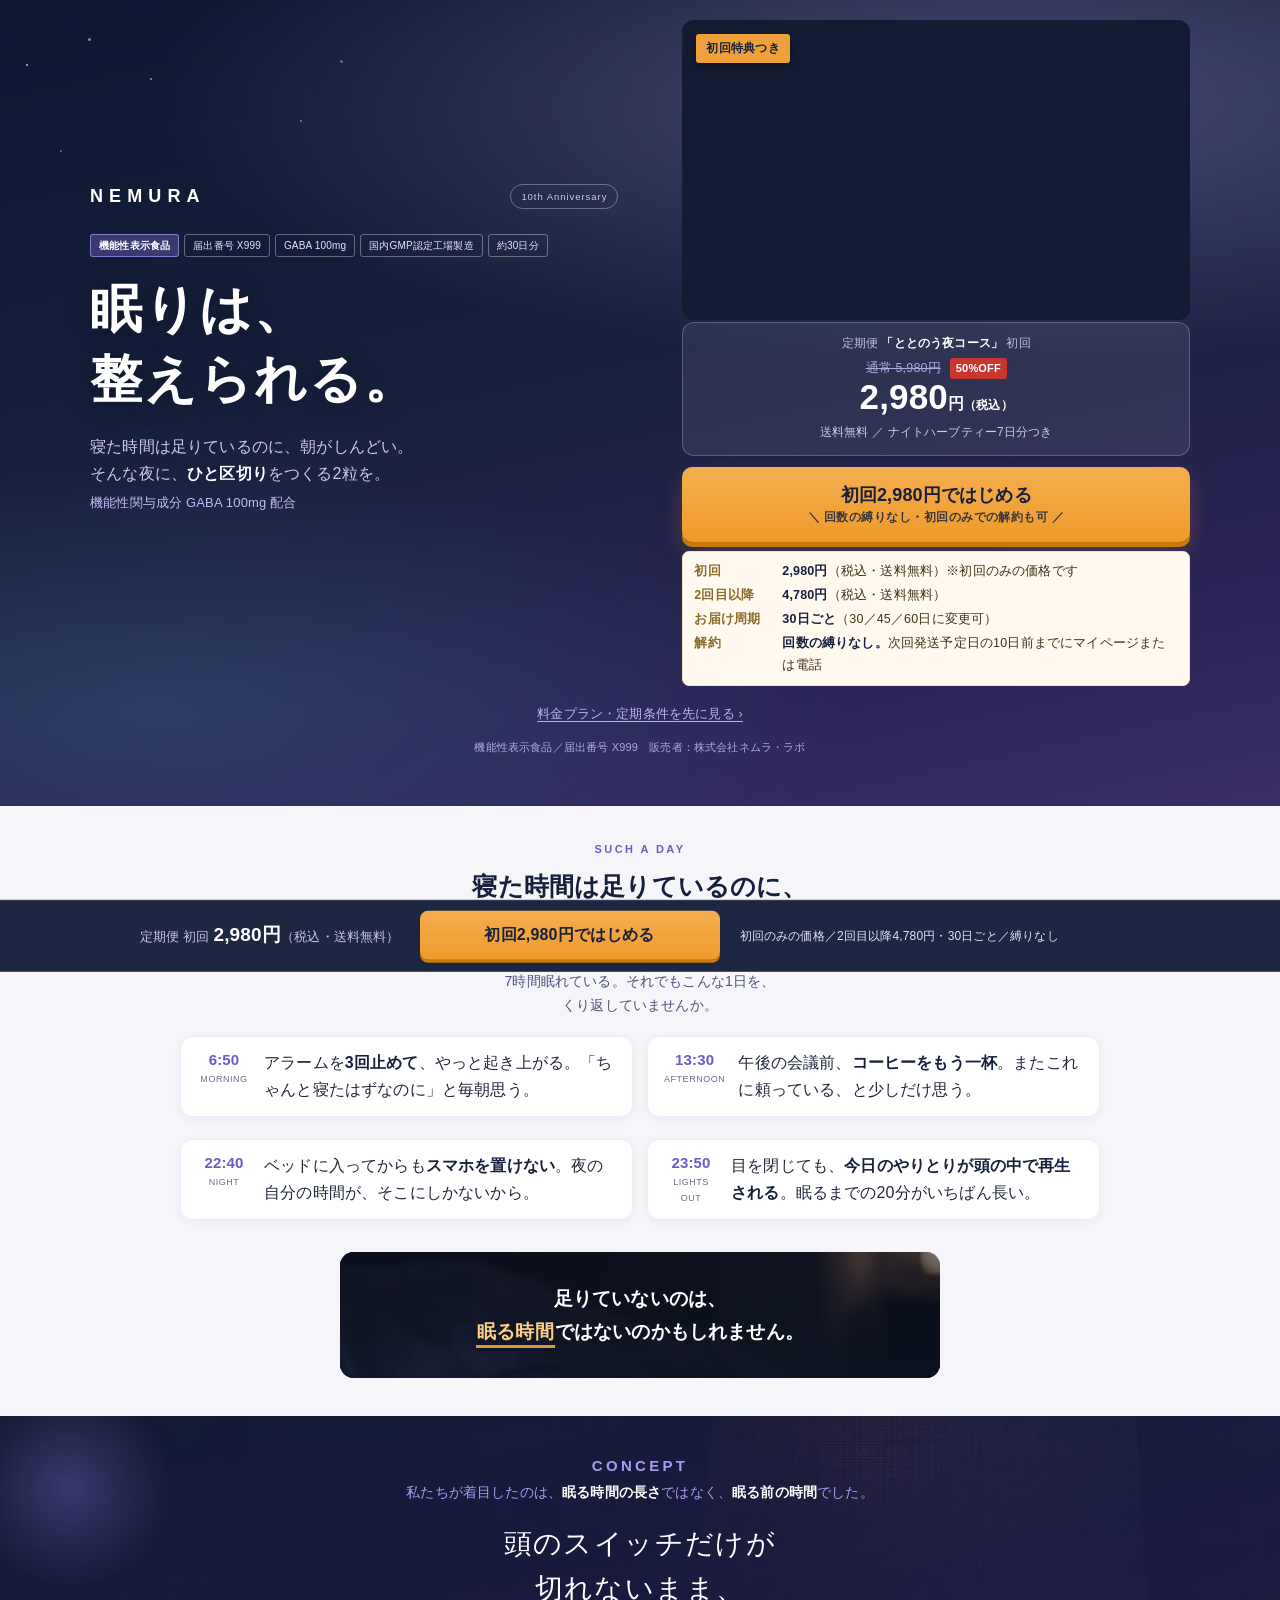
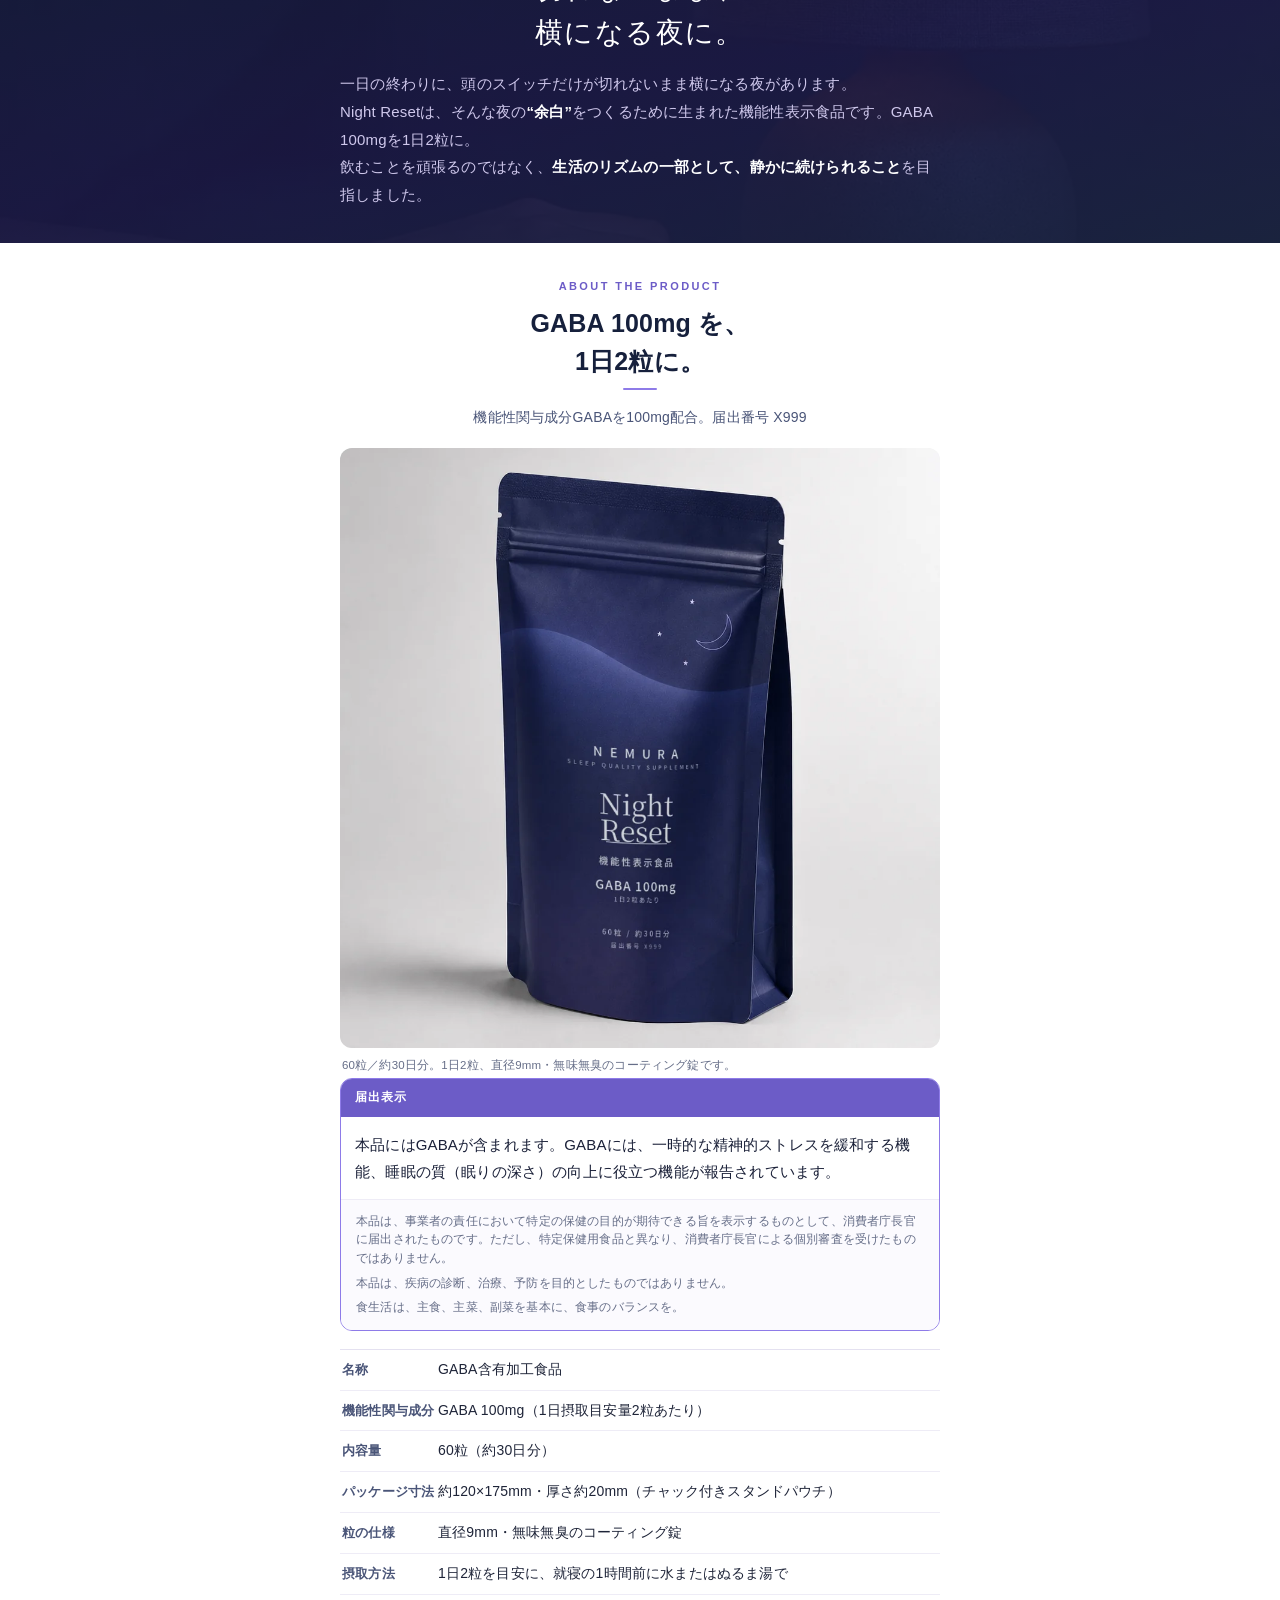
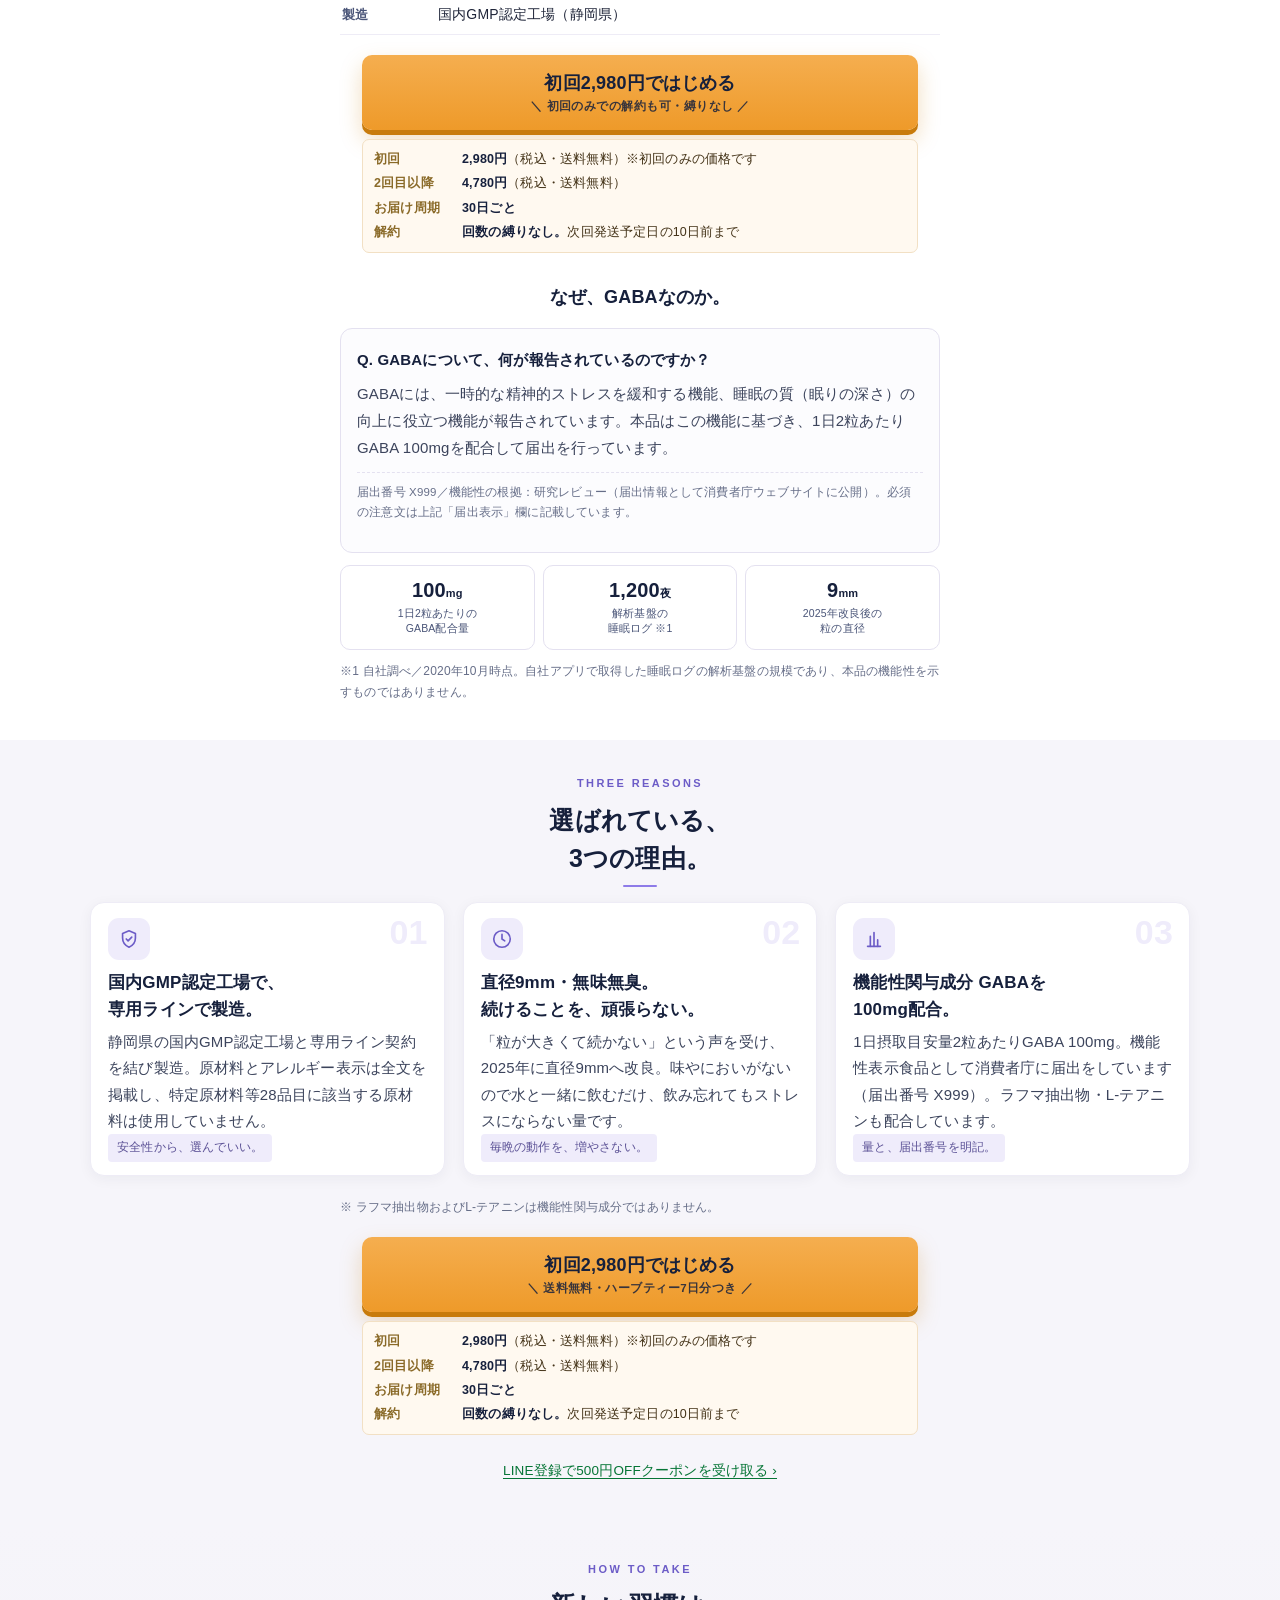
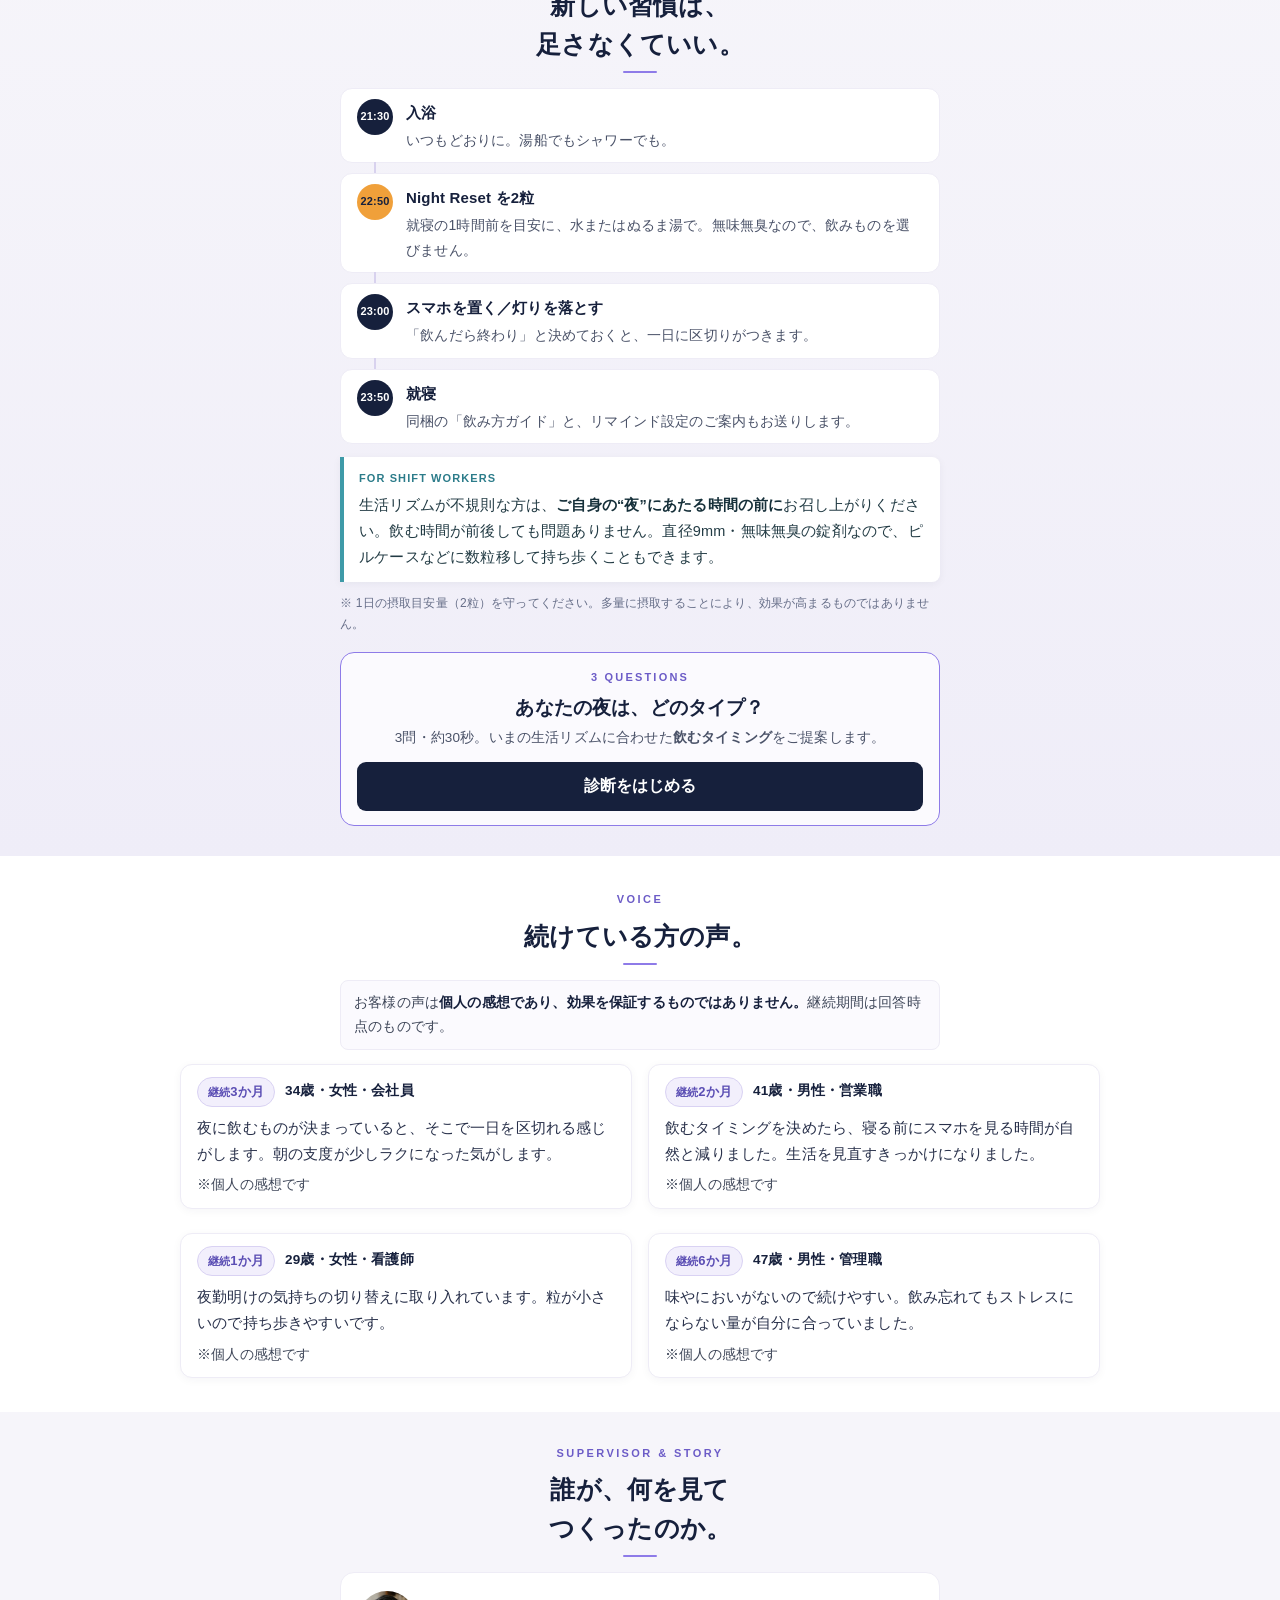
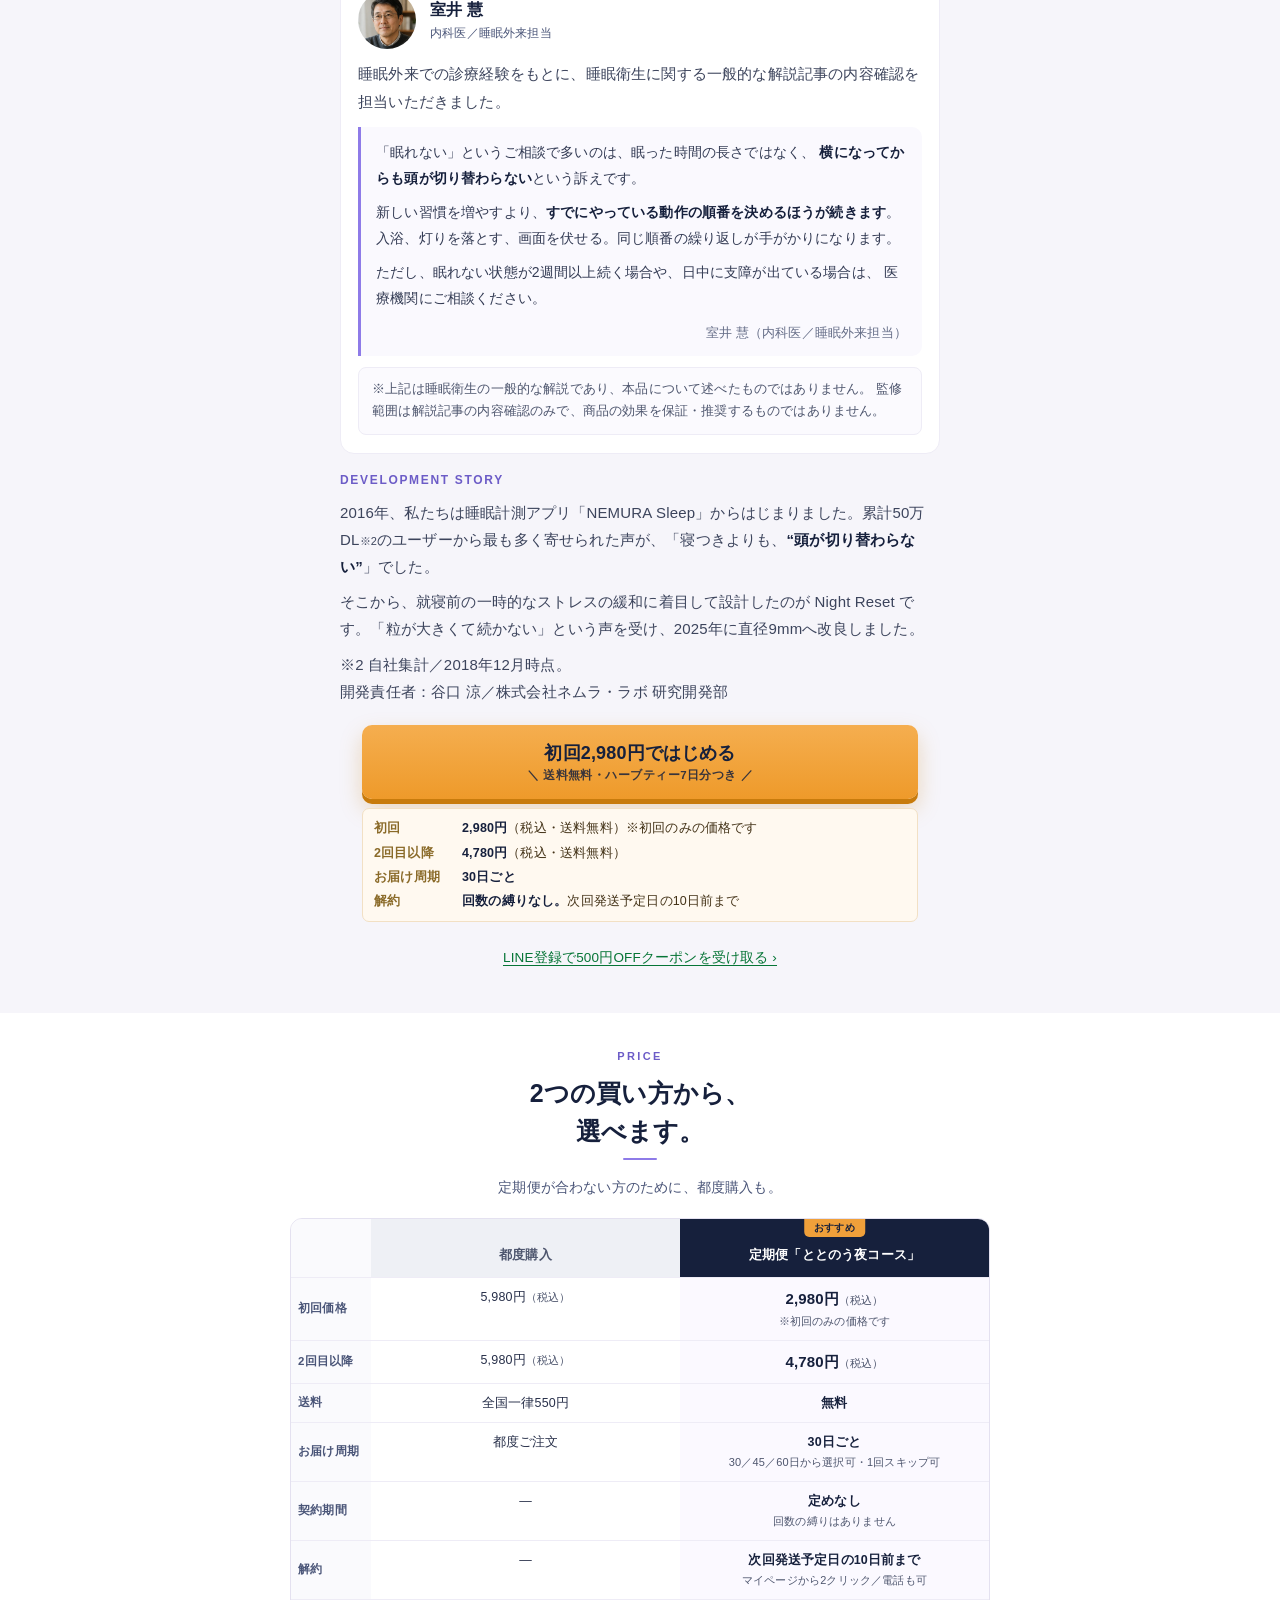
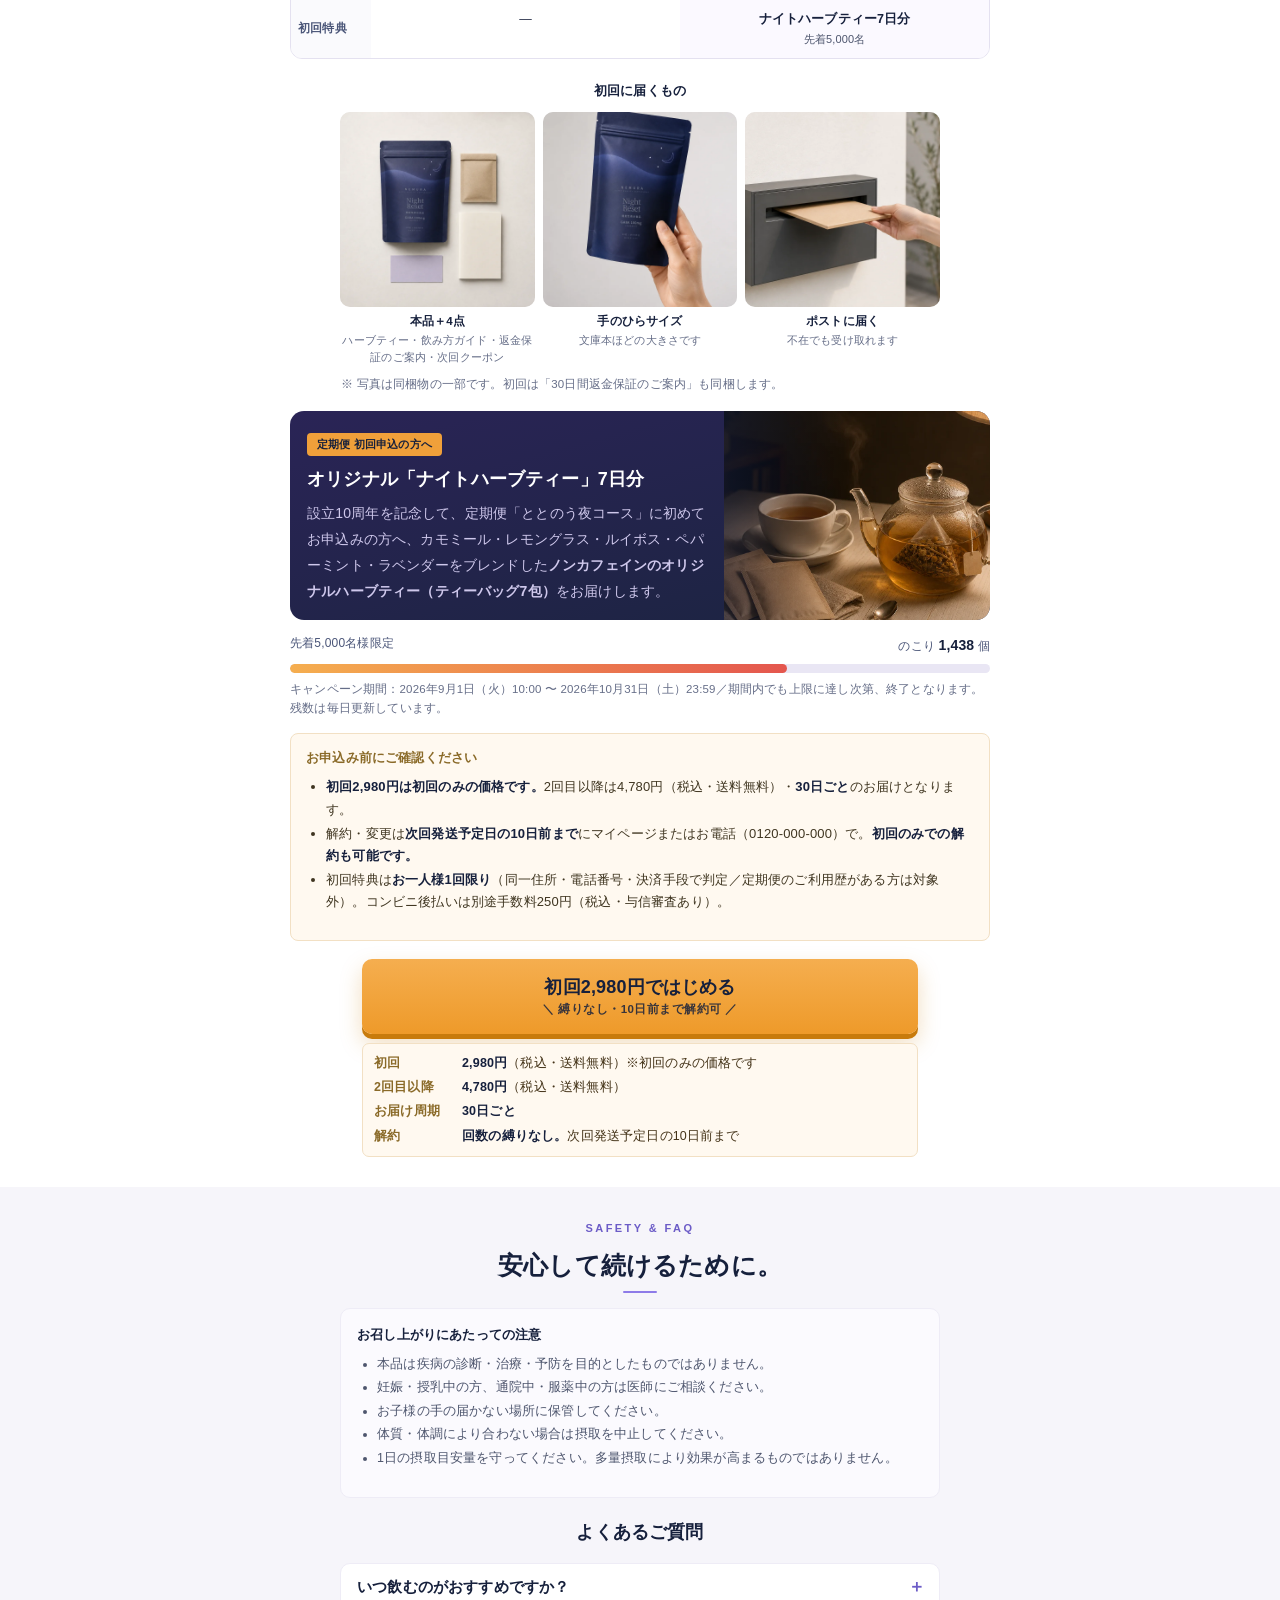
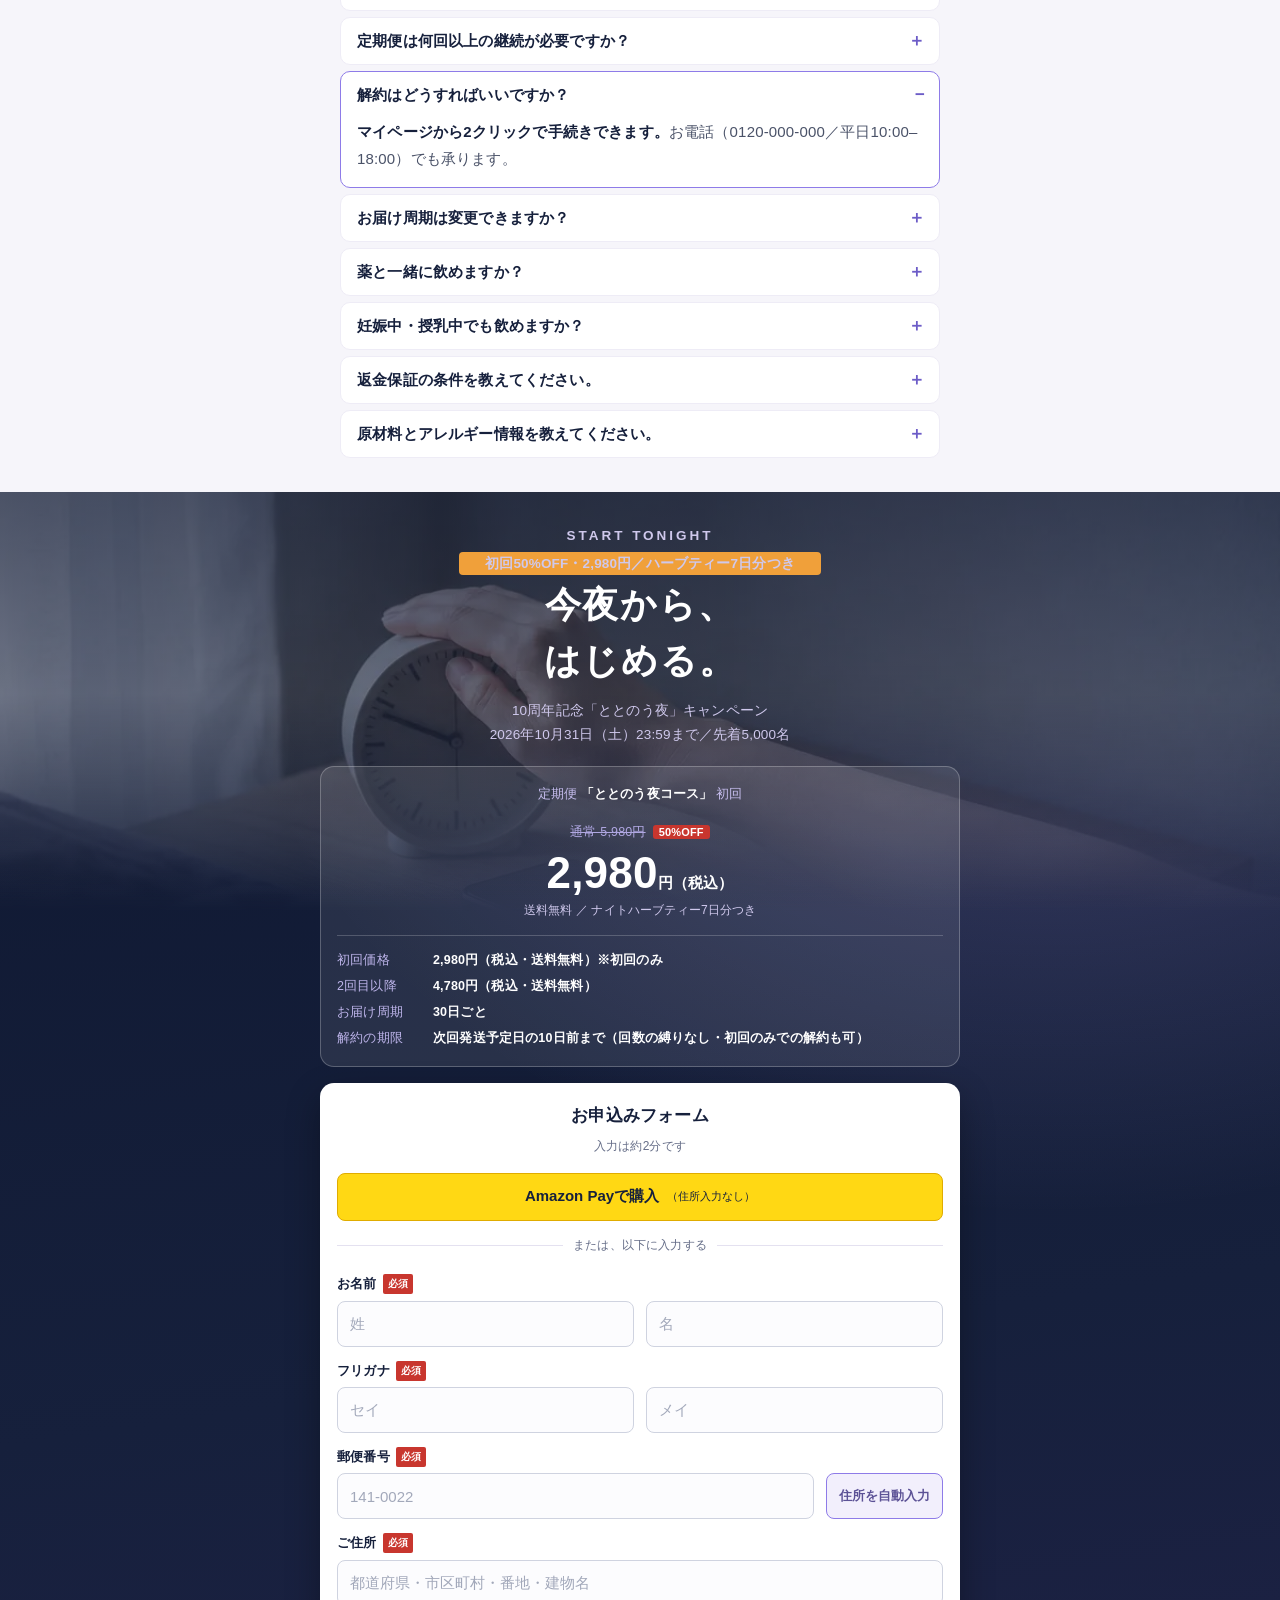
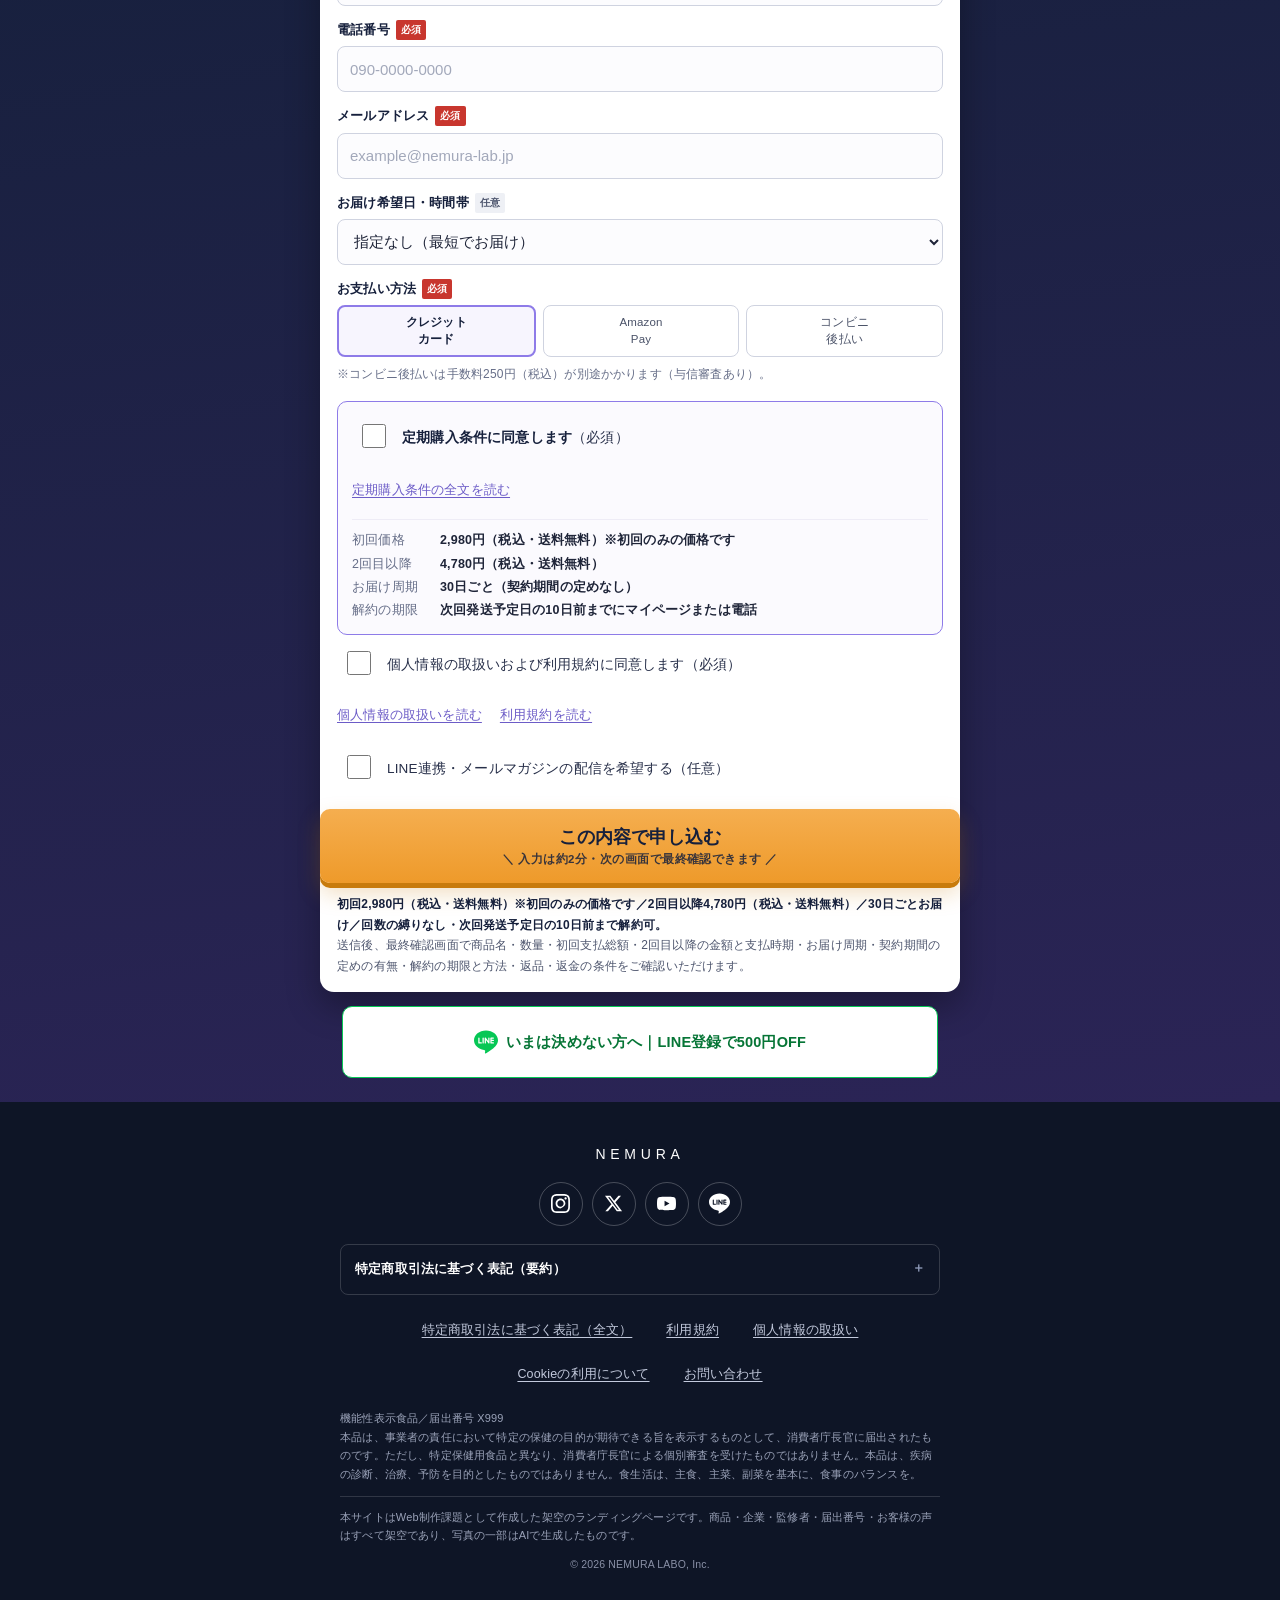
==== NEMURA_LP_site/index.html @ 5faace65 "初回コミット" ====
<!DOCTYPE html>
<html lang="ja" class="p-index">
<head>
<meta charset="utf-8">
<meta name="viewport" content="width=device-width, initial-scale=1, viewport-fit=cover">
<title>Night Reset｜機能性表示食品 GABA100mg 定期便 初回2,980円｜NEMURA</title>
<meta name="description" content="機能性表示食品「Night Reset」。GABA 100mgを1日2粒に。定期便「ととのう夜コース」初回2,980円（税込・送料無料）／2回目以降4,780円／30日ごと／回数の縛りなし。届出番号 X999。">
<meta name="theme-color" content="#16203C">
<!-- 公開URLが決まったら、canonical と og:url をここに書き足します。
     例：<link rel="canonical" href="https://ユーザー名.github.io/リポジトリ名/">
     いまは実在しないドメインを指すと検索エンジンに誤った正規URLを教えてしまうため、あえて置いていません。 -->
<meta property="og:type" content="website">
<meta property="og:title" content="眠りは、整えられる。｜Night Reset（機能性表示食品）">
<meta property="og:description" content="寝た時間は足りているのに、朝がしんどい。そんな夜に、ひと区切りをつくる2粒を。定期便 初回2,980円（税込・送料無料）・回数の縛りなし。">
<meta property="og:image" content="images/ogp.jpg">
<meta property="og:image:width" content="1200">
<meta property="og:image:height" content="630">
<meta name="twitter:card" content="summary_large_image">
<!-- FVビジュアルは LCP 要素。preload 必須・loading="lazy" 禁止 -->
<link rel="preload" as="image" href="images/fv-sp.webp"
      imagesrcset="images/fv-sp@1x.webp 750w, images/fv-sp.webp 1500w" imagesizes="100vw">

<link rel="stylesheet" href="style.css">
</head>
<body>
<a class="skip" href="#form">申込フォームへスキップ</a>

<!-- ================= ① FV ================= -->
<section class="fv" data-section="01_fv" id="fv">
  <div class="stars">
    <i style="left:26px;top:64px;width:2px;height:2px;opacity:.75"></i>
    <i style="left:88px;top:38px;width:3px;height:3px;opacity:.5"></i>
    <i style="left:150px;top:78px;width:2px;height:2px;opacity:.6"></i>
    <i style="left:300px;top:120px;width:2px;height:2px;opacity:.45"></i>
    <i style="left:340px;top:60px;width:3px;height:3px;opacity:.35"></i>
    <i style="left:60px;top:150px;width:2px;height:2px;opacity:.4"></i>
  </div>

  <div class="fv-inner">
  <div class="fv-col-a">
  <div class="topbar">
    <div class="logo">NEMURA</div>
    <div class="anniv">10th Anniversary</div>
  </div>

  <div class="badges">
    <span class="key">機能性表示食品</span>
    <span>届出番号 X999</span>
    <span>GABA 100mg</span>
    <span>国内GMP認定工場製造</span>
    <span>約30日分</span>
  </div>

  <h1 class="mincho">眠りは、<br>整えられる。</h1>
  <p class="lead">寝た時間は足りているのに、朝がしんどい。<br>そんな夜に、<b>ひと区切り</b>をつくる2粒を。<br>
    <span class="fact">機能性関与成分 GABA 100mg 配合</span></p>
  </div><!-- /fv-col-a -->
  <div class="fv-col-b">

  <picture class="hero-vis">
    <source type="image/webp" media="(min-width:1024px)" srcset="images/fv-pc.webp">
    <source type="image/jpeg" media="(min-width:1024px)" srcset="images/fv-pc.jpg">
    <source type="image/webp" srcset="images/fv-sp@1x.webp 750w, images/fv-sp.webp 1500w" sizes="100vw">
    <img src="images/fv-sp.jpg" srcset="images/fv-sp@1x.jpg 750w, images/fv-sp.jpg 1500w" sizes="100vw"
         width="1500" height="568"
         alt="ナイトテーブルに置かれた Night Reset のパウチ（機能性表示食品・GABA 100mg）"
         fetchpriority="high" decoding="async">
    <span class="flag">初回特典つき</span>
  </picture>

  <div class="price">
    <div class="cap">定期便 <b>「ととのう夜コース」</b> 初回</div>
    <div class="row"><span class="was">通常 5,980円</span><span class="off">50%OFF</span></div>
    <div class="now"><span class="n">2,980</span>円<span style="font-size:12px">（税込）</span></div>
    <div class="ship">送料無料 ／ ナイトハーブティー7日分つき</div>
  </div>

  <div class="cta-wrap">
    <a class="btn" data-cta="fv" href="#form">初回2,980円ではじめる<span class="small">＼ 回数の縛りなし・初回のみでの解約も可 ／</span></a>
    <div class="terms">
      <div class="r"><span class="k">初回</span><span><b>2,980円</b>（税込・送料無料）※初回のみの価格です</span></div>
      <div class="r"><span class="k">2回目以降</span><span><b>4,780円</b>（税込・送料無料）</span></div>
      <div class="r"><span class="k">お届け周期</span><span><b>30日ごと</b>（30／45／60日に変更可）</span></div>
      <div class="r"><span class="k">解約</span><span><b>回数の縛りなし。</b>次回発送予定日の10日前までにマイページまたは電話</span></div>
    </div>
  </div>

  </div><!-- /fv-col-b -->
  </div><!-- /fv-inner -->
  <p class="jump"><a href="#plan" data-cta="jump-plan">料金プラン・定期条件を先に見る ›</a></p>
  <p class="filing">機能性表示食品／届出番号 X999　販売者：株式会社ネムラ・ラボ</p>
</section>

<!-- ================= ② 悩み共感 ================= -->
<section class="worry" data-section="02_worry">
  <p class="eyebrow">SUCH A DAY</p>
  <h2 class="sec-h">寝た時間は足りているのに、<br>朝がしんどい。</h2>
  <div class="rule"></div>
  <p class="sec-sub">7時間眠れている。それでもこんな1日を、<br>くり返していませんか。</p>

  <div class="wgrid">
  <div class="wcard" data-anim><div class="tm"><div class="hh">6:50</div><div class="dd">MORNING</div></div>
    <div class="tx">アラームを<b>3回止めて</b>、やっと起き上がる。「ちゃんと寝たはずなのに」と毎朝思う。</div></div>
  <div class="wcard d1" data-anim><div class="tm"><div class="hh">13:30</div><div class="dd">AFTERNOON</div></div>
    <div class="tx">午後の会議前、<b>コーヒーをもう一杯</b>。またこれに頼っている、と少しだけ思う。</div></div>
  <div class="wcard d2" data-anim><div class="tm"><div class="hh">22:40</div><div class="dd">NIGHT</div></div>
    <div class="tx">ベッドに入ってからも<b>スマホを置けない</b>。夜の自分の時間が、そこにしかないから。</div></div>
  <div class="wcard d3" data-anim><div class="tm"><div class="hh">23:50</div><div class="dd">LIGHTS OUT</div></div>
    <div class="tx">目を閉じても、<b>今日のやりとりが頭の中で再生される</b>。眠るまでの20分がいちばん長い。</div></div>
  </div><!-- /wgrid -->

  <p class="turn">足りていないのは、<br><em>眠る時間</em>ではないのかもしれません。</p>
</section>

<!-- ================= ③ コンセプト ================= -->
<section class="concept" data-section="03_concept">
  <div class="halo"></div>
  <p class="eyebrow dk">CONCEPT</p>
  <p class="bridge">私たちが着目したのは、<b>眠る時間の長さ</b>ではなく、<b>眠る前の時間</b>でした。</p>
  <h2 class="mincho">頭のスイッチだけが<br>切れないまま、<br>横になる夜に。</h2>
  <p>一日の終わりに、頭のスイッチだけが切れないまま横になる夜があります。<br>
    Night Resetは、そんな夜の<b>“余白”</b>をつくるために生まれた機能性表示食品です。GABA 100mgを1日2粒に。<br>
    飲むことを頑張るのではなく、<b>生活のリズムの一部として、静かに続けられること</b>を目指しました。</p>
</section>

<!-- ================= ④ 商品紹介＋届出表示＋エビデンス ================= -->
<section class="prod" data-section="04_product">
  <div class="pad">
    <p class="eyebrow">ABOUT THE PRODUCT</p>
    <h2 class="sec-h">GABA 100mg を、<br>1日2粒に。</h2>
    <div class="rule"></div>
    <p class="sec-sub">機能性関与成分GABAを100mg配合。届出番号 X999</p>
  </div>

  <div class="pfig" data-anim>
    <figure>
      <!-- ▼素材：img/product.jpg・img/product.webp を差し替えるだけ（4:3・被写体は中央） -->
      <picture>
        <source type="image/webp" srcset="images/product.webp">
        <img src="images/product.jpg" width="1200" height="900" loading="lazy" decoding="async"
             alt="Night Reset のパウチと、1日分の2粒">
      </picture>
      <p class="cap">60粒／約30日分。1日2粒、直径9mm・無味無臭のコーティング錠です。</p>
    </figure>
  </div>

  <div class="filing-box">
    <div class="fh">届出表示</div>
    <div class="fb">本品にはGABAが含まれます。GABAには、一時的な精神的ストレスを緩和する機能、睡眠の質（眠りの深さ）の向上に役立つ機能が報告されています。</div>
    <div class="fn">
      <p>本品は、事業者の責任において特定の保健の目的が期待できる旨を表示するものとして、消費者庁長官に届出されたものです。ただし、特定保健用食品と異なり、消費者庁長官による個別審査を受けたものではありません。</p>
      <p>本品は、疾病の診断、治療、予防を目的としたものではありません。</p>
      <p>食生活は、主食、主菜、副菜を基本に、食事のバランスを。</p>
    </div>
  </div>

  <div class="spec">
    <div class="r"><span class="k">名称</span><span class="v">GABA含有加工食品</span></div>
    <div class="r"><span class="k">機能性関与成分</span><span class="v">GABA 100mg（1日摂取目安量2粒あたり）</span></div>
    <div class="r"><span class="k">内容量</span><span class="v">60粒（約30日分）</span></div>
    <div class="r"><span class="k">パッケージ寸法</span><span class="v">約120×175mm・厚さ約20mm（チャック付きスタンドパウチ）</span></div>
    <div class="r"><span class="k">粒の仕様</span><span class="v">直径9mm・無味無臭のコーティング錠</span></div>
    <div class="r"><span class="k">摂取方法</span><span class="v">1日2粒を目安に、就寝の1時間前に水またはぬるま湯で</span></div>
    <div class="r"><span class="k">製造</span><span class="v">国内GMP認定工場（静岡県）</span></div>
  </div>

  <div class="cta-wrap" style="margin-top:20px">
    <a class="btn" data-cta="product" href="#form">初回2,980円ではじめる<span class="small">＼ 初回のみでの解約も可・縛りなし ／</span></a>
    <div class="terms">
      <div class="r"><span class="k">初回</span><span><b>2,980円</b>（税込・送料無料）※初回のみの価格です</span></div>
      <div class="r"><span class="k">2回目以降</span><span><b>4,780円</b>（税込・送料無料）</span></div>
      <div class="r"><span class="k">お届け周期</span><span><b>30日ごと</b></span></div>
      <div class="r"><span class="k">解約</span><span><b>回数の縛りなし。</b>次回発送予定日の10日前まで</span></div>
    </div>
  </div>

  <h3 class="evid-h">なぜ、GABAなのか。</h3>
  <div class="ecard" data-anim>
    <p class="q">Q. GABAについて、何が報告されているのですか？</p>
    <p class="a">GABAには、一時的な精神的ストレスを緩和する機能、睡眠の質（眠りの深さ）の向上に役立つ機能が報告されています。本品はこの機能に基づき、1日2粒あたりGABA 100mgを配合して届出を行っています。</p>
    <p class="src">届出番号 X999／機能性の根拠：研究レビュー（届出情報として消費者庁ウェブサイトに公開）。必須の注意文は上記「届出表示」欄に記載しています。</p>
  </div>
  <div class="pillrow" data-anim>
    <div class="pill"><div class="n">100<small>mg</small></div><div class="l">1日2粒あたりの<br>GABA配合量</div></div>
    <div class="pill"><div class="n">1,200<small>夜</small></div><div class="l">解析基盤の<br>睡眠ログ ※1</div></div>
    <div class="pill"><div class="n">9<small>mm</small></div><div class="l">2025年改良後の<br>粒の直径</div></div>
  </div>
  <p class="note pad" style="margin-top:11px">※1 自社調べ／2020年10月時点。自社アプリで取得した睡眠ログの解析基盤の規模であり、本品の機能性を示すものではありません。</p>
</section>

<!-- ================= ⑤ 3つの理由 ================= -->
<section class="reasons" data-section="05_reasons">
  <div class="pad">
    <p class="eyebrow">THREE REASONS</p>
    <h2 class="sec-h">選ばれている、<br>3つの理由。</h2>
    <div class="rule"></div>
  </div>

  <div class="rgrid">
  <div class="rcard" data-anim><div class="no">01</div>
    <div class="ic"><svg viewBox="0 0 24 24" fill="none" stroke="#6C5CC7" stroke-width="1.8" stroke-linecap="round" stroke-linejoin="round"><path d="M12 3l7 3v5c0 4.5-3 8.2-7 10-4-1.8-7-5.5-7-10V6l7-3z"/><path d="M9 12l2 2 4-4"/></svg></div>
    <h3>国内GMP認定工場で、<br>専用ラインで製造。</h3>
    <p>静岡県の国内GMP認定工場と専用ライン契約を結び製造。原材料とアレルギー表示は全文を掲載し、特定原材料等28品目に該当する原材料は使用していません。</p>
    <span class="tag">安全性から、選んでいい。</span></div>

  <div class="rcard d1" data-anim><div class="no">02</div>
    <div class="ic"><svg viewBox="0 0 24 24" fill="none" stroke="#6C5CC7" stroke-width="1.8" stroke-linecap="round" stroke-linejoin="round"><circle cx="12" cy="12" r="9"/><path d="M12 7v5l3 2"/></svg></div>
    <h3>直径9mm・無味無臭。<br>続けることを、頑張らない。</h3>
    <p>「粒が大きくて続かない」という声を受け、2025年に直径9mmへ改良。味やにおいがないので水と一緒に飲むだけ、飲み忘れてもストレスにならない量です。</p>
    <span class="tag">毎晩の動作を、増やさない。</span></div>

  <div class="rcard d2" data-anim><div class="no">03</div>
    <div class="ic"><svg viewBox="0 0 24 24" fill="none" stroke="#6C5CC7" stroke-width="1.8" stroke-linecap="round" stroke-linejoin="round"><path d="M5 20h14"/><path d="M8 20V9M12 20V5M16 20v-7"/></svg></div>
    <h3>機能性関与成分 GABAを<br>100mg配合。</h3>
    <p>1日摂取目安量2粒あたりGABA 100mg。機能性表示食品として消費者庁に届出をしています（届出番号 X999）。ラフマ抽出物・L-テアニンも配合しています。</p>
    <span class="tag">量と、届出番号を明記。</span></div>
  </div><!-- /rgrid -->

  <p class="note pad" style="margin-top:12px">※ ラフマ抽出物およびL-テアニンは機能性関与成分ではありません。</p>

  <div class="cta-wrap" style="margin-top:20px">
    <a class="btn" data-cta="reasons" href="#form">初回2,980円ではじめる<span class="small">＼ 送料無料・ハーブティー7日分つき ／</span></a>
    <div class="terms">
      <div class="r"><span class="k">初回</span><span><b>2,980円</b>（税込・送料無料）※初回のみの価格です</span></div>
      <div class="r"><span class="k">2回目以降</span><span><b>4,780円</b>（税込・送料無料）</span></div>
      <div class="r"><span class="k">お届け周期</span><span><b>30日ごと</b></span></div>
      <div class="r"><span class="k">解約</span><span><b>回数の縛りなし。</b>次回発送予定日の10日前まで</span></div>
    </div>
    <p class="line-txt"><a href="#line" data-cta="line-text">LINE登録で500円OFFクーポンを受け取る ›</a></p>
  </div>
</section>

<!-- ================= ⑥ 飲み方 ================= -->
<section class="howto" data-section="06_howto">
  <div class="pad">
    <p class="eyebrow">HOW TO TAKE</p>
    <h2 class="sec-h">新しい習慣は、<br>足さなくていい。</h2>
    <div class="rule"></div>

  </div>

  <!-- ▼ スクロール量圧縮のため非表示（2026-08-30）。戻す場合はこのコメントを解除する。
       素材は img/howto.jpg / img/howto.webp に残してあります。CSS（.howto-vis）も残置。
  <figure class="howto-vis">
    <picture>
      <source type="image/webp" srcset="images/howto.webp">
      <img src="images/howto.jpg" width="1200" height="540" loading="lazy" decoding="async"
           alt="就寝前、手のひらにのせた2粒とコップの水">
    </picture>
    <figcaption>就寝の1時間前に、水またはぬるま湯で2粒。</figcaption>
  </figure>
  -->

  <div class="stepgrid">
  <div class="step"><div class="dot">21:30</div><div><h4>入浴</h4><p>いつもどおりに。湯船でもシャワーでも。</p></div></div>
  <div class="step key"><div class="dot">22:50</div><div><h4>Night Reset を2粒</h4><p>就寝の1時間前を目安に、水またはぬるま湯で。無味無臭なので、飲みものを選びません。</p></div></div>
  <div class="step"><div class="dot">23:00</div><div><h4>スマホを置く／灯りを落とす</h4><p>「飲んだら終わり」と決めておくと、一日に区切りがつきます。</p></div></div>
  <div class="step"><div class="dot">23:50</div><div><h4>就寝</h4><p>同梱の「飲み方ガイド」と、リマインド設定のご案内もお送りします。</p></div></div>
  </div><!-- /stepgrid -->

  <div class="flex-note">
    <span class="h">FOR SHIFT WORKERS</span>
    生活リズムが不規則な方は、<b>ご自身の“夜”にあたる時間の前に</b>お召し上がりください。飲む時間が前後しても問題ありません。直径9mm・無味無臭の錠剤なので、ピルケースなどに数粒移して持ち歩くこともできます。
  </div>
  <p class="note pad" style="margin-top:11px">※ 1日の摂取目安量（2粒）を守ってください。多量に摂取することにより、効果が高まるものではありません。</p>

  <!-- ⑥b 睡眠タイプ診断（§18）：飲み方セクション内に統合 -->
  <div data-section="06b_diagnosis" style="margin-top:18px">
  <div class="dx-card">

    <!-- 初期状態 -->
    <div id="dxIntro">
      <p class="dx-eyebrow">3 QUESTIONS</p>
      <h2 class="dx-h">あなたの夜は、どのタイプ？</h2>
      <p class="dx-sub">3問・約30秒。いまの生活リズムに合わせた<b>飲むタイミング</b>をご提案します。</p>
      <button type="button" class="dx-start" id="dxStart">診断をはじめる</button>
    </div>

    <!-- 設問 -->
    <div class="dx-panel" id="dxPanel" role="group" aria-labelledby="dxLegend">
      <div class="dx-prog" aria-hidden="true"><i class="on"></i><i></i><i></i></div>
      <fieldset class="dx-q" style="border:0;padding:0;margin:0">
        <legend id="dxLegend"><span class="qn" id="dxQn">QUESTION 1 / 3</span><span id="dxQt"></span></legend>
        <div id="dxOpts"></div>
      </fieldset>
      <button type="button" class="dx-back" id="dxBack">← ひとつ前にもどる</button>
    </div>

    <!-- 結果 -->
    <div class="dx-res" id="dxRes" role="region" aria-live="polite" aria-labelledby="dxTypeName">
      <div class="dx-type">
        <span class="lb">診断結果</span>
        <p class="nm" id="dxTypeName"></p>
        <p class="ds" id="dxTypeDesc"></p>
      </div>
      <div class="dx-plan">
        <div class="h">YOUR TIMING</div>
        <ul id="dxPlan"></ul>
      </div>
      <p class="dx-note">本診断は、ご回答いただいた生活習慣の傾向をもとに<b>お召し上がりのタイミングをご提案するもの</b>です。疾病の有無や健康状態を判定・示唆するものではありません。気になる症状がある場合は医師にご相談ください。</p>
      <div class="cta-wrap" style="padding:0">
        <a class="btn" data-cta="diagnosis" href="#form">初回2,980円ではじめる<span class="small">＼ 回数の縛りなし・初回のみでの解約も可 ／</span></a>
        <div class="terms">
          <div class="r"><span class="k">初回</span><span><b>2,980円</b>（税込・送料無料）※初回のみの価格です</span></div>
          <div class="r"><span class="k">2回目以降</span><span><b>4,780円</b>（税込・送料無料）</span></div>
          <div class="r"><span class="k">お届け周期</span><span><b>30日ごと</b></span></div>
          <div class="r"><span class="k">解約</span><span><b>回数の縛りなし。</b>次回発送予定日の10日前まで</span></div>
        </div>
      </div>
      <button type="button" class="dx-again" id="dxAgain">もう一度診断する</button>
    </div>

  </div>
  </div>
</section>

<!-- ================= ⑦ お客様の声 ================= -->
<section class="voice" data-section="07_voice">
  <div class="pad">
    <p class="eyebrow">VOICE</p>
    <h2 class="sec-h">続けている方の声。</h2>
    <div class="rule"></div>
    <p class="vnote">お客様の声は<b>個人の感想であり、効果を保証するものではありません。</b>継続期間は回答時点のものです。</p>
  </div>

  <div class="vgrid">
  <div class="vcard" data-anim><div class="hd"><span class="ten">継続<b>3か月</b></span><div class="n">34歳・女性・会社員</div></div>
    <p class="tx">夜に飲むものが決まっていると、そこで一日を区切れる感じがします。朝の支度が少しラクになった気がします。</p>
    <p class="cav">※個人の感想です</p></div>
  <div class="vcard d1" data-anim><div class="hd"><span class="ten">継続<b>2か月</b></span><div class="n">41歳・男性・営業職</div></div>
    <p class="tx">飲むタイミングを決めたら、寝る前にスマホを見る時間が自然と減りました。生活を見直すきっかけになりました。</p>
    <p class="cav">※個人の感想です</p></div>
  <div class="vcard d2" data-anim><div class="hd"><span class="ten">継続<b>1か月</b></span><div class="n">29歳・女性・看護師</div></div>
    <p class="tx">夜勤明けの気持ちの切り替えに取り入れています。粒が小さいので持ち歩きやすいです。</p>
    <p class="cav">※個人の感想です</p></div>
  <div class="vcard d3" data-anim><div class="hd"><span class="ten">継続<b>6か月</b></span><div class="n">47歳・男性・管理職</div></div>
    <p class="tx">味やにおいがないので続けやすい。飲み忘れてもストレスにならない量が自分に合っていました。</p>
    <p class="cav">※個人の感想です</p></div>
  </div><!-- /vgrid -->
</section>

<!-- ================= ⑧ 監修・開発 ================= -->
<section class="sup" data-section="08_supervisor">
  <div class="pad">
    <p class="eyebrow">SUPERVISOR &amp; STORY</p>
    <h2 class="sec-h">誰が、何を見て<br>つくったのか。</h2>
    <div class="rule"></div>
  </div>

  <div class="supcard" data-anim>
    <!-- 監修者ポートレート。白衣・聴診器・診察室は不可（推奨表示と受け取られるため） -->
    <div class="top">
      <picture>
        <source type="image/webp" srcset="images/supervisor.webp">
        <img class="ph" src="images/supervisor.jpg" width="400" height="400"
             alt="監修者 室井慧" loading="lazy" decoding="async">
      </picture>
      <div class="nm">室井 慧<small>内科医／睡眠外来担当</small></div>
    </div>
    <p>睡眠外来での診療経験をもとに、睡眠衛生に関する一般的な解説記事の内容確認を担当いただきました。</p>

    <blockquote class="supq">
      <p>「眠れない」というご相談で多いのは、眠った時間の長さではなく、
        <b>横になってからも頭が切り替わらない</b>という訴えです。</p>
      <p>新しい習慣を増やすより、<b>すでにやっている動作の順番を決めるほうが続きます</b>。
        入浴、灯りを落とす、画面を伏せる。同じ順番の繰り返しが手がかりになります。</p>
      <p>ただし、眠れない状態が2週間以上続く場合や、日中に支障が出ている場合は、
        医療機関にご相談ください。</p>
      <cite>室井 慧（内科医／睡眠外来担当）</cite>
    </blockquote>

    <p class="scope">※上記は睡眠衛生の一般的な解説であり、本品について述べたものではありません。
      監修範囲は解説記事の内容確認のみで、商品の効果を保証・推奨するものではありません。</p>
  </div>

  <div class="story">
    <div class="h">DEVELOPMENT STORY</div>
    <p>2016年、私たちは睡眠計測アプリ「NEMURA Sleep」からはじまりました。累計50万DL<span style="font-size:11px">※2</span>のユーザーから最も多く寄せられた声が、「寝つきよりも、<b>“頭が切り替わらない”</b>」でした。</p>
    <p>そこから、就寝前の一時的なストレスの緩和に着目して設計したのが Night Reset です。「粒が大きくて続かない」という声を受け、2025年に直径9mmへ改良しました。</p>
    <p class="note" style="margin-top:9px">※2 自社集計／2018年12月時点。<br>開発責任者：谷口 涼／株式会社ネムラ・ラボ 研究開発部</p>
  </div>

  <div class="cta-wrap" style="margin-top:20px">
    <a class="btn" data-cta="supervisor" href="#form">初回2,980円ではじめる<span class="small">＼ 送料無料・ハーブティー7日分つき ／</span></a>
    <div class="terms">
      <div class="r"><span class="k">初回</span><span><b>2,980円</b>（税込・送料無料）※初回のみの価格です</span></div>
      <div class="r"><span class="k">2回目以降</span><span><b>4,780円</b>（税込・送料無料）</span></div>
      <div class="r"><span class="k">お届け周期</span><span><b>30日ごと</b></span></div>
      <div class="r"><span class="k">解約</span><span><b>回数の縛りなし。</b>次回発送予定日の10日前まで</span></div>
    </div>
    <p class="line-txt"><a href="#line" data-cta="line-text">LINE登録で500円OFFクーポンを受け取る ›</a></p>
  </div>
</section>

<!-- ================= ⑨ 料金プラン＋特典（統合） ================= -->
<section class="plan" data-section="09_plan" id="plan">
  <div class="pad">
    <p class="eyebrow">PRICE</p>
    <h2 class="sec-h">2つの買い方から、<br>選べます。</h2>
    <div class="rule"></div>
    <p class="sec-sub">定期便が合わない方のために、都度購入も。</p>
  </div>

  <div class="ptable" data-anim>
    <div class="hd"><div class="sp"></div><div class="a">都度購入</div><div class="b"><span class="rec">おすすめ</span>定期便「ととのう夜コース」</div></div>
    <div class="rw"><div class="lb">初回価格</div><div class="c">5,980円<span class="u">（税込）</span></div>
      <div class="c hl"><b>2,980円</b><span class="u">（税込）<br>※初回のみの価格です</span></div></div>
    <div class="rw"><div class="lb">2回目以降</div><div class="c">5,980円<span class="u">（税込）</span></div>
      <div class="c hl"><b>4,780円</b><span class="u">（税込）</span></div></div>
    <div class="rw"><div class="lb">送料</div><div class="c">全国一律550円</div><div class="c hl">無料</div></div>
    <div class="rw"><div class="lb">お届け周期</div><div class="c">都度ご注文</div>
      <div class="c hl">30日ごと<span class="u"><br>30／45／60日から選択可・1回スキップ可</span></div></div>
    <div class="rw"><div class="lb">契約期間</div><div class="c">—</div>
      <div class="c hl">定めなし<span class="u"><br>回数の縛りはありません</span></div></div>
    <div class="rw"><div class="lb">解約</div><div class="c">—</div>
      <div class="c hl">次回発送予定日の10日前まで<span class="u"><br>マイページから2クリック／電話も可</span></div></div>
    <div class="rw"><div class="lb">初回特典</div><div class="c">—</div>
      <div class="c hl">ナイトハーブティー7日分<span class="u"><br>先着5,000名</span></div></div>
  </div>

  <!-- ▼素材：img/set.jpg・img/scale.jpg・img/post.jpg（すべて 1:1・被写体は中央） -->
  <div class="dlv" data-anim>
    <p class="h">初回に届くもの</p>
    <div class="g">
      <figure>
        <picture><source type="image/webp" srcset="images/set.webp">
          <img src="images/set.jpg" width="900" height="900" loading="lazy" decoding="async"
               alt="初回に届く一式。本品・ナイトハーブティー・飲み方ガイド・次回クーポン（返金保証のご案内も同梱）"></picture>
        <p class="cap"><b>本品＋4点</b>ハーブティー・飲み方ガイド・返金保証のご案内・次回クーポン</p>
      </figure>
      <figure>
        <picture><source type="image/webp" srcset="images/scale.webp">
          <img src="images/scale.jpg" width="900" height="900" loading="lazy" decoding="async"
               alt="手のひらにおさまるサイズのパウチ"></picture>
        <p class="cap"><b>手のひらサイズ</b>文庫本ほどの大きさです</p>
      </figure>
      <figure>
        <picture><source type="image/webp" srcset="images/post.webp">
          <img src="images/post.jpg" width="900" height="900" loading="lazy" decoding="async"
               alt="郵便受けに投函される薄型のメール便"></picture>
        <p class="cap"><b>ポストに届く</b>不在でも受け取れます</p>
      </figure>
    </div>
    <p class="dlv-note">※ 写真は同梱物の一部です。初回は「30日間返金保証のご案内」も同梱します。</p>
  </div>

  <div class="gcard" data-anim>
    <div class="gtxt">
      <span class="lb">定期便 初回申込の方へ</span>
      <h3>オリジナル「ナイトハーブティー」7日分</h3>
      <p>設立10周年を記念して、定期便「ととのう夜コース」に初めてお申込みの方へ、カモミール・レモングラス・ルイボス・ペパーミント・ラベンダーをブレンドした<b>ノンカフェインのオリジナルハーブティー（ティーバッグ7包）</b>をお届けします。</p>
    </div>
    <!-- ▼素材差し替え：特典ハーブティー（img/gift.jpg・img/gift.webp を差し替えるだけ）
         横1000×縦620（16:10）／被写体は中央〜やや右／上40%は暗めに（見出しが重なるSP時の保険） -->
    <figure class="gvis" data-anim>
      <picture>
        <source type="image/webp" srcset="images/gift.webp">
        <img src="images/gift.jpg" width="1000" height="620" loading="lazy" decoding="async"
             alt="初回特典のナイトハーブティー。ガラスのポットでティーバッグを淹れているところと、未開封のティーバッグ">
      </picture>
    </figure>
  </div>

  <div class="meter">
    <div class="top"><span>先着5,000名様限定</span><span>のこり <b data-remaining>1,438</b> 個</span></div>
    <div class="track"><div class="fill"></div></div>
    <p class="cap">キャンペーン期間：2026年9月1日（火）10:00 〜 2026年10月31日（土）23:59／期間内でも上限に達し次第、終了となります。残数は毎日更新しています。</p>
  </div>

  <div class="must">
    <div class="h">お申込み前にご確認ください</div>
    <ul>
      <li><b>初回2,980円は初回のみの価格です。</b>2回目以降は4,780円（税込・送料無料）・<b>30日ごと</b>のお届けとなります。</li>
      <li>解約・変更は<b>次回発送予定日の10日前まで</b>にマイページまたはお電話（0120-000-000）で。<b>初回のみでの解約も可能です。</b></li>
      <li>初回特典は<b>お一人様1回限り</b>（同一住所・電話番号・決済手段で判定／定期便のご利用歴がある方は対象外）。コンビニ後払いは別途手数料250円（税込・与信審査あり）。</li>
    </ul>
  </div>

  <div class="cta-wrap" style="margin-top:18px">
    <a class="btn" data-cta="plan" href="#form">初回2,980円ではじめる<span class="small">＼ 縛りなし・10日前まで解約可 ／</span></a>
    <div class="terms">
      <div class="r"><span class="k">初回</span><span><b>2,980円</b>（税込・送料無料）※初回のみの価格です</span></div>
      <div class="r"><span class="k">2回目以降</span><span><b>4,780円</b>（税込・送料無料）</span></div>
      <div class="r"><span class="k">お届け周期</span><span><b>30日ごと</b></span></div>
      <div class="r"><span class="k">解約</span><span><b>回数の縛りなし。</b>次回発送予定日の10日前まで</span></div>
    </div>
  </div>
</section>

<!-- ================= ⑩ 安全性＋⑪FAQ（統合） ================= -->
<section class="faq" data-section="10_faq">
  <div class="pad">
    <p class="eyebrow">SAFETY &amp; FAQ</p>
    <h2 class="sec-h">安心して続けるために。</h2>
    <div class="rule"></div>
  </div>
  <div class="caution">
    <div class="h">お召し上がりにあたっての注意</div>
    <ul>
      <li>本品は疾病の診断・治療・予防を目的としたものではありません。</li>
      <li>妊娠・授乳中の方、通院中・服薬中の方は医師にご相談ください。</li>
      <li>お子様の手の届かない場所に保管してください。</li>
      <li>体質・体調により合わない場合は摂取を中止してください。</li>
      <li>1日の摂取目安量を守ってください。多量摂取により効果が高まるものではありません。</li>
    </ul>
  </div>
  <h3 class="faq-h">よくあるご質問</h3>

  <details><summary>いつ飲むのがおすすめですか？</summary>
    <div class="fa">1日2粒を目安に、就寝の1時間前を目安にお召し上がりください。飲む時間が前後しても問題ありません。</div></details>
  <details><summary>定期便は何回以上の継続が必要ですか？</summary>
    <div class="fa">回数の縛りはありません。<b>初回のみでの解約も可能です。</b>次回発送予定日の10日前までにお手続きください。</div></details>
  <details open><summary>解約はどうすればいいですか？</summary>
    <div class="fa"><b>マイページから2クリックで手続きできます。</b>お電話（0120-000-000／平日10:00–18:00）でも承ります。</div></details>
  <details><summary>お届け周期は変更できますか？</summary>
    <div class="fa">30日／45日／60日から選べます。1回スキップも可能です。</div></details>
  <details><summary>薬と一緒に飲めますか？</summary>
    <div class="fa">本品は食品ですが、通院中・服薬中の方は念のため医師にご相談ください。</div></details>
  <details><summary>妊娠中・授乳中でも飲めますか？</summary>
    <div class="fa">食品ではありますが、体調の変化が大きい時期のため、医師にご相談のうえご判断ください。</div></details>
  <details><summary>返金保証の条件を教えてください。</summary>
    <div class="fa">初回購入者に限り、到着後30日以内の申請で商品代金を返金します。商品パッケージと明細書のご返送が必要で、返送料はお客様負担、1世帯1回限りです。</div></details>
  <details><summary>原材料とアレルギー情報を教えてください。</summary>
    <div class="fa">原材料名：還元麦芽糖水飴、酵母エキス、ラフマ抽出物／GABA、結晶セルロース、ヒドロキシプロピルメチルセルロース、ステアリン酸カルシウム、L-テアニン／アレルギー：特定原材料等28品目に該当なし（同一製造ラインで乳成分・大豆を含む製品を製造）</div></details>
</section>

<!-- ================= ⑫ 最終ゴール ================= -->
<section class="goal" data-section="11_goal" id="form">
  <div class="gh">
    <p class="eyebrow dk">START TONIGHT</p>
    <p class="offer-badge">初回50%OFF・2,980円／ハーブティー7日分つき</p>
    <h2 class="mincho">今夜から、<br>はじめる。</h2>
    <p>10周年記念「ととのう夜」キャンペーン<br>2026年10月31日（土）23:59まで／先着5,000名</p>
  </div>

  <div class="sumcard">
    <div class="ttl">定期便 <b>「ととのう夜コース」</b> 初回</div>
    <div class="big"><span class="was">通常 5,980円</span><span class="off">50%OFF</span>
      <span class="now"><span class="n">2,980</span>円（税込）
        <span class="ship">送料無料 ／ ナイトハーブティー7日分つき</span></span></div>
    <div class="four">
      <div class="r"><span class="k">初回価格</span><span class="v">2,980円（税込・送料無料）※初回のみ</span></div>
      <div class="r"><span class="k">2回目以降</span><span class="v">4,780円（税込・送料無料）</span></div>
      <div class="r"><span class="k">お届け周期</span><span class="v">30日ごと</span></div>
      <div class="r"><span class="k">解約の期限</span><span class="v">次回発送予定日の10日前まで（回数の縛りなし・初回のみでの解約も可）</span></div>
    </div>
  </div>

  <form class="formcard" id="orderForm" novalidate>
    <p class="fh">お申込みフォーム</p>
    <p class="fs">入力は約2分です</p>

    <button type="button" class="apay" data-cta="amazon-pay">Amazon Payで購入<small>（住所入力なし）</small></button>
    <div class="or">または、以下に入力する</div>

    <div class="fld"><label for="sei">お名前<span class="req">必須</span></label>
      <div class="two"><input id="sei" type="text" placeholder="姓" required><input id="mei" type="text" placeholder="名" required></div></div>
    <div class="fld"><label for="kanaSei">フリガナ<span class="req">必須</span></label>
      <div class="two"><input id="kanaSei" type="text" placeholder="セイ" required><input id="kanaMei" type="text" placeholder="メイ" required></div></div>
    <div class="fld"><label for="zip">郵便番号<span class="req">必須</span></label>
      <div class="zip"><input id="zip" type="text" inputmode="numeric" placeholder="141-0022" required><button type="button" id="zipBtn">住所を自動入力</button></div></div>
    <div class="fld"><label for="addr1">ご住所<span class="req">必須</span></label>
      <input id="addr1" type="text" placeholder="都道府県・市区町村・番地・建物名" required></div>
    <div class="fld"><label for="tel">電話番号<span class="req">必須</span></label>
      <input id="tel" type="tel" inputmode="tel" placeholder="090-0000-0000" required></div>
    <div class="fld"><label for="mail">メールアドレス<span class="req">必須</span></label>
      <input id="mail" type="email" inputmode="email" placeholder="example@nemura-lab.jp" required></div>
    <div class="fld"><label for="deliv">お届け希望日・時間帯<span class="opt">任意</span></label>
      <select id="deliv"><option>指定なし（最短でお届け）</option><option>午前中</option><option>14:00–16:00</option><option>16:00–18:00</option><option>18:00–20:00</option><option>19:00–21:00</option></select></div>

    <div class="fld"><label>お支払い方法<span class="req">必須</span></label>
      <div class="pay">
        <input type="radio" name="pay" id="pay1" checked><label for="pay1">クレジット<br>カード</label>
        <input type="radio" name="pay" id="pay2"><label for="pay2">Amazon<br>Pay</label>
        <input type="radio" name="pay" id="pay3"><label for="pay3">コンビニ<br>後払い</label>
      </div>
      <p class="note" style="margin:7px 0 0">※コンビニ後払いは手数料250円（税込）が別途かかります（与信審査あり）。</p></div>

    <div class="agree">
      <div class="chk">
        <input type="checkbox" id="agreeSub" required>
        <label for="agreeSub"><b>定期購入条件に同意します</b>（必須）</label>
      </div>
      <p class="agree-links" style="margin:6px 0 0"><a href="terms.html#subscription" target="_blank" rel="noopener">定期購入条件の全文を読む</a></p>
      <div style="display:none">
      </div>
      <div class="cond">
        <div class="r"><span class="k">初回価格</span><span class="v">2,980円（税込・送料無料）※初回のみの価格です</span></div>
        <div class="r"><span class="k">2回目以降</span><span class="v">4,780円（税込・送料無料）</span></div>
        <div class="r"><span class="k">お届け周期</span><span class="v">30日ごと（契約期間の定めなし）</span></div>
        <div class="r"><span class="k">解約の期限</span><span class="v">次回発送予定日の10日前までにマイページまたは電話</span></div>
      </div>
      <p class="err" id="errSub" role="alert" aria-live="polite" hidden>▲ 定期購入条件への同意にチェックを入れてください。</p>
    </div>

    <div class="chk">
      <input type="checkbox" id="agreePp" required>
      <label for="agreePp">個人情報の取扱いおよび利用規約に同意します（必須）</label>
    </div>
    <p class="agree-links">
      <a href="privacy.html" target="_blank" rel="noopener">個人情報の取扱いを読む</a>
      <a href="terms.html" target="_blank" rel="noopener">利用規約を読む</a>
    </p>
    <p class="err" id="errPp" role="alert" aria-live="polite" hidden>▲ 個人情報の取扱い・利用規約への同意にチェックを入れてください。</p>
    <!-- ハニーポット：人には見えない。埋まっていたら機械とみなして弾く -->
    <div aria-hidden="true" style="position:absolute;left:-9999px;width:1px;height:1px;overflow:hidden">
      <label for="company">会社名（入力しないでください）</label>
      <input type="text" name="company" id="company" tabindex="-1" autocomplete="off">
    </div>

    <div class="chk">
      <input type="checkbox" id="agreeLine">
      <label for="agreeLine">LINE連携・メールマガジンの配信を希望する（任意）</label>
    </div>

    <button type="submit" class="btn cta5" data-cta="form-submit">この内容で申し込む<span class="small">＼ 入力は約2分・次の画面で最終確認できます ／</span></button>
    <p class="after"><b>初回2,980円（税込・送料無料）※初回のみの価格です／2回目以降4,780円（税込・送料無料）／30日ごとお届け／回数の縛りなし・次回発送予定日の10日前まで解約可。</b><br>送信後、最終確認画面で商品名・数量・初回支払総額・2回目以降の金額と支払時期・お届け周期・契約期間の定めの有無・解約の期限と方法・返品・返金の条件をご確認いただけます。</p>
  </form>

  <div class="lineb" id="line">
    <a class="btn-line" data-cta="line-final" href="#line"><svg class="lg" viewBox="0 0 24 24" aria-hidden="true" focusable="false"><path d="M19.365 9.863c.349 0 .63.285.63.631 0 .345-.281.63-.63.63H17.61v1.125h1.755c.349 0 .63.283.63.63 0 .344-.281.629-.63.629h-2.386c-.345 0-.627-.285-.627-.629V8.108c0-.345.282-.63.63-.63h2.386c.346 0 .627.285.627.63 0 .349-.281.63-.63.63H17.61v1.125h1.755zm-3.855 3.016c0 .27-.174.51-.432.596-.06.021-.135.031-.199.031-.211 0-.391-.09-.51-.25l-2.443-3.317v2.94c0 .344-.279.629-.631.629-.346 0-.626-.285-.626-.629V8.108c0-.27.173-.51.43-.595.06-.023.136-.033.194-.033.195 0 .375.104.495.254l2.462 3.33V8.108c0-.345.282-.63.63-.63.345 0 .63.285.63.63v4.771zm-5.741 0c0 .344-.282.629-.631.629-.345 0-.627-.285-.627-.629V8.108c0-.345.282-.63.63-.63.346 0 .628.285.628.63v4.771zm-2.466.629H4.917c-.345 0-.63-.285-.63-.629V8.108c0-.345.285-.63.63-.63.348 0 .63.285.63.63v4.141h1.756c.348 0 .629.283.629.63 0 .344-.282.629-.629.629M24 10.314C24 4.943 18.615.572 12 .572S0 4.943 0 10.314c0 4.811 4.27 8.842 10.035 9.608.391.082.923.258 1.058.59.12.301.079.766.038 1.08l-.164 1.02c-.045.301-.24 1.186 1.049.645 1.291-.539 6.916-4.078 9.436-6.975C23.176 14.393 24 12.458 24 10.314"/></svg>いまは決めない方へ｜LINE登録で500円OFF</a>
  </div>

</section>

<!-- ================= ⑬ フッター ================= -->
<footer class="foot">
  <div class="flogo">NEMURA</div>
  <div class="sns">
    <a aria-label="Instagram（公式アカウント）" role="img"><svg class="ic" viewBox="0 0 24 24" aria-hidden="true" focusable="false"><path d="M12 0C8.74 0 8.333.015 7.053.072 5.775.132 4.905.333 4.14.63c-.789.306-1.459.717-2.126 1.384S.935 3.35.63 4.14C.333 4.905.131 5.775.072 7.053.012 8.333 0 8.74 0 12s.015 3.667.072 4.947c.06 1.277.261 2.148.558 2.913.306.788.717 1.459 1.384 2.126.667.666 1.336 1.079 2.126 1.384.766.296 1.636.499 2.913.558C8.333 23.988 8.74 24 12 24s3.667-.015 4.947-.072c1.277-.06 2.148-.262 2.913-.558.788-.306 1.459-.718 2.126-1.384.666-.667 1.079-1.335 1.384-2.126.296-.765.499-1.636.558-2.913.06-1.28.072-1.687.072-4.947s-.015-3.667-.072-4.947c-.06-1.277-.262-2.149-.558-2.913-.306-.789-.718-1.459-1.384-2.126C21.319 1.347 20.651.935 19.86.63c-.765-.297-1.636-.499-2.913-.558C15.667.012 15.26 0 12 0zm0 2.16c3.203 0 3.585.016 4.85.0711.17.055 1.805.249 2.227.415.562.217.96.477 1.382.896.419.42.679.819.896 1.381.164.422.36 1.057.413 2.227.057 1.266.07 1.646.07 4.85s-.015 3.585-.074 4.85c-.061 1.17-.256 1.805-.421 2.227-.224.562-.479.96-.899 1.382-.419.419-.824.679-1.38.896-.42.164-1.065.36-2.235.413-1.274.057-1.649.07-4.859.07-3.211 0-3.586-.015-4.859-.074-1.171-.061-1.816-.256-2.236-.421-.569-.224-.96-.479-1.379-.899-.421-.419-.69-.824-.9-1.38-.165-.42-.359-1.065-.42-2.235-.045-1.26-.061-1.649-.061-4.844 0-3.196.016-3.586.061-4.861.061-1.17.255-1.814.42-2.234.21-.57.479-.96.9-1.381.419-.419.81-.689 1.379-.898.42-.166 1.051-.361 2.221-.4211.275-.045 1.65-.06 4.859-.06l.045.03zm0 3.678c-3.405 0-6.162 2.76-6.162 6.162 0 3.405 2.76 6.162 6.162 6.1623.405 0 6.162-2.76 6.162-6.162 0-3.405-2.76-6.162-6.162-6.162zM12 16c-2.21 0-4-1.79-4-4s1.79-4 4-4 4 1.79 4 4-1.79 4-4 4zm7.846-10.405c0 .795-.646 1.44-1.44 1.44-.795 0-1.44-.646-1.44-1.44 0-.794.646-1.439 1.44-1.439.793-.001 1.44.645 1.44 1.439z"/></svg></a>
    <a aria-label="X（旧Twitter・公式アカウント）" role="img"><svg class="ic" viewBox="0 0 24 24" aria-hidden="true" focusable="false"><path d="M18.244 2.25h3.308l-7.227 8.26 8.502 11.24H16.17l-5.214-6.817L4.99 21.75H1.68l7.73-8.835L1.254 2.25H8.08l4.713 6.231zm-1.161 17.52h1.833L7.084 4.126H5.117z"/></svg></a>
    <a aria-label="YouTube（公式チャンネル）" role="img"><svg class="ic" viewBox="0 0 24 24" aria-hidden="true" focusable="false"><path d="M23.498 6.186a3.016 3.016 0 0 0-2.122-2.136C19.505 3.545 12 3.545 12 3.545s-7.505 0-9.377.505A3.017 3.017 0 0 0 .502 6.186C0 8.07 0 12 0 12s0 3.93.502 5.814a3.016 3.016 0 0 0 2.122 2.136c1.871.505 9.376.505 9.376.505s7.505 0 9.377-.505a3.015 3.015 0 0 0 2.122-2.136C24 15.93 24 12 24 12s0-3.93-.502-5.814zM9.545 15.568V8.432L15.818 12l-6.273 3.568z"/></svg></a>
    <a aria-label="LINE（公式アカウント）" role="img"><svg class="ic ic-line" viewBox="0 0 24 24" aria-hidden="true" focusable="false"><path d="M19.365 9.863c.349 0 .63.285.63.631 0 .345-.281.63-.63.63H17.61v1.125h1.755c.349 0 .63.283.63.63 0 .344-.281.629-.63.629h-2.386c-.345 0-.627-.285-.627-.629V8.108c0-.345.282-.63.63-.63h2.386c.346 0 .627.285.627.63 0 .349-.281.63-.63.63H17.61v1.125h1.755zm-3.855 3.016c0 .27-.174.51-.432.596-.06.021-.135.031-.199.031-.211 0-.391-.09-.51-.25l-2.443-3.317v2.94c0 .344-.279.629-.631.629-.346 0-.626-.285-.626-.629V8.108c0-.27.173-.51.43-.595.06-.023.136-.033.194-.033.195 0 .375.104.495.254l2.462 3.33V8.108c0-.345.282-.63.63-.63.345 0 .63.285.63.63v4.771zm-5.741 0c0 .344-.282.629-.631.629-.345 0-.627-.285-.627-.629V8.108c0-.345.282-.63.63-.63.346 0 .628.285.628.63v4.771zm-2.466.629H4.917c-.345 0-.63-.285-.63-.629V8.108c0-.345.285-.63.63-.63.348 0 .63.285.63.63v4.141h1.756c.348 0 .629.283.629.63 0 .344-.282.629-.629.629M24 10.314C24 4.943 18.615.572 12 .572S0 4.943 0 10.314c0 4.811 4.27 8.842 10.035 9.608.391.082.923.258 1.058.59.12.301.079.766.038 1.08l-.164 1.02c-.045.301-.24 1.186 1.049.645 1.291-.539 6.916-4.078 9.436-6.975C23.176 14.393 24 12.458 24 10.314"/></svg></a>
  </div>

  <details>
    <summary>特定商取引法に基づく表記（要約）</summary>
    <div class="tb">
      <div class="r"><span class="k">販売業者</span><span class="v">株式会社ネムラ・ラボ</span></div>
      <div class="r"><span class="k">運営責任者</span><span class="v">谷口 涼</span></div>
      <div class="r"><span class="k">所在地</span><span class="v">〒141-0022 東京都品川区東五反田2-1-5 NEMURA BLDG 6F</span></div>
      <div class="r"><span class="k">連絡先</span><span class="v">0120-000-000（平日10:00–18:00、土日祝を除く）／support@nemura-lab.jp</span></div>
      <div class="r"><span class="k">販売価格</span><span class="v">定期便 初回2,980円（税込）、2回目以降4,780円（税込）／都度購入5,980円（税込）</span></div>
      <div class="r"><span class="k">送料</span><span class="v">定期便は無料。都度購入は全国一律550円（税込）</span></div>
      <div class="r"><span class="k">その他費用</span><span class="v">コンビニ後払い手数料 250円（税込）</span></div>
      <div class="r"><span class="k">支払時期</span><span class="v">クレジット＝注文時決済／後払い＝商品到着後14日以内</span></div>
      <div class="r"><span class="k">引渡時期</span><span class="v">ご注文から3〜5営業日以内に発送。2回目以降は30日ごと</span></div>
      <div class="r"><span class="k">配送方法</span><span class="v">ポスト投函（メール便・追跡あり）。ポストに入らない場合は対面でのお届けまたは不在票を投函します</span></div>
      <div class="r"><span class="k">契約期間</span><span class="v">定めなし（回数の縛りなし）</span></div>
      <div class="r"><span class="k">解約・変更</span><span class="v">次回発送予定日の10日前までにマイページまたは電話。周期変更・スキップも同様</span></div>
      <div class="r"><span class="k">返品</span><span class="v">未開封に限り商品到着後8日以内（お客様都合の場合、返送料はお客様負担）。不良品は当社負担で交換</span></div>
      <div class="r"><span class="k">返金保証</span><span class="v">初回購入者に限り、商品到着後30日以内に申請。商品パッケージ・明細書の返送が必要。1世帯1回限り。商品代金のみ返金</span></div>
      <div class="r"><span class="k">準拠法</span><span class="v">日本法／東京地方裁判所</span></div>
    </div>
  </details>

  <div class="links">
    <a href="tokushoho.html">特定商取引法に基づく表記（全文）</a><a href="terms.html">利用規約</a><a href="privacy.html">個人情報の取扱い</a>
    <a href="privacy.html#cookie">Cookieの利用について</a><a href="contact.html">お問い合わせ</a>
  </div>

  <p class="legal">機能性表示食品／届出番号 X999<br>
    本品は、事業者の責任において特定の保健の目的が期待できる旨を表示するものとして、消費者庁長官に届出されたものです。ただし、特定保健用食品と異なり、消費者庁長官による個別審査を受けたものではありません。本品は、疾病の診断、治療、予防を目的としたものではありません。食生活は、主食、主菜、副菜を基本に、食事のバランスを。</p>

  <p class="legal disclaimer">本サイトはWeb制作課題として作成した架空のランディングページです。商品・企業・監修者・届出番号・お客様の声はすべて架空であり、写真の一部はAIで生成したものです。</p>
  <div class="cp">© 2026 NEMURA LABO, Inc.</div>
</footer>

<!-- 離脱防止モーダル（ダークパターンにしない：閉じるボタンを明示・自動再表示しない） -->
<div class="exit" id="exitModal" role="dialog" aria-modal="true" aria-labelledby="exitTitle" aria-describedby="exitDesc">
  <div class="exit-card">
    <button type="button" class="exit-close" id="exitClose" aria-label="閉じる">閉じる</button>
    <h3 id="exitTitle">今日は決めなくて大丈夫です。</h3>
    <p id="exitDesc">LINEのお友だち登録で、<b>500円OFFクーポン</b>をお送りします。定期便「ととのう夜コース」は<b>回数の縛りなし・初回のみでの解約も可能</b>です。</p>
    <a class="btn-line" data-cta="line-exit" href="#line"><svg class="lg" viewBox="0 0 24 24" aria-hidden="true" focusable="false"><path d="M19.365 9.863c.349 0 .63.285.63.631 0 .345-.281.63-.63.63H17.61v1.125h1.755c.349 0 .63.283.63.63 0 .344-.281.629-.63.629h-2.386c-.345 0-.627-.285-.627-.629V8.108c0-.345.282-.63.63-.63h2.386c.346 0 .627.285.627.63 0 .349-.281.63-.63.63H17.61v1.125h1.755zm-3.855 3.016c0 .27-.174.51-.432.596-.06.021-.135.031-.199.031-.211 0-.391-.09-.51-.25l-2.443-3.317v2.94c0 .344-.279.629-.631.629-.346 0-.626-.285-.626-.629V8.108c0-.27.173-.51.43-.595.06-.023.136-.033.194-.033.195 0 .375.104.495.254l2.462 3.33V8.108c0-.345.282-.63.63-.63.345 0 .63.285.63.63v4.771zm-5.741 0c0 .344-.282.629-.631.629-.345 0-.627-.285-.627-.629V8.108c0-.345.282-.63.63-.63.346 0 .628.285.628.63v4.771zm-2.466.629H4.917c-.345 0-.63-.285-.63-.629V8.108c0-.345.285-.63.63-.63.348 0 .63.285.63.63v4.141h1.756c.348 0 .629.283.629.63 0 .344-.282.629-.629.629M24 10.314C24 4.943 18.615.572 12 .572S0 4.943 0 10.314c0 4.811 4.27 8.842 10.035 9.608.391.082.923.258 1.058.59.12.301.079.766.038 1.08l-.164 1.02c-.045.301-.24 1.186 1.049.645 1.291-.539 6.916-4.078 9.436-6.975C23.176 14.393 24 12.458 24 10.314"/></svg>LINE登録で500円OFFを受け取る</a>
    <button type="button" class="exit-again" id="exitDismiss">このまま読み続ける</button>
  </div>
</div>

<!-- 追従CTAバー -->
<div class="sticky" id="stickyBar" role="region" aria-label="お申込みバー">
  <div class="sticky-in">
    <div class="l1">定期便 初回 <b>2,980円</b>（税込・送料無料）</div>
    <a class="bar" data-cta="sticky" href="#form">初回2,980円ではじめる</a>
    <p class="fine">初回のみの価格／2回目以降4,780円・30日ごと／縛りなし</p>
  </div>
</div>

<script src="script.js" defer></script>
</body>
</html>
---- NEMURA_LP_site/style.css ----
@charset "utf-8";
/* NEMURA「Night Reset」LP ─ 全ページ共通スタイルシート
   ページごとに <html class="p-xxx"> で名前空間を切っています。
   新しいルールを足すときは、対象ページのブロック内に、同じ接頭辞をつけて記述してください。 */

/* ==================================================
   ① LP本体　index.html（クラス p-index）
   ================================================== */
:root.p-index{
  --navy:#16203C; --navy2:#20294A; --lav:#8E7BE8; --lav-l:#EFECFB;
  --slate:#4A5578; --mist:#F6F5FA; --ink:#12141C; --amber:#F0A03A;
  --lav-t:#6C5CC7;   /* テキスト用ラベンダー（AA 4.5:1以上） */
  --aqua:#3E9AA8; --line:#E4E1F0; --line2:#EEECF6; --err:#D0342C;
  --note:#666E88; --line-g:#06C755; --line-d:#067536;
}
.p-index,.p-index *{box-sizing:border-box;-webkit-font-smoothing:antialiased;}
html.p-index{scroll-behavior:smooth;}
@media (prefers-reduced-motion:reduce){
html.p-index{scroll-behavior:auto;}
}
.p-index .skip{position:absolute;left:-9999px;top:0;z-index:200;background:var(--navy);color:#fff;
  padding:12px 18px;border-radius:0 0 8px 0;font-size:14px;font-weight:700;text-decoration:none;}
.p-index .skip:focus{left:0;}
.p-index :focus-visible{outline:3px solid var(--amber);outline-offset:2px;border-radius:4px;}
.p-index .sr{position:absolute;width:1px;height:1px;padding:0;margin:-1px;overflow:hidden;clip:rect(0 0 0 0);white-space:nowrap;border:0;}
.p-index body{margin:0;width:100%;background:#fff;color:var(--ink);
  font-family:"Noto Sans JP","Hiragino Sans","Yu Gothic",sans-serif;
  font-size:16px;line-height:1.8;letter-spacing:.01em;}
.p-index .mincho{font-family:"Noto Serif JP","Hiragino Mincho ProN",serif;}
.p-index p{margin:0 0 1em;}
.p-index ul{margin:0 0 14px;padding-left:20px;}
.p-index section{position:relative;}
/* ---------- 共通 ---------- */
.p-index .pad{padding:0 22px;}
.p-index .eyebrow{font-size:11px;letter-spacing:.22em;color:var(--lav-t);font-weight:700;text-align:center;margin:0 0 7px;}
.p-index .eyebrow.dk{color:#A99BEE;}
.p-index .sec-h{font-size:23px;line-height:1.55;font-weight:700;color:var(--navy);text-align:center;margin:0 0 7px;}
.p-index .sec-sub{font-size:14px;color:var(--slate);text-align:center;line-height:1.75;margin:0 0 18px;}
.p-index .rule{width:34px;height:2px;background:var(--lav);margin:0 auto 15px;border-radius:2px;}
.p-index .note{font-size:12px;line-height:1.7;color:var(--note);}
.p-index .dis{font-size:13px;line-height:1.7;color:#4E566E;}
/* ---------- CTA ---------- */
.p-index .cta-wrap{padding:0 22px;}
.p-index .btn{display:block;width:100%;border:0;cursor:pointer;
  background:linear-gradient(180deg,#F5AE4F,#EE9A2A);color:#16203C;
  text-decoration:none;text-align:center;font-size:18px;font-weight:700;line-height:1.35;
  padding:16px 12px;border-radius:10px;font-family:inherit;
  box-shadow:0 5px 0 #C87B0C,0 10px 22px rgba(200,123,12,.26);}
.p-index .btn .small{display:block;font-size:11.5px;font-weight:700;opacity:.84;margin-top:3px;letter-spacing:.04em;}
.p-index .btn:active{transform:translateY(3px);box-shadow:0 2px 0 #C87B0C;}
.p-index .terms{margin-top:9px;background:#FFF9F0;border:1px solid #F2E0C4;border-radius:7px;
  padding:9px 11px;font-size:12.5px;line-height:1.7;color:#443318;}
.p-index .terms .r{display:flex;gap:8px;}
.p-index .terms .r+.r{margin-top:3px;}
.p-index .terms .r .k{flex:0 0 80px;color:#8A6A28;font-weight:700;}
.p-index .terms b{color:var(--navy);}
.p-index .line-txt{text-align:center;margin:12px 0 0;}
.p-index .line-txt a{font-size:13.5px;color:var(--line-d);text-decoration:underline;text-underline-offset:3px;
  display:inline-block;padding:12px 8px;}
.p-index .btn-line{display:block;background:#fff;border:1.5px solid var(--line-g);color:var(--line-d);
  text-decoration:none;text-align:center;font-size:14.5px;font-weight:700;
  height:72px;line-height:1.4;border-radius:10px;display:flex;align-items:center;justify-content:center;gap:8px;}
.p-index .btn-line .lg{width:24px;height:24px;flex:0 0 24px;fill:var(--line-g);display:block;}
/* ---------- 追従バー ---------- */
.p-index .sticky{position:fixed;left:0;bottom:0;width:100%;z-index:99;
  background:rgba(22,32,60,.97);border-top:1px solid rgba(255,255,255,.14);
  padding:7px 14px 8px;transform:translateY(100%);transition:transform .25s ease;}
.p-index .sticky.is-visible{transform:translateY(0);}
.p-index .sticky .l1{text-align:center;font-size:11px;color:#C9C0EE;margin-bottom:4px;line-height:1.4;}
.p-index .sticky .l1 b{font-size:15px;color:#fff;font-variant-numeric:tabular-nums;}
.p-index .sticky .bar{display:block;background:linear-gradient(180deg,#F5AE4F,#EE9A2A);color:#16203C;
  text-align:center;font-size:16px;font-weight:700;padding:10px;border-radius:8px;
  text-decoration:none;box-shadow:0 3px 0 #C87B0C;}
.p-index .sticky .bar:active{transform:translateY(2px);box-shadow:0 1px 0 #C87B0C;}
.p-index .sticky .fine{font-size:11px;color:#E6E2F5;text-align:center;margin:4px 0 0;line-height:1.35;}
@media (prefers-reduced-motion:reduce){
.p-index .sticky{transition:none;}
}
/* ================= ① FV ================= */
.p-index .fv{background:
    radial-gradient(120% 60% at 78% 12%,rgba(190,175,255,.30) 0%,rgba(190,175,255,0) 55%),
    radial-gradient(90% 50% at 12% 88%,rgba(62,154,168,.22) 0%,rgba(62,154,168,0) 60%),
    linear-gradient(168deg,#0E1730 0%,#16203C 42%,#2B2456 78%,#3A2E63 100%);
  color:#fff;padding:12px 0 40px;overflow:hidden;}
.p-index .fv .topbar{display:flex;align-items:center;justify-content:space-between;padding:0 18px 10px;}
.p-index .fv .logo{font-size:15px;letter-spacing:.34em;font-weight:700;}
.p-index .fv .anniv{font-size:9.5px;letter-spacing:.1em;color:#CFC6F5;border:1px solid rgba(255,255,255,.32);
  border-radius:20px;padding:3px 10px;}
.p-index .stars i{position:absolute;background:#fff;border-radius:50%;}
.p-index .badges{display:flex;flex-wrap:wrap;gap:5px;justify-content:center;padding:0 16px;margin-bottom:11px;}
.p-index .badges span{font-size:10px;color:#E8E3FB;border:1px solid rgba(255,255,255,.34);
  border-radius:3px;padding:3px 8px;line-height:1.5;}
.p-index .badges span.key{background:rgba(142,123,232,.32);border-color:rgba(178,163,255,.62);color:#fff;font-weight:700;}
.p-index .fv h1{margin:0 0 10px;text-align:center;font-size:33px;line-height:1.4;font-weight:600;
  letter-spacing:.04em;text-shadow:0 2px 24px rgba(0,0,0,.35);}
.p-index .fv .lead{text-align:center;font-size:14px;line-height:1.74;color:#CFC8EC;margin:0 0 10px;padding:0 22px;}
.p-index .fv .lead b{color:#fff;font-weight:700;}
.p-index .fv .lead .fact{display:inline-block;margin-top:4px;font-size:12px;color:#C4BAF5;}
.p-index .hero-vis{display:block;position:relative;height:142px;margin:0 0 2px;border-radius:12px;overflow:hidden;
  background:#141C33;}
.p-index .hero-vis img{display:block;width:100%;height:100%;object-fit:cover;object-position:50% 52%;}
/* 上下だけわずかに締めて、周囲のFV背景となじませる（中央の商品には掛けない） */
.p-index .hero-vis::after{content:"";position:absolute;inset:0;pointer-events:none;
  background:linear-gradient(180deg,rgba(20,28,51,.42) 0%,rgba(20,28,51,0) 26%,
             rgba(20,28,51,0) 74%,rgba(20,28,51,.42) 100%);}
.p-index .hero-vis .flag{position:absolute;left:12px;top:11px;z-index:2;background:var(--amber);color:#16203C;
  font-size:10px;font-weight:700;padding:3px 8px;border-radius:3px;letter-spacing:.02em;
  box-shadow:0 4px 10px rgba(0,0,0,.34);}
.p-index .price{margin:0 20px 11px;background:rgba(255,255,255,.08);border:1px solid rgba(255,255,255,.22);
  border-radius:12px;padding:10px 14px 11px;text-align:center;}
.p-index .price .cap{font-size:11.5px;color:#C6BDEE;margin-bottom:3px;}
.p-index .price .cap b{color:#fff;}
.p-index .price .row{display:flex;align-items:baseline;justify-content:center;gap:9px;}
.p-index .price .was{font-size:12.5px;color:#B0A7E2;text-decoration:line-through;}
.p-index .price .off{font-size:11px;font-weight:700;background:#C8362E;color:#fff;border-radius:3px;padding:1px 6px;}
.p-index .price .now{font-size:16px;color:#fff;font-weight:700;}
.p-index .price .now .n{font-size:35px;line-height:1;font-variant-numeric:tabular-nums;}
.p-index .price .ship{font-size:12px;color:#CFC8EC;margin-top:3px;}
.p-index .fv .jump{text-align:center;margin:6px 0 0;}
.p-index .fv .jump a{font-size:12.5px;color:#BDB4EA;text-decoration:underline;text-underline-offset:3px;
  display:inline-block;padding:11px 10px;}
.p-index .fv .filing{text-align:center;font-size:11px;color:#B0A7E2;margin:2px 20px 0;}
/* ================= ② 悩み共感 ================= */
.p-index .worry{background:var(--mist);padding:34px 0 38px;}
.p-index .wcard{background:#fff;border-radius:12px;padding:12px 16px;margin:0 22px 8px;
  border:1px solid var(--line2);box-shadow:0 2px 10px rgba(22,32,60,.045);display:flex;gap:13px;}
.p-index .wcard .tm{flex:0 0 54px;text-align:center;padding-top:2px;}
.p-index .wcard .tm .hh{font-size:15px;font-weight:700;color:var(--lav-t);font-variant-numeric:tabular-nums;line-height:1.2;}
.p-index .wcard .tm .dd{font-size:9px;color:#666E88;letter-spacing:.06em;margin-top:2px;}
.p-index .wcard .tx{flex:1;font-size:16px;line-height:1.72;color:#22283C;}
.p-index .wcard .tx b{color:var(--navy);}
.p-index .worry .turn{text-align:center;font-size:19px;line-height:1.75;color:var(--navy);font-weight:600;margin:24px 26px 0;}
.p-index .worry .turn em{font-style:normal;background:linear-gradient(transparent 62%,#E5DEFA 62%);padding:0 2px;}
/* ================= ③ コンセプト ================= */
.p-index .concept{background:linear-gradient(170deg,#1B2440,#2C2656);color:#fff;padding:36px 0 34px;overflow:hidden;}
.p-index .concept .halo{position:absolute;left:-40px;top:-40px;width:220px;height:220px;border-radius:50%;
  background:radial-gradient(circle,rgba(142,123,232,.30),rgba(142,123,232,0) 65%);}
.p-index .concept .bridge{position:relative;text-align:center;font-size:14px;color:#A99BEE;margin:0 22px 16px;line-height:1.85;}
.p-index .concept .bridge b{color:#fff;}
.p-index .concept h2{position:relative;text-align:center;font-size:24px;line-height:1.6;font-weight:500;
  letter-spacing:.05em;margin:0 0 14px;}
.p-index .concept p{position:relative;font-size:15px;line-height:1.85;color:#CFC8EC;margin:0 24px 0;}
.p-index .concept p b{color:#fff;}
/* ================= ④ 商品紹介 ================= */
.p-index .prod{padding:34px 0 26px;}
.p-index .filing-box{margin:0 22px;border:1.5px solid var(--lav);border-radius:12px;overflow:hidden;background:#fff;}
.p-index .filing-box .fh{background:var(--lav-t);color:#fff;font-size:12px;font-weight:700;letter-spacing:.08em;padding:8px 14px;}
.p-index .filing-box .fb{padding:14px;font-size:15px;line-height:1.8;color:#1A2038;}
.p-index .filing-box .fn{border-top:1px solid var(--line2);padding:12px 15px 13px;background:#FBFAFE;}
.p-index .filing-box .fn p{margin:0 0 6px;font-size:11.5px;line-height:1.62;color:var(--note);}
.p-index .filing-box .fn p:last-child{margin:0;}
.p-index .spec{margin:18px 22px 0;border-top:1px solid var(--line);}
.p-index .spec .r{display:flex;border-bottom:1px solid var(--line2);padding:8px 2px;font-size:14px;}
.p-index .spec .r .k{flex:0 0 96px;color:var(--slate);font-weight:700;font-size:13px;}
.p-index .spec .r .v{flex:1;color:#1E2438;line-height:1.7;}
.p-index .evid-h{font-size:18px;color:var(--navy);text-align:center;margin:28px 0 14px;font-weight:700;}
.p-index .ecard{margin:0 22px;border:1px solid var(--line);border-radius:12px;padding:18px 16px;background:#FCFCFE;}
.p-index .ecard .q{font-size:15px;font-weight:700;color:var(--navy);line-height:1.7;margin:0 0 8px;}
.p-index .ecard .a{font-size:15px;line-height:1.8;color:#3C445C;margin:0;}
.p-index .ecard .src{margin-top:11px;padding-top:10px;border-top:1px dashed var(--line);font-size:11.5px;
  color:var(--note);line-height:1.7;}
.p-index .pillrow{display:flex;gap:8px;margin:12px 22px 0;}
.p-index .pill{flex:1;text-align:center;border:1px solid var(--line);border-radius:10px;padding:12px 4px;background:#fff;}
.p-index .pill .n{font-size:20px;font-weight:700;color:var(--navy);line-height:1.2;font-variant-numeric:tabular-nums;}
.p-index .pill .n small{font-size:11px;}
.p-index .pill .l{font-size:10.5px;color:var(--slate);margin-top:4px;line-height:1.5;}
/* ================= ⑤ 3つの理由 ================= */
.p-index .reasons{background:var(--mist);padding:34px 0 30px;}
.p-index .rcard{background:#fff;border-radius:14px;margin:0 22px 9px;padding:15px 17px 13px;
  border:1px solid var(--line2);box-shadow:0 3px 14px rgba(22,32,60,.05);position:relative;}
.p-index .rcard .no{position:absolute;right:16px;top:12px;font-size:34px;font-weight:700;color:#EFECFB;line-height:1;}
.p-index .rcard .ic{width:42px;height:42px;border-radius:11px;background:var(--lav-l);
  display:flex;align-items:center;justify-content:center;margin-bottom:10px;}
.p-index .rcard .ic svg{width:22px;height:22px;}
.p-index .rcard h3{font-size:17px;font-weight:700;color:var(--navy);margin:0 0 6px;line-height:1.55;}
.p-index .rcard p{font-size:15px;line-height:1.76;color:#3C445C;margin:0;}
.p-index .rcard .tag{display:inline-block;margin-top:9px;font-size:12px;color:#5C5296;background:var(--lav-l);
  border-radius:4px;padding:3px 9px;}
/* ================= ⑥ 飲み方 ================= */
.p-index .howto{background:linear-gradient(180deg,#F6F5FA,#EFEDF8);padding:34px 0 30px;}
.p-index .step{position:relative;display:flex;gap:13px;background:#fff;border-radius:12px;padding:10px 16px;
  margin:0 22px 10px;border:1px solid var(--line2);}
/* カードとカードの間を縦線でつなぎ、ひと続きの時間であることを示す */
.p-index .step:not(:last-child)::after{content:"";position:absolute;left:33px;bottom:-11px;
  width:2px;height:11px;background:#D8D2EE;}
.p-index .step .dot{flex:0 0 36px;height:36px;border-radius:50%;background:var(--navy);color:#fff;
  display:flex;align-items:center;justify-content:center;font-size:11px;font-weight:700;}
.p-index .step.key .dot{background:var(--amber);color:#16203C;}
.p-index .step h4{margin:0 0 2px;font-size:15px;color:var(--navy);font-weight:700;}
.p-index .step p{margin:0;font-size:14px;line-height:1.75;color:#4A5268;}
.p-index .flex-note{margin:13px 22px 0;background:#fff;border-left:4px solid var(--aqua);border-radius:0 8px 8px 0;
  padding:12px 15px;font-size:14.5px;line-height:1.78;color:#223B44;box-shadow:0 2px 8px rgba(22,32,60,.05);}
.p-index .flex-note b{color:#16303A;}
.p-index .flex-note .h{display:block;font-size:11px;letter-spacing:.1em;color:#2C7C8A;font-weight:700;margin-bottom:4px;}
/* ================= ⑦ 声 ================= */
.p-index .voice{padding:34px 0 26px;}
.p-index .vcard{margin:0 22px 8px;border:1px solid var(--line2);border-radius:12px;padding:12px 16px 11px;
  background:#fff;box-shadow:0 2px 10px rgba(22,32,60,.045);}
.p-index .vcard .hd{display:flex;align-items:center;gap:10px;margin-bottom:8px;}
/* 顔写真を置かない代わりに、定期便でいちばん効く「どれだけ続いているか」を出す */
.p-index .vcard .ten{flex:0 0 auto;background:#F2EFFC;border:1px solid #D9D2F3;color:#5B4EB4;
  font-size:11px;font-weight:700;line-height:1.4;padding:5px 10px;border-radius:999px;white-space:nowrap;}
.p-index .vcard .ten b{font-size:13px;}
.p-index .vcard .n{font-size:13.5px;font-weight:700;color:var(--navy);line-height:1.4;}
.p-index .vcard .tx{font-size:15px;line-height:1.76;color:#28304A;margin:0;}
.p-index .vcard .cav{font-size:13px;line-height:1.65;color:#4E566E;margin:8px 0 0;padding-top:8px;border-top:1px solid var(--line2);}
/* ================= ⑧ 監修 ================= */
.p-index .sup{background:var(--mist);padding:32px 0 30px;}
.p-index .supcard{margin:0 22px;background:#fff;border-radius:14px;padding:18px 17px;border:1px solid var(--line2);}
.p-index .supcard .top{display:flex;gap:14px;align-items:center;margin-bottom:11px;}
.p-index .supcard .ph{width:58px;height:58px;border-radius:50%;flex:0 0 58px;object-fit:cover;
  display:block;background:#EDEBF5;}
.p-index .supcard .nm{font-size:16px;font-weight:700;color:var(--navy);line-height:1.5;}
.p-index .supcard .nm small{display:block;font-size:12px;color:var(--slate);font-weight:400;margin-top:2px;}
.p-index .supcard p{font-size:15px;line-height:1.85;color:#3C445C;margin:0 0 10px;}
/* 監修者コメント。商品には触れず、睡眠衛生の一般論にとどめる（推奨表示にしないため） */
.p-index .supq{margin:12px 0 11px;padding:13px 15px 12px;background:#FAF9FE;
  border-left:3px solid var(--lav);border-radius:0 10px 10px 0;}
.p-index .supq p{font-size:14px;line-height:1.85;color:#333B54;margin:0 0 8px;}
.p-index .supq p:last-of-type{margin-bottom:10px;}
.p-index .supq b{color:var(--navy);font-weight:700;}
.p-index .supq cite{display:block;font-style:normal;font-size:12.5px;color:var(--note);text-align:right;}
.p-index .supcard .scope{background:#FBFAFE;border:1px solid var(--line2);border-radius:8px;padding:11px 13px;
  font-size:12.5px;line-height:1.75;color:#4E566E;margin:0;}
.p-index .story{margin:16px 22px 0;}
.p-index .story .h{font-size:12px;letter-spacing:.14em;color:var(--lav-t);font-weight:700;margin-bottom:7px;}
.p-index .story p{font-size:15px;line-height:1.8;color:#3C445C;margin:0 0 8px;}
.p-index .story p b{color:var(--navy);}
/* ================= ⑨ 料金＋特典 ================= */
.p-index .plan{padding:34px 0 30px;}
.p-index .ptable{--ptl:80px;margin:0 22px;border:1px solid var(--line);border-radius:12px;overflow:hidden;}
.p-index .ptable .hd{display:flex;}
/* .b の上に「おすすめ」バッジが乗るので、両列とも上に余白を取って文字位置を揃える */
.p-index .ptable .hd div{flex:1;text-align:center;padding:25px 4px 11px;font-size:12.5px;font-weight:700;}
/* 見出し行にも行ラベル分の幅を確保し、下の行と列の境目を揃える */
.p-index .ptable .hd .sp{flex:0 0 var(--ptl);background:#FAFAFD;padding:0;}
.p-index .ptable .hd .a{background:#EEF0F5;color:#4E566E;}
.p-index .ptable .hd .b{background:var(--navy);color:#fff;position:relative;}
.p-index .ptable .hd .b .rec{position:absolute;top:0;left:50%;transform:translateX(-50%);
  background:var(--amber);color:#16203C;font-size:9.5px;font-weight:700;padding:2px 10px;
  border-radius:0 0 5px 5px;letter-spacing:.04em;line-height:1.5;}
.p-index .ptable .rw{display:flex;border-top:1px solid var(--line2);}
.p-index .ptable .rw .lb{flex:0 0 var(--ptl);background:#FAFAFD;color:var(--slate);font-size:11.5px;font-weight:700;
  padding:9px 7px;line-height:1.5;display:flex;align-items:center;}
.p-index .ptable .rw .c{flex:1;padding:9px 6px;text-align:center;font-size:12.5px;line-height:1.6;color:#28304A;}
.p-index .ptable .rw .c.hl{background:#FBF9FF;color:var(--navy);font-weight:700;}
.p-index .ptable .rw .c b{font-size:15px;}
.p-index .ptable .rw .c .u{font-size:11px;font-weight:400;color:#4E566E;}
.p-index .gcard{margin:16px 22px 0;background:linear-gradient(165deg,#2A2456,#1B2440);color:#fff;
  border-radius:14px;padding:0;overflow:hidden;position:relative;}
.p-index .gcard .halo{position:absolute;right:-50px;bottom:-50px;width:200px;height:200px;border-radius:50%;
  background:radial-gradient(circle,rgba(240,160,58,.24),rgba(240,160,58,0) 66%);}
.p-index .gcard .lb{position:relative;display:inline-block;background:var(--amber);color:#16203C;font-size:11px;
  font-weight:700;padding:2px 10px;border-radius:4px;margin-bottom:9px;}
.p-index .gcard h3{position:relative;font-size:18px;margin:0 0 7px;line-height:1.6;font-weight:700;}
.p-index .gcard p{position:relative;font-size:14px;line-height:1.85;color:#CFC8EC;margin:0;}
.p-index .meter{margin:13px 22px 0;}
.p-index .meter .top{display:flex;justify-content:space-between;font-size:12px;color:var(--slate);margin-bottom:6px;}
.p-index .meter .top b{color:var(--navy);font-size:14px;}
.p-index .meter .track{height:9px;border-radius:5px;background:#E9E6F4;overflow:hidden;}
.p-index .meter .fill{height:100%;width:71%;border-radius:5px;background:linear-gradient(90deg,#F5AE4F,#E4564E);}
.p-index .meter .cap{font-size:11.5px;color:var(--note);margin-top:7px;line-height:1.7;}
.p-index .must{margin:14px 22px 0;background:#FFF9F0;border:1px solid #F2E0C4;border-radius:8px;padding:13px 15px;}
.p-index .must .h{font-size:12.5px;font-weight:700;color:#8A6A28;margin-bottom:7px;}
.p-index .must li{font-size:13px;line-height:1.7;color:#3F3520;margin-bottom:2px;}
.p-index .must li b{color:var(--navy);}
/* ================= ⑩ 安全性 ================= */
.p-index .safety{padding:42px 0 36px;}
.p-index .sgrid{display:flex;gap:9px;margin:0 22px 15px;}
.p-index .sgrid .s{flex:1;border:1px solid var(--line);border-radius:10px;padding:13px 6px;text-align:center;background:#fff;}
.p-index .sgrid .s svg{width:26px;height:26px;margin-bottom:6px;}
.p-index .sgrid .s .t{font-size:11.5px;font-weight:700;color:var(--navy);line-height:1.5;}
.p-index .caution{margin:0 22px;background:#FBFAFE;border:1px solid var(--line2);border-radius:10px;padding:14px 16px;}
.p-index .caution .h{font-size:13px;font-weight:700;color:var(--navy);margin-bottom:7px;}
.p-index .caution li{font-size:12.5px;line-height:1.72;color:#4E566E;margin-bottom:2px;}
/* ================= ⑪ FAQ ================= */
.p-index .faq{background:var(--mist);padding:32px 0 28px;}
.p-index .faq details{background:#fff;border:1px solid var(--line2);border-radius:10px;margin:0 22px 6px;}
.p-index .faq details[open]{border-color:var(--lav);}
.p-index .faq summary{list-style:none;cursor:pointer;position:relative;
  padding:11px 46px 11px 16px;min-height:44px;display:flex;align-items:center;
  font-size:15px;font-weight:700;color:var(--navy);line-height:1.6;}
.p-index .faq summary::-webkit-details-marker{display:none;}
.p-index .faq summary::after{content:"＋";position:absolute;right:14px;top:50%;transform:translateY(-50%);
  color:var(--lav-t);font-size:17px;font-weight:700;}
.p-index .faq details[open] summary::after{content:"−";}
.p-index .faq .fa{padding:0 16px 14px;font-size:15px;line-height:1.85;color:#4A5268;}
.p-index .faq .fa b{color:var(--navy);}
/* ================= ⑫ 最終ゴール ================= */
.p-index .goal{background:
    radial-gradient(110% 46% at 82% 6%,rgba(190,175,255,.26) 0%,rgba(190,175,255,0) 58%),
    linear-gradient(172deg,#0E1730 0%,#16203C 40%,#2B2456 100%);
  color:#fff;padding:32px 0 24px;overflow:hidden;}
.p-index .goal .gh{text-align:center;margin-bottom:20px;}
.p-index .offer-badge{display:inline-block;background:var(--amber);color:#16203C;font-size:13px;font-weight:700;
  padding:5px 14px;border-radius:4px;margin:0 0 12px;}
.p-index .goal .gh h2{font-size:31px;line-height:1.55;font-weight:600;letter-spacing:.05em;margin:0 0 9px;}
.p-index .goal .gh p{font-size:13.5px;color:#CFC8EC;margin:0;padding:0 26px;line-height:1.75;}
.p-index .sumcard{margin:0 22px 16px;background:rgba(255,255,255,.09);border:1px solid rgba(255,255,255,.24);
  border-radius:14px;padding:16px 16px 15px;}
.p-index .sumcard .ttl{font-size:12.5px;color:#C6BDEE;text-align:center;margin-bottom:10px;}
.p-index .sumcard .ttl b{color:#fff;}
.p-index .sumcard .big{text-align:center;margin-bottom:13px;}
.p-index .sumcard .big .was{font-size:12.5px;color:#B0A7E2;text-decoration:line-through;margin-right:7px;}
.p-index .sumcard .big .off{font-size:11px;font-weight:700;background:#C8362E;color:#fff;border-radius:3px;padding:1px 6px;}
.p-index .sumcard .big .now{font-size:15px;font-weight:700;color:#fff;display:block;margin-top:5px;}
.p-index .sumcard .big .now .n{font-size:44px;line-height:1;font-variant-numeric:tabular-nums;}
.p-index .sumcard .big .ship{display:block;font-size:12px;color:#CFC8EC;font-weight:400;margin-top:4px;}
.p-index .sumcard .four{border-top:1px solid rgba(255,255,255,.2);padding-top:12px;}
.p-index .sumcard .four .r{display:flex;font-size:12.5px;line-height:1.75;padding:2px 0;}
.p-index .sumcard .four .r .k{flex:0 0 96px;color:#BDB4EA;}
.p-index .sumcard .four .r .v{flex:1;color:#fff;font-weight:700;}
.p-index .formcard{margin:0 22px;background:#fff;border-radius:14px;padding:18px 17px 16px;color:var(--ink);
  box-shadow:0 14px 34px rgba(0,0,0,.32);}
.p-index .formcard .fh{font-size:17px;font-weight:700;color:var(--navy);text-align:center;margin:0 0 4px;}
.p-index .formcard .fs{font-size:12px;color:var(--note);text-align:center;margin:0 0 15px;}
.p-index .apay{display:flex;align-items:center;justify-content:center;gap:8px;width:100%;height:48px;
  background:#FFD814;border:1px solid #E0AC00;border-radius:8px;font-size:15px;font-weight:700;
  color:#16203C;cursor:pointer;font-family:inherit;}
.p-index .apay small{font-size:11px;font-weight:400;}
.p-index .or{display:flex;align-items:center;gap:10px;margin:14px 0 16px;color:var(--note);font-size:12px;}
.p-index .or::before,.p-index .or::after{content:"";flex:1;height:1px;background:var(--line);}
.p-index .fld{margin-bottom:12px;}
.p-index .fld label{display:block;font-size:13px;font-weight:700;color:var(--navy);margin-bottom:5px;}
.p-index .req{display:inline-block;background:#C8362E;color:#fff;font-size:10px;border-radius:2px;
  padding:1px 5px;margin-left:6px;vertical-align:1px;}
.p-index .opt{display:inline-block;background:#EEF0F5;color:#4E566E;font-size:10px;border-radius:2px;
  padding:1px 5px;margin-left:6px;vertical-align:1px;}
.p-index .fld input,.p-index .fld select{width:100%;height:46px;border:1px solid #CFD3E0;border-radius:8px;
  background:#FCFCFE;padding:0 12px;font-size:15px;color:#1E2438;font-family:inherit;}
.p-index .fld input::placeholder{color:#A2A8BA;}
.p-index .two{display:flex;gap:8px;}
.p-index .zip{display:flex;gap:8px;align-items:center;}
.p-index .zip button{flex:0 0 auto;height:46px;padding:0 12px;background:#F2EFFC;border:1px solid var(--lav);
  border-radius:8px;color:#5C5296;font-size:12.5px;font-weight:700;font-family:inherit;cursor:pointer;}
.p-index .pay{display:flex;gap:7px;}
.p-index .pay label{flex:1;display:flex;align-items:center;justify-content:center;text-align:center;
  min-height:52px;border:1px solid #CFD3E0;border-radius:8px;font-size:11.5px;line-height:1.5;
  color:#4A5268;background:#fff;margin:0;font-weight:400;cursor:pointer;padding:6px 3px;}
.p-index .pay input{position:absolute;opacity:0;width:0;height:0;}
.p-index .pay input:checked+label{border:2px solid var(--lav);background:#F7F5FE;color:var(--navy);font-weight:700;}
.p-index .pay input:focus-visible+label{outline:3px solid var(--amber);outline-offset:2px;}
/* 同意対象の規約は、チェックボックスの操作を邪魔しないよう
   ラベルの外に別リンクとして置き、別タブで開く（入力内容を失わせない） */
.p-index .agree-links{margin:4px 0 8px;display:flex;flex-wrap:wrap;gap:4px 18px;}
.p-index .agree-links a{font-size:13px;color:var(--lav-t);text-decoration:underline;
  text-underline-offset:3px;min-height:44px;display:inline-flex;align-items:center;}
.p-index .agree{border:1.5px solid var(--lav);border-radius:10px;padding:12px 14px;background:#FBFAFE;margin:16px 0 6px;}
.p-index .chk{display:flex;gap:6px;align-items:flex-start;}
.p-index .chk input[type=checkbox]{width:24px;height:24px;margin:10px;flex:0 0 24px;accent-color:var(--lav);}
.p-index .chk label{flex:1;font-size:13.5px;line-height:1.75;color:#28304A;font-weight:400;
  padding:12px 0;margin:0;display:block;min-height:44px;}
.p-index .chk label b{color:var(--navy);}
.p-index .chk label u{color:#2C7C8A;}
.p-index .agree .cond{margin-top:8px;padding-top:9px;border-top:1px solid var(--line2);}
.p-index .agree .cond .r{display:flex;font-size:12.5px;line-height:1.7;padding:1px 0;}
.p-index .agree .cond .r .k{flex:0 0 88px;color:var(--note);}
.p-index .agree .cond .r .v{flex:1;color:#1E2438;font-weight:700;}
.p-index .err{font-size:12.5px;color:var(--err);margin:7px 0 0;line-height:1.65;font-weight:700;}
.p-index .cta5{margin:16px -17px 0;width:calc(100% + 34px);}
.p-index .formcard .after{font-size:12px;color:#4E566E;line-height:1.7;margin:11px 0 0;text-align:left;}
.p-index .formcard .after b{color:var(--navy);}
.p-index .goal .lineb{padding:0 22px;margin-top:14px;}
.p-index .nextinfo{margin:14px 20px 0;background:rgba(255,255,255,.08);border:1px solid rgba(255,255,255,.2);
  border-radius:10px;padding:12px 14px;}
.p-index .nextinfo .h{font-size:11px;letter-spacing:.1em;color:#A99BEE;font-weight:700;margin-bottom:6px;}
.p-index .nextinfo p{font-size:12.5px;line-height:1.8;color:#CFC8EC;margin:0;}
.p-index .nextinfo b{color:#fff;}
/* ================= ⑬ footer ================= */
.p-index .foot{background:#0E1526;color:#AEB5CB;padding:26px 0 118px;font-size:12px;line-height:1.85;}
.p-index .foot .flogo{text-align:center;font-size:14px;letter-spacing:.34em;color:#fff;margin-bottom:14px;}
.p-index .foot .sns{display:flex;justify-content:center;gap:9px;margin-bottom:18px;}
/* 架空ブランドのため遷移先がない。href を持たせず、押しても何も起きない状態にしている */
.p-index .foot .sns a{width:44px;height:44px;border-radius:50%;border:1px solid rgba(255,255,255,.24);
  display:flex;align-items:center;justify-content:center;text-decoration:none;
  transition:border-color .15s,background-color .15s;}
/* 各社とも白のモノクロ版が公式に許諾されている形。色は変えない */
.p-index .foot .sns a .ic{width:19px;height:19px;fill:#fff;display:block;}
.p-index .foot .sns a .ic-line{width:21px;height:21px;}
.p-index .foot .sns a:hover,.p-index .foot .sns a:focus-visible{border-color:rgba(255,255,255,.55);
  background:rgba(255,255,255,.09);}
.p-index .foot details{margin:0 22px 14px;border:1px solid rgba(255,255,255,.16);border-radius:8px;}
.p-index .foot summary{list-style:none;cursor:pointer;position:relative;padding:13px 40px 13px 14px;min-height:44px;
  display:flex;align-items:center;font-size:12.5px;font-weight:700;color:#fff;}
.p-index .foot summary::-webkit-details-marker{display:none;}
.p-index .foot summary::after{content:"＋";position:absolute;right:14px;top:50%;transform:translateY(-50%);color:#8E9AB8;}
.p-index .foot details[open] summary::after{content:"−";}
.p-index .foot .tb{padding:0 14px 12px;}
.p-index .foot .tb .r{display:flex;padding:2px 0;}
.p-index .foot .tb .r .k{flex:0 0 84px;color:#8E9AB8;}
.p-index .foot .tb .r .v{flex:1;}
/* リンクの数が変わっても崩れないよう、等幅グリッドではなく中央寄せの折り返しにする */
.p-index .foot .links{margin:0 22px 12px;display:flex;flex-wrap:wrap;justify-content:center;
  gap:0 26px;text-align:center;}
.p-index .foot .links a{color:#C3CADD;font-size:12.5px;text-decoration:underline;text-underline-offset:3px;
  min-height:44px;display:inline-flex;align-items:center;}
.p-index .foot .links a:hover{color:#fff;}
.p-index .foot .legal{margin:0 22px 10px;font-size:11px;line-height:1.7;color:#9AA2B8;}
/* 課題である旨の注記。実案件では下の1行と該当の <p> を削除する */
.p-index .foot .disclaimer{margin-top:12px;padding-top:11px;border-top:1px solid rgba(255,255,255,.14);}
.p-index .foot .cp{text-align:center;font-size:10.5px;color:#8990A6;margin-top:8px;}
.p-index .faq .caution{margin:0 22px 18px;}
.p-index .faq-h{font-size:18px;color:var(--navy);text-align:center;font-weight:700;margin:0 0 14px;}
.p-index .vnote{font-size:14px;line-height:1.7;color:#3F4759;background:#FBFAFE;border:1px solid var(--line2);
  border-radius:8px;padding:10px 13px;margin:0 0 14px;text-align:left;}
.p-index .vnote b{color:var(--navy);}
.p-index .vcard .cav{font-size:14px;color:#3F4759;margin:6px 0 0;padding-top:0;border-top:0;}
/* ===================================================================
   RESPONSIVE ─ SPファースト。600px以上でカラム幅を固定し、
   1024px以上でマルチカラムへ。SPのレイアウトは一切変更しない。
   =================================================================== */
:root.p-index{ --col:520px; }
/* ---------- 小型端末（〜359px：iPhone SE 第1世代など） ---------- */
@media (max-width:359px){
.p-index .fv h1{font-size:29px;}
.p-index .fv .lead{font-size:13px;}
.p-index .hero-vis{height:124px;}
.p-index .hero-vis .flag{font-size:9px;padding:2px 7px;}
.p-index .price .now .n{font-size:31px;}
.p-index .badges span{font-size:9.5px;padding:2px 6px;}
.p-index .btn{font-size:16.5px;padding:15px 10px;}
.p-index .sticky .fine{font-size:10.5px;}
.p-index .sticky .bar{font-size:15px;}
.p-index .sec-h{font-size:21px;}
.p-index .goal .gh h2{font-size:27px;}
.p-index .sumcard .big .now .n{font-size:38px;}
.p-index .wcard .tm{flex:0 0 46px;}
.p-index .ptable{--ptl:68px;}
.p-index .ptable .rw .lb{font-size:11px;}
}
/* ---------- タブレット（600px〜） ---------- */
@media (min-width:600px){
.p-index body{font-size:17px;}
.p-index .pad{max-width:calc(var(--col) + 44px);margin-left:auto;margin-right:auto;}
.p-index .wcard,.p-index .rcard,.p-index .vcard,.p-index .step,.p-index .filing-box,.p-index .spec,.p-index .ecard,.p-index .pillrow,.p-index .ptable,.p-index .gcard,.p-index .meter,.p-index .must,.p-index .caution,.p-index .faq details,.p-index .supcard,.p-index .story,.p-index .flex-note,.p-index .cta-wrap,.p-index .sumcard,.p-index .formcard,.p-index .goal .lineb,.p-index .foot details,.p-index .foot .links,.p-index .foot .legal{
    max-width:var(--col);margin-left:auto;margin-right:auto;}
.p-index .price{max-width:calc(var(--col) - 24px);margin-left:auto;margin-right:auto;}
.p-index .faq .caution{margin-left:auto;margin-right:auto;}
.p-index .stepgrid{max-width:calc(var(--col) + 44px);margin-left:auto;margin-right:auto;}
.p-index .worry .turn,.p-index .concept p,.p-index .concept .bridge,.p-index .faq-h,.p-index .foot .cp{
    max-width:var(--col);margin-left:auto;margin-right:auto;}
.p-index .fv h1{font-size:40px;}
.p-index .concept h2{font-size:28px;}
.p-index .goal .gh h2{font-size:36px;}
.p-index .sec-h{font-size:25px;}
.p-index .hero-vis{height:186px;}
.p-index .sticky > *{max-width:var(--col);margin-left:auto;margin-right:auto;}
}
/* ---------- PC（1024px〜） ---------- */
@media (min-width:1024px){
:root.p-index{ --col:600px; }
.p-index body{font-size:17px;}
/* FV：左にコピー、右にビジュアル＋価格＋CTA */
.p-index .fv{padding:20px 0 48px;}
.p-index .fv-inner{display:grid;grid-template-columns:1.02fr .98fr;align-items:center;
    gap:48px;max-width:1080px;margin:0 auto;padding:0 40px;}
.p-index .fv-col-a,.p-index .fv-col-b{min-width:0;}
.p-index .fv .topbar{padding:0 0 22px;}
.p-index .fv .logo{font-size:18px;}
.p-index .fv .badges{justify-content:flex-start;padding:0;margin-bottom:18px;}
.p-index .fv h1{font-size:52px;text-align:left;line-height:1.34;margin-bottom:18px;}
.p-index .fv .lead{text-align:left;padding:0;font-size:16px;}
.p-index .fv .lead .fact{font-size:13px;}
.p-index .hero-vis{height:300px;}
.p-index .moon{right:6px !important;top:10px !important;width:56px !important;height:56px !important;}
.p-index .hero-vis .flag{left:14px;top:14px;font-size:11.5px;padding:4px 10px;}
.p-index .fv .price,.p-index .fv .cta-wrap{max-width:none;margin-left:0;margin-right:0;}
.p-index .fv .cta-wrap{padding:0;}
.p-index .fv .jump,.p-index .fv .filing{max-width:1080px;margin-left:auto;margin-right:auto;}
/* カード群をマルチカラムに */
.p-index .wgrid{display:grid;grid-template-columns:repeat(2,1fr);gap:14px;max-width:1000px;
    margin:0 auto;padding:0 40px;}
.p-index .rgrid{display:grid;grid-template-columns:repeat(3,1fr);gap:18px;max-width:1080px;
    margin:0 auto;padding:0 40px;align-items:stretch;}
.p-index .vgrid{display:grid;grid-template-columns:repeat(2,1fr);gap:16px;max-width:1000px;
    margin:0 auto;padding:0 40px;}
/* ⑥は時系列。2カラムにすると 21:30→22:50→23:00→23:50 の視線がZ字に折れ、
     ひと続きの夜が上下2段に割れてしまうため、PCでも1列のまま縦に積む */
.p-index .stepgrid{max-width:var(--col);margin:0 auto;padding:0;}
.p-index .wgrid > *,.p-index .rgrid > *,.p-index .vgrid > *{margin-left:0;margin-right:0;max-width:none;}
.p-index .stepgrid > .step{margin-left:0;margin-right:0;max-width:none;}
.p-index .rgrid .rcard{display:flex;flex-direction:column;}
.p-index .rgrid .rcard .tag{margin-top:auto;align-self:flex-start;}
/* 料金表・フォームは読みやすい幅で中央に */
.p-index :is(.ptable,.p-index .must,.p-index .gcard,.p-index .meter){max-width:700px;}
.p-index .formcard,.p-index .sumcard,.p-index .goal .lineb{max-width:640px;}
.p-index .fld .two,.p-index .zip{gap:12px;}
/* 追従バー：PCでは中央のCTAカードに */
.p-index .sticky{padding:10px 20px 12px;}
.p-index .sticky-in{display:flex;align-items:center;gap:20px;max-width:1000px;margin:0 auto;}
.p-index .sticky .l1{margin:0;text-align:left;white-space:nowrap;font-size:13px;}
.p-index .sticky .l1 b{font-size:19px;}
.p-index .sticky .bar{flex:0 0 300px;}
.p-index .sticky .fine{margin:0;text-align:left;flex:1;font-size:12px;}
/* フッター */
.p-index .foot .links{gap:0 34px;}
.p-index .foot{padding:40px 0 130px;}
}
/* ---------- 大画面（1280px〜）---------- */
@media (min-width:1280px){
.p-index .fv-inner{max-width:1180px;gap:64px;}
.p-index .rgrid{max-width:1180px;}
}
/* ---------- 離脱防止モーダル ---------- */
.p-index .exit{position:fixed;inset:0;z-index:200;display:none;align-items:center;justify-content:center;
  background:rgba(14,21,38,.72);padding:20px;}
.p-index .exit.is-open{display:flex;}
.p-index .exit-card{background:#fff;border-radius:16px;max-width:340px;width:100%;padding:22px 20px 18px;
  position:relative;box-shadow:0 24px 60px rgba(0,0,0,.4);}
.p-index .exit-card h3{margin:0 0 8px;font-size:19px;color:var(--navy);line-height:1.6;font-weight:700;}
.p-index .exit-card p{margin:0 0 14px;font-size:14px;line-height:1.8;color:#3C445C;}
.p-index .exit-close{position:absolute;right:6px;top:6px;width:44px;height:44px;border:0;background:transparent;
  color:#4E566E;font-size:13px;font-weight:700;cursor:pointer;font-family:inherit;border-radius:8px;}
.p-index .exit-close:hover{background:#F3F3F8;}
.p-index .exit-again{display:block;width:100%;margin-top:10px;background:transparent;border:0;
  color:#4E566E;font-size:13.5px;text-decoration:underline;padding:12px;cursor:pointer;font-family:inherit;}
@media (prefers-reduced-motion:reduce){
.p-index .exit{transition:none;}
}
/* ---------- フォームのフィールド単位エラー ---------- */
.p-index .ferr{font-size:12.5px;color:var(--err);margin:5px 0 0;line-height:1.6;font-weight:700;}
.p-index .fld input[aria-invalid="true"],.p-index .fld select[aria-invalid="true"]{border:2px solid var(--err);background:#FFF7F6;}
/* ===================================================================
   睡眠タイプ診断（§18）
   ※ 疾病の判定・示唆は一切しない。結果は「飲むタイミングの提案」に限定する。
   =================================================================== */
.p-index .dx-card{margin:0 22px;border:1.5px solid var(--lav);border-radius:14px;background:#FBFAFE;
  padding:15px 16px 14px;position:relative;}
.p-index .dx-eyebrow{font-size:11px;letter-spacing:.2em;color:var(--lav-t);font-weight:700;text-align:center;margin:0 0 6px;}
.p-index .dx-h{font-size:19px;line-height:1.5;font-weight:700;color:var(--navy);text-align:center;margin:0 0 5px;}
.p-index .dx-sub{font-size:13.5px;line-height:1.7;color:#4A5268;text-align:center;margin:0 0 12px;}
.p-index .dx-start{display:block;width:100%;border:0;cursor:pointer;font-family:inherit;
  background:var(--navy);color:#fff;font-size:16px;font-weight:700;padding:14px;border-radius:9px;
  min-height:48px;}
.p-index .dx-start:active{transform:translateY(2px);}
.p-index .dx-panel{display:none;}
.p-index .dx-panel.is-on{display:block;}
.p-index .dx-prog{display:flex;gap:6px;justify-content:center;margin:0 0 14px;}
.p-index .dx-prog i{width:26px;height:4px;border-radius:2px;background:#DDD8F2;display:block;}
.p-index .dx-prog i.on{background:var(--lav-t);}
.p-index .dx-q{margin:0 0 12px;}
.p-index .dx-q legend{font-size:16px;font-weight:700;color:var(--navy);line-height:1.65;padding:0;margin:0 0 10px;}
.p-index .dx-q .qn{font-size:11.5px;color:var(--lav-t);font-weight:700;letter-spacing:.08em;display:block;margin-bottom:3px;}
.p-index .dx-opt{display:block;position:relative;}
.p-index .dx-opt input{position:absolute;opacity:0;width:0;height:0;}
.p-index .dx-opt span{display:flex;align-items:center;min-height:52px;background:#fff;border:1.5px solid #CFD3E0;
  border-radius:9px;padding:10px 14px;font-size:14.5px;line-height:1.7;color:#28304A;cursor:pointer;
  margin-bottom:8px;}
.p-index .dx-opt input:checked + span{border:2px solid var(--lav-t);background:#F3F0FD;font-weight:700;color:var(--navy);}
.p-index .dx-opt input:focus-visible + span{outline:3px solid var(--amber);outline-offset:2px;}
.p-index .dx-back{display:block;width:100%;background:transparent;border:0;color:#4E566E;font-size:13.5px;
  text-decoration:underline;padding:12px;cursor:pointer;font-family:inherit;min-height:44px;}
/* 結果 */
.p-index .dx-res{display:none;}
.p-index .dx-res.is-on{display:block;}
.p-index .dx-type{text-align:center;margin-bottom:14px;}
.p-index .dx-type .lb{display:inline-block;background:var(--lav-t);color:#fff;font-size:11.5px;font-weight:700;
  padding:3px 12px;border-radius:4px;margin-bottom:8px;}
.p-index .dx-type .nm{font-size:22px;font-weight:700;color:var(--navy);line-height:1.5;margin:0;}
.p-index .dx-type .ds{font-size:14px;line-height:1.8;color:#3C445C;margin:8px 0 0;text-align:left;}
.p-index .dx-plan{background:#fff;border:1px solid var(--line);border-radius:10px;padding:14px 15px;margin-bottom:12px;}
.p-index .dx-plan .h{font-size:12px;letter-spacing:.1em;color:var(--lav-t);font-weight:700;margin-bottom:8px;}
.p-index .dx-plan ul{margin:0;padding-left:18px;}
.p-index .dx-plan li{font-size:14px;line-height:1.8;color:#28304A;margin-bottom:5px;}
.p-index .dx-plan li b{color:var(--navy);}
.p-index .dx-note{font-size:12.5px;line-height:1.75;color:#4E566E;background:#F4F3F9;border-radius:8px;
  padding:11px 13px;margin:0 0 14px;}
.p-index .dx-again{display:block;width:100%;background:transparent;border:0;color:#4E566E;font-size:13.5px;
  text-decoration:underline;padding:12px;cursor:pointer;font-family:inherit;min-height:44px;}
@media (min-width:600px){
.p-index .dx-card{max-width:520px;margin-left:auto;margin-right:auto;}
}
@media (min-width:1024px){
.p-index .dx-card{max-width:600px;}
}
/* ============ 写真素材（img/ 配下） ============ */
/* ② 悩み共感：締めの一文を写真の上に置く（セクション高さは増やさない） */
.p-index .worry .turn{position:relative;overflow:hidden;border-radius:14px;margin-left:22px;margin-right:22px;
  padding:30px 20px;color:#fff;background:#151D34;isolation:isolate;}
.p-index .worry .turn::before{content:"";position:absolute;inset:0;z-index:-2;
  background:url("images/worry.jpg") center 42%/cover no-repeat;
  /* WebPを読める端末には軽いほうを配る。読めない端末は上の行のJPEGのまま */
  background-image:image-set(url("images/worry.webp") type("image/webp"),
                             url("images/worry.jpg")  type("image/jpeg"));}
.p-index .worry .turn::after{content:"";position:absolute;inset:0;z-index:-1;
  background:linear-gradient(180deg,rgba(13,19,36,.58),rgba(13,19,36,.80));}
/* 写真の上では淡いラベンダーの下線が同系色に沈むため、暖色の文字＋下線に置き換える */
.p-index .worry .turn em{color:#FFCE86;font-weight:700;background:none;padding:0 1px 3px;
  border-bottom:3px solid rgba(240,160,58,.92);}
/* ③ コンセプト：背景写真＋濃いオーバーレイ */
.p-index .concept{position:relative;isolation:isolate;}
.p-index .concept::before{content:"";position:absolute;inset:0;z-index:-2;
  background:url("images/concept.jpg") center 46%/cover no-repeat;opacity:.80;
  background-image:image-set(url("images/concept.webp") type("image/webp"),
                             url("images/concept.jpg")  type("image/jpeg"));}
.p-index .concept::after{content:"";position:absolute;inset:0;z-index:-1;
  background:linear-gradient(168deg,rgba(23,31,58,.74) 0%,rgba(30,26,72,.80) 58%,rgba(27,36,64,.88) 100%);}
/* ④ 商品：パウチ＋粒 */
.p-index .pfig{margin:14px 22px 4px;}
.p-index .pfig figure{margin:0;}
.p-index .pfig img{display:block;width:100%;height:auto;border-radius:12px;background:#F1F0F6;
  box-shadow:inset 0 0 0 1px rgba(20,24,44,.07);}
.p-index .pfig .cap{margin:8px 2px 0;font-size:11.5px;line-height:1.6;color:var(--note);}
/* ⑨ 初回に届くもの：3点を同じ比率で並べる */
.p-index .dlv{margin:20px 22px 0;}
.p-index .dlv .h{font-size:13px;font-weight:700;color:var(--navy);text-align:center;margin:0 0 10px;}
.p-index .dlv .g{display:grid;grid-template-columns:repeat(3,1fr);gap:8px;}
.p-index .dlv figure{margin:0;}
.p-index .dlv img{display:block;width:100%;height:auto;aspect-ratio:1/1;object-fit:cover;border-radius:10px;
  background:#F1F0F6;box-shadow:inset 0 0 0 1px rgba(20,24,44,.07);}
.p-index .dlv .cap{margin:6px 1px 0;font-size:11px;line-height:1.55;color:var(--note);text-align:center;}
.p-index .dlv .cap b{display:block;color:var(--navy);font-size:11.5px;margin-bottom:1px;}
.p-index .dlv-note{margin:9px 1px 0;font-size:11.5px;line-height:1.7;color:var(--note);}
/* ⑥ 飲み方：帯写真 */
.p-index .howto-vis{margin:0 22px 16px;border-radius:14px;overflow:hidden;position:relative;background:#1A2036;}
.p-index .howto-vis img{display:block;width:100%;height:auto;}
.p-index .howto-vis figcaption{position:absolute;left:0;right:0;bottom:0;padding:22px 14px 10px;
  font-size:11.5px;line-height:1.6;color:#EDEAF7;
  background:linear-gradient(180deg,rgba(16,22,40,0),rgba(16,22,40,.82));}
/* ⑨ 特典カード：テキスト＋ハーブティー写真 */
.p-index .gtxt{padding:17px 17px 15px;}
.p-index .gvis{margin:0;position:relative;}
.p-index .gvis img{display:block;width:100%;height:150px;object-fit:cover;object-position:52% 54%;}
.p-index .gvis::after{content:"";position:absolute;inset:0;pointer-events:none;
  background:linear-gradient(180deg,rgba(27,36,64,.55),rgba(27,36,64,0) 42%);}
/* ⑪ 最終ゴール：上部だけ朝の写真を敷く（フォームの可読性は落とさない） */
.p-index .goal{position:relative;isolation:isolate;}
.p-index .goal::before{content:"";position:absolute;left:0;right:0;top:0;height:340px;z-index:-2;
  background:url("images/goal.jpg") center 38%/cover no-repeat;opacity:.62;
  background-image:image-set(url("images/goal.webp") type("image/webp"),
                             url("images/goal.jpg")  type("image/jpeg"));
  -webkit-mask-image:linear-gradient(180deg,#000 0%,#000 48%,transparent 100%);
          mask-image:linear-gradient(180deg,#000 0%,#000 48%,transparent 100%);}
.p-index .goal::after{content:"";position:absolute;left:0;right:0;top:0;height:340px;z-index:-1;
  background:linear-gradient(180deg,rgba(14,23,48,.56),rgba(14,23,48,.26) 60%,rgba(14,23,48,0));}
@media (min-width:600px){
.p-index .pfig,.p-index .dlv{max-width:520px;margin-left:auto;margin-right:auto;}
.p-index .gcard{display:grid;grid-template-columns:1fr 38%;align-items:stretch;}
.p-index .gvis img{height:100%;min-height:168px;}
.p-index .gvis::after{background:linear-gradient(90deg,rgba(27,36,64,.55),rgba(27,36,64,0) 46%);}
.p-index .howto-vis{max-width:520px;margin-left:auto;margin-right:auto;}
.p-index .worry .turn{max-width:520px;margin-left:auto;margin-right:auto;}
}
@media (min-width:1024px){
.p-index .pfig,.p-index .dlv{max-width:600px;}
.p-index .howto-vis{max-width:600px;}
.p-index .worry .turn{max-width:600px;}
.p-index .goal::before,.p-index .goal::after{height:420px;}
}
@media (prefers-reduced-motion:no-preference){
.p-index .pfig img,.p-index .howto-vis img{transition:none;}
}
/* ============ アニメーション ============
   方針：装飾ではなく「何が起きたか」を伝えるためだけに使う。
   すべて prefers-reduced-motion で無効化する。
   ============================================================ */
@media (prefers-reduced-motion:no-preference){
/* ① 睡眠タイプ診断：質問→結果の切り替え。
     display の瞬間切り替えだと画面が別物に入れ替わったように見えるため、
     結果が「出てきた」ことを見せる */
.p-index .dx-panel.is-on,.p-index .dx-res.is-on{animation:dxIn .34s cubic-bezier(.22,.7,.3,1) both;}
/* ② フォームのエラー：20画面スクロールした先で見落とされると離脱に直結する。
     出現を1回だけ揺らして、視線を引き戻す */
.p-index .ferr:not(:empty),.p-index .err:not([hidden]){animation:errIn .30s ease-out both;}
.p-index .fld input[aria-invalid="true"],.p-index .fld select[aria-invalid="true"]{animation:errShake .34s ease-out;}
/* ③ セクションのフェードイン：20画面あるページのリズムづけ。
     ブロック単位・20px・250ms までに抑える */
.p-index [data-anim]{opacity:0;transform:translateY(20px);
    transition:opacity .5s ease-out,transform .5s cubic-bezier(.22,.7,.3,1);}
.p-index [data-anim].is-in{opacity:1;transform:none;}
.p-index [data-anim].d1{transition-delay:.07s;}
.p-index [data-anim].d2{transition-delay:.14s;}
.p-index [data-anim].d3{transition-delay:.21s;}
}
/* ④ FAQ：details は瞬時に開くのでページが飛んだように見える。
   高さを animate して、どこが開いたのか分かるようにする。
   ::details-content が使えないブラウザでは、単に瞬時に開くだけで壊れない */
@supports selector(details::details-content){
@media (prefers-reduced-motion:no-preference){
.p-index .faq details::details-content{
      block-size:0;overflow:hidden;
      transition:block-size .28s ease,content-visibility .28s allow-discrete;}
.p-index .faq details[open]::details-content{block-size:auto;}
.p-index .faq details{interpolate-size:allow-keywords;}
}
}
@keyframes dxIn{from{opacity:0;transform:translateY(10px);}to{opacity:1;transform:none;}}
@keyframes errIn{from{opacity:0;transform:translateY(-4px);}to{opacity:1;transform:none;}}
@keyframes errShake{0%,100%{transform:translateX(0);}
  20%{transform:translateX(-4px);} 45%{transform:translateX(4px);} 70%{transform:translateX(-2px);}}

/* ==================================================
   ② 最終確認画面　confirm.html（クラス p-confirm）
   ================================================== */
:root.p-confirm{
  --navy:#16203C; --lav:#8E7BE8; --lav-t:#6C5CC7; --lav-l:#EFECFB;
  --slate:#4A5578; --mist:#F6F5FA; --ink:#12141C; --amber:#F0A03A;
  --aqua:#3E9AA8; --line:#E4E1F0; --line2:#EEECF6; --err:#C8362E; --note:#666E88;
}
.p-confirm,.p-confirm *{box-sizing:border-box;-webkit-font-smoothing:antialiased;}
html.p-confirm{scroll-behavior:smooth;}
@media (prefers-reduced-motion:reduce){
html.p-confirm{scroll-behavior:auto;}
}
.p-confirm body{margin:0;background:var(--mist);color:var(--ink);
  font-family:"Noto Sans JP","Hiragino Sans","Yu Gothic",sans-serif;
  font-size:16px;line-height:1.8;padding-bottom:150px;}
.p-confirm :focus-visible{outline:3px solid var(--amber);outline-offset:2px;border-radius:4px;}
.p-confirm .skip{position:absolute;left:-9999px;top:0;z-index:200;background:var(--navy);color:#fff;
  padding:12px 18px;border-radius:0 0 8px 0;font-size:14px;font-weight:700;text-decoration:none;}
.p-confirm .skip:focus{left:0;}
.p-confirm .wrap{max-width:600px;margin:0 auto;padding:0 16px;}
/* ---------- ヘッダー / ステップ ---------- */
.p-confirm header{background:var(--navy);color:#fff;padding:14px 0 0;}
.p-confirm header .bar{display:flex;align-items:center;justify-content:space-between;
  max-width:600px;margin:0 auto;padding:0 16px 12px;}
.p-confirm header .logo{font-size:15px;letter-spacing:.34em;font-weight:700;}
.p-confirm header .secure{font-size:11px;color:#BDB4EA;display:flex;align-items:center;gap:6px;}
.p-confirm header .secure svg{width:14px;height:14px;}
.p-confirm .steps{display:flex;max-width:600px;margin:0 auto;padding:0 16px 14px;gap:6px;}
.p-confirm .steps li{flex:1;list-style:none;text-align:center;font-size:11.5px;color:#A79ED8;
  padding-top:8px;border-top:3px solid rgba(255,255,255,.22);line-height:1.5;}
.p-confirm .steps li b{display:block;font-size:10px;letter-spacing:.1em;opacity:.8;}
.p-confirm .steps li.now{color:#fff;border-top-color:var(--amber);font-weight:700;}
.p-confirm .steps li.done{color:#CFC8EC;border-top-color:#8E7BE8;}
/* ---------- 見出し ---------- */
.p-confirm .head{background:#fff;border-bottom:1px solid var(--line);padding:22px 0 20px;}
.p-confirm .head h1{margin:0 0 6px;font-size:22px;line-height:1.55;color:var(--navy);font-weight:700;}
.p-confirm .head .alert{
  display:flex;gap:9px;align-items:flex-start;background:#FFF6E6;border:1.5px solid #F0CE8E;
  border-radius:9px;padding:12px 14px;margin-top:12px;}
.p-confirm .head .alert .ic{flex:0 0 20px;font-weight:700;color:#9A6B12;}
.p-confirm .head .alert p{margin:0;font-size:14px;line-height:1.75;color:#4A3810;}
.p-confirm .head .alert b{color:var(--navy);}
/* ---------- カード ---------- */
.p-confirm .card{background:#fff;border:1px solid var(--line);border-radius:12px;margin:16px 0;overflow:hidden;}
.p-confirm .card > h2{margin:0;font-size:15px;font-weight:700;color:var(--navy);
  padding:13px 16px;background:#F4F3F9;border-bottom:1px solid var(--line);
  display:flex;align-items:center;justify-content:space-between;gap:10px;}
.p-confirm .card > h2 .edit{font-size:12.5px;font-weight:700;color:var(--lav-t);text-decoration:underline;
  text-underline-offset:3px;padding:10px 4px;min-height:44px;display:flex;align-items:center;}
.p-confirm .card .body{padding:14px 16px 16px;}
.p-confirm .card.key{border:2px solid var(--lav);}
.p-confirm .card.key > h2{background:var(--lav-t);color:#fff;}
/* 定義リスト */
.p-confirm dl.dl{margin:0;}
.p-confirm dl.dl > div{display:flex;gap:12px;padding:9px 0;border-bottom:1px solid var(--line2);}
.p-confirm dl.dl > div:last-child{border-bottom:0;padding-bottom:0;}
.p-confirm dl.dl dt{flex:0 0 108px;margin:0;font-size:13px;color:var(--slate);font-weight:700;line-height:1.7;}
.p-confirm dl.dl dd{flex:1;margin:0;font-size:15px;line-height:1.75;color:#1E2438;}
.p-confirm dl.dl dd small{display:block;font-size:12.5px;color:var(--note);line-height:1.7;margin-top:2px;}
.p-confirm dl.dl dd b{color:var(--navy);}
.p-confirm dl.dl dd .hl{color:var(--err);font-weight:700;}
/* 商品行 */
.p-confirm .item{display:flex;gap:13px;align-items:flex-start;}
.p-confirm .item .thumb{flex:0 0 72px;height:92px;border-radius:8px;overflow:hidden;background:#EDECF3;}
.p-confirm .item .thumb img{display:block;width:100%;height:100%;object-fit:cover;object-position:50% 46%;}
.p-confirm .item .info{flex:1;min-width:0;}
.p-confirm .item .nm{font-size:15.5px;font-weight:700;color:var(--navy);line-height:1.55;margin:0 0 3px;}
.p-confirm .item .meta{font-size:12.5px;color:var(--note);line-height:1.7;margin:0;}
.p-confirm .item .qty{font-size:14px;color:#1E2438;margin:6px 0 0;}
/* 金額 */
.p-confirm .sum{margin-top:14px;border-top:1px solid var(--line);padding-top:12px;}
.p-confirm .sum .r{display:flex;justify-content:space-between;font-size:14px;padding:4px 0;color:#28304A;}
.p-confirm .sum .r .v{font-variant-numeric:tabular-nums;}
.p-confirm .sum .r.free .v{color:#1B7A46;font-weight:700;}
.p-confirm .sum .total{display:flex;justify-content:space-between;align-items:baseline;
  margin-top:10px;padding-top:11px;border-top:2px solid var(--navy);}
.p-confirm .sum .total .k{font-size:15px;font-weight:700;color:var(--navy);}
.p-confirm .sum .total .v{font-size:15px;font-weight:700;color:var(--navy);font-variant-numeric:tabular-nums;}
.p-confirm .sum .total .v em{font-style:normal;font-size:30px;line-height:1;}
.p-confirm .sum .note2{font-size:12.5px;color:var(--note);margin:8px 0 0;line-height:1.7;}
/* 特典 */
.p-confirm .gift{display:flex;gap:11px;align-items:center;background:#FFF9F0;border:1px solid #F2E0C4;
  border-radius:9px;padding:11px 13px;margin-top:12px;}
.p-confirm .gift .tag2{flex:0 0 auto;background:var(--amber);color:#16203C;font-size:11px;font-weight:700;
  padding:2px 9px;border-radius:4px;}
.p-confirm .gift p{margin:0;font-size:13.5px;line-height:1.7;color:#443318;}
/* 支払方法 */
.p-confirm .pay{display:flex;gap:8px;}
.p-confirm .pay input{position:absolute;opacity:0;width:0;height:0;}
.p-confirm .pay label{flex:1;display:flex;align-items:center;justify-content:center;text-align:center;
  min-height:56px;border:1px solid #CFD3E0;border-radius:9px;font-size:12px;line-height:1.5;
  color:#4A5268;background:#fff;cursor:pointer;padding:8px 4px;}
.p-confirm .pay input:checked + label{border:2px solid var(--lav);background:#F7F5FE;color:var(--navy);font-weight:700;}
.p-confirm .pay input:focus-visible + label{outline:3px solid var(--amber);outline-offset:2px;}
.p-confirm .payfee{font-size:12.5px;color:var(--note);margin:9px 0 0;line-height:1.7;}
.p-confirm .payfee b{color:var(--err);}
/* 同意状況 */
.p-confirm .agreed{display:flex;gap:9px;align-items:flex-start;font-size:13.5px;line-height:1.75;
  color:#28304A;padding:7px 0;}
.p-confirm .agreed .ck{flex:0 0 20px;height:20px;border-radius:4px;background:#1B7A46;color:#fff;
  display:flex;align-items:center;justify-content:center;font-size:12px;margin-top:2px;}
.p-confirm .agreed u{color:var(--aqua);}
/* 確定ブロック */
.p-confirm .final{background:var(--navy);border-radius:14px;padding:18px 16px 16px;margin:20px 0 14px;color:#fff;}
.p-confirm .final .h3{font-size:14px;font-weight:700;margin:0 0 10px;text-align:center;color:#fff;}
.p-confirm .final .four{background:rgba(255,255,255,.09);border:1px solid rgba(255,255,255,.24);
  border-radius:9px;padding:12px 13px;margin-bottom:14px;}
.p-confirm .final .four .r{display:flex;font-size:12.5px;line-height:1.75;padding:2px 0;}
.p-confirm .final .four .r .k{flex:0 0 92px;color:#BDB4EA;}
.p-confirm .final .four .r .v{flex:1;color:#fff;font-weight:700;}
.p-confirm .btn{display:block;width:100%;border:0;cursor:pointer;font-family:inherit;
  background:linear-gradient(180deg,#F5AE4F,#EE9A2A);color:#16203C;text-align:center;
  font-size:18px;font-weight:700;line-height:1.35;padding:17px 12px;border-radius:10px;
  box-shadow:0 5px 0 #C87B0C,0 10px 22px rgba(200,123,12,.26);}
.p-confirm .btn .s{display:block;font-size:11.5px;font-weight:700;opacity:.84;margin-top:3px;}
.p-confirm .btn:active{transform:translateY(3px);box-shadow:0 2px 0 #C87B0C;}
.p-confirm .back{display:block;text-align:center;font-size:14px;color:var(--lav-t);text-decoration:underline;
  text-underline-offset:3px;padding:15px;min-height:44px;}
.p-confirm .senderr{font-size:13px;line-height:1.7;color:var(--err);font-weight:700;
  background:#FFF5F4;border:1px solid #F3C9C4;border-radius:8px;padding:11px 13px;margin:0 0 10px;}
.p-confirm .btn[disabled]{opacity:.6;pointer-events:none;}
.p-confirm .aftertxt{font-size:12px;color:#CFC8EC;line-height:1.7;margin:12px 0 0;text-align:center;}
/* フッター */
.p-confirm footer{background:#0E1526;color:#AEB5CB;padding:26px 0 30px;font-size:12px;line-height:1.8;margin-top:24px;}
.p-confirm footer .links{display:grid;grid-template-columns:1fr 1fr;gap:0 12px;max-width:600px;margin:0 auto 12px;padding:0 16px;}
.p-confirm footer .links a{color:#C3CADD;font-size:12px;text-decoration:underline;padding:11px 0;display:block;}
.p-confirm footer .legal{max-width:600px;margin:0 auto;padding:0 16px;font-size:11px;line-height:1.7;color:#9AA2B8;}
.p-confirm footer .cp{text-align:center;font-size:10.5px;color:#8990A6;margin-top:12px;}
/* 追従バー */
.p-confirm .sticky{position:fixed;left:0;bottom:0;width:100%;z-index:99;background:rgba(22,32,60,.97);
  border-top:1px solid rgba(255,255,255,.14);padding:9px 0 10px;}
.p-confirm .sticky .in{max-width:600px;margin:0 auto;padding:0 16px;}
.p-confirm .sticky .l1{text-align:center;font-size:11.5px;color:#C9C0EE;margin:0 0 5px;line-height:1.4;}
.p-confirm .sticky .l1 b{font-size:16px;color:#fff;font-variant-numeric:tabular-nums;}
.p-confirm .sticky .fine{font-size:11px;color:#E6E2F5;text-align:center;margin:5px 0 0;line-height:1.4;}
@media (min-width:600px){
.p-confirm body{font-size:17px;}
.p-confirm .head h1{font-size:26px;}
.p-confirm .pay label{font-size:13px;}
}

/* ==================================================
   ③ 申込完了画面　thanks.html（クラス p-thanks）
   ================================================== */
:root.p-thanks{--navy:#16203C;--lav:#8E7BE8;--lav-t:#6C5CC7;--slate:#4A5578;--mist:#F6F5FA;--ink:#12141C;
--amber:#F0A03A;--aqua:#3E9AA8;--line:#E4E1F0;--line2:#EEECF6;--note:#666E88;--line-g:#06C755;--line-d:#067536;}
.p-thanks,.p-thanks *{box-sizing:border-box;-webkit-font-smoothing:antialiased;}
.p-thanks body{margin:0;background:var(--mist);color:var(--ink);font-size:16px;line-height:1.8;
  font-family:"Noto Sans JP","Hiragino Sans","Yu Gothic",sans-serif;padding-bottom:40px;}
.p-thanks :focus-visible{outline:3px solid var(--amber);outline-offset:2px;border-radius:4px;}
.p-thanks .wrap{max-width:600px;margin:0 auto;padding:0 16px;}
.p-thanks header{background:var(--navy);color:#fff;padding:14px 0;}
.p-thanks header .bar{max-width:600px;margin:0 auto;padding:0 16px;display:flex;justify-content:space-between;align-items:center;}
.p-thanks .logo{font-size:15px;letter-spacing:.34em;font-weight:700;}
.p-thanks .steps{display:flex;max-width:600px;margin:12px auto 0;padding:0 16px;gap:6px;}
.p-thanks .steps li{flex:1;list-style:none;text-align:center;font-size:11.5px;color:#A79ED8;padding-top:8px;
  border-top:3px solid rgba(255,255,255,.22);line-height:1.5;}
.p-thanks .steps li b{display:block;font-size:10px;letter-spacing:.1em;opacity:.8;}
.p-thanks .steps li.done{color:#CFC8EC;border-top-color:#8E7BE8;}
.p-thanks .steps li.now{color:#fff;border-top-color:var(--amber);font-weight:700;}
.p-thanks .hero{background:linear-gradient(170deg,#16203C,#2B2456);color:#fff;padding:34px 0 30px;text-align:center;}
.p-thanks .hero .check{width:64px;height:64px;border-radius:50%;background:rgba(255,255,255,.12);
  border:2px solid #7ED9A6;margin:0 auto 14px;display:flex;align-items:center;justify-content:center;}
.p-thanks .hero .check svg{width:32px;height:32px;}
.p-thanks .hero h1{margin:0 0 8px;font-size:24px;line-height:1.55;font-weight:700;}
.p-thanks .hero p{margin:0;font-size:14px;color:#CFC8EC;padding:0 24px;line-height:1.8;}
.p-thanks .card{background:#fff;border:1px solid var(--line);border-radius:12px;margin:16px 0;overflow:hidden;}
.p-thanks .card h2{margin:0;font-size:15px;font-weight:700;color:var(--navy);padding:13px 16px;
  background:#F4F3F9;border-bottom:1px solid var(--line);}
.p-thanks .card .body{padding:14px 16px 16px;}
.p-thanks dl.dl{margin:0;}
.p-thanks dl.dl > div{display:flex;gap:12px;padding:9px 0;border-bottom:1px solid var(--line2);}
.p-thanks dl.dl > div:last-child{border-bottom:0;padding-bottom:0;}
.p-thanks dl.dl dt{flex:0 0 110px;margin:0;font-size:13px;color:var(--slate);font-weight:700;}
.p-thanks dl.dl dd{flex:1;margin:0;font-size:15px;color:#1E2438;line-height:1.75;}
.p-thanks dl.dl dd small{display:block;font-size:12.5px;color:var(--note);margin-top:2px;line-height:1.7;}
.p-thanks dl.dl dd b{color:var(--navy);}
.p-thanks .ordno{background:#F7F5FE;border:1.5px solid var(--lav);border-radius:9px;padding:12px 14px;
  text-align:center;margin-bottom:14px;}
.p-thanks .ordno .k{font-size:12px;color:var(--slate);}
.p-thanks .ordno .v{font-size:22px;font-weight:700;color:var(--navy);letter-spacing:.06em;font-variant-numeric:tabular-nums;}
.p-thanks .tl{list-style:none;margin:0;padding:0;}
.p-thanks .tl li{position:relative;padding:0 0 16px 26px;font-size:14px;line-height:1.75;color:#3C445C;}
.p-thanks .tl li::before{content:"";position:absolute;left:0;top:9px;width:11px;height:11px;border-radius:50%;
  background:#fff;border:3px solid var(--lav);}
.p-thanks .tl li::after{content:"";position:absolute;left:5px;top:20px;bottom:0;width:1px;background:#DAD4F5;}
.p-thanks .tl li:last-child{padding-bottom:0;}
.p-thanks .tl li:last-child::after{display:none;}
.p-thanks .tl b{color:var(--navy);display:block;}
.p-thanks .btn-line{display:flex;align-items:center;justify-content:center;gap:8px;background:#fff;
  border:1.5px solid var(--line-g);color:var(--line-d);text-decoration:none;text-align:center;
  font-size:14.5px;font-weight:700;height:64px;border-radius:10px;}
.p-thanks .btn-line .lg{width:24px;height:24px;flex:0 0 24px;fill:var(--line-g);display:block;}
.p-thanks .btn-o{display:flex;align-items:center;justify-content:center;background:#fff;border:1.5px solid var(--lav);
  color:var(--lav-t);text-decoration:none;font-size:14.5px;font-weight:700;height:56px;border-radius:10px;margin-top:10px;}
.p-thanks .cau{background:#FBFAFE;border:1px solid var(--line2);border-radius:10px;padding:13px 15px;margin-top:14px;}
.p-thanks .cau .h{font-size:13px;font-weight:700;color:var(--navy);margin-bottom:6px;}
.p-thanks .cau li{font-size:12.5px;line-height:1.8;color:#4E566E;margin-bottom:3px;}
.p-thanks footer{background:#0E1526;color:#AEB5CB;padding:24px 0 26px;font-size:12px;line-height:1.8;margin-top:22px;}
.p-thanks footer .links{display:grid;grid-template-columns:1fr 1fr;gap:0 12px;max-width:600px;margin:0 auto 10px;padding:0 16px;}
.p-thanks footer .links a{color:#C3CADD;font-size:12px;text-decoration:underline;padding:11px 0;display:block;}
.p-thanks footer .legal{max-width:600px;margin:0 auto;padding:0 16px;font-size:11px;line-height:1.7;color:#9AA2B8;}
.p-thanks footer .cp{text-align:center;font-size:10.5px;color:#8990A6;margin-top:12px;}
@media (min-width:600px){
.p-thanks body{font-size:17px;}
.p-thanks .hero h1{font-size:28px;}
}

/* ==================================================
   ④ 特定商取引法に基づく表記　tokushoho.html（クラス p-doc）
   ================================================== */
:root.p-doc{--navy:#16203C;--navy2:#20294A;--lav:#8E7BE8;--lav-t:#6C5CC7;--slate:#4A5578;
--mist:#F6F5FA;--ink:#12141C;--amber:#F0A03A;--line:#E4E1F0;--line2:#EEECF6;--note:#666E88;}
.p-doc,.p-doc *{box-sizing:border-box;-webkit-font-smoothing:antialiased;}
html.p-doc{scroll-behavior:smooth;}
@media (prefers-reduced-motion:reduce){
html.p-doc{scroll-behavior:auto;}
}
.p-doc body{margin:0;background:var(--mist);color:var(--ink);font-size:16px;line-height:1.9;
  font-family:"Noto Sans JP","Hiragino Sans","Yu Gothic",sans-serif;}
.p-doc :focus-visible{outline:3px solid var(--amber);outline-offset:2px;border-radius:4px;}
.p-doc .bar{background:var(--navy);color:#fff;}
.p-doc .bar .in{max-width:760px;margin:0 auto;padding:14px 20px;display:flex;
  align-items:center;justify-content:space-between;gap:16px;}
.p-doc .bar a.logo{color:#fff;text-decoration:none;font-size:15px;letter-spacing:.34em;font-weight:700;}
.p-doc .bar a.back{color:#CFC8EC;text-decoration:none;font-size:13px;min-height:44px;
  display:flex;align-items:center;}
.p-doc .bar a.back:hover{color:#fff;text-decoration:underline;}
.p-doc main{max-width:760px;margin:0 auto;padding:0 20px 56px;}
.p-doc h1{font-size:25px;line-height:1.5;font-weight:700;color:var(--navy);margin:30px 0 6px;}
.p-doc .lead{font-size:14px;color:var(--note);margin:0 0 22px;line-height:1.8;}
.p-doc .card{background:#fff;border:1px solid var(--line);border-radius:14px;
  padding:24px 24px 26px;margin-bottom:18px;}
.p-doc h2{font-size:17px;font-weight:700;color:var(--navy);margin:26px 0 9px;
  padding-left:11px;border-left:4px solid var(--lav);line-height:1.6;}
.p-doc h2:first-child{margin-top:0;}
.p-doc h3{font-size:15px;font-weight:700;color:var(--navy);margin:18px 0 6px;}
.p-doc p{margin:0 0 12px;font-size:15px;line-height:1.95;color:#2A3149;}
.p-doc ul,.p-doc ol{margin:0 0 12px;padding-left:1.4em;}
.p-doc li{font-size:15px;line-height:1.95;color:#2A3149;margin-bottom:5px;}
.p-doc b{color:var(--navy);}
.p-doc a{color:var(--lav-t);}
.p-doc table{width:100%;border-collapse:collapse;margin:0 0 12px;}
.p-doc th,.p-doc td{border-bottom:1px solid var(--line2);padding:12px 4px;font-size:14.5px;
  line-height:1.85;text-align:left;vertical-align:top;}
.p-doc th{width:180px;color:var(--slate);font-weight:700;white-space:nowrap;}
.p-doc td{color:#2A3149;}
.p-doc .note{font-size:13px;line-height:1.85;color:var(--note);
  background:#FBFAFE;border:1px solid var(--line2);border-radius:9px;padding:13px 15px;margin:14px 0 0;}
.p-doc .contact-grid{display:grid;gap:12px;margin:0 0 4px;}
.p-doc .cbox{border:1px solid var(--line);border-radius:11px;padding:16px 17px;background:#FBFAFE;}
.p-doc .cbox .k{font-size:12.5px;font-weight:700;color:var(--lav-t);letter-spacing:.06em;margin-bottom:5px;}
.p-doc .cbox .v{font-size:19px;font-weight:700;color:var(--navy);line-height:1.5;}
.p-doc .cbox .v a{color:var(--navy);text-decoration:none;
  /* 指で押す導線なので、高さ24px以上を確保する（WCAG 2.2 目標のサイズ） */
  display:inline-block;min-height:32px;line-height:32px;}
.p-doc .cbox .s{font-size:13px;color:var(--note);margin-top:4px;line-height:1.8;}
.p-doc .btn{display:flex;align-items:center;justify-content:center;text-align:center;
  background:linear-gradient(180deg,#F5AE4F,#EE9A2A);color:#16203C;text-decoration:none;
  font-size:16px;font-weight:700;min-height:56px;border-radius:10px;margin-top:8px;
  box-shadow:0 4px 0 #C87B0C;}
.p-doc .upd{font-size:13px;color:var(--note);text-align:right;margin:14px 0 0;}
.p-doc footer{background:#0E1526;color:#AEB5CB;padding:26px 0 28px;font-size:12px;line-height:1.85;}
.p-doc footer .in{max-width:760px;margin:0 auto;padding:0 20px;}
.p-doc footer .links{display:flex;flex-wrap:wrap;gap:2px 22px;margin-bottom:12px;}
.p-doc footer .links a{color:#C3CADD;font-size:12.5px;text-decoration:underline;
  padding:11px 0;display:inline-flex;align-items:center;min-height:44px;}
.p-doc footer .legal{font-size:11px;line-height:1.8;color:#9AA2B8;}
.p-doc footer .disclaimer{margin-top:12px;padding-top:11px;border-top:1px solid rgba(255,255,255,.14);}
.p-doc footer .cp{text-align:center;font-size:10.5px;color:#8990A6;margin-top:14px;}
@media (min-width:600px){
.p-doc body{font-size:17px;}
.p-doc h1{font-size:29px;}
}
@media (max-width:520px){
.p-doc th,.p-doc td{display:block;width:auto;padding:0;border:0;}
.p-doc th{padding-top:14px;font-size:12.5px;}
.p-doc td{padding:2px 0 12px;border-bottom:1px solid var(--line2);}
}

/* ==================================================
   ⑧ ファーストビュー3案　fv3.html（クラス p-fv3）
   ================================================== */
:root.p-fv3{--navy:#16203C;--lav:#8E7BE8;--lav-t:#6C5CC7;--slate:#4A5578;--mist:#F6F5FA;--ink:#12141C;
--amber:#F0A03A;--aqua:#3E9AA8;--line:#E4E1F0;--note:#666E88;}
.p-fv3,.p-fv3 *{box-sizing:border-box;-webkit-font-smoothing:antialiased;}
.p-fv3 body{margin:0;background:#EEEEF3;color:var(--ink);
  font-family:"Noto Sans JP","Hiragino Sans",sans-serif;font-size:16px;line-height:1.8;}
.p-fv3 .mincho{font-family:"Noto Serif JP","Hiragino Mincho ProN",serif;}
.p-fv3 .page{padding:40px 44px 56px;}
.p-fv3 .page h1{font-size:30px;color:var(--navy);margin:0 0 6px;}
.p-fv3 .page .sub{font-size:14px;color:var(--slate);margin:0 0 6px;}
.p-fv3 .page .rule{height:2px;background:#D3D3DE;margin:20px 0 28px;}
.p-fv3 .row{display:flex;gap:34px;align-items:flex-start;}
.p-fv3 .col{flex:0 0 375px;}
/* 3案を横に並べる比較ボードなので、本来はPCで見るもの。
   スマホでは横スクロールさせず、1案ずつ縦に積んで読めるようにする。 */
@media (max-width:1330px){
.p-fv3 .page{padding:32px 20px 48px;}
.p-fv3 .row{flex-wrap:wrap;justify-content:center;gap:30px;}
.p-fv3 .col{flex:0 1 375px;max-width:100%;}
}
@media (max-width:430px){
.p-fv3 .page{padding:24px 10px 40px;}
.p-fv3 .col{flex:1 1 auto;width:100%;}
/* .frame は375pxのスマホ画面を模した枠。画面がそれより狭いときは枠のほうを縮める。
     .hyp（下の仮説メモ）も同じ幅で固定してあるので一緒に縮める */
.p-fv3 .frame,.p-fv3 .hyp{max-width:100%;}
}
.p-fv3 .tag{display:flex;align-items:baseline;gap:10px;margin-bottom:10px;}
.p-fv3 .tag .id{background:var(--navy);color:#fff;font-size:13px;font-weight:700;padding:3px 11px;border-radius:4px;}
.p-fv3 .tag .nm{font-size:16px;font-weight:700;color:var(--navy);}
.p-fv3 .frame{width:375px;border:1px solid #C9C9D6;border-radius:10px;overflow:hidden;background:#fff;
  box-shadow:0 8px 26px rgba(22,32,60,.14);}
.p-fv3 .fold{border-top:2px dashed #E4564E;position:relative;}
.p-fv3 .fold::after{content:"812px（初期表示の折り返し）";position:absolute;right:6px;top:3px;
  font-size:9.5px;color:#C2413A;background:rgba(255,255,255,.9);padding:1px 5px;border-radius:3px;}
.p-fv3 .hyp{width:375px;margin-top:14px;background:#fff;border:1px solid var(--line);border-radius:10px;padding:15px 16px;}
.p-fv3 .hyp .h{font-size:12px;letter-spacing:.12em;color:var(--lav-t);font-weight:700;margin-bottom:7px;}
.p-fv3 .hyp dl{margin:0;font-size:13px;line-height:1.75;}
.p-fv3 .hyp dt{color:var(--slate);font-weight:700;font-size:11.5px;margin-top:8px;}
.p-fv3 .hyp dt:first-child{margin-top:0;}
.p-fv3 .hyp dd{margin:1px 0 0;color:#28304A;}
.p-fv3 .hyp dd b{color:var(--navy);}
/* ---------- FV 共通 ---------- */
.p-fv3 .fv{color:#fff;padding:12px 0 18px;position:relative;overflow:hidden;}
.p-fv3 .fv.a{background:radial-gradient(120% 60% at 78% 12%,rgba(190,175,255,.30),rgba(190,175,255,0) 55%),
  linear-gradient(168deg,#0E1730,#16203C 42%,#2B2456 78%,#3A2E63);}
.p-fv3 .fv.b{background:radial-gradient(100% 50% at 50% 4%,rgba(240,160,58,.26),rgba(240,160,58,0) 60%),
  linear-gradient(170deg,#101B36,#16203C 46%,#25204A);}
.p-fv3 .fv.c{background:radial-gradient(110% 55% at 22% 10%,rgba(62,154,168,.26),rgba(62,154,168,0) 58%),
  linear-gradient(172deg,#0D1526,#16203C 50%,#1E2C46);}
.p-fv3 .top{display:flex;align-items:center;justify-content:space-between;padding:0 18px 10px;}
.p-fv3 .logo{font-size:15px;letter-spacing:.34em;font-weight:700;}
.p-fv3 .anniv{font-size:9.5px;letter-spacing:.1em;color:#CFC6F5;border:1px solid rgba(255,255,255,.32);
  border-radius:20px;padding:3px 10px;}
.p-fv3 .badges{display:flex;flex-wrap:wrap;gap:5px;justify-content:center;padding:0 16px;margin-bottom:11px;}
.p-fv3 .badges span{font-size:10px;color:#E8E3FB;border:1px solid rgba(255,255,255,.34);border-radius:3px;padding:3px 8px;}
.p-fv3 .badges span.key{background:rgba(142,123,232,.32);border-color:rgba(178,163,255,.62);color:#fff;font-weight:700;}
.p-fv3 .badges.c span.key{background:rgba(62,154,168,.34);border-color:rgba(125,205,216,.7);}
.p-fv3 h2.hd{margin:0 0 10px;text-align:center;line-height:1.4;font-weight:600;letter-spacing:.04em;}
.p-fv3 .lead{text-align:center;font-size:14px;line-height:1.74;color:#CFC8EC;margin:0 0 10px;padding:0 22px;}
.p-fv3 .lead b{color:#fff;}
.p-fv3 .fact{display:inline-block;margin-top:4px;font-size:12px;color:#C4BAF5;}
.p-fv3 .brandline{text-align:center;font-size:13px;color:#BDB4EA;margin:0 0 8px;letter-spacing:.06em;}
.p-fv3 .vis{position:relative;margin:0 0 2px;border-radius:12px;overflow:hidden;background:#141C33;}
.p-fv3 .vis img{display:block;width:100%;height:100%;object-fit:cover;object-position:50% 52%;}
.p-fv3 .vis::after{content:"";position:absolute;inset:0;pointer-events:none;
  background:linear-gradient(180deg,rgba(20,28,51,.42) 0%,rgba(20,28,51,0) 26%,rgba(20,28,51,0) 74%,rgba(20,28,51,.42) 100%);}
.p-fv3 .vis .flag{position:absolute;left:12px;top:11px;bottom:auto;right:auto;z-index:2;height:fit-content;background:var(--amber);color:#16203C;
  font-size:10px;font-weight:700;padding:3px 8px;border-radius:3px;box-shadow:0 4px 10px rgba(0,0,0,.34);}
.p-fv3 .glow{position:absolute;left:50%;top:52%;transform:translate(-50%,-50%);width:210px;height:210px;
  border-radius:50%;background:radial-gradient(circle,rgba(174,158,255,.42),rgba(174,158,255,0) 62%);}
.p-fv3 .bottle{position:absolute;left:50%;top:50%;transform:translate(-50%,-50%);border-radius:14px 14px 10px 10px;
  background:linear-gradient(112deg,#F7F5FF,#E6E1F7 42%,#CFC7EB 62%,#F2EFFC);
  box-shadow:0 22px 40px rgba(0,0,0,.42),inset 0 0 0 1px rgba(255,255,255,.7);}
.p-fv3 .bottle::before{content:"";position:absolute;left:50%;transform:translateX(-50%);
  border-radius:5px 5px 3px 3px;background:linear-gradient(180deg,#2C3560,#1A2242);}
.p-fv3 .bottle .lbl{position:absolute;left:8px;right:8px;top:25px;bottom:14px;border-radius:7px;overflow:hidden;
  background:linear-gradient(170deg,#1A2344,#2A2352);padding:10px 7px 0;text-align:center;}
.p-fv3 .b1{font-size:6.5px;letter-spacing:.16em;color:#A99BEE;line-height:1.2;}
.p-fv3 .b2{font-size:12.5px;font-weight:700;color:#fff;line-height:1.25;margin-top:4px;}
.p-fv3 .b3{font-size:6.5px;color:#BEB4E8;letter-spacing:.08em;margin-top:3px;}
.p-fv3 .b4{display:inline-block;margin-top:5px;font-size:6px;border:.5px solid rgba(255,255,255,.4);
  border-radius:2px;padding:1.5px 5px;color:#DCD5F5;}
.p-fv3 .moon{position:absolute;right:24px;top:2px;width:42px;height:42px;border-radius:50%;
  background:radial-gradient(circle at 34% 32%,#FFF7E4,#E9DFC4);box-shadow:0 0 34px rgba(255,244,214,.5);}
.p-fv3 .tea{position:absolute;left:22px;bottom:2px;width:52px;height:66px;border-radius:5px 5px 8px 8px;
  background:linear-gradient(120deg,#F3EBDD,#DCCFB6);box-shadow:0 12px 22px rgba(0,0,0,.34);}
.p-fv3 .tea span{position:absolute;inset:8px 6px 10px;border-radius:3px;background:rgba(26,35,68,.9);
  color:#EFE7D4;font-size:6.5px;line-height:1.5;text-align:center;padding-top:14px;letter-spacing:.06em;}
.p-fv3 .flag{position:absolute;left:14px;bottom:60px;background:var(--amber);color:#16203C;font-size:9px;
  font-weight:700;padding:2px 7px;border-radius:3px;}
/* 粒マクロ（C案） */
.p-fv3 .tabs{position:relative;height:96px;display:flex;align-items:center;justify-content:center;gap:16px;}
.p-fv3 .tab{width:48px;height:48px;border-radius:50%;background:radial-gradient(circle at 34% 30%,#FFFFFF,#E7E4F2 60%,#CFCADF);
  box-shadow:0 14px 26px rgba(0,0,0,.4);}
.p-fv3 .tabs .cap{position:absolute;bottom:0;left:0;right:0;text-align:center;font-size:11px;color:#BFE3E8;}
.p-fv3 .price{margin:0 20px 11px;background:rgba(255,255,255,.08);border:1px solid rgba(255,255,255,.22);
  border-radius:12px;padding:10px 14px 11px;text-align:center;}
.p-fv3 .price .cap{font-size:11.5px;color:#C6BDEE;margin-bottom:3px;}
.p-fv3 .price .cap b{color:#fff;}
.p-fv3 .price .r{display:flex;align-items:baseline;justify-content:center;gap:9px;}
.p-fv3 .was{font-size:12.5px;color:#B0A7E2;text-decoration:line-through;}
.p-fv3 .off{font-size:11px;font-weight:700;background:#C8362E;color:#fff;border-radius:3px;padding:1px 6px;}
.p-fv3 .now{font-size:16px;color:#fff;font-weight:700;}
.p-fv3 .now .n{font-size:35px;line-height:1;font-variant-numeric:tabular-nums;}
.p-fv3 .ship{font-size:12px;color:#CFC8EC;margin-top:3px;}
/* B案：価格を主役に */
.p-fv3 .bigprice{margin:2px 18px 12px;text-align:center;}
.p-fv3 .bigprice .lbl2{font-size:12.5px;color:#F5D9AE;letter-spacing:.04em;}
.p-fv3 .bigprice .lbl2 b{color:#fff;}
.p-fv3 .bigprice .rowb{display:flex;align-items:baseline;justify-content:center;gap:8px;margin-top:2px;}
.p-fv3 .bigprice .n{font-size:62px;line-height:1;font-weight:700;color:#fff;font-variant-numeric:tabular-nums;
  letter-spacing:-.02em;}
.p-fv3 .bigprice .yen{font-size:19px;font-weight:700;color:#fff;}
.p-fv3 .bigprice .tax{font-size:12px;color:#E6DDF5;}
.p-fv3 .bigprice .sub2{font-size:12.5px;color:#F5D9AE;margin-top:5px;}
/* C案：事実カード */
.p-fv3 .facts{margin:0 20px 11px;display:grid;grid-template-columns:repeat(3,1fr);gap:7px;}
.p-fv3 .facts div{background:rgba(255,255,255,.08);border:1px solid rgba(255,255,255,.22);border-radius:9px;
  padding:7px 4px;text-align:center;}
.p-fv3 .facts .n2{font-size:17px;font-weight:700;color:#fff;line-height:1.2;}
.p-fv3 .facts .n2 small{font-size:10px;}
.p-fv3 .facts .l2{font-size:9.5px;color:#BFE3E8;margin-top:3px;line-height:1.4;}
.p-fv3 .cta{padding:0 22px;}
.p-fv3 .btn{display:block;background:linear-gradient(180deg,#F5AE4F,#EE9A2A);color:#16203C;text-decoration:none;
  text-align:center;font-size:18px;font-weight:700;line-height:1.35;padding:16px 12px;border-radius:10px;
  box-shadow:0 5px 0 #C87B0C,0 10px 22px rgba(200,123,12,.26);}
.p-fv3 .btn .s{display:block;font-size:11.5px;font-weight:700;opacity:.84;margin-top:3px;}
.p-fv3 .terms{margin-top:10px;background:#FFF9F0;border:1px solid #F2E0C4;border-radius:7px;padding:10px 12px;
  font-size:12.5px;line-height:1.7;color:#443318;}
.p-fv3 .terms .r2{display:flex;gap:8px;}
.p-fv3 .terms .r2+.r2{margin-top:3px;}
.p-fv3 .terms .k{flex:0 0 80px;color:#8A6A28;font-weight:700;}
.p-fv3 .terms b{color:var(--navy);}
.p-fv3 .filing{text-align:center;font-size:11px;color:#B0A7E2;margin:10px 20px 0;}
.p-fv3 .foot{margin-top:34px;font-size:12.5px;color:var(--note);line-height:1.8;}

/* ==================================================
   ⑨ ペルソナ定義　persona.html（クラス p-persona）
   ================================================== */
:root.p-persona{
  --navy:#16203C;
  --lav:#8E7BE8;
  --slate:#4A5578;
  --mist:#F6F5FA;
  --ink:#12141C;
  --amber:#F0A03A;
  --aqua:#3E9AA8;
  --line:#E3E1EE;
  --white:#fff;
}
.p-persona,.p-persona *{box-sizing:border-box;}
.p-persona body{
  margin:0;
  font-family:"Hiragino Sans","Noto Sans JP","Yu Gothic",sans-serif;
  background:var(--mist);
  color:var(--ink);
  line-height:1.8;
  font-size:15px;
  -webkit-font-smoothing:antialiased;
}
.p-persona .wrap{max-width:1080px;margin:0 auto;padding:0 20px 80px;}
/* ---------- hero ---------- */
.p-persona .hero{
  background:linear-gradient(135deg,#16203C 0%,#2A2F5E 55%,#4A3F7A 100%);
  color:#fff;padding:56px 0 48px;margin-bottom:40px;
}
.p-persona .hero .inner{max-width:1080px;margin:0 auto;padding:0 20px;}
.p-persona .tag{
  display:inline-block;border:1px solid rgba(255,255,255,.45);
  border-radius:3px;padding:4px 12px;font-size:12px;letter-spacing:.08em;margin-bottom:20px;
}
.p-persona .hero h1{font-size:30px;line-height:1.45;margin:0 0 14px;font-weight:700;}
.p-persona .hero p{margin:0;color:#CFCBE8;font-size:14px;max-width:760px;}
.p-persona .hero .meta{margin-top:24px;padding-top:20px;border-top:1px solid rgba(255,255,255,.18);font-size:12.5px;color:#B6B1D6;}
/* ---------- generic ---------- */
.p-persona h2.sec{
  font-size:20px;color:var(--navy);margin:56px 0 18px;padding-left:14px;
  border-left:5px solid var(--lav);line-height:1.5;
}
.p-persona h3{font-size:16px;color:var(--navy);margin:28px 0 10px;}
.p-persona h3 .num{color:var(--lav);font-weight:700;margin-right:8px;}
.p-persona p{margin:0 0 14px;}
.p-persona .note{font-size:13px;color:var(--slate);}
.p-persona .card{background:#fff;border:1px solid var(--line);border-radius:8px;padding:26px 28px;margin-bottom:20px;}
.p-persona table{width:100%;border-collapse:collapse;font-size:13.5px;margin:8px 0 18px;background:#fff;}
.p-persona th,.p-persona td{border:1px solid var(--line);padding:10px 12px;text-align:left;vertical-align:top;}
.p-persona th{background:#EFEDF8;color:var(--navy);font-weight:700;white-space:nowrap;}
.p-persona td.k{background:#FAFAFD;color:var(--slate);font-weight:700;white-space:nowrap;width:150px;}
.p-persona tr:nth-child(even) td{background:#FCFCFE;}
.p-persona tr:nth-child(even) td.k{background:#F7F7FB;}
.p-persona ul{margin:0 0 16px;padding-left:22px;}
.p-persona li{margin-bottom:7px;}
/* ---------- persona header ---------- */
.p-persona .pers{background:#fff;border:1px solid var(--line);border-radius:10px;overflow:hidden;margin-bottom:36px;}
.p-persona .pers-head{padding:26px 30px;color:#fff;}
.p-persona .pers-head.main{background:linear-gradient(120deg,#16203C,#3B3470);}
.p-persona .pers-head.sub1{background:linear-gradient(120deg,#1E3A46,#2F5F6B);}
.p-persona .pers-head.sub2{background:linear-gradient(120deg,#3A2A52,#6B4A7A);}
.p-persona .pers-head .role{font-size:12px;letter-spacing:.1em;opacity:.8;margin-bottom:6px;}
.p-persona .pers-head .nm{font-size:26px;font-weight:700;margin:0 0 4px;}
.p-persona .pers-head .nm span{font-size:14px;font-weight:400;opacity:.85;margin-left:12px;}
.p-persona .pers-head .lead{margin:12px 0 0;font-size:14.5px;color:#DCD8F0;line-height:1.7;}
.p-persona .pers-body{padding:28px 30px 34px;}
.p-persona .quote{
  border-left:4px solid var(--amber);background:#FFF8EE;
  padding:14px 18px;margin:16px 0 20px;font-size:14.5px;color:#5A4212;border-radius:0 5px 5px 0;
}
.p-persona .quote strong{display:block;font-size:12px;color:#9A7A32;margin-bottom:5px;letter-spacing:.05em;}
.p-persona .callout{
  background:#F1EFFB;border:1px solid #DAD4F5;border-radius:6px;
  padding:16px 20px;margin:18px 0;font-size:13.5px;color:#2E2856;
}
.p-persona .callout b{color:var(--navy);}
.p-persona .warn{
  background:#FFF3F3;border:1px solid #F3D6D6;border-radius:6px;
  padding:16px 20px;margin:18px 0;font-size:13.5px;color:#7A2E2E;
}
/* ---------- timeline ---------- */
.p-persona .tl{border-left:2px solid #DAD4F5;margin:10px 0 20px 8px;padding-left:0;list-style:none;}
.p-persona .tl li{position:relative;padding:0 0 18px 26px;margin:0;list-style:none;}
.p-persona .tl li::before{
  content:"";position:absolute;left:-7px;top:8px;width:12px;height:12px;
  border-radius:50%;background:#fff;border:3px solid var(--lav);
}
.p-persona .tl li.hit::before{background:var(--amber);border-color:var(--amber);}
.p-persona .tl .t{font-weight:700;color:var(--navy);font-size:13px;font-variant-numeric:tabular-nums;margin-right:10px;}
.p-persona .tl .a{font-size:14px;}
.p-persona .tl .m{display:block;font-size:12.5px;color:var(--slate);margin-top:3px;}
.p-persona .tl .hitlab{
  display:inline-block;background:#FEF0DA;color:#8A5A10;font-size:11px;
  border-radius:3px;padding:1px 7px;margin-left:8px;vertical-align:2px;font-weight:700;
}
/* ---------- funnel ---------- */
.p-persona .funnel{list-style:none;padding:0;margin:10px 0 20px;counter-reset:f;}
.p-persona .funnel li{
  position:relative;background:#fff;border:1px solid var(--line);border-radius:6px;
  padding:14px 18px 14px 56px;margin-bottom:10px;font-size:13.5px;
}
.p-persona .funnel li::before{
  counter-increment:f;content:counter(f);
  position:absolute;left:16px;top:14px;width:26px;height:26px;border-radius:50%;
  background:var(--navy);color:#fff;font-size:13px;font-weight:700;
  display:flex;align-items:center;justify-content:center;
}
.p-persona .funnel li b{color:var(--navy);display:block;margin-bottom:3px;font-size:14px;}
.p-persona .funnel li.drop{border-left:4px solid #D4574E;}
.p-persona .funnel li.drop::before{background:#D4574E;}
.p-persona .funnel .risk{color:#A83A32;font-size:12.5px;display:block;margin-top:5px;}
.p-persona .kw{display:flex;flex-wrap:wrap;gap:7px;margin:10px 0 18px;}
.p-persona .kw span{
  background:#fff;border:1px solid var(--line);border-radius:999px;
  padding:4px 13px;font-size:12.5px;color:var(--slate);
}
.p-persona .kw span.hot{border-color:var(--amber);background:#FFF8EE;color:#8A5A10;}
.p-persona .grid2{display:grid;grid-template-columns:1fr 1fr;gap:18px;}
@media(max-width:760px){
.p-persona .grid2{grid-template-columns:1fr;}
.p-persona .hero h1{font-size:23px;}
.p-persona .pers-body,.p-persona .pers-head{padding-left:18px;padding-right:18px;}
/* 列の多い表は画面幅に収まらない。ページごと横に動かすと本文まで読みにくくなるので、
     表のなかだけを横スクロールさせる */
.p-persona table{font-size:12.5px;}
.p-persona th,.p-persona td{padding:8px 9px;}
.p-persona td.k{width:auto;}
}
/* 列の多い表は、タブレット幅でも収まらない。ページごと横に動かすと本文が読みにくくなるので、
   表のなかだけを横スクロールさせる */
@media(max-width:960px){
.p-persona table{display:block;overflow-x:auto;-webkit-overflow-scrolling:touch;}
}
.p-persona .foot{margin-top:60px;padding-top:22px;border-top:1px solid var(--line);font-size:12.5px;color:var(--slate);}
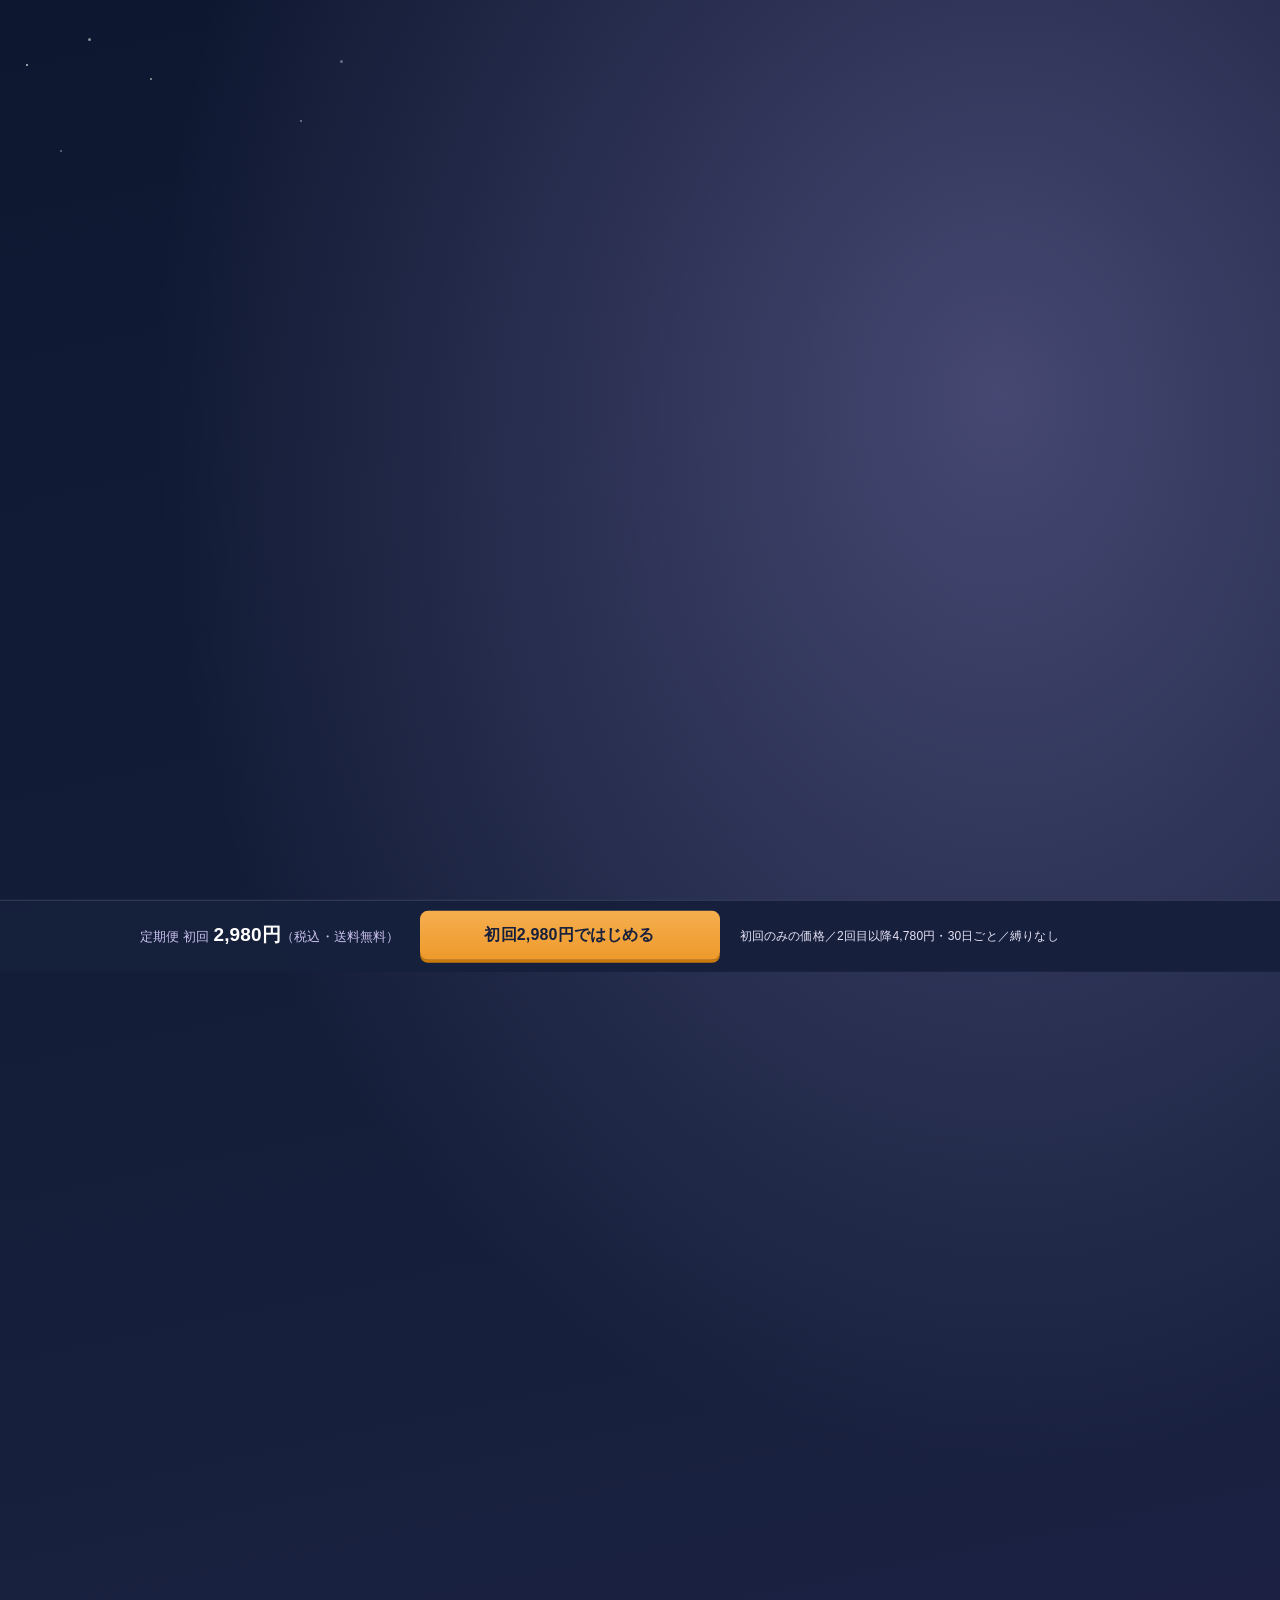
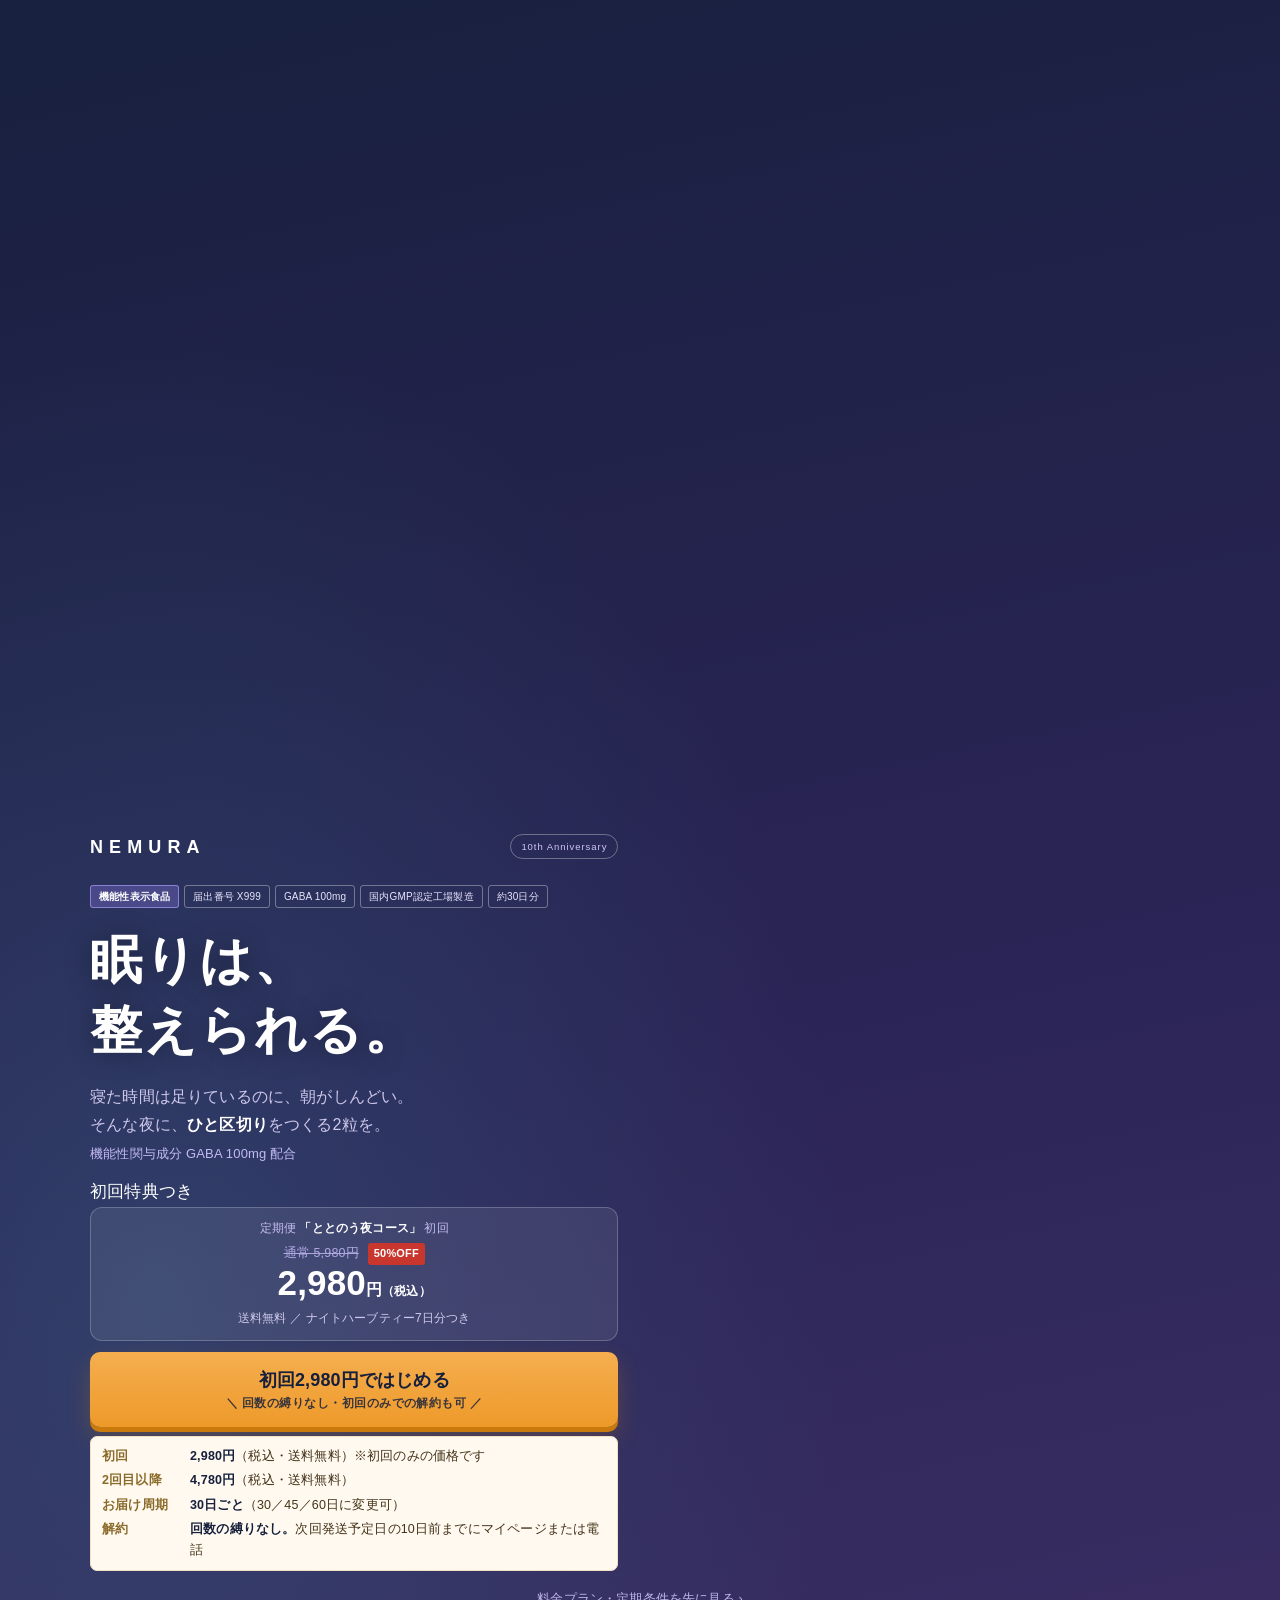
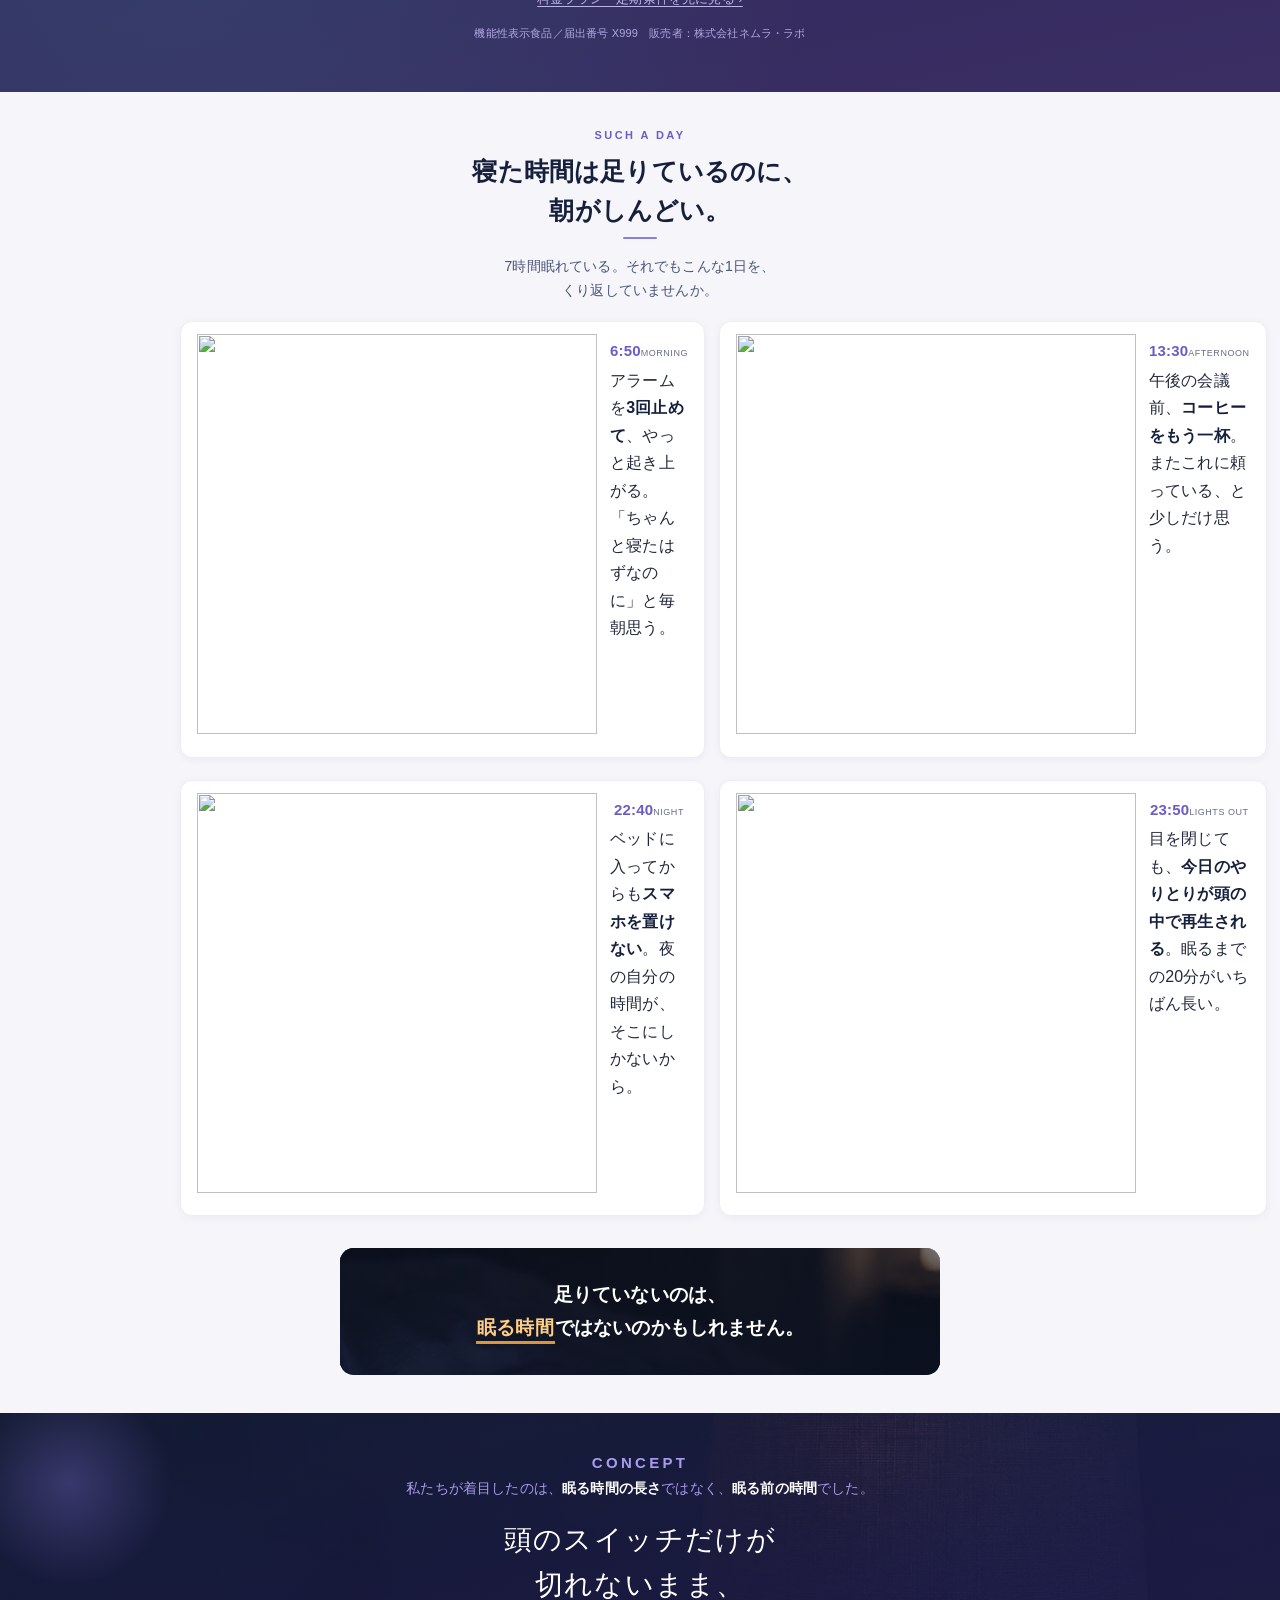
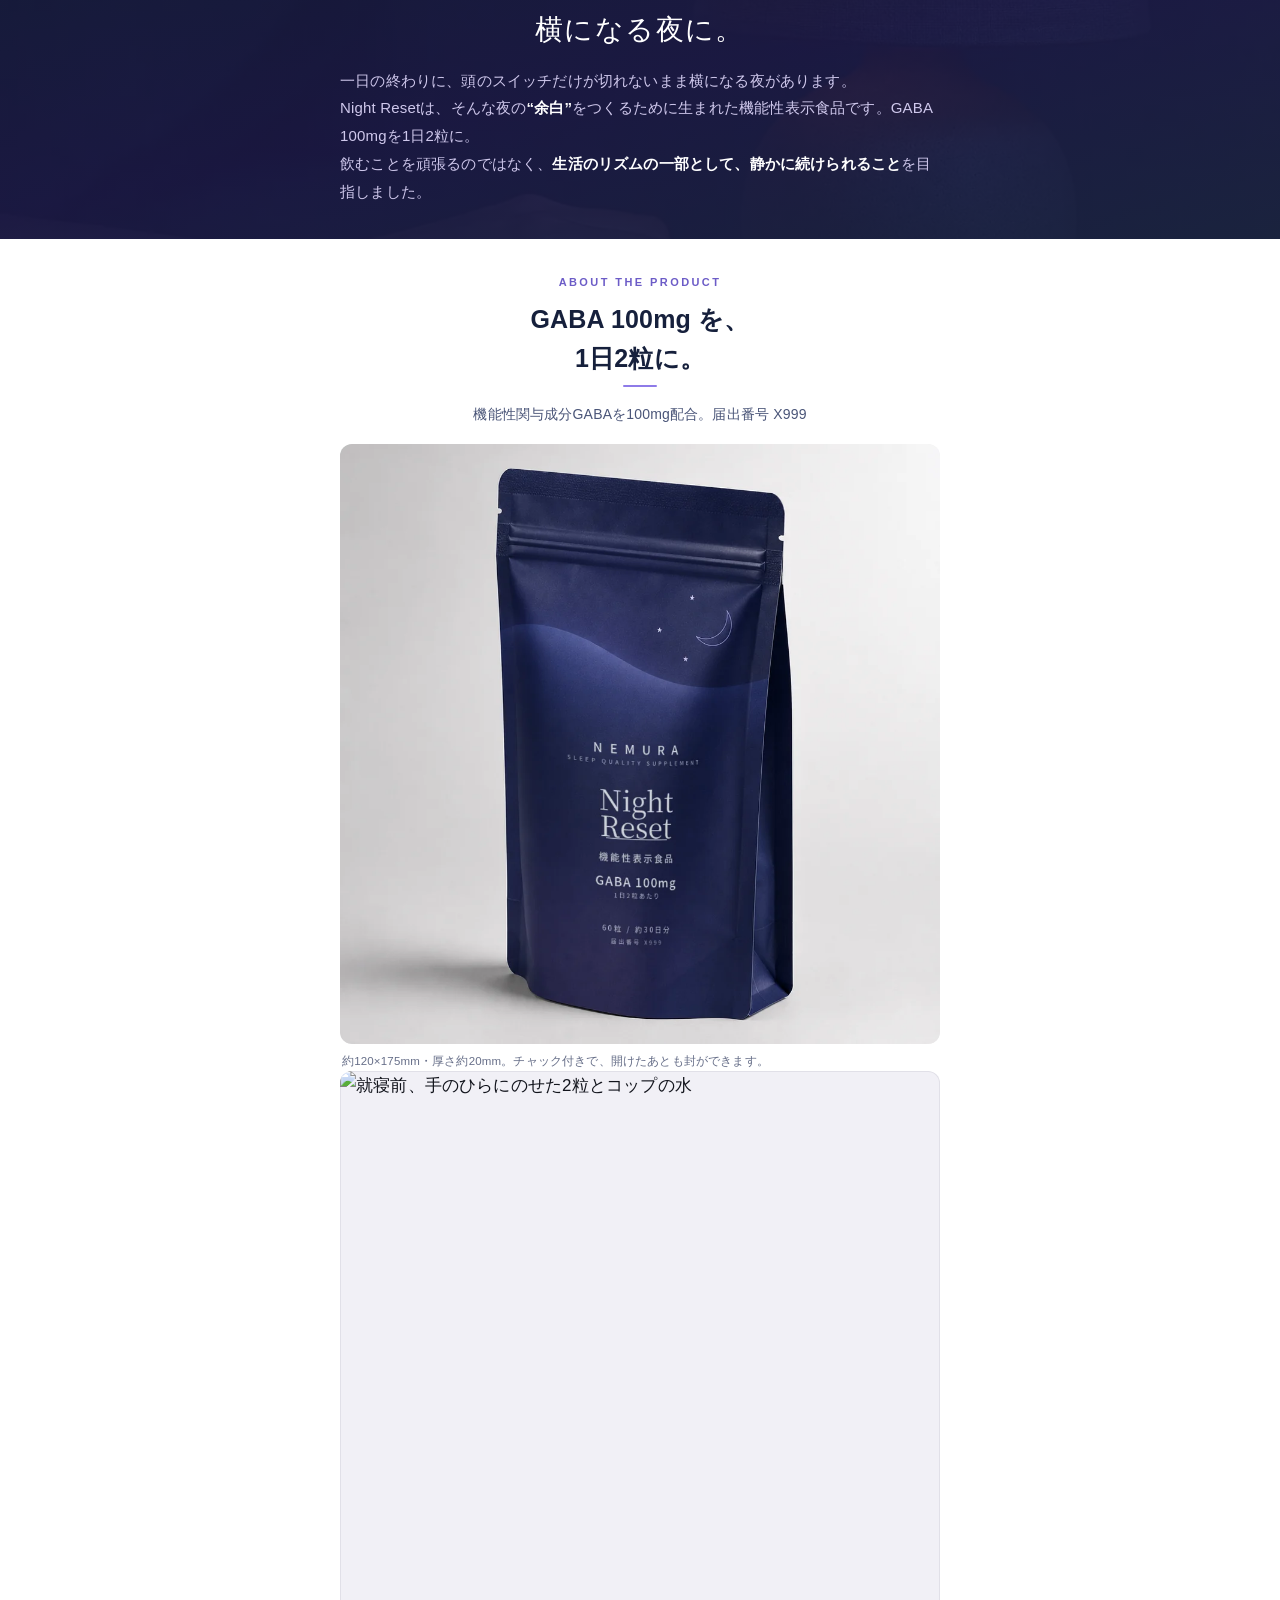
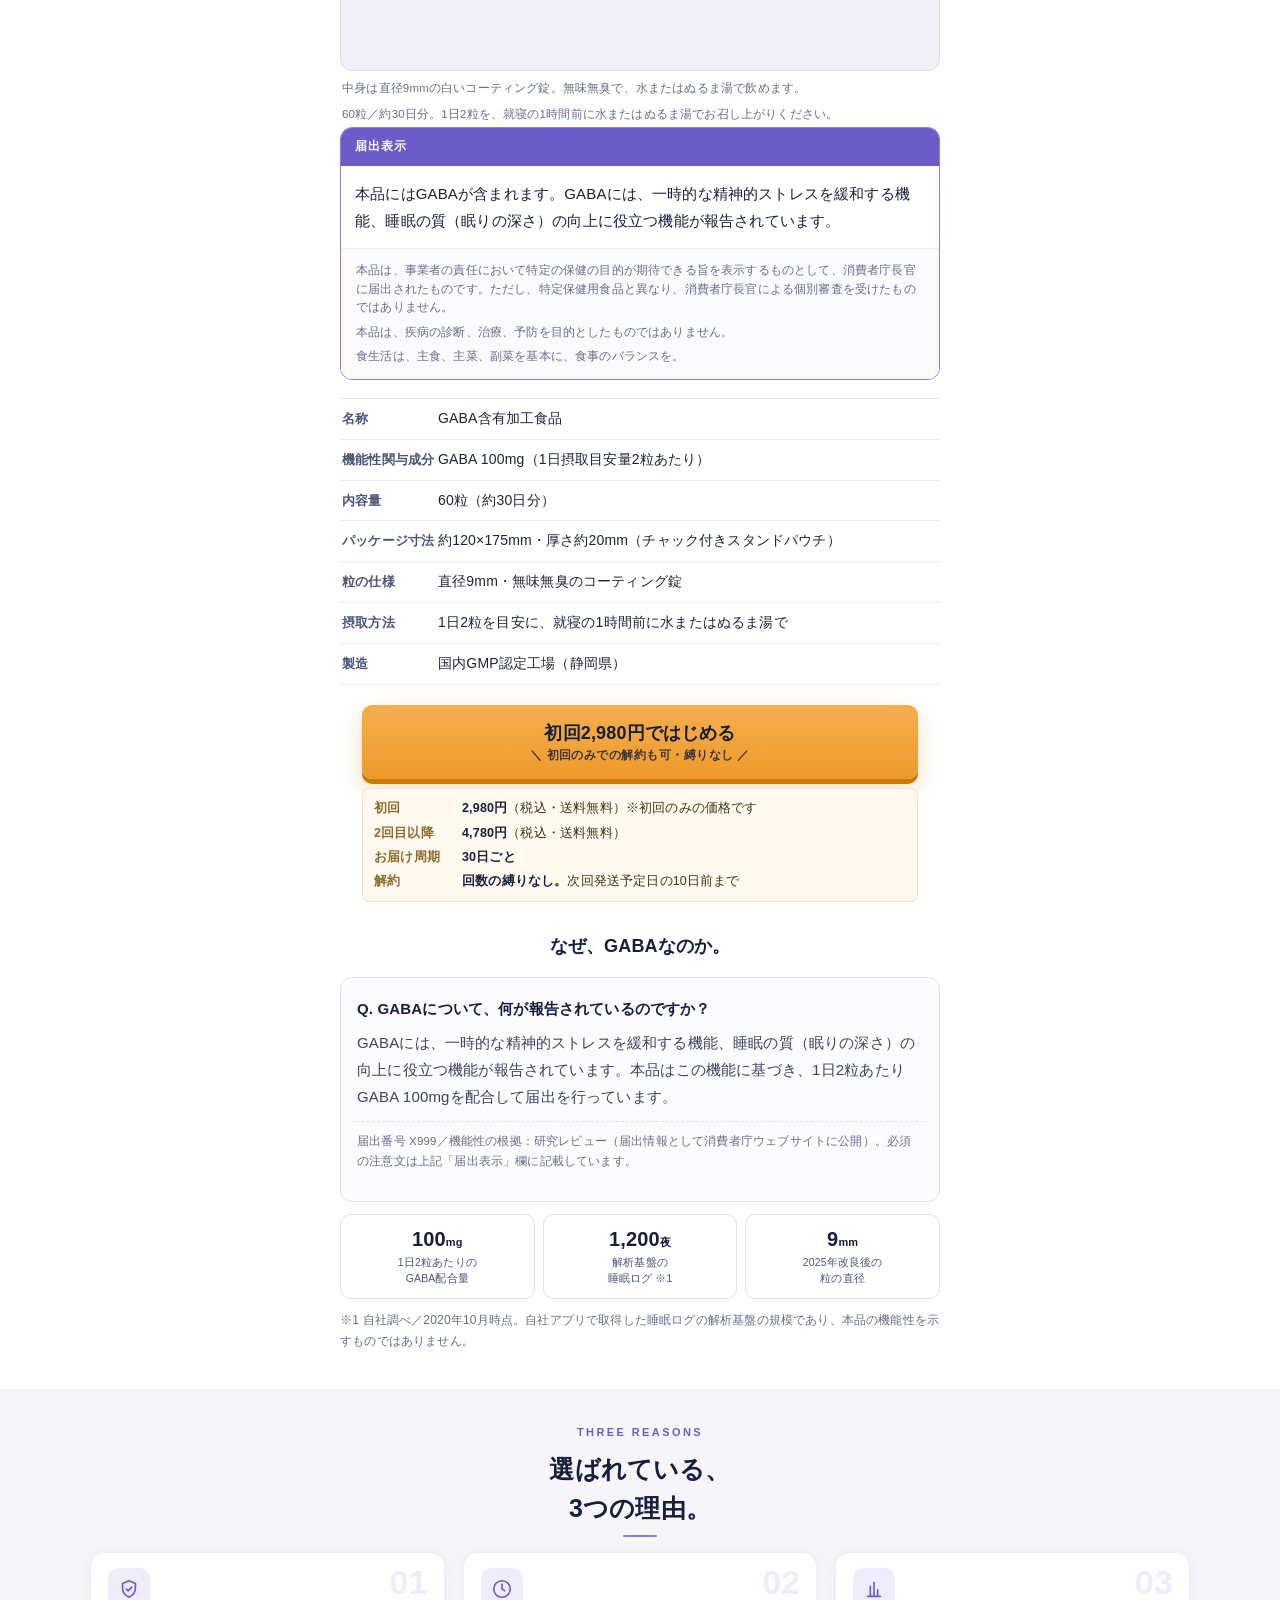
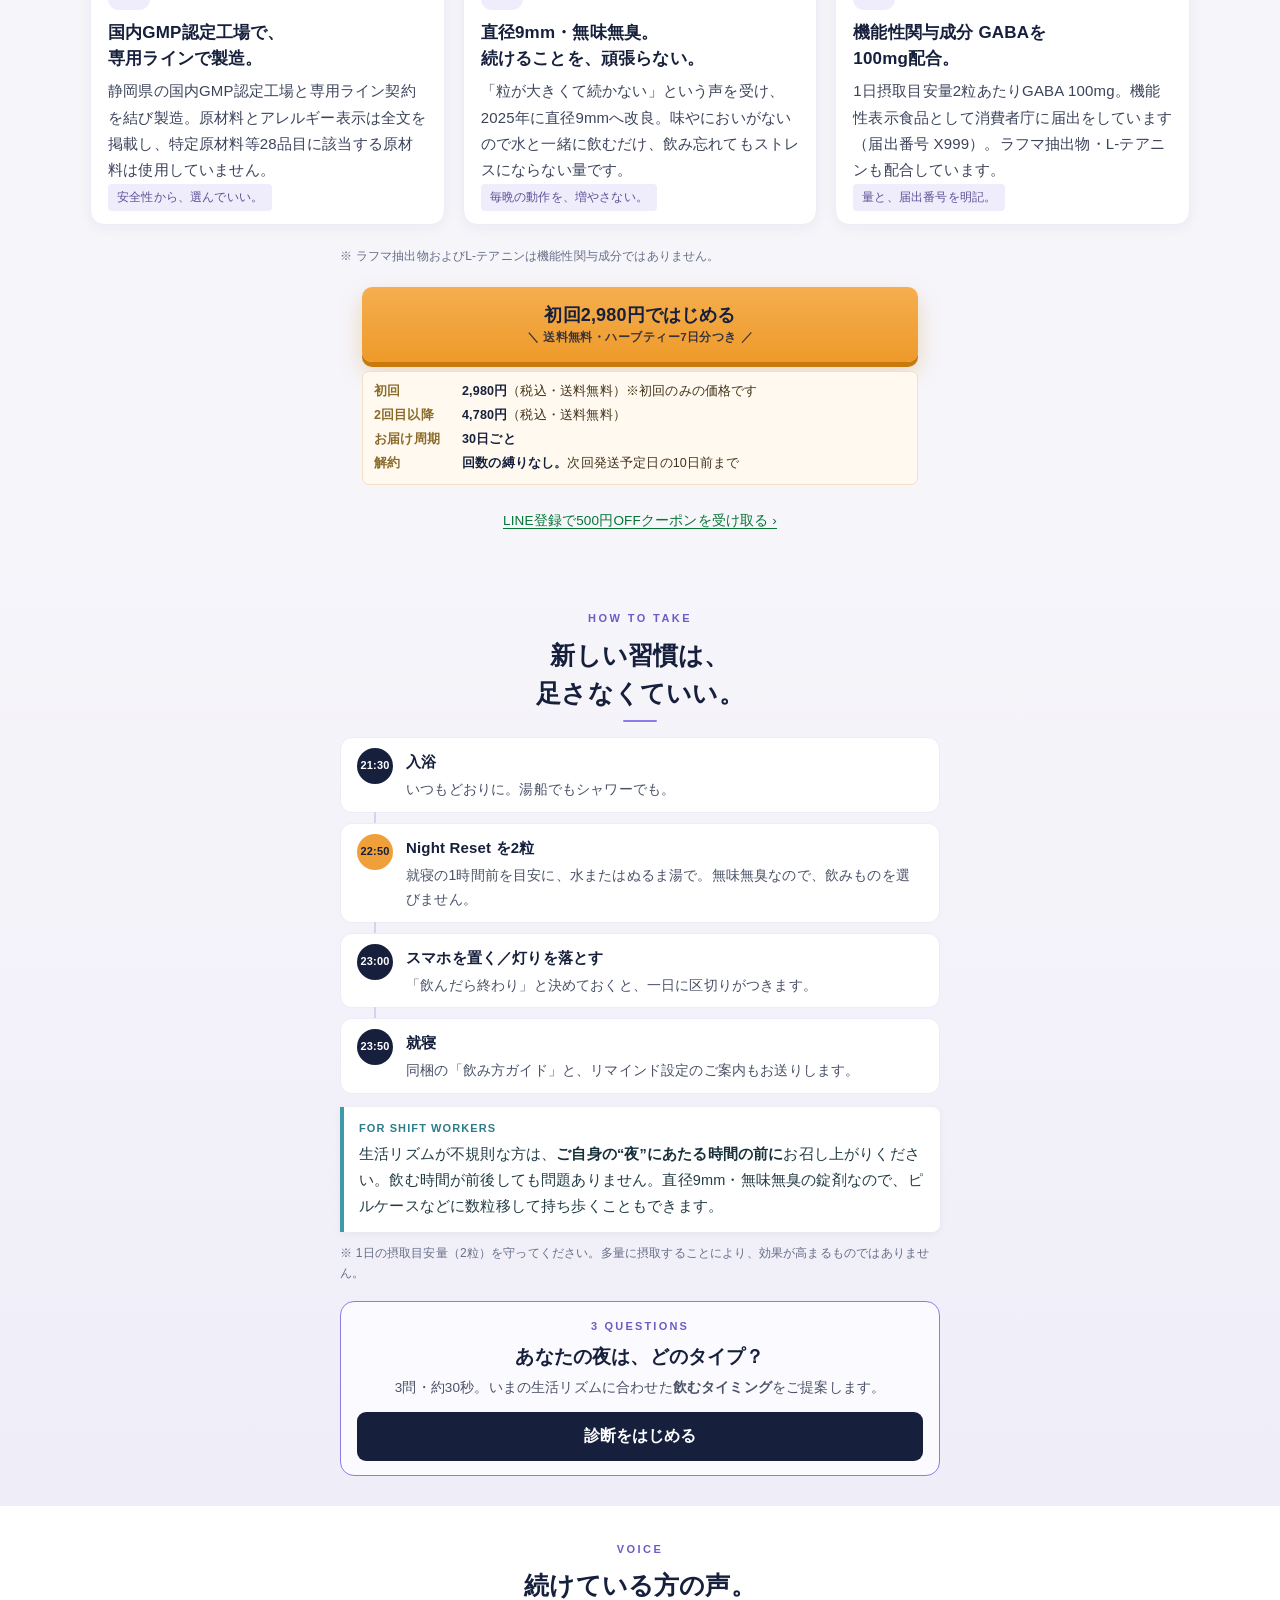
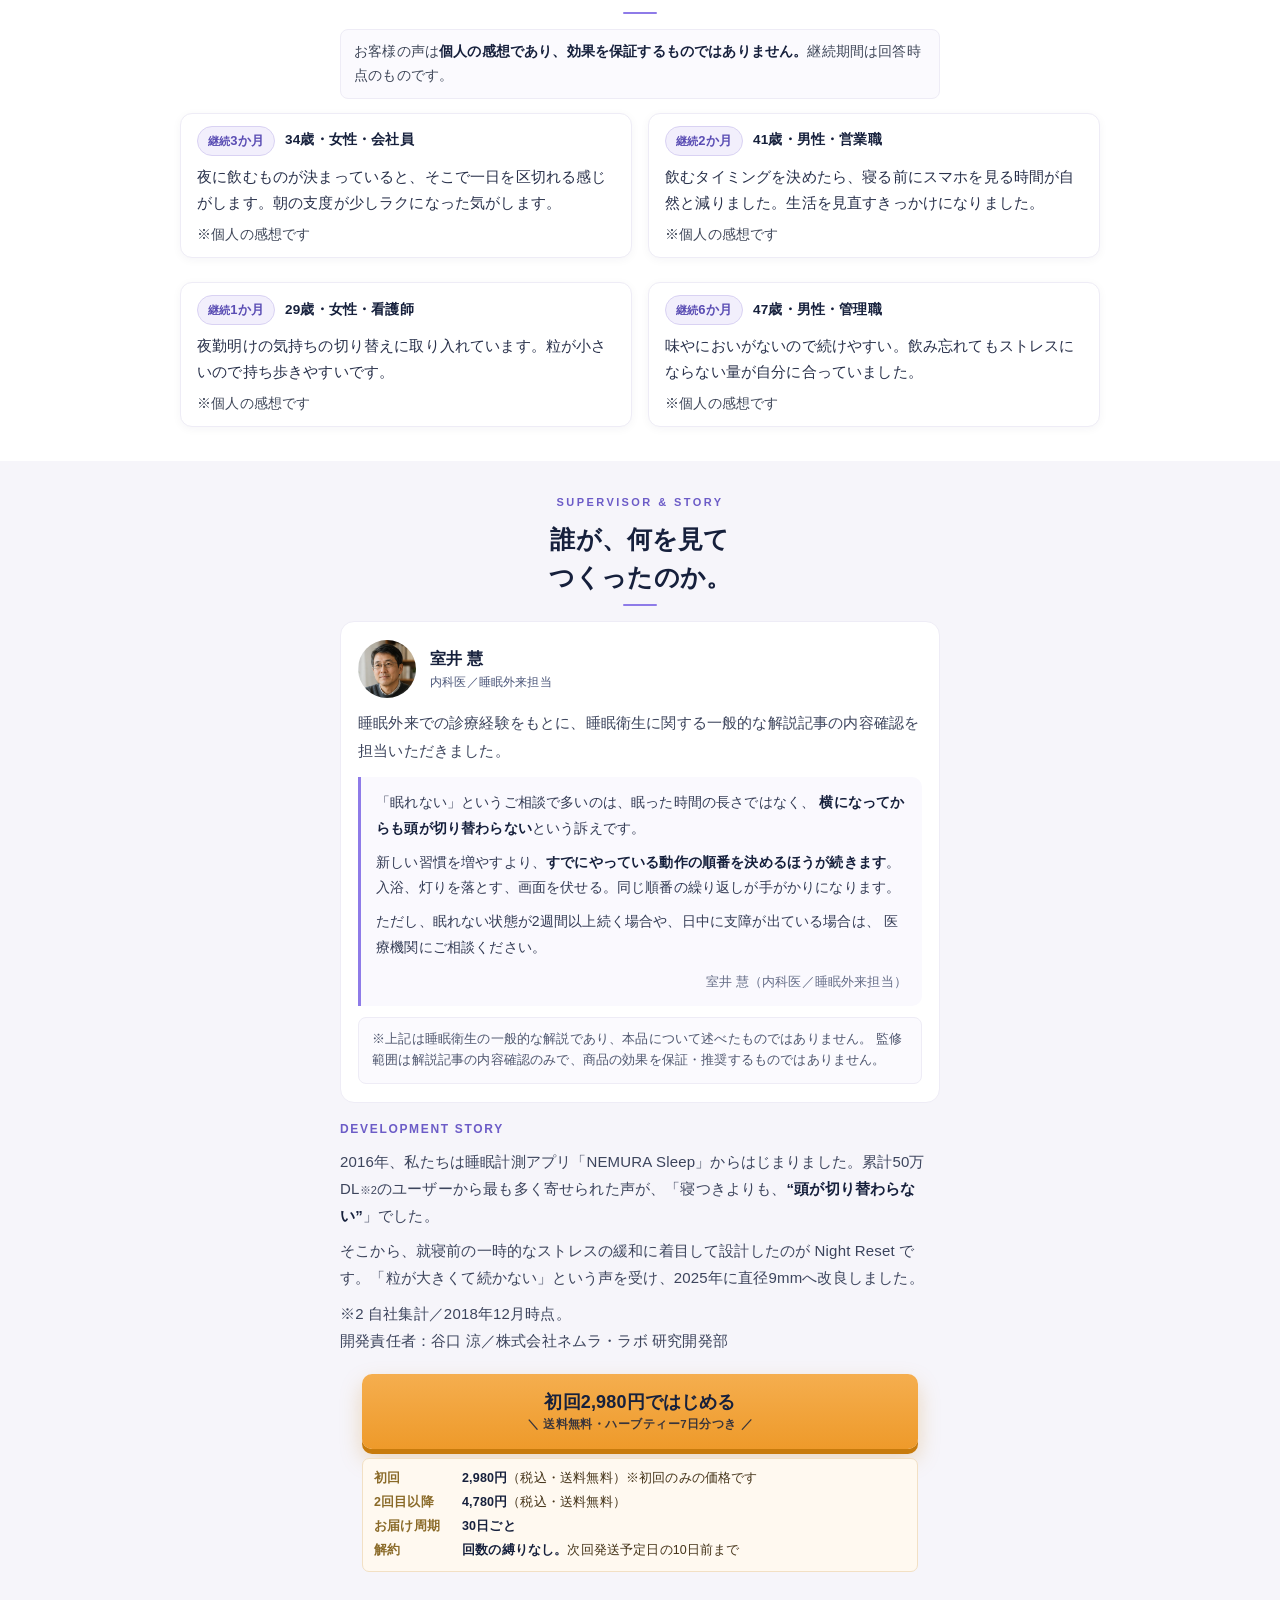
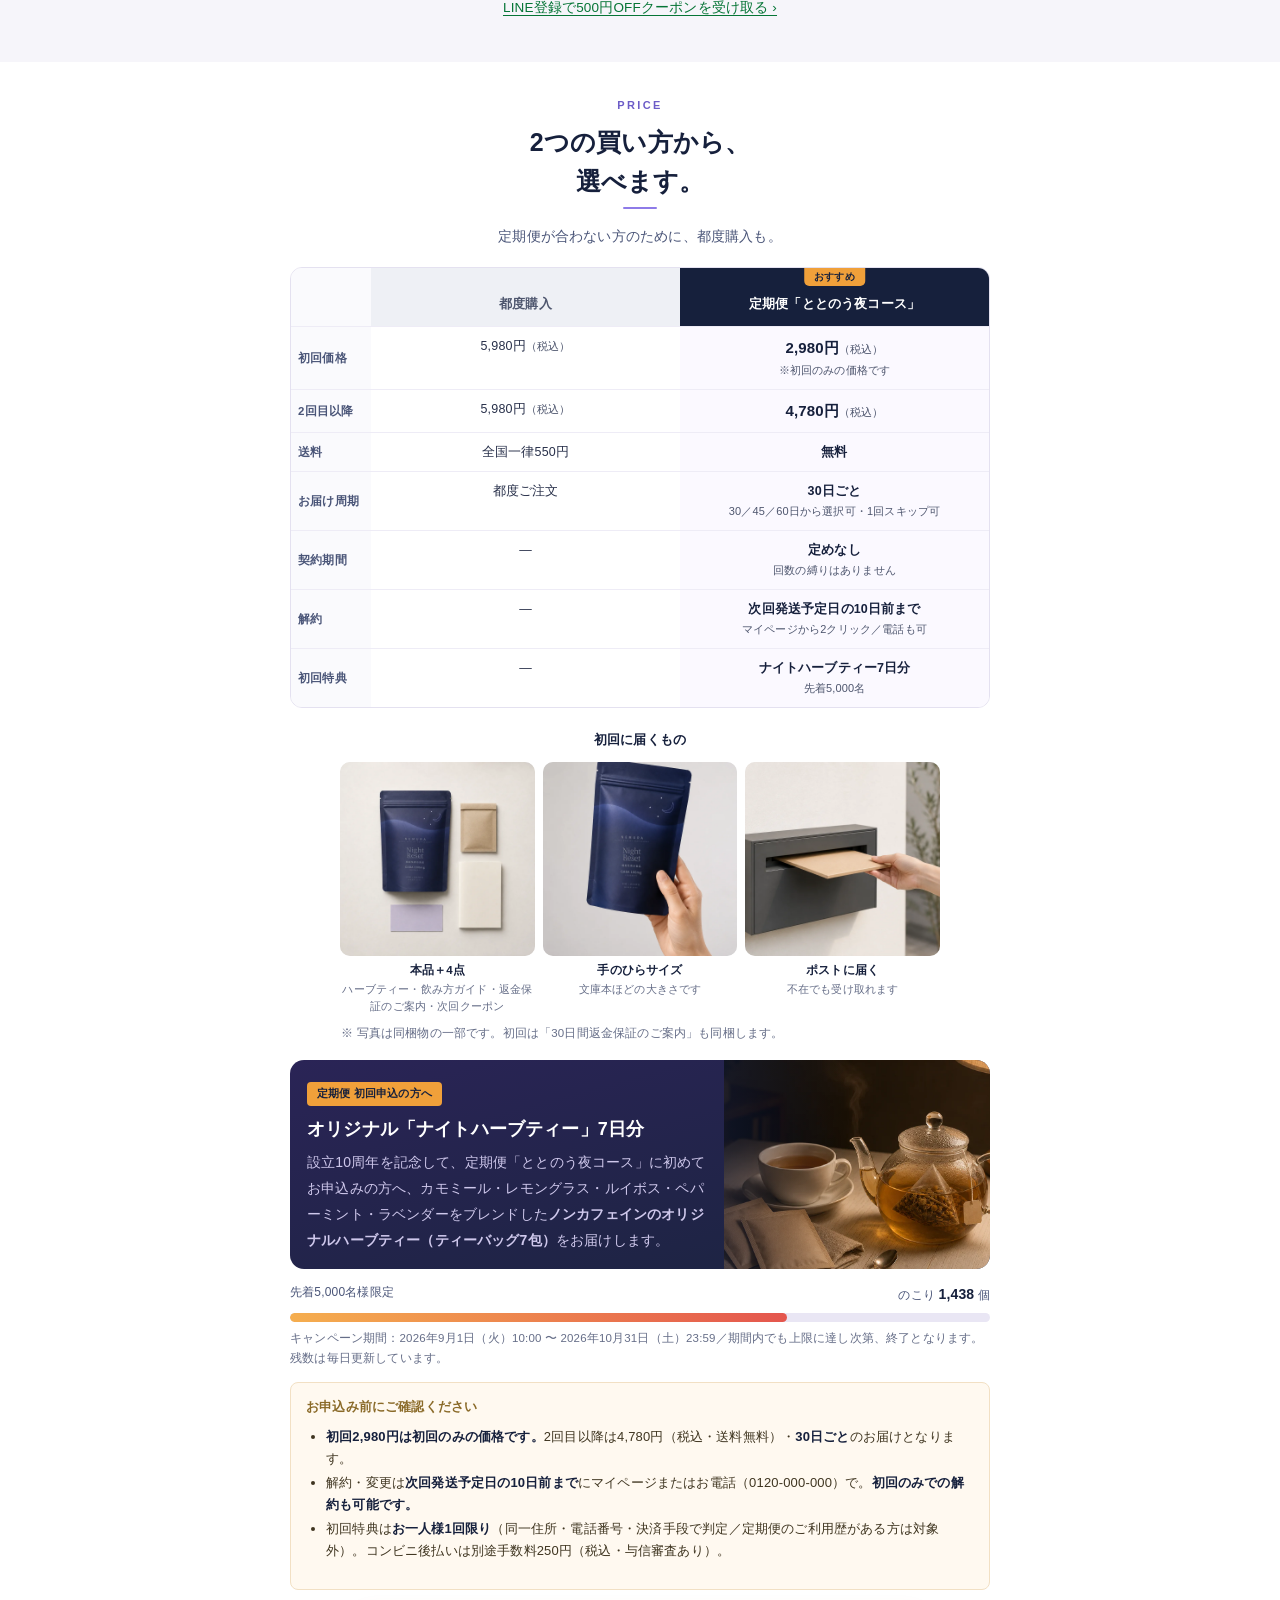
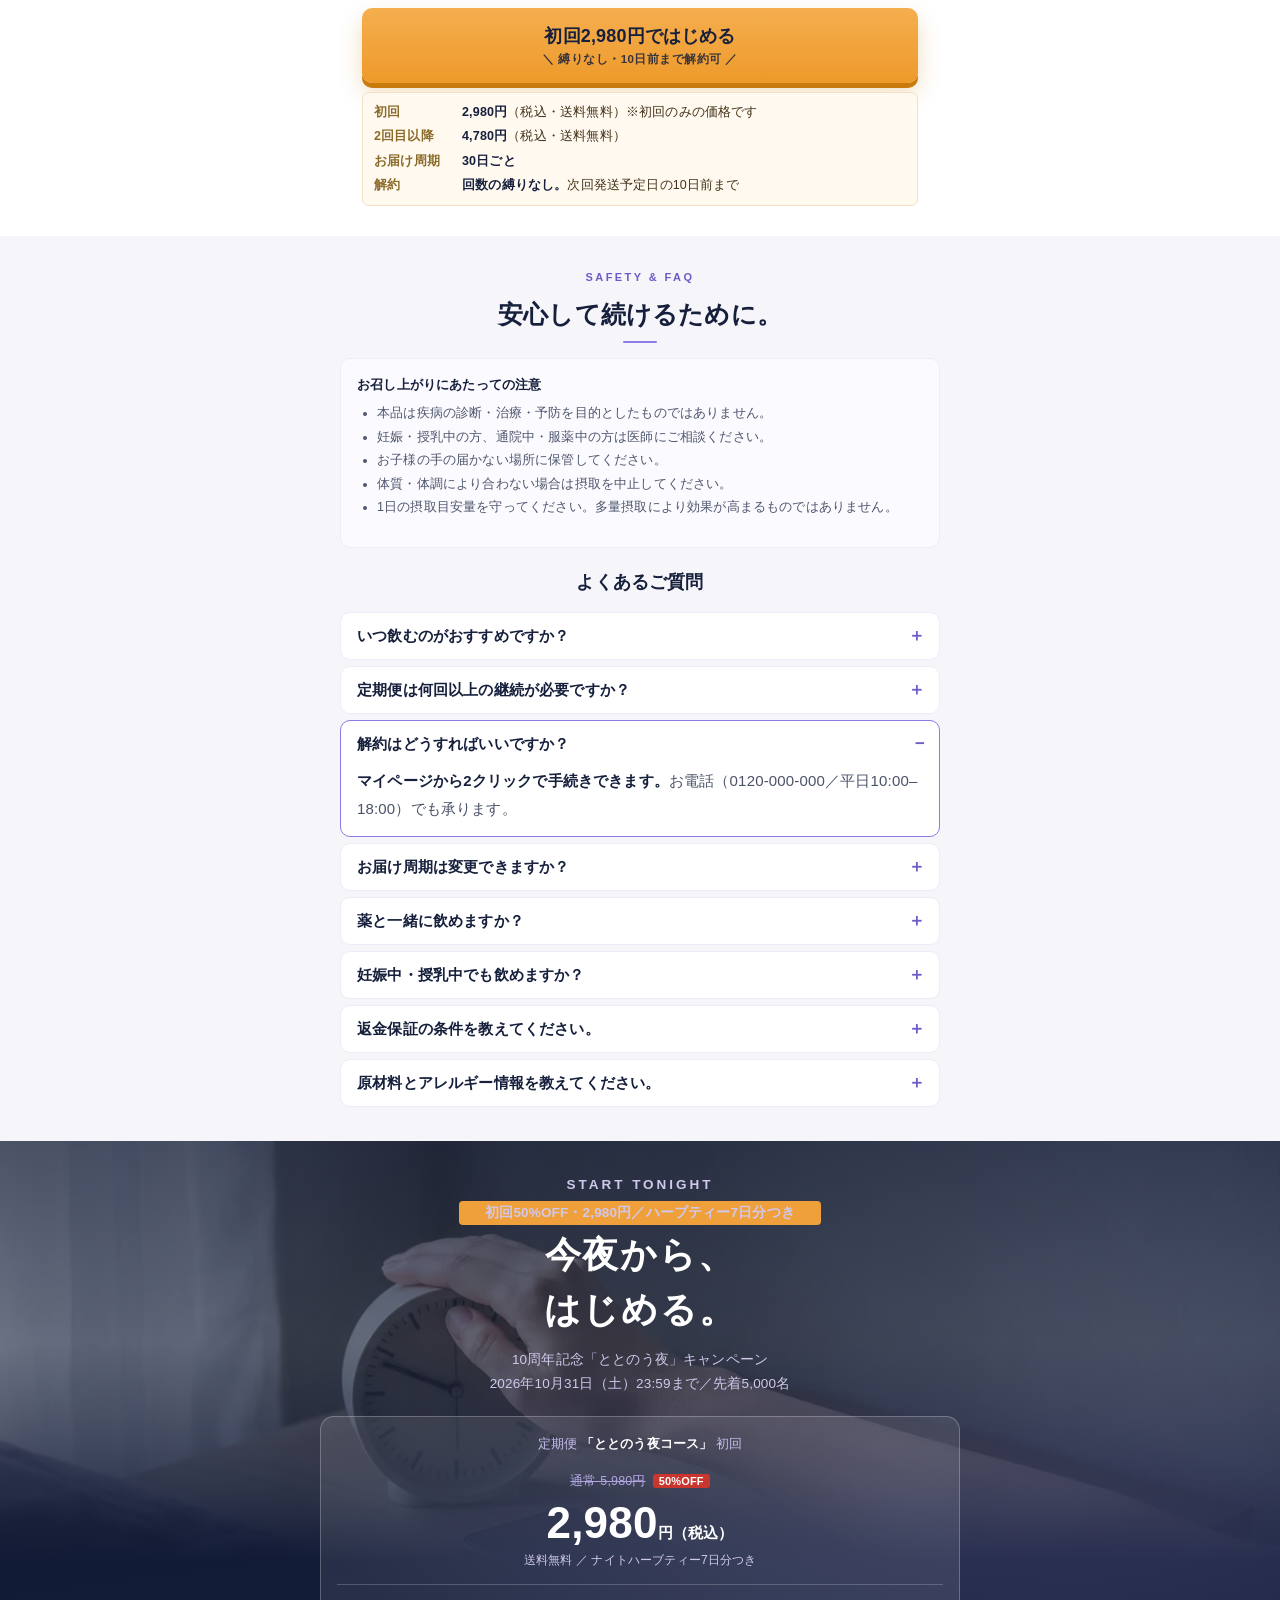
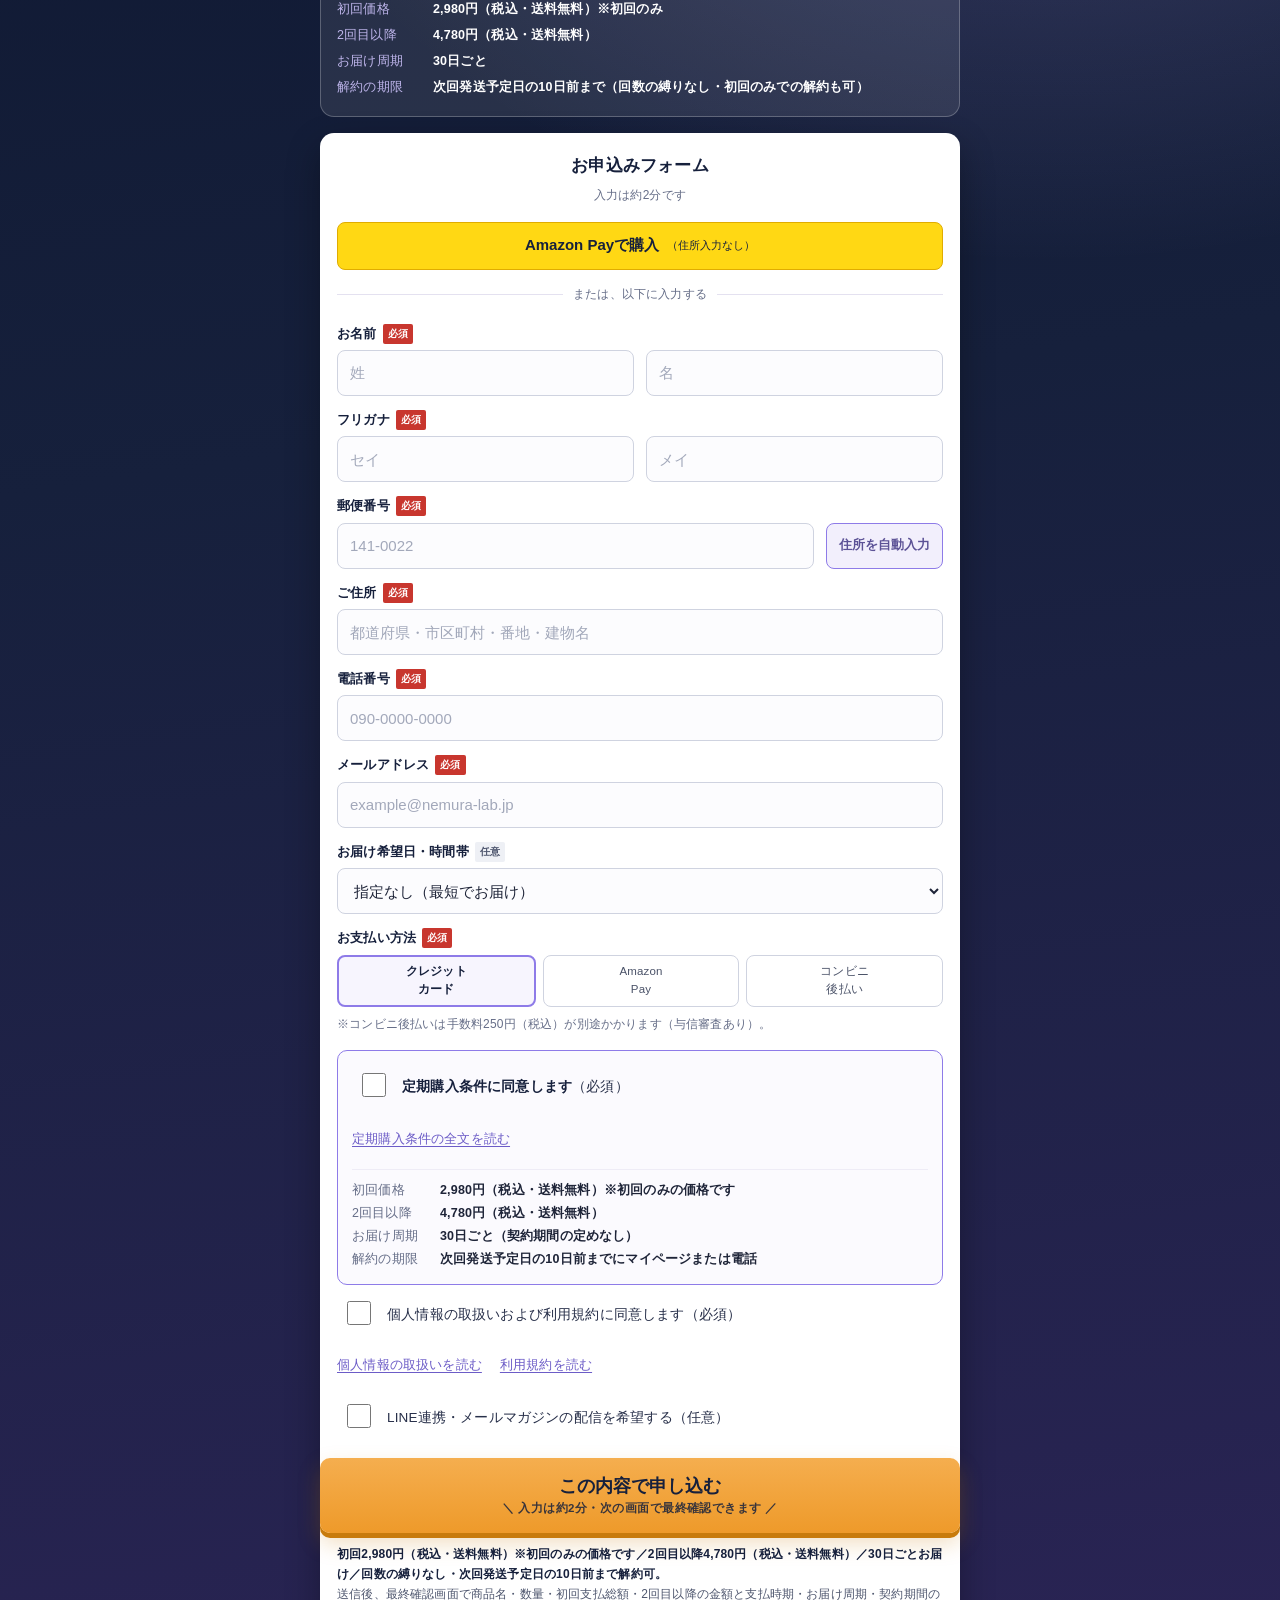
==== commit 0a3ef898: "修正" ====
--- a/NEMURA_LP_site/index.html
+++ b/NEMURA_LP_site/index.html
@@ -18,7 +18,7 @@
 <meta name="twitter:card" content="summary_large_image">
 <!-- FVビジュアルは LCP 要素。preload 必須・loading="lazy" 禁止 -->
 <link rel="preload" as="image" href="images/fv-sp.webp"
-      imagesrcset="images/fv-sp@1x.webp 750w, images/fv-sp.webp 1500w" imagesizes="100vw">
+      imagesrcset="images/fv-sp@1x.webp 600w, images/fv-sp.webp 1200w" imagesizes="100vw">
 
 <link rel="stylesheet" href="style.css">
 </head>
@@ -27,6 +27,18 @@
 
 <!-- ================= ① FV ================= -->
 <section class="fv" data-section="01_fv" id="fv">
+  <!-- 写真は画面いっぱいに敷く。PCは横長（右にパウチ・左は文字の場所）、
+       スマホは縦長（上半分が暗く空いていて、そこにコピーが乗る） -->
+  <picture class="hero-bg">
+    <source type="image/webp" media="(min-width:1024px)" srcset="images/fv-pc.webp">
+    <source type="image/jpeg" media="(min-width:1024px)" srcset="images/fv-pc.jpg">
+    <source type="image/webp" srcset="images/fv-sp@1x.webp 600w, images/fv-sp.webp 1200w" sizes="100vw">
+    <img src="images/fv-sp.jpg" srcset="images/fv-sp@1x.jpg 600w, images/fv-sp.jpg 1200w" sizes="100vw"
+         width="1200" height="2400"
+         alt="ナイトテーブルに置かれた Night Reset のパウチ（機能性表示食品・GABA 100mg）"
+         fetchpriority="high" decoding="async">
+  </picture>
+  <div class="fv-scrim"></div>
   <div class="stars">
     <i style="left:26px;top:64px;width:2px;height:2px;opacity:.75"></i>
     <i style="left:88px;top:38px;width:3px;height:3px;opacity:.5"></i>
@@ -38,6 +50,7 @@
 
   <div class="fv-inner">
   <div class="fv-col-a">
+  <div class="fv-hero">
   <div class="topbar">
     <div class="logo">NEMURA</div>
     <div class="anniv">10th Anniversary</div>
@@ -54,20 +67,11 @@
   <h1 class="mincho">眠りは、<br>整えられる。</h1>
   <p class="lead">寝た時間は足りているのに、朝がしんどい。<br>そんな夜に、<b>ひと区切り</b>をつくる2粒を。<br>
     <span class="fact">機能性関与成分 GABA 100mg 配合</span></p>
-  </div><!-- /fv-col-a -->
-  <div class="fv-col-b">
-
-  <picture class="hero-vis">
-    <source type="image/webp" media="(min-width:1024px)" srcset="images/fv-pc.webp">
-    <source type="image/jpeg" media="(min-width:1024px)" srcset="images/fv-pc.jpg">
-    <source type="image/webp" srcset="images/fv-sp@1x.webp 750w, images/fv-sp.webp 1500w" sizes="100vw">
-    <img src="images/fv-sp.jpg" srcset="images/fv-sp@1x.jpg 750w, images/fv-sp.jpg 1500w" sizes="100vw"
-         width="1500" height="568"
-         alt="ナイトテーブルに置かれた Night Reset のパウチ（機能性表示食品・GABA 100mg）"
-         fetchpriority="high" decoding="async">
-    <span class="flag">初回特典つき</span>
-  </picture>
-
+  <div class="scrollcue" aria-hidden="true"><span></span></div>
+  </div><!-- /fv-hero -->
+
+  <div class="fv-offer">
+  <span class="fv-flag">初回特典つき</span>
   <div class="price">
     <div class="cap">定期便 <b>「ととのう夜コース」</b> 初回</div>
     <div class="row"><span class="was">通常 5,980円</span><span class="off">50%OFF</span></div>
@@ -84,8 +88,10 @@
       <div class="r"><span class="k">解約</span><span><b>回数の縛りなし。</b>次回発送予定日の10日前までにマイページまたは電話</span></div>
     </div>
   </div>
-
-  </div><!-- /fv-col-b -->
+  </div><!-- /fv-offer -->
+
+  </div><!-- /fv-col-a -->
+  <div class="fv-col-b" aria-hidden="true"></div><!-- PCで写真（パウチ）を見せるための空き -->
   </div><!-- /fv-inner -->
   <p class="jump"><a href="#plan" data-cta="jump-plan">料金プラン・定期条件を先に見る ›</a></p>
   <p class="filing">機能性表示食品／届出番号 X999　販売者：株式会社ネムラ・ラボ</p>
@@ -99,14 +105,50 @@
   <p class="sec-sub">7時間眠れている。それでもこんな1日を、<br>くり返していませんか。</p>
 
   <div class="wgrid">
-  <div class="wcard" data-anim><div class="tm"><div class="hh">6:50</div><div class="dd">MORNING</div></div>
-    <div class="tx">アラームを<b>3回止めて</b>、やっと起き上がる。「ちゃんと寝たはずなのに」と毎朝思う。</div></div>
-  <div class="wcard d1" data-anim><div class="tm"><div class="hh">13:30</div><div class="dd">AFTERNOON</div></div>
-    <div class="tx">午後の会議前、<b>コーヒーをもう一杯</b>。またこれに頼っている、と少しだけ思う。</div></div>
-  <div class="wcard d2" data-anim><div class="tm"><div class="hh">22:40</div><div class="dd">NIGHT</div></div>
-    <div class="tx">ベッドに入ってからも<b>スマホを置けない</b>。夜の自分の時間が、そこにしかないから。</div></div>
-  <div class="wcard d3" data-anim><div class="tm"><div class="hh">23:50</div><div class="dd">LIGHTS OUT</div></div>
-    <div class="tx">目を閉じても、<b>今日のやりとりが頭の中で再生される</b>。眠るまでの20分がいちばん長い。</div></div>
+  <div class="wcard" data-anim>
+    <!-- 写真は本文と同じ場面。文章で説明済みなので alt は空にして、読み上げの重複を避ける -->
+    <picture class="ph">
+      <source type="image/webp" srcset="images/day-0650.webp">
+      <img src="images/day-0650.jpg" width="400" height="400" loading="lazy" decoding="async" alt="">
+    </picture>
+    <div class="bd">
+      <div class="tm"><span class="hh">6:50</span><span class="dd">MORNING</span></div>
+      <div class="tx">アラームを<b>3回止めて</b>、やっと起き上がる。「ちゃんと寝たはずなのに」と毎朝思う。</div>
+    </div>
+  </div>
+  <div class="wcard d1" data-anim>
+    <!-- 写真は本文と同じ場面。文章で説明済みなので alt は空にして、読み上げの重複を避ける -->
+    <picture class="ph">
+      <source type="image/webp" srcset="images/day-1330.webp">
+      <img src="images/day-1330.jpg" width="400" height="400" loading="lazy" decoding="async" alt="">
+    </picture>
+    <div class="bd">
+      <div class="tm"><span class="hh">13:30</span><span class="dd">AFTERNOON</span></div>
+      <div class="tx">午後の会議前、<b>コーヒーをもう一杯</b>。またこれに頼っている、と少しだけ思う。</div>
+    </div>
+  </div>
+  <div class="wcard d2" data-anim>
+    <!-- 写真は本文と同じ場面。文章で説明済みなので alt は空にして、読み上げの重複を避ける -->
+    <picture class="ph">
+      <source type="image/webp" srcset="images/day-2240.webp">
+      <img src="images/day-2240.jpg" width="400" height="400" loading="lazy" decoding="async" alt="">
+    </picture>
+    <div class="bd">
+      <div class="tm"><span class="hh">22:40</span><span class="dd">NIGHT</span></div>
+      <div class="tx">ベッドに入ってからも<b>スマホを置けない</b>。夜の自分の時間が、そこにしかないから。</div>
+    </div>
+  </div>
+  <div class="wcard d3" data-anim>
+    <!-- 写真は本文と同じ場面。文章で説明済みなので alt は空にして、読み上げの重複を避ける -->
+    <picture class="ph">
+      <source type="image/webp" srcset="images/day-2350.webp">
+      <img src="images/day-2350.jpg" width="400" height="400" loading="lazy" decoding="async" alt="">
+    </picture>
+    <div class="bd">
+      <div class="tm"><span class="hh">23:50</span><span class="dd">LIGHTS OUT</span></div>
+      <div class="tx">目を閉じても、<b>今日のやりとりが頭の中で再生される</b>。眠るまでの20分がいちばん長い。</div>
+    </div>
+  </div>
   </div><!-- /wgrid -->
 
   <p class="turn">足りていないのは、<br><em>眠る時間</em>ではないのかもしれません。</p>
@@ -133,15 +175,27 @@
   </div>
 
   <div class="pfig" data-anim>
-    <figure>
-      <!-- ▼素材：img/product.jpg・img/product.webp を差し替えるだけ（4:3・被写体は中央） -->
-      <picture>
-        <source type="image/webp" srcset="images/product.webp">
-        <img src="images/product.jpg" width="1200" height="900" loading="lazy" decoding="async"
-             alt="Night Reset のパウチと、1日分の2粒">
-      </picture>
-      <p class="cap">60粒／約30日分。1日2粒、直径9mm・無味無臭のコーティング錠です。</p>
-    </figure>
+    <!-- パッケージと中身を並べる。「何が届いて、中に何が入っているか」を1画面で見せる -->
+    <div class="pfig2" data-slider>
+      <figure>
+        <picture>
+          <source type="image/webp" srcset="images/product.webp">
+          <img src="images/product.jpg" width="1000" height="1000" loading="lazy" decoding="async"
+               alt="Night Reset のパウチ（チャック付きスタンドパウチ）">
+        </picture>
+        <figcaption class="cap">約120×175mm・厚さ約20mm。チャック付きで、開けたあとも封ができます。</figcaption>
+      </figure>
+      <figure>
+        <!-- 白い錠剤だけを真俯瞰で写すと薬に見えるため、手にのせて大きさが伝わるカットにする -->
+        <picture>
+          <source type="image/webp" srcset="images/tablets-hand.webp">
+          <img src="images/tablets-hand.jpg" width="900" height="900" loading="lazy" decoding="async"
+               alt="就寝前、手のひらにのせた2粒とコップの水">
+        </picture>
+        <figcaption class="cap">中身は直径9mmの白いコーティング錠。無味無臭で、水またはぬるま湯で飲めます。</figcaption>
+      </figure>
+    </div>
+    <p class="cap tot">60粒／約30日分。1日2粒を、就寝の1時間前に水またはぬるま湯でお召し上がりください。</p>
   </div>
 
   <div class="filing-box">
@@ -239,17 +293,9 @@
 
   </div>
 
-  <!-- ▼ スクロール量圧縮のため非表示（2026-08-30）。戻す場合はこのコメントを解除する。
-       素材は img/howto.jpg / img/howto.webp に残してあります。CSS（.howto-vis）も残置。
-  <figure class="howto-vis">
-    <picture>
-      <source type="image/webp" srcset="images/howto.webp">
-      <img src="images/howto.jpg" width="1200" height="540" loading="lazy" decoding="async"
-           alt="就寝前、手のひらにのせた2粒とコップの水">
-    </picture>
-    <figcaption>就寝の1時間前に、水またはぬるま湯で2粒。</figcaption>
-  </figure>
-  -->
+  <!-- ▼ スクロール量圧縮のため非表示（2026-08-30）。CSS（.howto-vis）は残置。
+       同じカットは④の商品写真（img/tablets-hand）で使っています。ここを戻す場合は
+       元素材から横長（1200×540）で切り直してください。 -->
 
   <div class="stepgrid">
   <div class="step"><div class="dot">21:30</div><div><h4>入浴</h4><p>いつもどおりに。湯船でもシャワーでも。</p></div></div>
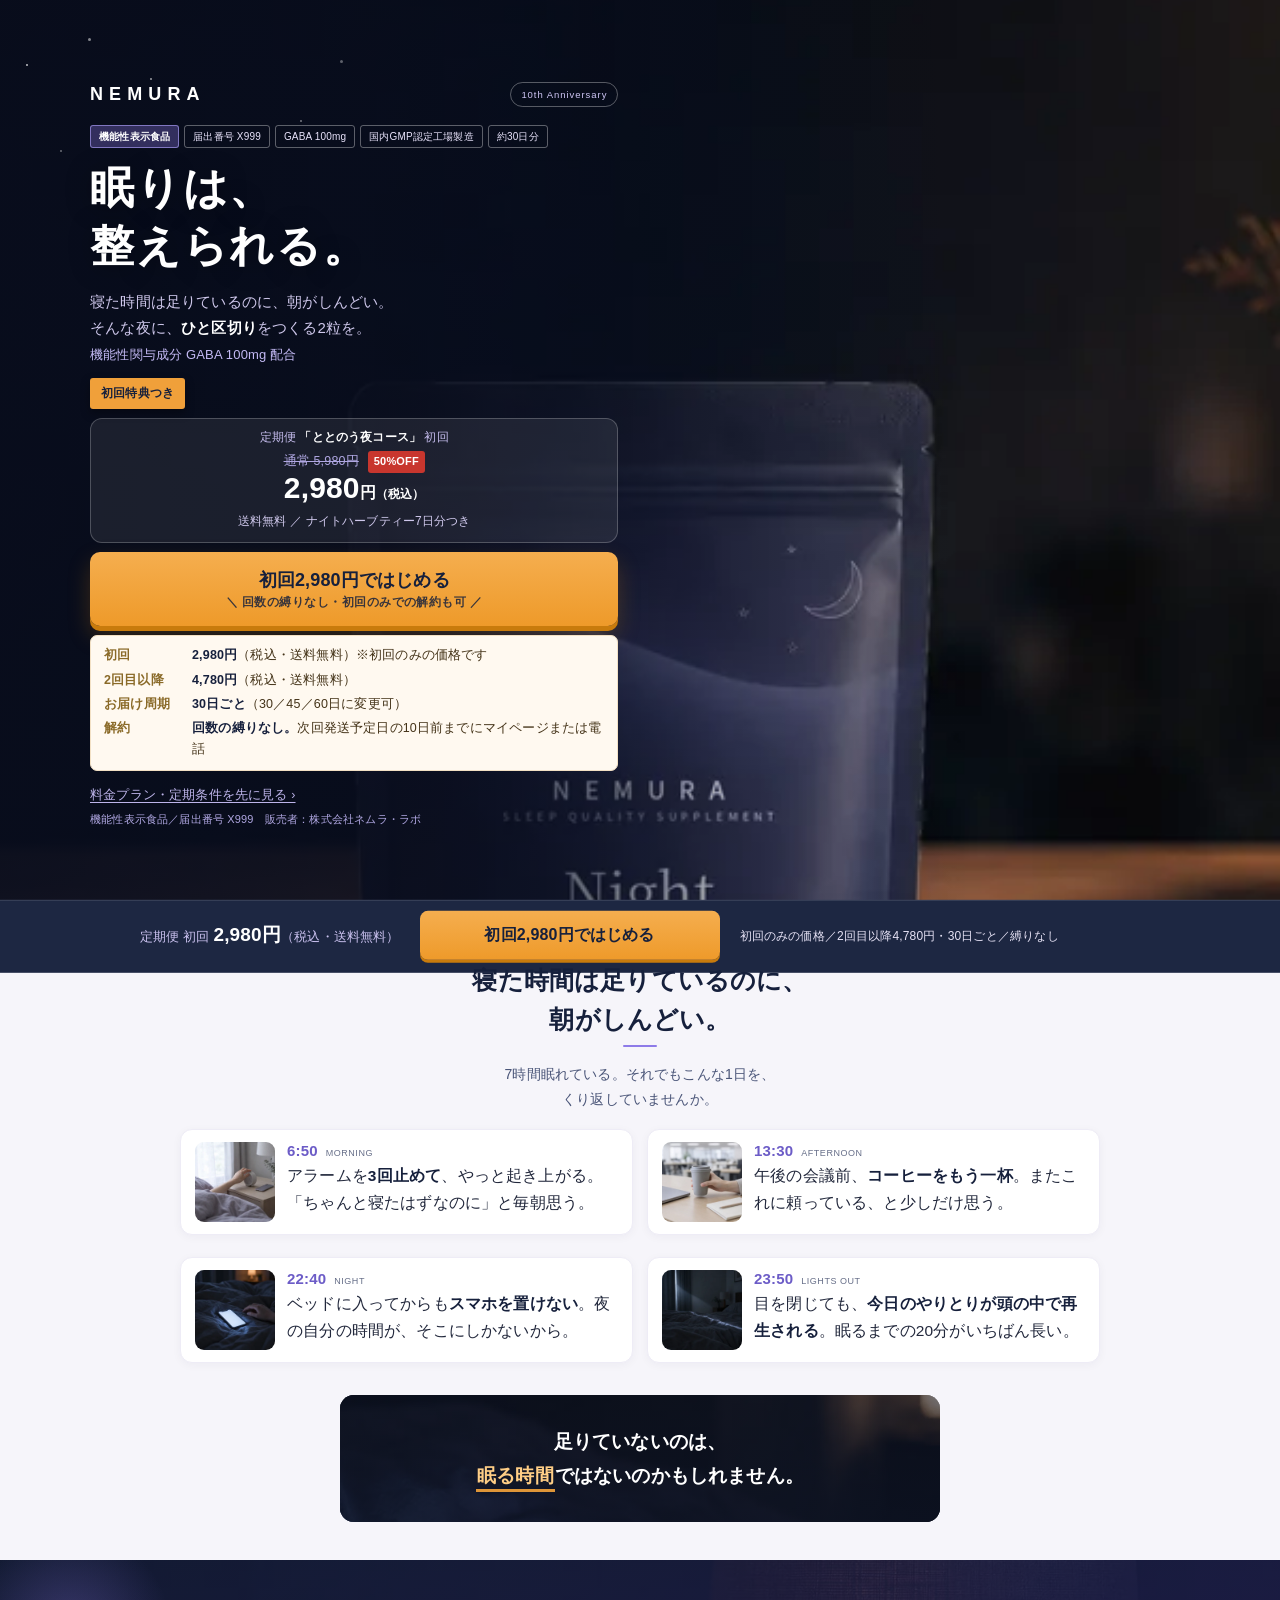
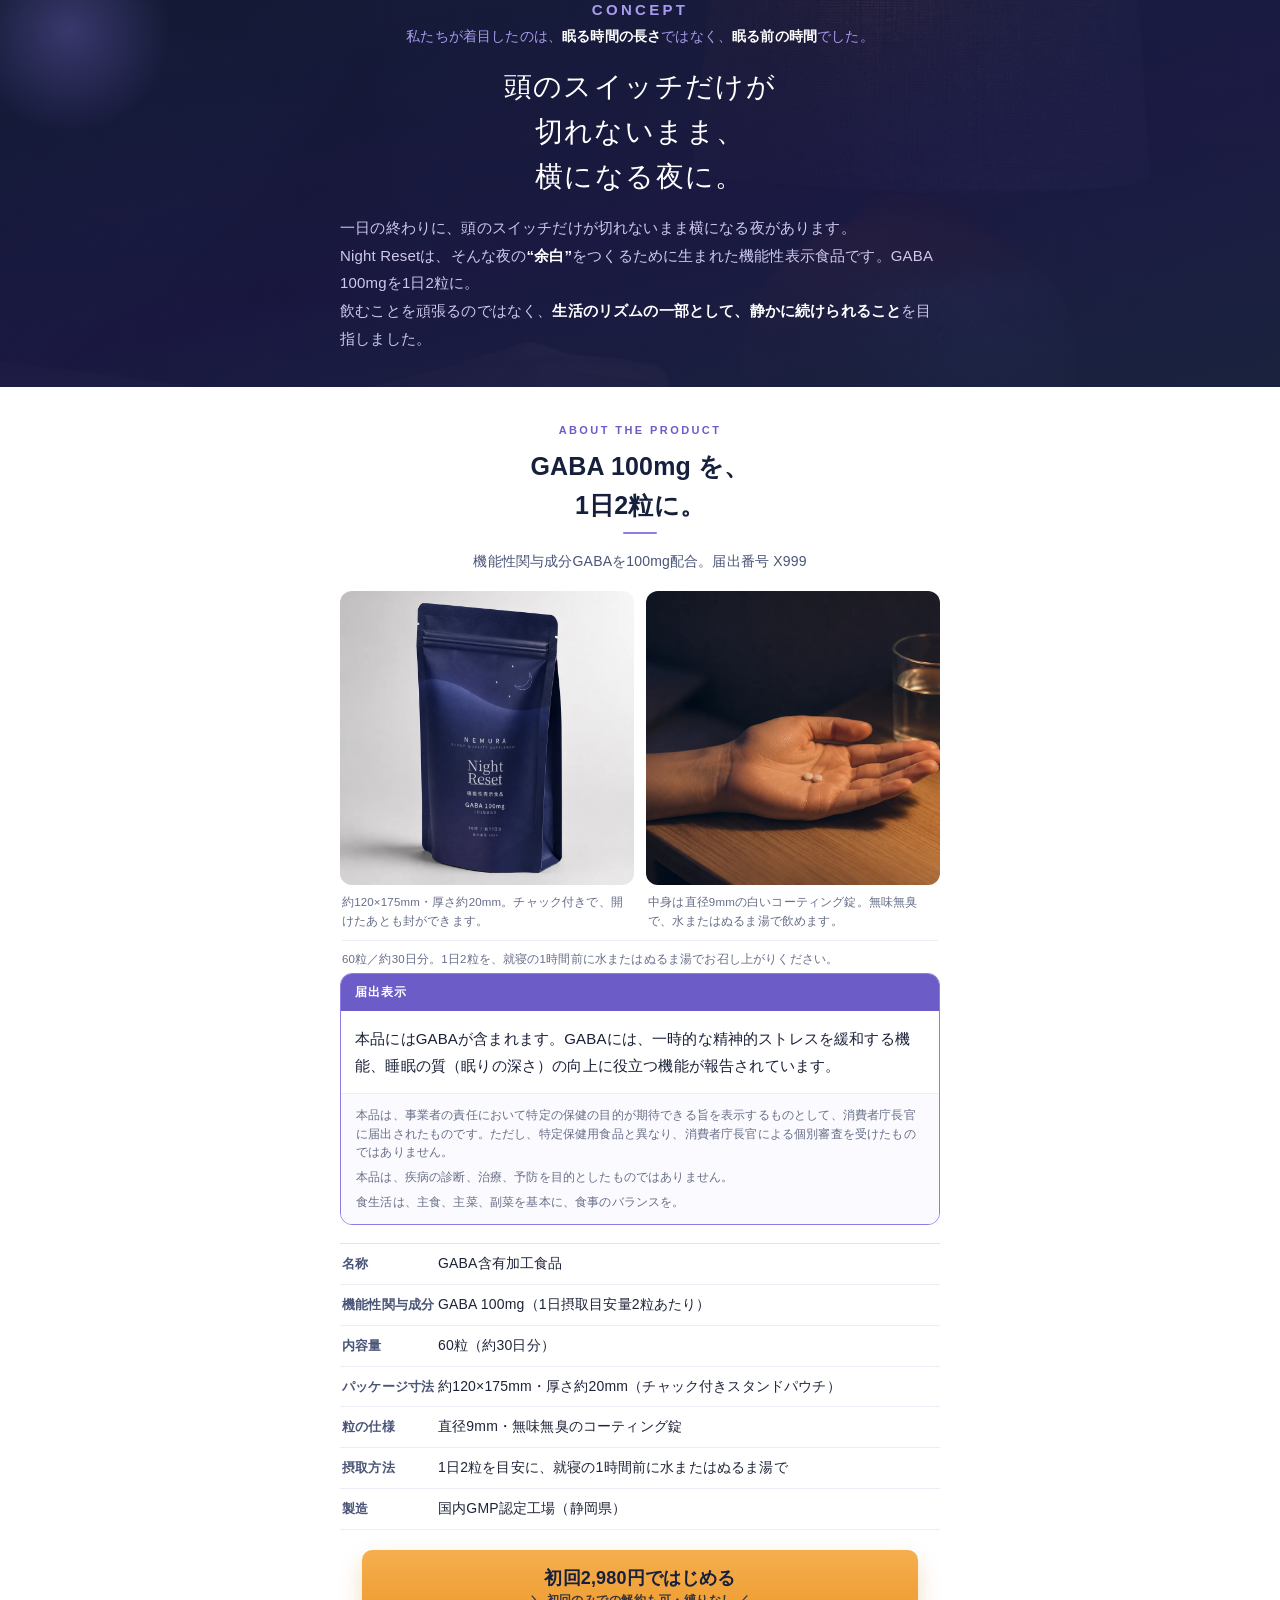
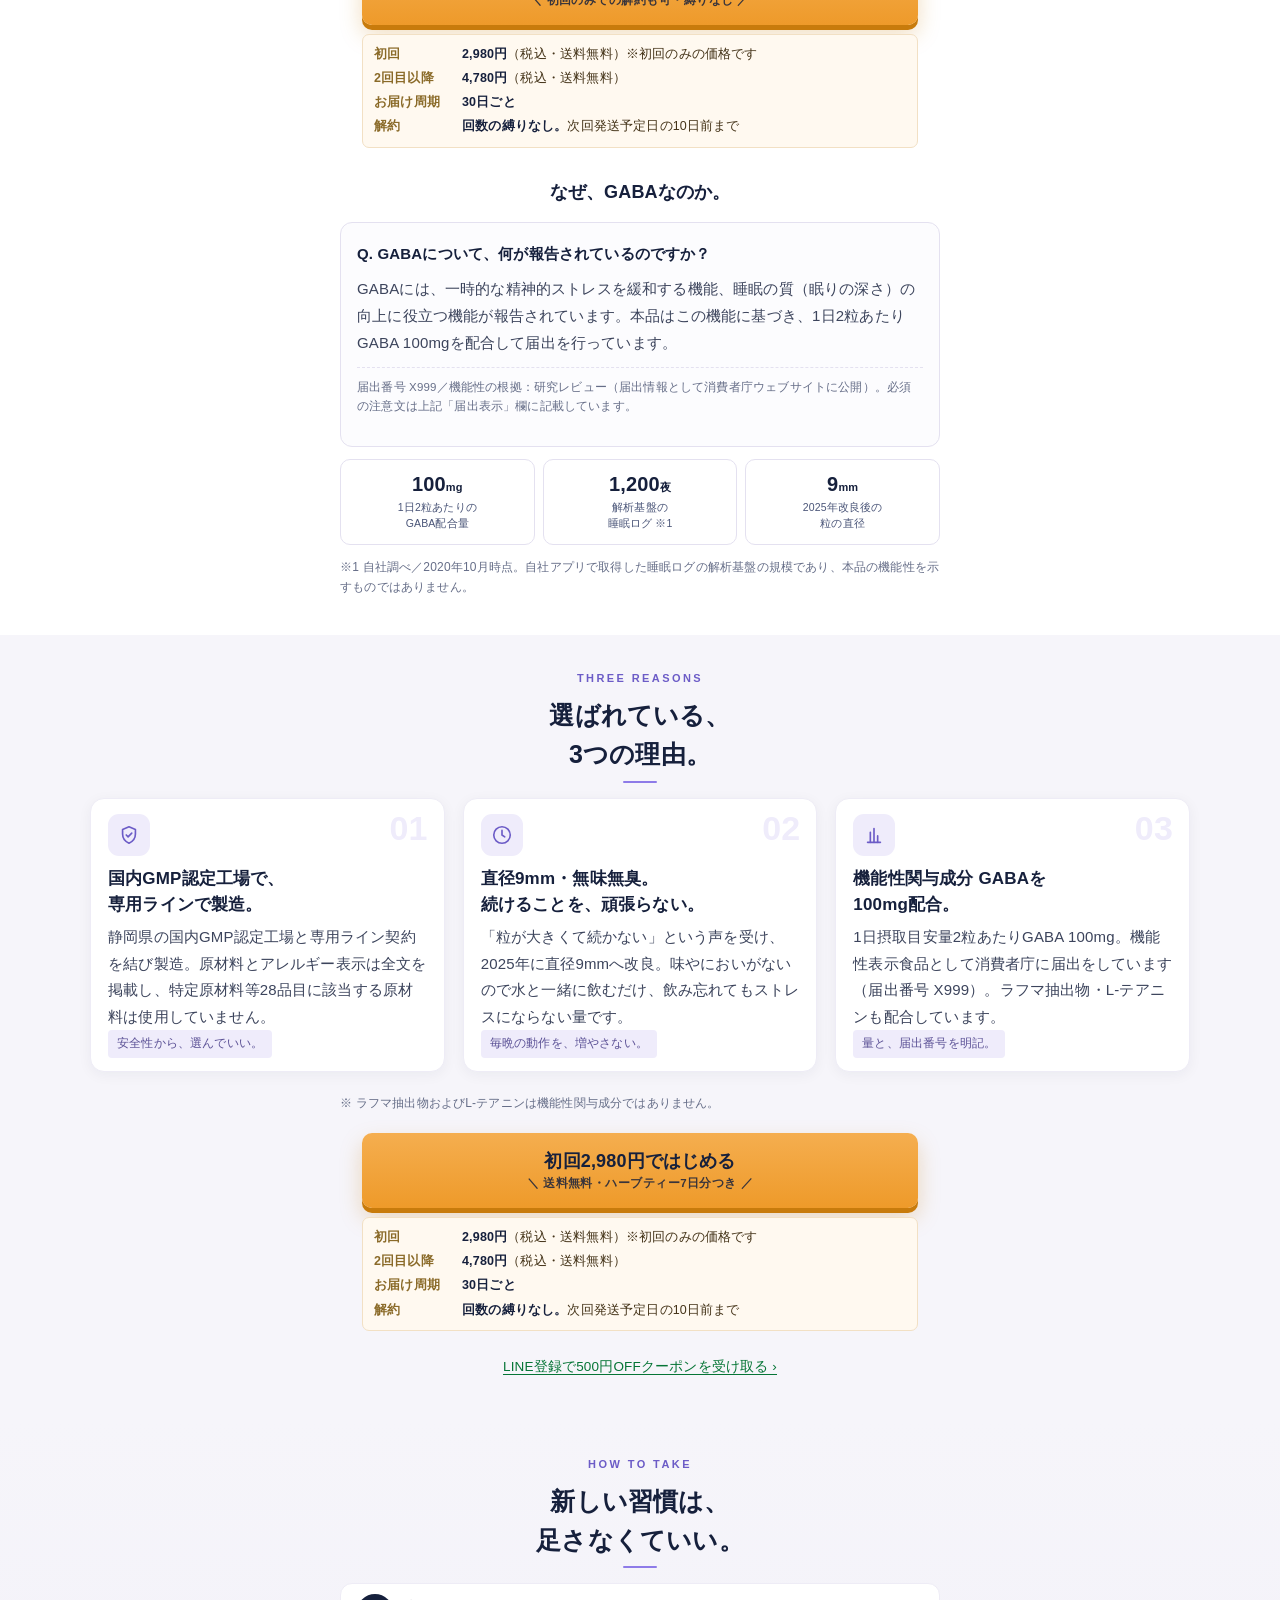
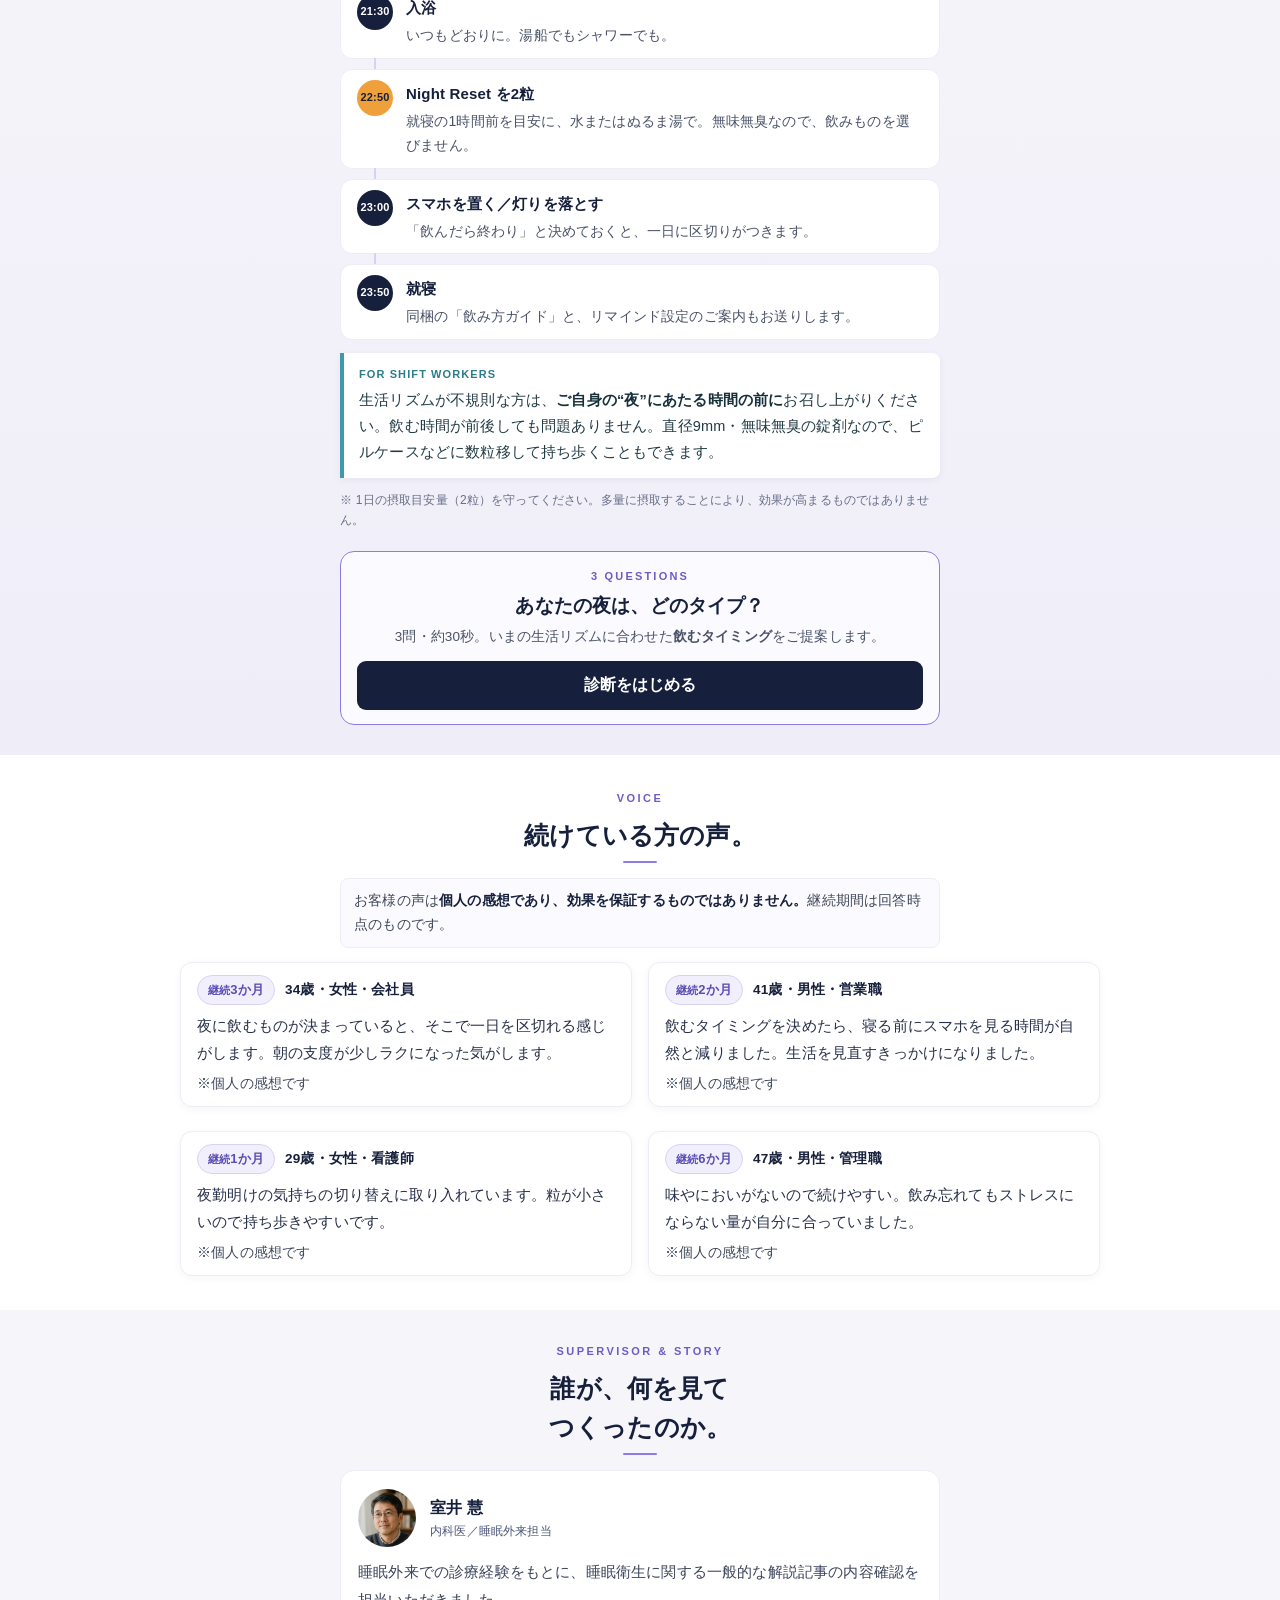
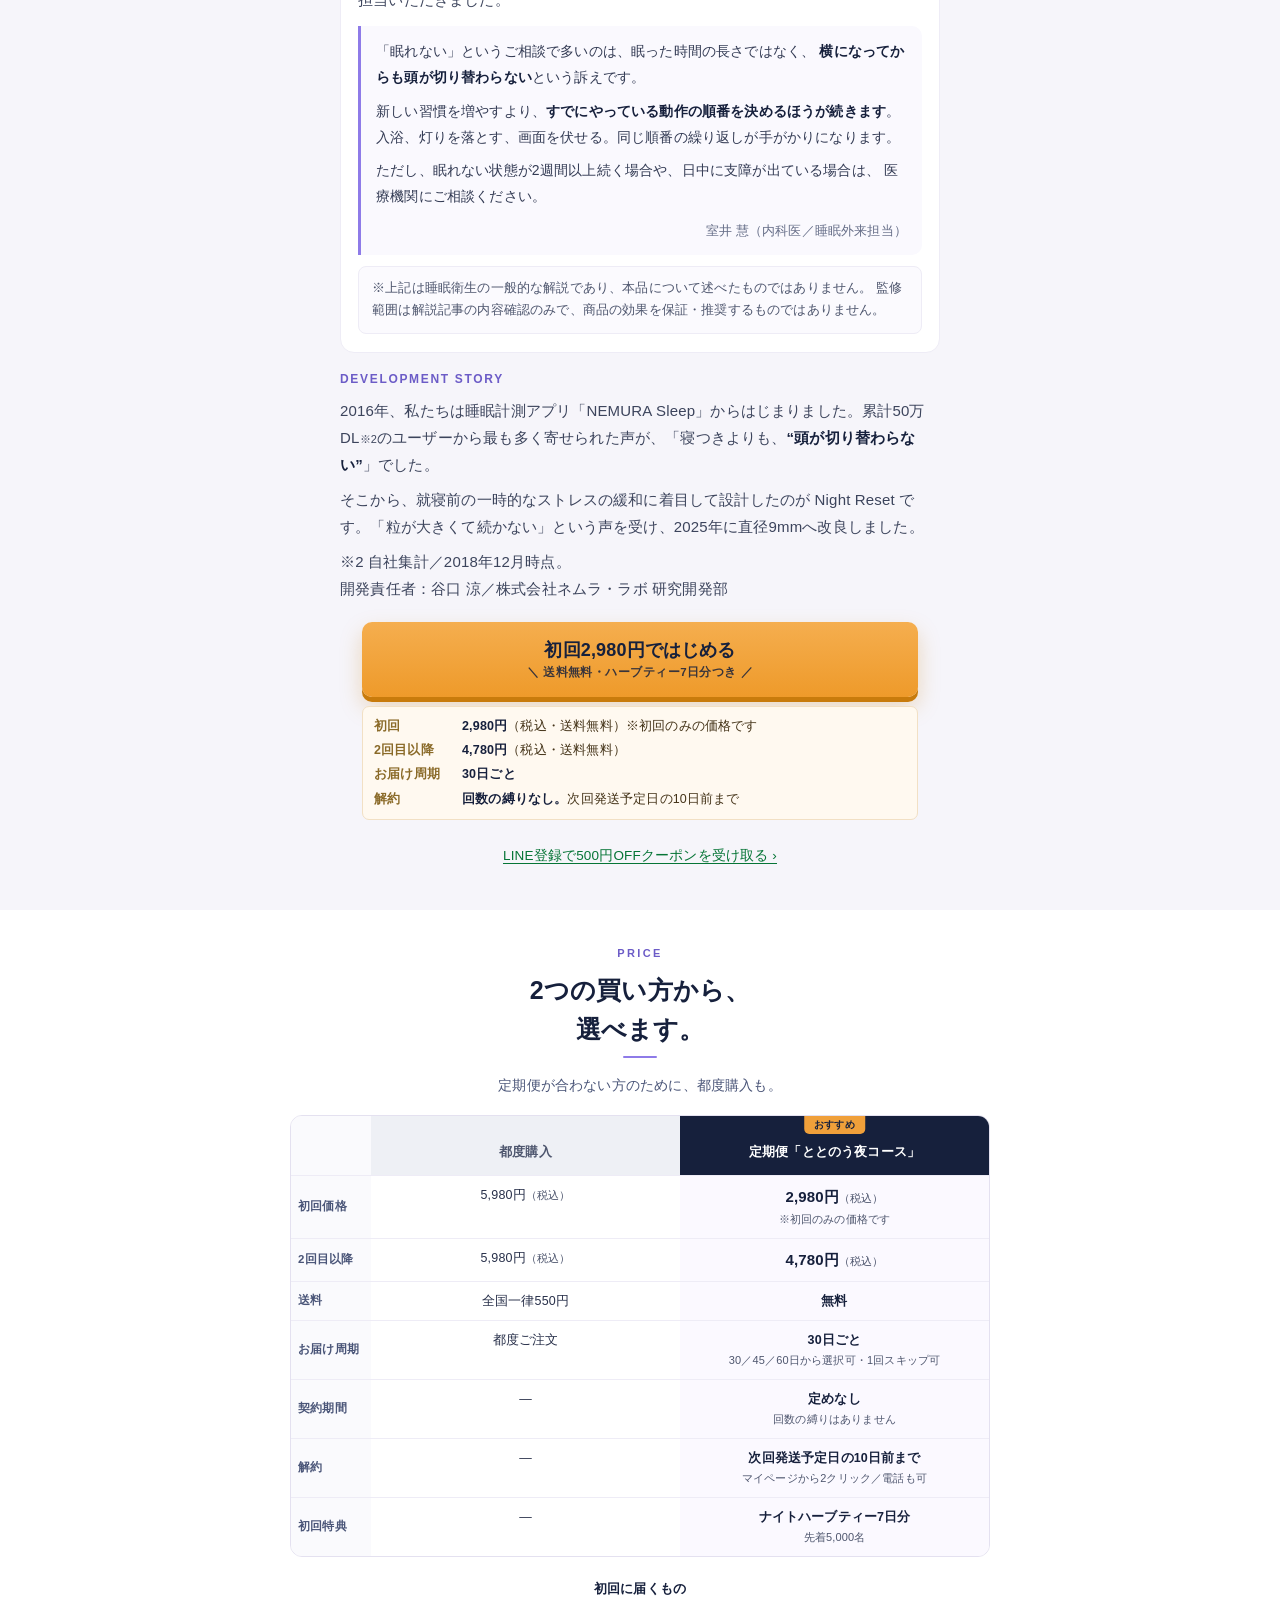
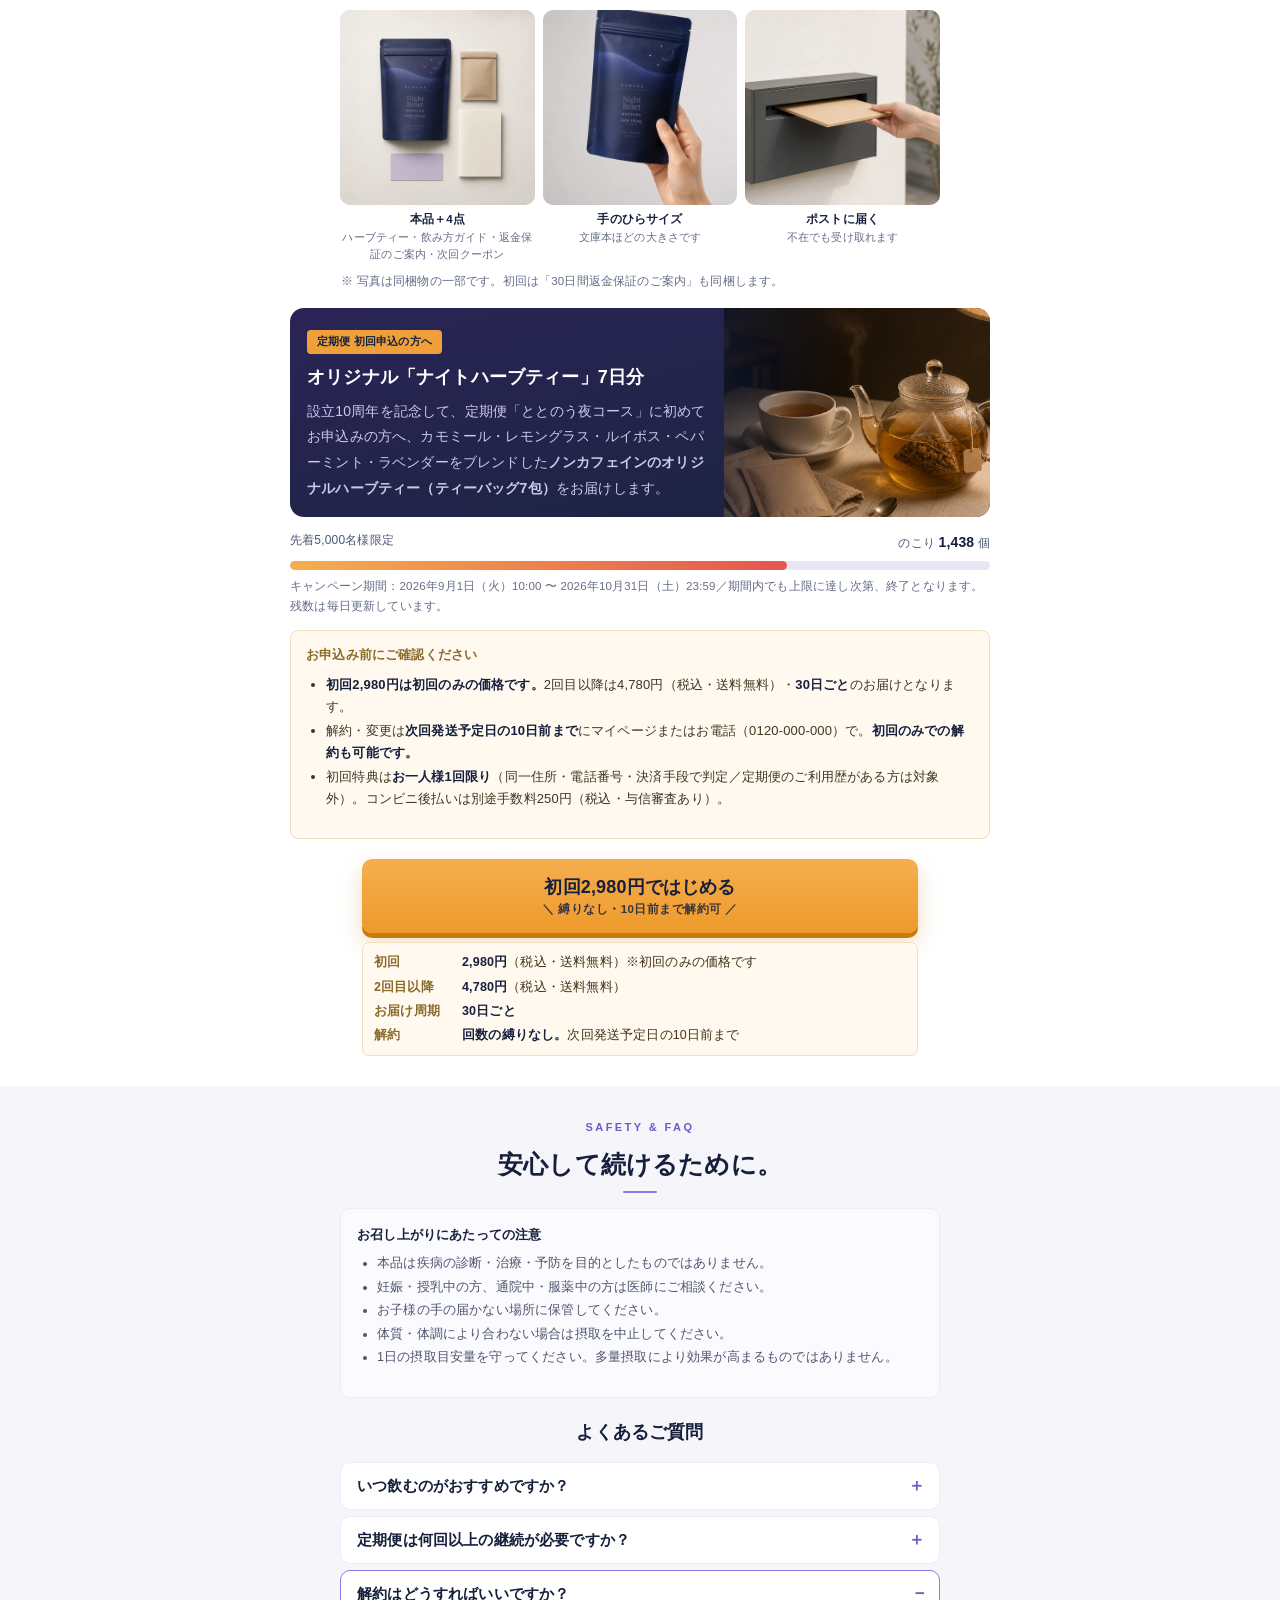
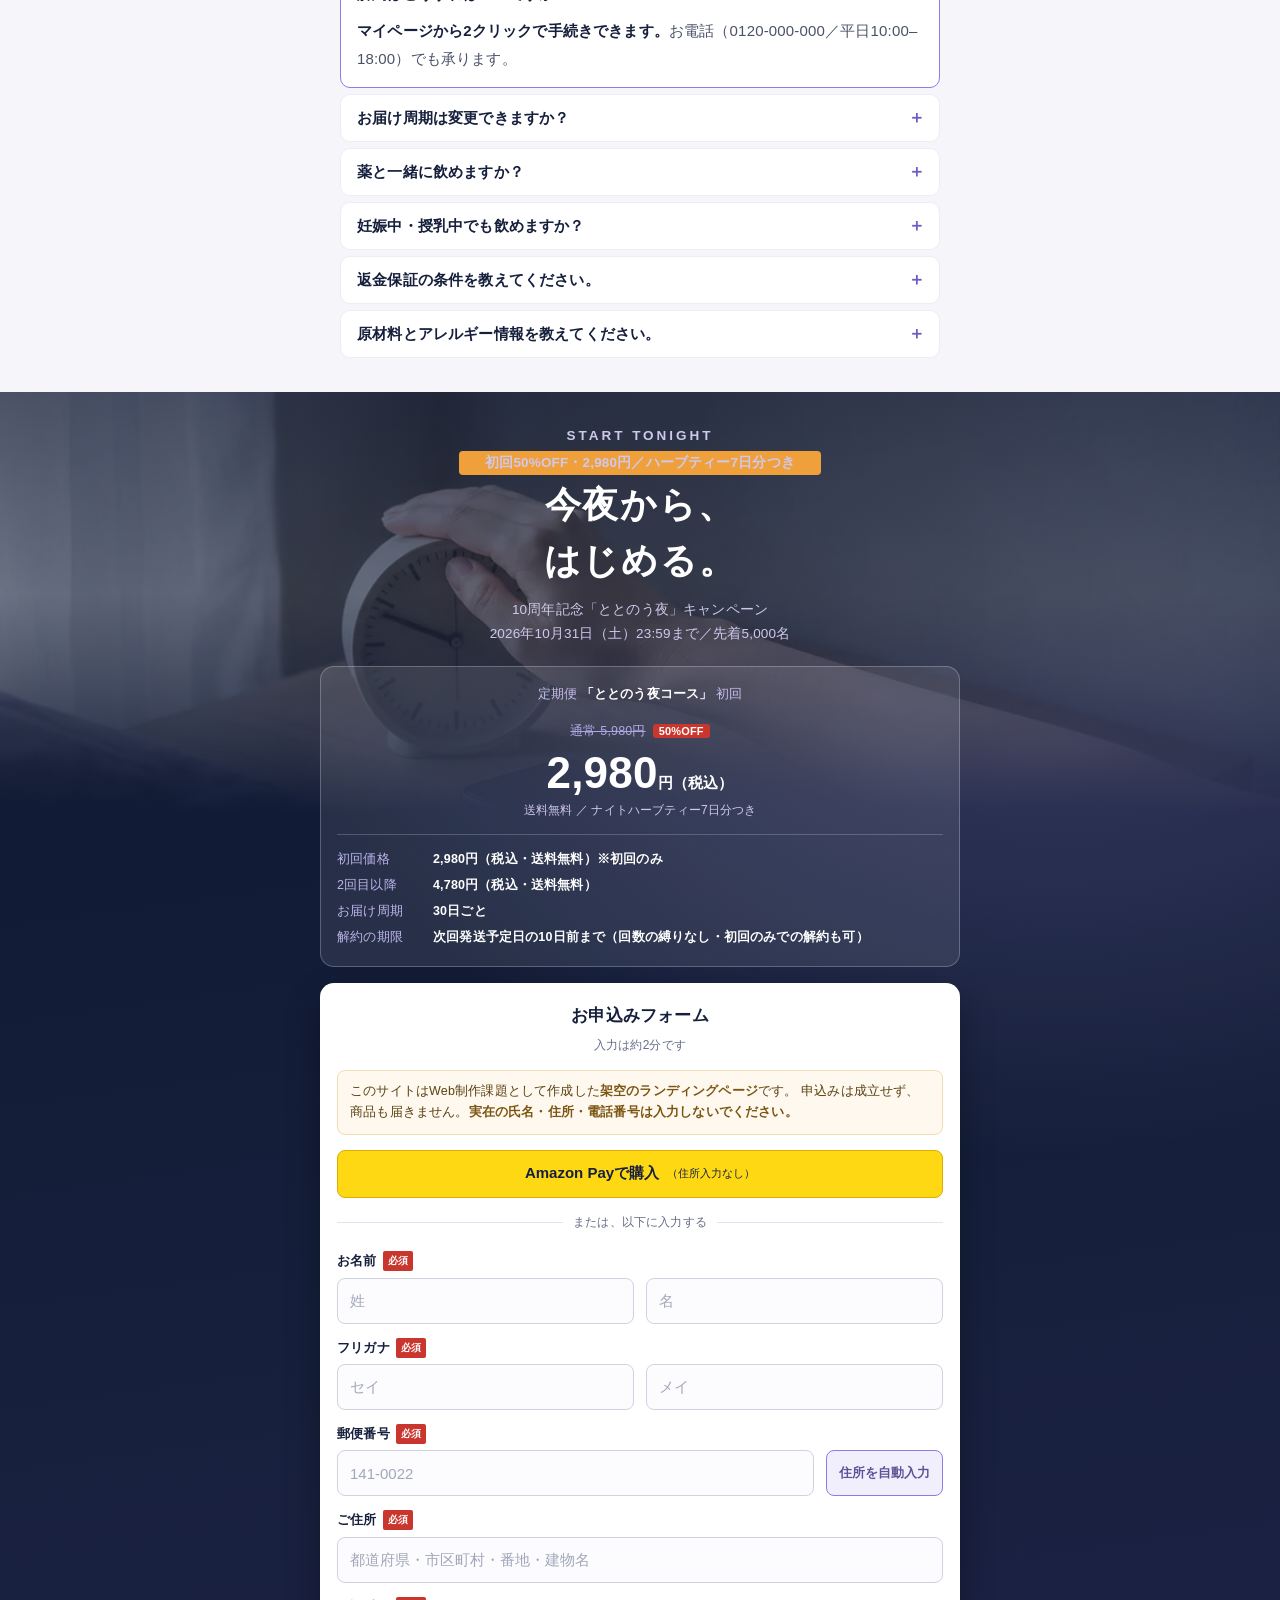
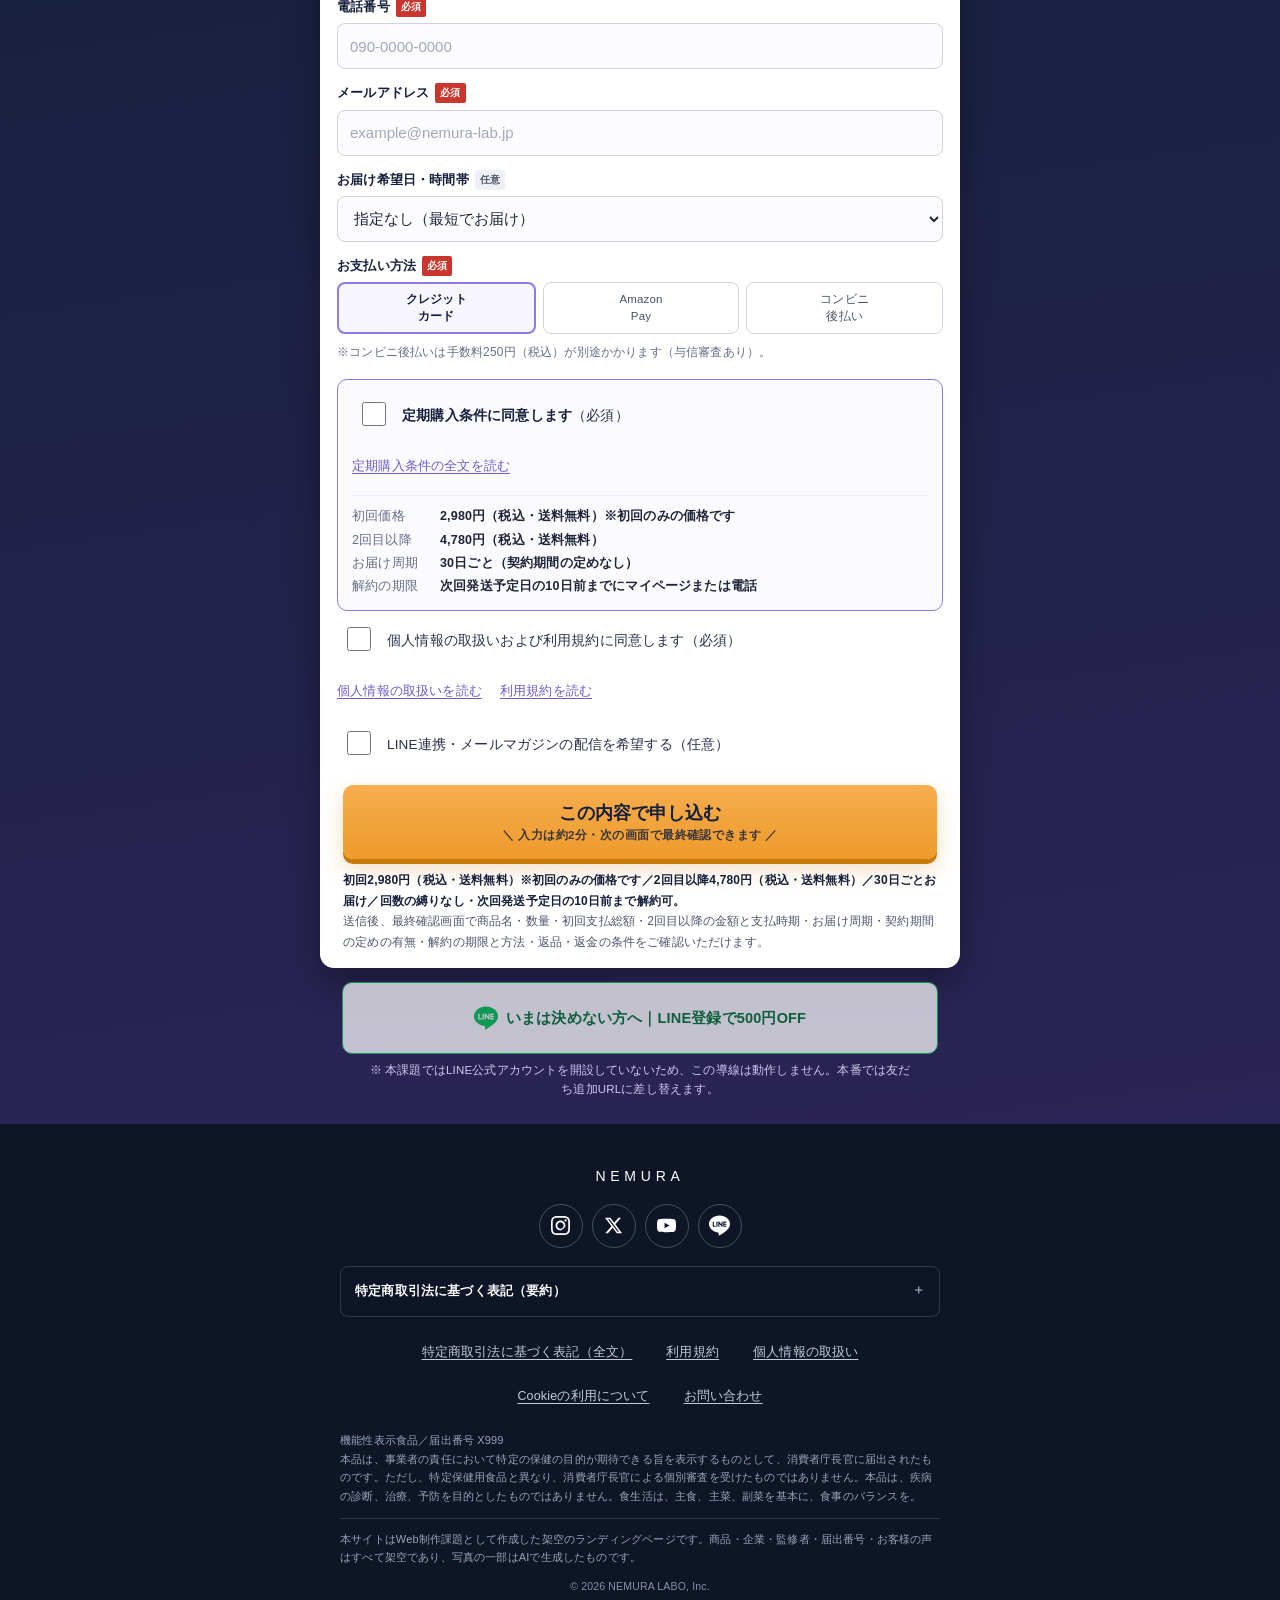
==== commit 780193c3: "修正" ====
--- a/NEMURA_LP_site/index.html
+++ b/NEMURA_LP_site/index.html
@@ -3,22 +3,33 @@
 <head>
 <meta charset="utf-8">
 <meta name="viewport" content="width=device-width, initial-scale=1, viewport-fit=cover">
-<title>Night Reset｜機能性表示食品 GABA100mg 定期便 初回2,980円｜NEMURA</title>
+<title>Night Reset｜機能性表示食品 GABA 100mg 定期便 初回2,980円｜NEMURA</title>
 <meta name="description" content="機能性表示食品「Night Reset」。GABA 100mgを1日2粒に。定期便「ととのう夜コース」初回2,980円（税込・送料無料）／2回目以降4,780円／30日ごと／回数の縛りなし。届出番号 X999。">
+<!-- favicon：頭文字のNだけの角丸マーク。16pxまで縮むので要素はこれ以上足さない -->
+<link rel="icon" href="images/favicon.svg" type="image/svg+xml">
+<link rel="icon" href="images/favicon.ico" sizes="32x32">
+<link rel="apple-touch-icon" href="images/favicon-180.png">
 <meta name="theme-color" content="#16203C">
 <!-- 公開URLが決まったら、canonical と og:url をここに書き足します。
      例：<link rel="canonical" href="https://ユーザー名.github.io/リポジトリ名/">
      いまは実在しないドメインを指すと検索エンジンに誤った正規URLを教えてしまうため、あえて置いていません。 -->
 <meta property="og:type" content="website">
+<meta property="og:site_name" content="NEMURA">
+<meta property="og:locale" content="ja_JP">
 <meta property="og:title" content="眠りは、整えられる。｜Night Reset（機能性表示食品）">
 <meta property="og:description" content="寝た時間は足りているのに、朝がしんどい。そんな夜に、ひと区切りをつくる2粒を。定期便 初回2,980円（税込・送料無料）・回数の縛りなし。">
 <meta property="og:image" content="images/ogp.jpg">
 <meta property="og:image:width" content="1200">
 <meta property="og:image:height" content="630">
 <meta name="twitter:card" content="summary_large_image">
-<!-- FVビジュアルは LCP 要素。preload 必須・loading="lazy" 禁止 -->
-<link rel="preload" as="image" href="images/fv-sp.webp"
+<meta name="twitter:title" content="眠りは、整えられる。｜Night Reset（機能性表示食品）">
+<meta name="twitter:description" content="寝た時間は足りているのに、朝がしんどい。そんな夜に、ひと区切りをつくる2粒を。定期便 初回2,980円（税込・送料無料）・回数の縛りなし。">
+<meta name="twitter:image" content="images/ogp.jpg">
+<!-- FVビジュアルは LCP 要素。preload 必須・loading="lazy" 禁止。
+     media を付けないと、PCでもスマホ用の縦長画像を先に取りに行ってしまう -->
+<link rel="preload" as="image" href="images/fv-sp.webp" media="(max-width:1023px)"
       imagesrcset="images/fv-sp@1x.webp 600w, images/fv-sp.webp 1200w" imagesizes="100vw">
+<link rel="preload" as="image" href="images/fv-pc.webp" media="(min-width:1024px)">
 
 <link rel="stylesheet" href="style.css">
 </head>
@@ -40,12 +51,7 @@
   </picture>
   <div class="fv-scrim"></div>
   <div class="stars">
-    <i style="left:26px;top:64px;width:2px;height:2px;opacity:.75"></i>
-    <i style="left:88px;top:38px;width:3px;height:3px;opacity:.5"></i>
-    <i style="left:150px;top:78px;width:2px;height:2px;opacity:.6"></i>
-    <i style="left:300px;top:120px;width:2px;height:2px;opacity:.45"></i>
-    <i style="left:340px;top:60px;width:3px;height:3px;opacity:.35"></i>
-    <i style="left:60px;top:150px;width:2px;height:2px;opacity:.4"></i>
+    <i></i><i></i><i></i><i></i><i></i><i></i>
   </div>
 
   <div class="fv-inner">
@@ -75,7 +81,7 @@
   <div class="price">
     <div class="cap">定期便 <b>「ととのう夜コース」</b> 初回</div>
     <div class="row"><span class="was">通常 5,980円</span><span class="off">50%OFF</span></div>
-    <div class="now"><span class="n">2,980</span>円<span style="font-size:12px">（税込）</span></div>
+    <div class="now"><span class="n">2,980</span>円<span class="tax">（税込）</span></div>
     <div class="ship">送料無料 ／ ナイトハーブティー7日分つき</div>
   </div>
 
@@ -218,7 +224,7 @@
     <div class="r"><span class="k">製造</span><span class="v">国内GMP認定工場（静岡県）</span></div>
   </div>
 
-  <div class="cta-wrap" style="margin-top:20px">
+  <div class="cta-wrap gap-l">
     <a class="btn" data-cta="product" href="#form">初回2,980円ではじめる<span class="small">＼ 初回のみでの解約も可・縛りなし ／</span></a>
     <div class="terms">
       <div class="r"><span class="k">初回</span><span><b>2,980円</b>（税込・送料無料）※初回のみの価格です</span></div>
@@ -239,7 +245,7 @@
     <div class="pill"><div class="n">1,200<small>夜</small></div><div class="l">解析基盤の<br>睡眠ログ ※1</div></div>
     <div class="pill"><div class="n">9<small>mm</small></div><div class="l">2025年改良後の<br>粒の直径</div></div>
   </div>
-  <p class="note pad" style="margin-top:11px">※1 自社調べ／2020年10月時点。自社アプリで取得した睡眠ログの解析基盤の規模であり、本品の機能性を示すものではありません。</p>
+  <p class="note pad gap-m">※1 自社調べ／2020年10月時点。自社アプリで取得した睡眠ログの解析基盤の規模であり、本品の機能性を示すものではありません。</p>
 </section>
 
 <!-- ================= ⑤ 3つの理由 ================= -->
@@ -270,9 +276,9 @@
     <span class="tag">量と、届出番号を明記。</span></div>
   </div><!-- /rgrid -->
 
-  <p class="note pad" style="margin-top:12px">※ ラフマ抽出物およびL-テアニンは機能性関与成分ではありません。</p>
-
-  <div class="cta-wrap" style="margin-top:20px">
+  <p class="note pad gap-m">※ ラフマ抽出物およびL-テアニンは機能性関与成分ではありません。</p>
+
+  <div class="cta-wrap gap-l">
     <a class="btn" data-cta="reasons" href="#form">初回2,980円ではじめる<span class="small">＼ 送料無料・ハーブティー7日分つき ／</span></a>
     <div class="terms">
       <div class="r"><span class="k">初回</span><span><b>2,980円</b>（税込・送料無料）※初回のみの価格です</span></div>
@@ -308,10 +314,10 @@
     <span class="h">FOR SHIFT WORKERS</span>
     生活リズムが不規則な方は、<b>ご自身の“夜”にあたる時間の前に</b>お召し上がりください。飲む時間が前後しても問題ありません。直径9mm・無味無臭の錠剤なので、ピルケースなどに数粒移して持ち歩くこともできます。
   </div>
-  <p class="note pad" style="margin-top:11px">※ 1日の摂取目安量（2粒）を守ってください。多量に摂取することにより、効果が高まるものではありません。</p>
+  <p class="note pad gap-m">※ 1日の摂取目安量（2粒）を守ってください。多量に摂取することにより、効果が高まるものではありません。</p>
 
   <!-- ⑥b 睡眠タイプ診断（§18）：飲み方セクション内に統合 -->
-  <div data-section="06b_diagnosis" style="margin-top:18px">
+  <div class="gap-l" data-section="06b_diagnosis">
   <div class="dx-card">
 
     <!-- 初期状態 -->
@@ -325,7 +331,7 @@
     <!-- 設問 -->
     <div class="dx-panel" id="dxPanel" role="group" aria-labelledby="dxLegend">
       <div class="dx-prog" aria-hidden="true"><i class="on"></i><i></i><i></i></div>
-      <fieldset class="dx-q" style="border:0;padding:0;margin:0">
+      <fieldset class="dx-q">
         <legend id="dxLegend"><span class="qn" id="dxQn">QUESTION 1 / 3</span><span id="dxQt"></span></legend>
         <div id="dxOpts"></div>
       </fieldset>
@@ -344,7 +350,7 @@
         <ul id="dxPlan"></ul>
       </div>
       <p class="dx-note">本診断は、ご回答いただいた生活習慣の傾向をもとに<b>お召し上がりのタイミングをご提案するもの</b>です。疾病の有無や健康状態を判定・示唆するものではありません。気になる症状がある場合は医師にご相談ください。</p>
-      <div class="cta-wrap" style="padding:0">
+      <div class="cta-wrap flush">
         <a class="btn" data-cta="diagnosis" href="#form">初回2,980円ではじめる<span class="small">＼ 回数の縛りなし・初回のみでの解約も可 ／</span></a>
         <div class="terms">
           <div class="r"><span class="k">初回</span><span><b>2,980円</b>（税込・送料無料）※初回のみの価格です</span></div>
@@ -421,12 +427,12 @@
 
   <div class="story">
     <div class="h">DEVELOPMENT STORY</div>
-    <p>2016年、私たちは睡眠計測アプリ「NEMURA Sleep」からはじまりました。累計50万DL<span style="font-size:11px">※2</span>のユーザーから最も多く寄せられた声が、「寝つきよりも、<b>“頭が切り替わらない”</b>」でした。</p>
+    <p>2016年、私たちは睡眠計測アプリ「NEMURA Sleep」からはじまりました。累計50万DL<span class="supnum">※2</span>のユーザーから最も多く寄せられた声が、「寝つきよりも、<b>“頭が切り替わらない”</b>」でした。</p>
     <p>そこから、就寝前の一時的なストレスの緩和に着目して設計したのが Night Reset です。「粒が大きくて続かない」という声を受け、2025年に直径9mmへ改良しました。</p>
-    <p class="note" style="margin-top:9px">※2 自社集計／2018年12月時点。<br>開発責任者：谷口 涼／株式会社ネムラ・ラボ 研究開発部</p>
-  </div>
-
-  <div class="cta-wrap" style="margin-top:20px">
+    <p class="note gap-m">※2 自社集計／2018年12月時点。<br>開発責任者：谷口 涼／株式会社ネムラ・ラボ 研究開発部</p>
+  </div>
+
+  <div class="cta-wrap gap-l">
     <a class="btn" data-cta="supervisor" href="#form">初回2,980円ではじめる<span class="small">＼ 送料無料・ハーブティー7日分つき ／</span></a>
     <div class="terms">
       <div class="r"><span class="k">初回</span><span><b>2,980円</b>（税込・送料無料）※初回のみの価格です</span></div>
@@ -522,7 +528,7 @@
     </ul>
   </div>
 
-  <div class="cta-wrap" style="margin-top:18px">
+  <div class="cta-wrap gap-l">
     <a class="btn" data-cta="plan" href="#form">初回2,980円ではじめる<span class="small">＼ 縛りなし・10日前まで解約可 ／</span></a>
     <div class="terms">
       <div class="r"><span class="k">初回</span><span><b>2,980円</b>（税込・送料無料）※初回のみの価格です</span></div>
@@ -596,6 +602,10 @@
     <p class="fh">お申込みフォーム</p>
     <p class="fs">入力は約2分です</p>
 
+    <!-- 架空サイトである以上、本物の個人情報を受け取ってしまう余地は残さない -->
+    <p class="demo-note" role="note">このサイトはWeb制作課題として作成した<b>架空のランディングページ</b>です。
+      申込みは成立せず、商品も届きません。<b>実在の氏名・住所・電話番号は入力しないでください。</b></p>
+
     <button type="button" class="apay" data-cta="amazon-pay">Amazon Payで購入<small>（住所入力なし）</small></button>
     <div class="or">または、以下に入力する</div>
 
@@ -620,16 +630,14 @@
         <input type="radio" name="pay" id="pay2"><label for="pay2">Amazon<br>Pay</label>
         <input type="radio" name="pay" id="pay3"><label for="pay3">コンビニ<br>後払い</label>
       </div>
-      <p class="note" style="margin:7px 0 0">※コンビニ後払いは手数料250円（税込）が別途かかります（与信審査あり）。</p></div>
+      <p class="note gap-s">※コンビニ後払いは手数料250円（税込）が別途かかります（与信審査あり）。</p></div>
 
     <div class="agree">
       <div class="chk">
         <input type="checkbox" id="agreeSub" required>
         <label for="agreeSub"><b>定期購入条件に同意します</b>（必須）</label>
       </div>
-      <p class="agree-links" style="margin:6px 0 0"><a href="terms.html#subscription" target="_blank" rel="noopener">定期購入条件の全文を読む</a></p>
-      <div style="display:none">
-      </div>
+      <p class="agree-links gap-s"><a href="terms.html#subscription" target="_blank" rel="noopener">定期購入条件の全文を読む</a></p>
       <div class="cond">
         <div class="r"><span class="k">初回価格</span><span class="v">2,980円（税込・送料無料）※初回のみの価格です</span></div>
         <div class="r"><span class="k">2回目以降</span><span class="v">4,780円（税込・送料無料）</span></div>
@@ -649,7 +657,7 @@
     </p>
     <p class="err" id="errPp" role="alert" aria-live="polite" hidden>▲ 個人情報の取扱い・利用規約への同意にチェックを入れてください。</p>
     <!-- ハニーポット：人には見えない。埋まっていたら機械とみなして弾く -->
-    <div aria-hidden="true" style="position:absolute;left:-9999px;width:1px;height:1px;overflow:hidden">
+    <div class="hp" aria-hidden="true">
       <label for="company">会社名（入力しないでください）</label>
       <input type="text" name="company" id="company" tabindex="-1" autocomplete="off">
     </div>
@@ -664,7 +672,8 @@
   </form>
 
   <div class="lineb" id="line">
-    <a class="btn-line" data-cta="line-final" href="#line"><svg class="lg" viewBox="0 0 24 24" aria-hidden="true" focusable="false"><path d="M19.365 9.863c.349 0 .63.285.63.631 0 .345-.281.63-.63.63H17.61v1.125h1.755c.349 0 .63.283.63.63 0 .344-.281.629-.63.629h-2.386c-.345 0-.627-.285-.627-.629V8.108c0-.345.282-.63.63-.63h2.386c.346 0 .627.285.627.63 0 .349-.281.63-.63.63H17.61v1.125h1.755zm-3.855 3.016c0 .27-.174.51-.432.596-.06.021-.135.031-.199.031-.211 0-.391-.09-.51-.25l-2.443-3.317v2.94c0 .344-.279.629-.631.629-.346 0-.626-.285-.626-.629V8.108c0-.27.173-.51.43-.595.06-.023.136-.033.194-.033.195 0 .375.104.495.254l2.462 3.33V8.108c0-.345.282-.63.63-.63.345 0 .63.285.63.63v4.771zm-5.741 0c0 .344-.282.629-.631.629-.345 0-.627-.285-.627-.629V8.108c0-.345.282-.63.63-.63.346 0 .628.285.628.63v4.771zm-2.466.629H4.917c-.345 0-.63-.285-.63-.629V8.108c0-.345.285-.63.63-.63.348 0 .63.285.63.63v4.141h1.756c.348 0 .629.283.629.63 0 .344-.282.629-.629.629M24 10.314C24 4.943 18.615.572 12 .572S0 4.943 0 10.314c0 4.811 4.27 8.842 10.035 9.608.391.082.923.258 1.058.59.12.301.079.766.038 1.08l-.164 1.02c-.045.301-.24 1.186 1.049.645 1.291-.539 6.916-4.078 9.436-6.975C23.176 14.393 24 12.458 24 10.314"/></svg>いまは決めない方へ｜LINE登録で500円OFF</a>
+    <div class="btn-line is-mock"><svg class="lg" viewBox="0 0 24 24" aria-hidden="true" focusable="false"><path d="M19.365 9.863c.349 0 .63.285.63.631 0 .345-.281.63-.63.63H17.61v1.125h1.755c.349 0 .63.283.63.63 0 .344-.281.629-.63.629h-2.386c-.345 0-.627-.285-.627-.629V8.108c0-.345.282-.63.63-.63h2.386c.346 0 .627.285.627.63 0 .349-.281.63-.63.63H17.61v1.125h1.755zm-3.855 3.016c0 .27-.174.51-.432.596-.06.021-.135.031-.199.031-.211 0-.391-.09-.51-.25l-2.443-3.317v2.94c0 .344-.279.629-.631.629-.346 0-.626-.285-.626-.629V8.108c0-.27.173-.51.43-.595.06-.023.136-.033.194-.033.195 0 .375.104.495.254l2.462 3.33V8.108c0-.345.282-.63.63-.63.345 0 .63.285.63.63v4.771zm-5.741 0c0 .344-.282.629-.631.629-.345 0-.627-.285-.627-.629V8.108c0-.345.282-.63.63-.63.346 0 .628.285.628.63v4.771zm-2.466.629H4.917c-.345 0-.63-.285-.63-.629V8.108c0-.345.285-.63.63-.63.348 0 .63.285.63.63v4.141h1.756c.348 0 .629.283.629.63 0 .344-.282.629-.629.629M24 10.314C24 4.943 18.615.572 12 .572S0 4.943 0 10.314c0 4.811 4.27 8.842 10.035 9.608.391.082.923.258 1.058.59.12.301.079.766.038 1.08l-.164 1.02c-.045.301-.24 1.186 1.049.645 1.291-.539 6.916-4.078 9.436-6.975C23.176 14.393 24 12.458 24 10.314"/></svg>いまは決めない方へ｜LINE登録で500円OFF</div>
+    <p class="mocknote">※ 本課題ではLINE公式アカウントを開設していないため、この導線は動作しません。本番では友だち追加URLに差し替えます。</p>
   </div>
 
 </section>
@@ -718,7 +727,8 @@
     <button type="button" class="exit-close" id="exitClose" aria-label="閉じる">閉じる</button>
     <h3 id="exitTitle">今日は決めなくて大丈夫です。</h3>
     <p id="exitDesc">LINEのお友だち登録で、<b>500円OFFクーポン</b>をお送りします。定期便「ととのう夜コース」は<b>回数の縛りなし・初回のみでの解約も可能</b>です。</p>
-    <a class="btn-line" data-cta="line-exit" href="#line"><svg class="lg" viewBox="0 0 24 24" aria-hidden="true" focusable="false"><path d="M19.365 9.863c.349 0 .63.285.63.631 0 .345-.281.63-.63.63H17.61v1.125h1.755c.349 0 .63.283.63.63 0 .344-.281.629-.63.629h-2.386c-.345 0-.627-.285-.627-.629V8.108c0-.345.282-.63.63-.63h2.386c.346 0 .627.285.627.63 0 .349-.281.63-.63.63H17.61v1.125h1.755zm-3.855 3.016c0 .27-.174.51-.432.596-.06.021-.135.031-.199.031-.211 0-.391-.09-.51-.25l-2.443-3.317v2.94c0 .344-.279.629-.631.629-.346 0-.626-.285-.626-.629V8.108c0-.27.173-.51.43-.595.06-.023.136-.033.194-.033.195 0 .375.104.495.254l2.462 3.33V8.108c0-.345.282-.63.63-.63.345 0 .63.285.63.63v4.771zm-5.741 0c0 .344-.282.629-.631.629-.345 0-.627-.285-.627-.629V8.108c0-.345.282-.63.63-.63.346 0 .628.285.628.63v4.771zm-2.466.629H4.917c-.345 0-.63-.285-.63-.629V8.108c0-.345.285-.63.63-.63.348 0 .63.285.63.63v4.141h1.756c.348 0 .629.283.629.63 0 .344-.282.629-.629.629M24 10.314C24 4.943 18.615.572 12 .572S0 4.943 0 10.314c0 4.811 4.27 8.842 10.035 9.608.391.082.923.258 1.058.59.12.301.079.766.038 1.08l-.164 1.02c-.045.301-.24 1.186 1.049.645 1.291-.539 6.916-4.078 9.436-6.975C23.176 14.393 24 12.458 24 10.314"/></svg>LINE登録で500円OFFを受け取る</a>
+    <div class="btn-line is-mock"><svg class="lg" viewBox="0 0 24 24" aria-hidden="true" focusable="false"><path d="M19.365 9.863c.349 0 .63.285.63.631 0 .345-.281.63-.63.63H17.61v1.125h1.755c.349 0 .63.283.63.63 0 .344-.281.629-.63.629h-2.386c-.345 0-.627-.285-.627-.629V8.108c0-.345.282-.63.63-.63h2.386c.346 0 .627.285.627.63 0 .349-.281.63-.63.63H17.61v1.125h1.755zm-3.855 3.016c0 .27-.174.51-.432.596-.06.021-.135.031-.199.031-.211 0-.391-.09-.51-.25l-2.443-3.317v2.94c0 .344-.279.629-.631.629-.346 0-.626-.285-.626-.629V8.108c0-.27.173-.51.43-.595.06-.023.136-.033.194-.033.195 0 .375.104.495.254l2.462 3.33V8.108c0-.345.282-.63.63-.63.345 0 .63.285.63.63v4.771zm-5.741 0c0 .344-.282.629-.631.629-.345 0-.627-.285-.627-.629V8.108c0-.345.282-.63.63-.63.346 0 .628.285.628.63v4.771zm-2.466.629H4.917c-.345 0-.63-.285-.63-.629V8.108c0-.345.285-.63.63-.63.348 0 .63.285.63.63v4.141h1.756c.348 0 .629.283.629.63 0 .344-.282.629-.629.629M24 10.314C24 4.943 18.615.572 12 .572S0 4.943 0 10.314c0 4.811 4.27 8.842 10.035 9.608.391.082.923.258 1.058.59.12.301.079.766.038 1.08l-.164 1.02c-.045.301-.24 1.186 1.049.645 1.291-.539 6.916-4.078 9.436-6.975C23.176 14.393 24 12.458 24 10.314"/></svg>LINE登録で500円OFFを受け取る</div>
+    <p class="mocknote">※ 本課題では動作しません。</p>
     <button type="button" class="exit-again" id="exitDismiss">このまま読み続ける</button>
   </div>
 </div>
--- a/NEMURA_LP_site/style.css
+++ b/NEMURA_LP_site/style.css
@@ -24,9 +24,9 @@
 .p-index :focus-visible{outline:3px solid var(--amber);outline-offset:2px;border-radius:4px;}
 .p-index .sr{position:absolute;width:1px;height:1px;padding:0;margin:-1px;overflow:hidden;clip:rect(0 0 0 0);white-space:nowrap;border:0;}
 .p-index body{margin:0;width:100%;background:#fff;color:var(--ink);
-  font-family:"Noto Sans JP","Hiragino Sans","Yu Gothic",sans-serif;
+  font-family:"Noto Sans JP","Hiragino Sans","Hiragino Kaku Gothic ProN","Yu Gothic","Meiryo",sans-serif;
   font-size:16px;line-height:1.8;letter-spacing:.01em;}
-.p-index .mincho{font-family:"Noto Serif JP","Hiragino Mincho ProN",serif;}
+.p-index .mincho{font-family:"Noto Serif JP","Hiragino Mincho ProN","Yu Mincho","YuMincho","MS PMincho",serif;}
 .p-index p{margin:0 0 1em;}
 .p-index ul{margin:0 0 14px;padding-left:20px;}
 .p-index section{position:relative;}
@@ -39,14 +39,38 @@
 .p-index .rule{width:34px;height:2px;background:var(--lav);margin:0 auto 15px;border-radius:2px;}
 .p-index .note{font-size:12px;line-height:1.7;color:var(--note);}
 .p-index .dis{font-size:13px;line-height:1.7;color:#4E566E;}
+/* ---------- 間隔・体裁の小クラス ----------
+   HTMLに style="" を直接書くと、あとから一括で調整できず、
+   同じ意味の余白が 18px / 20px のように少しずつずれていく。
+   意味の単位で3段階に丸めてここに集約する。 */
+.p-index .gap-s{margin-top:8px;}
+.p-index .gap-m{margin-top:12px;}
+.p-index .gap-l{margin-top:20px;}
+.p-index .tax{font-size:12px;}
+/* 価格の「（税込）」 */
+.p-index .supnum{font-size:11px;}
+/* 本文中の注記番号 ※1 など */
+/* ハニーポット。人には見えないが、読み上げ・タブ移動からも外してある */
+.p-index .hp{position:absolute;left:-9999px;width:1px;height:1px;overflow:hidden;}
 /* ---------- CTA ---------- */
 .p-index .cta-wrap{padding:0 22px;}
+.p-index .cta-wrap.flush{padding:0;}
 .p-index .btn{display:block;width:100%;border:0;cursor:pointer;
   background:linear-gradient(180deg,#F5AE4F,#EE9A2A);color:#16203C;
   text-decoration:none;text-align:center;font-size:18px;font-weight:700;line-height:1.35;
   padding:16px 12px;border-radius:10px;font-family:inherit;
   box-shadow:0 5px 0 #C87B0C,0 10px 22px rgba(200,123,12,.26);}
 .p-index .btn .small{display:block;font-size:11.5px;font-weight:700;opacity:.84;margin-top:3px;letter-spacing:.04em;}
+/* マウスのある環境だけ。タッチ端末に効かせると、押したあと明るいまま残る */
+@media (hover:hover) and (pointer:fine){
+.p-index .btn{transition:filter .15s ease;}
+.p-index .btn:hover{filter:brightness(1.05);}
+.p-index .sticky .bar{transition:filter .15s ease;}
+.p-index .sticky .bar:hover{filter:brightness(1.05);}
+}
+@media (prefers-reduced-motion:reduce){
+.p-index .btn,.p-index .sticky .bar{transition:none;}
+}
 .p-index .btn:active{transform:translateY(3px);box-shadow:0 2px 0 #C87B0C;}
 .p-index .terms{margin-top:9px;background:#FFF9F0;border:1px solid #F2E0C4;border-radius:7px;
   padding:9px 11px;font-size:12.5px;line-height:1.7;color:#443318;}
@@ -57,6 +81,12 @@
 .p-index .line-txt{text-align:center;margin:12px 0 0;}
 .p-index .line-txt a{font-size:13.5px;color:var(--line-d);text-decoration:underline;text-underline-offset:3px;
   display:inline-block;padding:12px 8px;}
+/* 架空ブランドなのでLINE公式アカウントが存在しない。
+   押しても何も起きないリンクにするより、押せない見本として置き、理由を添える */
+.p-index .btn-line.is-mock{cursor:default;opacity:.72;}
+.p-index .mocknote{font-size:11.5px;line-height:1.7;color:var(--note);margin:7px 22px 0;text-align:center;}
+/* ⑪は暗い背景。--note（明るい面用の灰）だと沈むので、同じ面の本文色に合わせる */
+.p-index .lineb .mocknote{color:#CFC8EC;}
 .p-index .btn-line{display:block;background:#fff;border:1.5px solid var(--line-g);color:var(--line-d);
   text-decoration:none;text-align:center;font-size:14.5px;font-weight:700;
   height:72px;line-height:1.4;border-radius:10px;display:flex;align-items:center;justify-content:center;gap:8px;}
@@ -72,21 +102,69 @@
   text-align:center;font-size:16px;font-weight:700;padding:10px;border-radius:8px;
   text-decoration:none;box-shadow:0 3px 0 #C87B0C;}
 .p-index .sticky .bar:active{transform:translateY(2px);box-shadow:0 1px 0 #C87B0C;}
-.p-index .sticky .fine{font-size:11px;color:#E6E2F5;text-align:center;margin:4px 0 0;line-height:1.35;}
+/* 上の .l1 とのアキ4pxに合わせる。影の3px分を足して 4+3=7px にする */
+.p-index .sticky .fine{font-size:11px;color:#E6E2F5;text-align:center;margin:7px 0 0;line-height:1.35;}
 @media (prefers-reduced-motion:reduce){
 .p-index .sticky{transition:none;}
 }
 /* ================= ① FV ================= */
-.p-index .fv{background:
+/* ① FV：写真を画面いっぱいに敷き、その上にコピーを置く。
+   スマホは写真が1画面ぶん（100svh）＝価格とボタンはその直後。
+   PCは写真がセクション全体。右にパウチが写るので、文字は左半分に置く。 */
+.p-index .fv{position:relative;isolation:isolate;overflow:hidden;
+  min-height:100svh;
+  background:
     radial-gradient(120% 60% at 78% 12%,rgba(190,175,255,.30) 0%,rgba(190,175,255,0) 55%),
     radial-gradient(90% 50% at 12% 88%,rgba(62,154,168,.22) 0%,rgba(62,154,168,0) 60%),
     linear-gradient(168deg,#0E1730 0%,#16203C 42%,#2B2456 78%,#3A2E63 100%);
-  color:#fff;padding:12px 0 40px;overflow:hidden;}
+  color:#fff;padding:12px 0 40px;}
+/* 端末が svh を知らない場合に備えて vh でも指定しておく（古い順に書く） */
+@supports not (height:100svh){
+.p-index .fv{min-height:100vh;}
+}
+.p-index .hero-bg{position:absolute;left:0;right:0;top:0;height:100svh;z-index:-2;display:block;
+  /* 写真の下端をぼかして、下に続く背景グラデーションと継ぎ目が出ないようにする */
+  -webkit-mask-image:linear-gradient(180deg,#000 0%,#000 86%,transparent 100%);
+          mask-image:linear-gradient(180deg,#000 0%,#000 86%,transparent 100%);}
+@supports not (height:100svh){
+.p-index .hero-bg{height:100vh;}
+}
+.p-index .hero-bg img{display:block;width:100%;height:100%;object-fit:cover;object-position:50% 50%;}
+/* 写真の上に文字を置くための減光。上ほど濃く、パウチのある下側は薄く残す */
+.p-index .fv-scrim{position:absolute;left:0;right:0;top:0;height:100svh;z-index:-1;pointer-events:none;
+  background:linear-gradient(180deg,
+    rgba(9,13,28,.88) 0%,rgba(9,13,28,.78) 22%,rgba(9,13,28,.40) 40%,
+    rgba(9,13,28,.10) 52%,rgba(9,13,28,.16) 78%,rgba(9,13,28,.34) 100%);}
+@supports not (height:100svh){
+.p-index .fv-scrim{height:100vh;}
+}
+.p-index .fv-flag{display:inline-block;margin:0 0 7px 20px;background:var(--amber);color:#16203C;
+  font-size:10.5px;font-weight:700;padding:4px 9px;border-radius:3px;letter-spacing:.02em;
+  box-shadow:0 4px 10px rgba(0,0,0,.34);}
+/* コピーはスマホで1画面ぶんの高さを持つ。写真の暗い上半分にちょうど収まる */
+.p-index .fv-hero{min-height:calc(100svh - 52px);display:flex;flex-direction:column;}
+@supports not (height:100svh){
+.p-index .fv-hero{min-height:calc(100vh - 52px);}
+}
+.p-index .scrollcue{margin-top:auto;display:flex;justify-content:center;padding-bottom:6px;}
+.p-index .scrollcue span{display:block;width:1px;height:34px;
+  background:linear-gradient(180deg,rgba(255,255,255,0),rgba(255,255,255,.72));}
+@media (prefers-reduced-motion:no-preference){
+.p-index .scrollcue span{animation:cue 2.1s ease-in-out infinite;transform-origin:top;}
+}
+@keyframes cue{0%,100%{transform:scaleY(.45);opacity:.45;}50%{transform:scaleY(1);opacity:1;}}
 .p-index .fv .topbar{display:flex;align-items:center;justify-content:space-between;padding:0 18px 10px;}
 .p-index .fv .logo{font-size:15px;letter-spacing:.34em;font-weight:700;}
 .p-index .fv .anniv{font-size:9.5px;letter-spacing:.1em;color:#CFC6F5;border:1px solid rgba(255,255,255,.32);
   border-radius:20px;padding:3px 10px;}
-.p-index .stars i{position:absolute;background:#fff;border-radius:50%;}
+.p-index .stars i{position:absolute;background:#fff;border-radius:50%;width:2px;height:2px;}
+/* 1つずつ位置と明るさが違う。座標をHTMLに書くとマークアップが読めなくなるのでCSSに置く */
+.p-index .stars i:nth-child(1){left:26px;top:64px;opacity:.75;}
+.p-index .stars i:nth-child(2){left:88px;top:38px;width:3px;height:3px;opacity:.5;}
+.p-index .stars i:nth-child(3){left:150px;top:78px;opacity:.6;}
+.p-index .stars i:nth-child(4){left:300px;top:120px;opacity:.45;}
+.p-index .stars i:nth-child(5){left:340px;top:60px;width:3px;height:3px;opacity:.35;}
+.p-index .stars i:nth-child(6){left:60px;top:150px;opacity:.4;}
 .p-index .badges{display:flex;flex-wrap:wrap;gap:5px;justify-content:center;padding:0 16px;margin-bottom:11px;}
 .p-index .badges span{font-size:10px;color:#E8E3FB;border:1px solid rgba(255,255,255,.34);
   border-radius:3px;padding:3px 8px;line-height:1.5;}
@@ -96,16 +174,6 @@
 .p-index .fv .lead{text-align:center;font-size:14px;line-height:1.74;color:#CFC8EC;margin:0 0 10px;padding:0 22px;}
 .p-index .fv .lead b{color:#fff;font-weight:700;}
 .p-index .fv .lead .fact{display:inline-block;margin-top:4px;font-size:12px;color:#C4BAF5;}
-.p-index .hero-vis{display:block;position:relative;height:142px;margin:0 0 2px;border-radius:12px;overflow:hidden;
-  background:#141C33;}
-.p-index .hero-vis img{display:block;width:100%;height:100%;object-fit:cover;object-position:50% 52%;}
-/* 上下だけわずかに締めて、周囲のFV背景となじませる（中央の商品には掛けない） */
-.p-index .hero-vis::after{content:"";position:absolute;inset:0;pointer-events:none;
-  background:linear-gradient(180deg,rgba(20,28,51,.42) 0%,rgba(20,28,51,0) 26%,
-             rgba(20,28,51,0) 74%,rgba(20,28,51,.42) 100%);}
-.p-index .hero-vis .flag{position:absolute;left:12px;top:11px;z-index:2;background:var(--amber);color:#16203C;
-  font-size:10px;font-weight:700;padding:3px 8px;border-radius:3px;letter-spacing:.02em;
-  box-shadow:0 4px 10px rgba(0,0,0,.34);}
 .p-index .price{margin:0 20px 11px;background:rgba(255,255,255,.08);border:1px solid rgba(255,255,255,.22);
   border-radius:12px;padding:10px 14px 11px;text-align:center;}
 .p-index .price .cap{font-size:11.5px;color:#C6BDEE;margin-bottom:3px;}
@@ -122,12 +190,17 @@
 .p-index .fv .filing{text-align:center;font-size:11px;color:#B0A7E2;margin:2px 20px 0;}
 /* ================= ② 悩み共感 ================= */
 .p-index .worry{background:var(--mist);padding:34px 0 38px;}
-.p-index .wcard{background:#fff;border-radius:12px;padding:12px 16px;margin:0 22px 8px;
-  border:1px solid var(--line2);box-shadow:0 2px 10px rgba(22,32,60,.045);display:flex;gap:13px;}
-.p-index .wcard .tm{flex:0 0 54px;text-align:center;padding-top:2px;}
+.p-index .wcard{background:#fff;border-radius:12px;padding:12px 14px;margin:0 22px 8px;
+  border:1px solid var(--line2);box-shadow:0 2px 10px rgba(22,32,60,.045);display:flex;gap:12px;}
+/* 左に場面写真、右に「時刻＋本文」。時刻は本文の上に横並びで置く */
+.p-index .wcard .ph{flex:0 0 80px;display:block;}
+.p-index .wcard .ph img{display:block;width:80px;height:80px;object-fit:cover;border-radius:9px;
+  background:#E9E7F1;}
+.p-index .wcard .bd{flex:1;min-width:0;}
+.p-index .wcard .tm{display:flex;align-items:baseline;gap:8px;margin-bottom:2px;}
 .p-index .wcard .tm .hh{font-size:15px;font-weight:700;color:var(--lav-t);font-variant-numeric:tabular-nums;line-height:1.2;}
-.p-index .wcard .tm .dd{font-size:9px;color:#666E88;letter-spacing:.06em;margin-top:2px;}
-.p-index .wcard .tx{flex:1;font-size:16px;line-height:1.72;color:#22283C;}
+.p-index .wcard .tm .dd{font-size:9px;color:#666E88;letter-spacing:.06em;}
+.p-index .wcard .tx{font-size:15.5px;line-height:1.7;color:#22283C;}
 .p-index .wcard .tx b{color:var(--navy);}
 .p-index .worry .turn{text-align:center;font-size:19px;line-height:1.75;color:var(--navy);font-weight:600;margin:24px 26px 0;}
 .p-index .worry .turn em{font-style:normal;background:linear-gradient(transparent 62%,#E5DEFA 62%);padding:0 2px;}
@@ -313,7 +386,11 @@
 .p-index .formcard{margin:0 22px;background:#fff;border-radius:14px;padding:18px 17px 16px;color:var(--ink);
   box-shadow:0 14px 34px rgba(0,0,0,.32);}
 .p-index .formcard .fh{font-size:17px;font-weight:700;color:var(--navy);text-align:center;margin:0 0 4px;}
-.p-index .formcard .fs{font-size:12px;color:var(--note);text-align:center;margin:0 0 15px;}
+.p-index .formcard .fs{font-size:12px;color:var(--note);text-align:center;margin:0 0 13px;}
+/* 課題用の架空サイトである旨。入力欄より前に、本文と同じ大きさで置く */
+.p-index .formcard .demo-note{font-size:12.5px;line-height:1.7;color:#5A4212;background:#FFF8EE;
+  border:1px solid #F0DCB6;border-radius:8px;padding:10px 12px;margin:0 0 15px;}
+.p-index .formcard .demo-note b{color:#7A5410;}
 .p-index .apay{display:flex;align-items:center;justify-content:center;gap:8px;width:100%;height:48px;
   background:#FFD814;border:1px solid #E0AC00;border-radius:8px;font-size:15px;font-weight:700;
   color:#16203C;cursor:pointer;font-family:inherit;}
@@ -357,8 +434,12 @@
 .p-index .agree .cond .r .k{flex:0 0 88px;color:var(--note);}
 .p-index .agree .cond .r .v{flex:1;color:#1E2438;font-weight:700;}
 .p-index .err{font-size:12.5px;color:var(--err);margin:7px 0 0;line-height:1.65;font-weight:700;}
-.p-index .cta5{margin:16px -17px 0;width:calc(100% + 34px);}
-.p-index .formcard .after{font-size:12px;color:#4E566E;line-height:1.7;margin:11px 0 0;text-align:left;}
+/* 以前はカードの端まで目いっぱい伸ばしていたが、左右に余白がないとボタンの輪郭が
+   カードに溶けて「押せる面」に見えない。内側に少し引いて、四辺に地を残す */
+/* <button> は width:auto だと中身の幅に縮むので、明示的に計算する */
+.p-index .cta5{margin:16px 6px 0;width:calc(100% - 12px);}
+/* ボタンを内側に引いたので、直下の注記も同じ左端に揃える */
+.p-index .formcard .after{font-size:12px;color:#4E566E;line-height:1.7;margin:11px 0 0;padding:0 6px;text-align:left;}
 .p-index .formcard .after b{color:var(--navy);}
 .p-index .goal .lineb{padding:0 22px;margin-top:14px;}
 .p-index .nextinfo{margin:14px 20px 0;background:rgba(255,255,255,.08);border:1px solid rgba(255,255,255,.2);
@@ -414,8 +495,6 @@
 @media (max-width:359px){
 .p-index .fv h1{font-size:29px;}
 .p-index .fv .lead{font-size:13px;}
-.p-index .hero-vis{height:124px;}
-.p-index .hero-vis .flag{font-size:9px;padding:2px 7px;}
 .p-index .price .now .n{font-size:31px;}
 .p-index .badges span{font-size:9.5px;padding:2px 6px;}
 .p-index .btn{font-size:16.5px;padding:15px 10px;}
@@ -424,7 +503,6 @@
 .p-index .sec-h{font-size:21px;}
 .p-index .goal .gh h2{font-size:27px;}
 .p-index .sumcard .big .now .n{font-size:38px;}
-.p-index .wcard .tm{flex:0 0 46px;}
 .p-index .ptable{--ptl:68px;}
 .p-index .ptable .rw .lb{font-size:11px;}
 }
@@ -443,17 +521,24 @@
 .p-index .concept h2{font-size:28px;}
 .p-index .goal .gh h2{font-size:36px;}
 .p-index .sec-h{font-size:25px;}
-.p-index .hero-vis{height:186px;}
 .p-index .sticky > *{max-width:var(--col);margin-left:auto;margin-right:auto;}
 }
 /* ---------- PC（1024px〜） ---------- */
 @media (min-width:1024px){
 :root.p-index{ --col:600px; }
 .p-index body{font-size:17px;}
-/* FV：左にコピー、右にビジュアル＋価格＋CTA */
-.p-index .fv{padding:20px 0 48px;}
+/* FV：写真はセクション全体。パウチが右に写るので、文字はすべて左半分に置く */
+.p-index .fv{padding:0;display:flex;flex-direction:column;justify-content:center;}
+.p-index .hero-bg,.p-index .fv-scrim{height:100%;-webkit-mask-image:none;mask-image:none;}
+/* 減光も縦から横向きへ。左を暗く沈めて文字を読ませ、右のパウチには掛けない */
+.p-index .fv-scrim{background:linear-gradient(90deg,
+    rgba(9,13,28,.90) 0%,rgba(9,13,28,.84) 30%,rgba(9,13,28,.52) 48%,
+    rgba(9,13,28,.14) 63%,rgba(9,13,28,0) 76%);}
+.p-index .fv-hero{min-height:0;display:block;}
+.p-index .scrollcue{display:none;}
+.p-index .fv-flag{margin:0 0 9px;font-size:11.5px;padding:5px 11px;}
 .p-index .fv-inner{display:grid;grid-template-columns:1.02fr .98fr;align-items:center;
-    gap:48px;max-width:1080px;margin:0 auto;padding:0 40px;}
+    gap:48px;max-width:1180px;margin:0 auto;padding:44px 40px 22px;width:100%;}
 .p-index .fv-col-a,.p-index .fv-col-b{min-width:0;}
 .p-index .fv .topbar{padding:0 0 22px;}
 .p-index .fv .logo{font-size:18px;}
@@ -461,12 +546,17 @@
 .p-index .fv h1{font-size:52px;text-align:left;line-height:1.34;margin-bottom:18px;}
 .p-index .fv .lead{text-align:left;padding:0;font-size:16px;}
 .p-index .fv .lead .fact{font-size:13px;}
-.p-index .hero-vis{height:300px;}
 .p-index .moon{right:6px !important;top:10px !important;width:56px !important;height:56px !important;}
-.p-index .hero-vis .flag{left:14px;top:14px;font-size:11.5px;padding:4px 10px;}
 .p-index .fv .price,.p-index .fv .cta-wrap{max-width:none;margin-left:0;margin-right:0;}
 .p-index .fv .cta-wrap{padding:0;}
-.p-index .fv .jump,.p-index .fv .filing{max-width:1080px;margin-left:auto;margin-right:auto;}
+/* .fv は縦のflex。auto margin だと中身の幅に縮んでしまうので、
+     左右いっぱいに伸ばしたうえで、本文と同じ位置まで内側に余白を取る */
+.p-index .fv .jump,.p-index .fv .filing{align-self:stretch;max-width:none;margin-left:0;margin-right:0;
+    text-align:left;padding-right:40px;
+    padding-left:max(40px,calc((100% - 1180px) / 2 + 40px));}
+.p-index .fv .jump{margin-top:-4px;}
+.p-index .fv .jump a{padding:6px 10px 6px 0;}
+.p-index .fv .filing{margin-top:0;padding-bottom:22px;}
 /* カード群をマルチカラムに */
 .p-index .wgrid{display:grid;grid-template-columns:repeat(2,1fr);gap:14px;max-width:1000px;
     margin:0 auto;padding:0 40px;}
@@ -486,7 +576,9 @@
 .p-index .formcard,.p-index .sumcard,.p-index .goal .lineb{max-width:640px;}
 .p-index .fld .two,.p-index .zip{gap:12px;}
 /* 追従バー：PCでは中央のCTAカードに */
-.p-index .sticky{padding:10px 20px 12px;}
+/* ボタンの下端には box-shadow の3pxが出る。影はレイアウト上の高さを持たないので、
+     padding を上下そろえると見た目は下だけ3px詰まる。その分を下に足して光学的に揃える */
+.p-index .sticky{padding:10px 20px 13px;}
 .p-index .sticky-in{display:flex;align-items:center;gap:20px;max-width:1000px;margin:0 auto;}
 .p-index .sticky .l1{margin:0;text-align:left;white-space:nowrap;font-size:13px;}
 .p-index .sticky .l1 b{font-size:19px;}
@@ -497,6 +589,20 @@
 .p-index .foot{padding:40px 0 130px;}
 }
 /* ---------- 大画面（1280px〜）---------- */
+/* ノートPCなど画面の縦が短い環境では、FVの中身が1画面に収まらない。
+   文字と余白を一段階詰めて、CTAまでを最初の画面に入れる */
+@media (min-width:1024px) and (max-height:900px){
+.p-index .fv-inner{padding:24px 40px 12px;gap:34px;}
+.p-index .fv .topbar{padding:0 0 14px;}
+.p-index .fv .badges{margin-bottom:12px;}
+.p-index .fv h1{font-size:44px;margin-bottom:12px;}
+.p-index .fv .lead{font-size:15px;line-height:1.7;}
+.p-index .fv .price{padding:8px 14px 9px;margin-bottom:9px;}
+.p-index .fv .price .now .n{font-size:30px;}
+.p-index .fv .terms{padding:9px 13px;}
+.p-index .fv .jump a{padding:4px 10px 4px 0;}
+.p-index .fv .filing{padding-bottom:16px;}
+}
 @media (min-width:1280px){
 .p-index .fv-inner{max-width:1180px;gap:64px;}
 .p-index .rgrid{max-width:1180px;}
@@ -509,7 +615,9 @@
   position:relative;box-shadow:0 24px 60px rgba(0,0,0,.4);}
 .p-index .exit-card h3{margin:0 0 8px;font-size:19px;color:var(--navy);line-height:1.6;font-weight:700;}
 .p-index .exit-card p{margin:0 0 14px;font-size:14px;line-height:1.8;color:#3C445C;}
-.p-index .exit-close{position:absolute;right:6px;top:6px;width:44px;height:44px;border:0;background:transparent;
+/* 44px角だと「閉じる」の3文字が折り返して2行になる。高さ44pxは保ったまま横に伸ばす */
+.p-index .exit-close{position:absolute;right:6px;top:6px;min-width:44px;height:44px;padding:0 10px;
+  border:0;background:transparent;white-space:nowrap;
   color:#4E566E;font-size:13px;font-weight:700;cursor:pointer;font-family:inherit;border-radius:8px;}
 .p-index .exit-close:hover{background:#F3F3F8;}
 .p-index .exit-again{display:block;width:100%;margin-top:10px;background:transparent;border:0;
@@ -538,7 +646,8 @@
 .p-index .dx-prog{display:flex;gap:6px;justify-content:center;margin:0 0 14px;}
 .p-index .dx-prog i{width:26px;height:4px;border-radius:2px;background:#DDD8F2;display:block;}
 .p-index .dx-prog i.on{background:var(--lav-t);}
-.p-index .dx-q{margin:0 0 12px;}
+/* fieldset の既定の枠と余白を消す（以前はHTML側の style で打ち消していた） */
+.p-index .dx-q{margin:0;border:0;padding:0;}
 .p-index .dx-q legend{font-size:16px;font-weight:700;color:var(--navy);line-height:1.65;padding:0;margin:0 0 10px;}
 .p-index .dx-q .qn{font-size:11.5px;color:var(--lav-t);font-weight:700;letter-spacing:.08em;display:block;margin-bottom:3px;}
 .p-index .dx-opt{display:block;position:relative;}
@@ -598,6 +707,30 @@
 /* ④ 商品：パウチ＋粒 */
 .p-index .pfig{margin:14px 22px 4px;}
 .p-index .pfig figure{margin:0;}
+/* パッケージと中身の2枚。スマホは横スワイプ、600px以上は横に並べる */
+.p-index .pfig2{display:flex;gap:10px;overflow-x:auto;scroll-snap-type:x mandatory;
+  scroll-padding-left:22px;margin:0 -22px;padding:0 22px 2px;
+  scrollbar-width:none;-ms-overflow-style:none;overscroll-behavior-x:contain;}
+.p-index .pfig2::-webkit-scrollbar{width:0;height:0;}
+.p-index .pfig2 > figure{flex:0 0 84%;scroll-snap-align:start;}
+/* 最後の1枚を左端まで送り切れるだけの余りを右に作る。
+   足りないと2枚目に送っても1枚目の切れ端が残ったままになる（16% = 100% - 84%） */
+.p-index .pfig2 > figure:last-child{margin-right:16%;}
+/* 2枚の高さを揃える。揃えないとキャプションの開始位置がずれて落ち着かない */
+.p-index .pfig2 img{aspect-ratio:1/1;object-fit:cover;}
+.p-index .pfig2 .cap{margin-top:6px;}
+.p-index .pfig2:focus-visible{outline:3px solid var(--lav);outline-offset:3px;border-radius:12px;}
+/* 現在位置の点。スライドできること自体を伝える役目もある */
+.p-index .pfig-dots{display:flex;justify-content:center;gap:6px;margin-top:9px;}
+.p-index .pfig-dots button{width:32px;height:32px;padding:0;border:0;background:none;cursor:pointer;
+  display:flex;align-items:center;justify-content:center;}
+.p-index .pfig-dots button::before{content:"";width:7px;height:7px;border-radius:50%;
+  background:#C7C2DC;transition:background .2s,transform .2s;}
+.p-index .pfig-dots button[aria-current="true"]::before{background:var(--lav-t);transform:scale(1.28);}
+@media (prefers-reduced-motion:reduce){
+.p-index .pfig-dots button::before{transition:none;}
+}
+.p-index .pfig .cap.tot{margin-top:10px;padding-top:9px;border-top:1px solid var(--line2);}
 .p-index .pfig img{display:block;width:100%;height:auto;border-radius:12px;background:#F1F0F6;
   box-shadow:inset 0 0 0 1px rgba(20,24,44,.07);}
 .p-index .pfig .cap{margin:8px 2px 0;font-size:11.5px;line-height:1.6;color:var(--note);}
@@ -635,6 +768,12 @@
   background:linear-gradient(180deg,rgba(14,23,48,.56),rgba(14,23,48,.26) 60%,rgba(14,23,48,0));}
 @media (min-width:600px){
 .p-index .pfig,.p-index .dlv{max-width:520px;margin-left:auto;margin-right:auto;}
+/* 画面が広ければ2枚とも見えるので、スワイプではなく並べて見せる */
+.p-index .pfig2{display:grid;grid-template-columns:1fr 1fr;gap:12px;align-items:start;
+    overflow:visible;margin:0;padding:0;}
+.p-index .pfig2 > figure{flex:none;}
+.p-index .pfig2 > figure:last-child{margin-right:0;}
+.p-index .pfig-dots{display:none;}
 .p-index .gcard{display:grid;grid-template-columns:1fr 38%;align-items:stretch;}
 .p-index .gvis img{height:100%;min-height:168px;}
 .p-index .gvis::after{background:linear-gradient(90deg,rgba(27,36,64,.55),rgba(27,36,64,0) 46%);}
@@ -703,7 +842,7 @@
 html.p-confirm{scroll-behavior:auto;}
 }
 .p-confirm body{margin:0;background:var(--mist);color:var(--ink);
-  font-family:"Noto Sans JP","Hiragino Sans","Yu Gothic",sans-serif;
+  font-family:"Noto Sans JP","Hiragino Sans","Hiragino Kaku Gothic ProN","Yu Gothic","Meiryo",sans-serif;
   font-size:16px;line-height:1.8;padding-bottom:150px;}
 .p-confirm :focus-visible{outline:3px solid var(--amber);outline-offset:2px;border-radius:4px;}
 .p-confirm .skip{position:absolute;left:-9999px;top:0;z-index:200;background:var(--navy);color:#fff;
@@ -804,6 +943,10 @@
   background:linear-gradient(180deg,#F5AE4F,#EE9A2A);color:#16203C;text-align:center;
   font-size:18px;font-weight:700;line-height:1.35;padding:17px 12px;border-radius:10px;
   box-shadow:0 5px 0 #C87B0C,0 10px 22px rgba(200,123,12,.26);}
+/* 確認画面の下部にもう一度置くボタン。主CTAより一段小さく */
+.p-confirm .btn.btn-sm{font-size:16px;padding:13px;}
+/* 「通常価格」の取り消し線 */
+.p-confirm .struck{color:#8A90A5;text-decoration:line-through;}
 .p-confirm .btn .s{display:block;font-size:11.5px;font-weight:700;opacity:.84;margin-top:3px;}
 .p-confirm .btn:active{transform:translateY(3px);box-shadow:0 2px 0 #C87B0C;}
 .p-confirm .back{display:block;text-align:center;font-size:14px;color:var(--lav-t);text-decoration:underline;
@@ -838,7 +981,7 @@
 --amber:#F0A03A;--aqua:#3E9AA8;--line:#E4E1F0;--line2:#EEECF6;--note:#666E88;--line-g:#06C755;--line-d:#067536;}
 .p-thanks,.p-thanks *{box-sizing:border-box;-webkit-font-smoothing:antialiased;}
 .p-thanks body{margin:0;background:var(--mist);color:var(--ink);font-size:16px;line-height:1.8;
-  font-family:"Noto Sans JP","Hiragino Sans","Yu Gothic",sans-serif;padding-bottom:40px;}
+  font-family:"Noto Sans JP","Hiragino Sans","Hiragino Kaku Gothic ProN","Yu Gothic","Meiryo",sans-serif;padding-bottom:40px;}
 .p-thanks :focus-visible{outline:3px solid var(--amber);outline-offset:2px;border-radius:4px;}
 .p-thanks .wrap{max-width:600px;margin:0 auto;padding:0 16px;}
 .p-thanks header{background:var(--navy);color:#fff;padding:14px 0;}
@@ -879,6 +1022,11 @@
 .p-thanks .tl li:last-child{padding-bottom:0;}
 .p-thanks .tl li:last-child::after{display:none;}
 .p-thanks .tl b{color:var(--navy);display:block;}
+/* 架空ブランドなのでLINE公式アカウントが存在しない。押せない見本として置き、理由を添える */
+.p-thanks .btn-line.is-mock{cursor:default;opacity:.72;margin-top:10px;}
+.p-thanks .mocknote{font-size:11.5px;line-height:1.7;color:var(--note);margin:7px 0 0;}
+.p-thanks .lead-p{margin:0 0 12px;font-size:14px;line-height:1.8;color:#3C445C;}
+.p-thanks .bullets{margin:0;padding-left:17px;}
 .p-thanks .btn-line{display:flex;align-items:center;justify-content:center;gap:8px;background:#fff;
   border:1.5px solid var(--line-g);color:var(--line-d);text-decoration:none;text-align:center;
   font-size:14.5px;font-weight:700;height:64px;border-radius:10px;}
@@ -909,7 +1057,7 @@
 html.p-doc{scroll-behavior:auto;}
 }
 .p-doc body{margin:0;background:var(--mist);color:var(--ink);font-size:16px;line-height:1.9;
-  font-family:"Noto Sans JP","Hiragino Sans","Yu Gothic",sans-serif;}
+  font-family:"Noto Sans JP","Hiragino Sans","Hiragino Kaku Gothic ProN","Yu Gothic","Meiryo",sans-serif;}
 .p-doc :focus-visible{outline:3px solid var(--amber);outline-offset:2px;border-radius:4px;}
 .p-doc .bar{background:var(--navy);color:#fff;}
 .p-doc .bar .in{max-width:760px;margin:0 auto;padding:14px 20px;display:flex;
@@ -958,6 +1106,7 @@
 .p-doc footer .links a{color:#C3CADD;font-size:12.5px;text-decoration:underline;
   padding:11px 0;display:inline-flex;align-items:center;min-height:44px;}
 .p-doc footer .legal{font-size:11px;line-height:1.8;color:#9AA2B8;}
+.p-doc .gap-s{margin-top:8px;}
 .p-doc footer .disclaimer{margin-top:12px;padding-top:11px;border-top:1px solid rgba(255,255,255,.14);}
 .p-doc footer .cp{text-align:center;font-size:10.5px;color:#8990A6;margin-top:14px;}
 @media (min-width:600px){
@@ -977,8 +1126,8 @@
 --amber:#F0A03A;--aqua:#3E9AA8;--line:#E4E1F0;--note:#666E88;}
 .p-fv3,.p-fv3 *{box-sizing:border-box;-webkit-font-smoothing:antialiased;}
 .p-fv3 body{margin:0;background:#EEEEF3;color:var(--ink);
-  font-family:"Noto Sans JP","Hiragino Sans",sans-serif;font-size:16px;line-height:1.8;}
-.p-fv3 .mincho{font-family:"Noto Serif JP","Hiragino Mincho ProN",serif;}
+  font-family:"Noto Sans JP","Hiragino Sans","Hiragino Kaku Gothic ProN","Yu Gothic","Meiryo",sans-serif;font-size:16px;line-height:1.8;}
+.p-fv3 .mincho{font-family:"Noto Serif JP","Hiragino Mincho ProN","Yu Mincho","YuMincho","MS PMincho",serif;}
 .p-fv3 .page{padding:40px 44px 56px;}
 .p-fv3 .page h1{font-size:30px;color:var(--navy);margin:0 0 6px;}
 .p-fv3 .page .sub{font-size:14px;color:var(--slate);margin:0 0 6px;}
@@ -1031,6 +1180,16 @@
 .p-fv3 .badges span.key{background:rgba(142,123,232,.32);border-color:rgba(178,163,255,.62);color:#fff;font-weight:700;}
 .p-fv3 .badges.c span.key{background:rgba(62,154,168,.34);border-color:rgba(125,205,216,.7);}
 .p-fv3 h2.hd{margin:0 0 10px;text-align:center;line-height:1.4;font-weight:600;letter-spacing:.04em;}
+/* 見出しと画像の大きさは案ごとに違う。案の性格そのものなので、案のクラス側で持つ */
+.p-fv3 .fv.a h2.hd{font-size:33px;}
+.p-fv3 .fv.b h2.hd{font-size:22px;color:#F5D9AE;}
+.p-fv3 .fv.c h2.hd{font-size:26px;}
+.p-fv3 .fv.a .vis{height:142px;}
+/* A案は写真を主役にするので高い */
+.p-fv3 .fv.b .vis,.p-fv3 .fv.c .vis{height:112px;}
+.p-fv3 .fv.c .vis img{object-position:50% 46%;}
+.p-fv3 .tax{font-size:12px;}
+.p-fv3 .gap-s{margin-top:8px;}
 .p-fv3 .lead{text-align:center;font-size:14px;line-height:1.74;color:#CFC8EC;margin:0 0 10px;padding:0 22px;}
 .p-fv3 .lead b{color:#fff;}
 .p-fv3 .fact{display:inline-block;margin-top:4px;font-size:12px;color:#C4BAF5;}
@@ -1126,7 +1285,7 @@
 .p-persona,.p-persona *{box-sizing:border-box;}
 .p-persona body{
   margin:0;
-  font-family:"Hiragino Sans","Noto Sans JP","Yu Gothic",sans-serif;
+  font-family:"Noto Sans JP","Hiragino Sans","Hiragino Kaku Gothic ProN","Yu Gothic","Meiryo",sans-serif;
   background:var(--mist);
   color:var(--ink);
   line-height:1.8;
@@ -1243,4 +1402,8 @@
 @media(max-width:960px){
 .p-persona table{display:block;overflow-x:auto;-webkit-overflow-scrolling:touch;}
 }
+/* 表の見出し列だけ幅を決める（本文列は残りを分け合う） */
+.p-persona .col-sec{width:170px;}
+.p-persona .col-name{width:130px;}
+.p-persona h3.first{margin-top:0;}
 .p-persona .foot{margin-top:60px;padding-top:22px;border-top:1px solid var(--line);font-size:12.5px;color:var(--slate);}
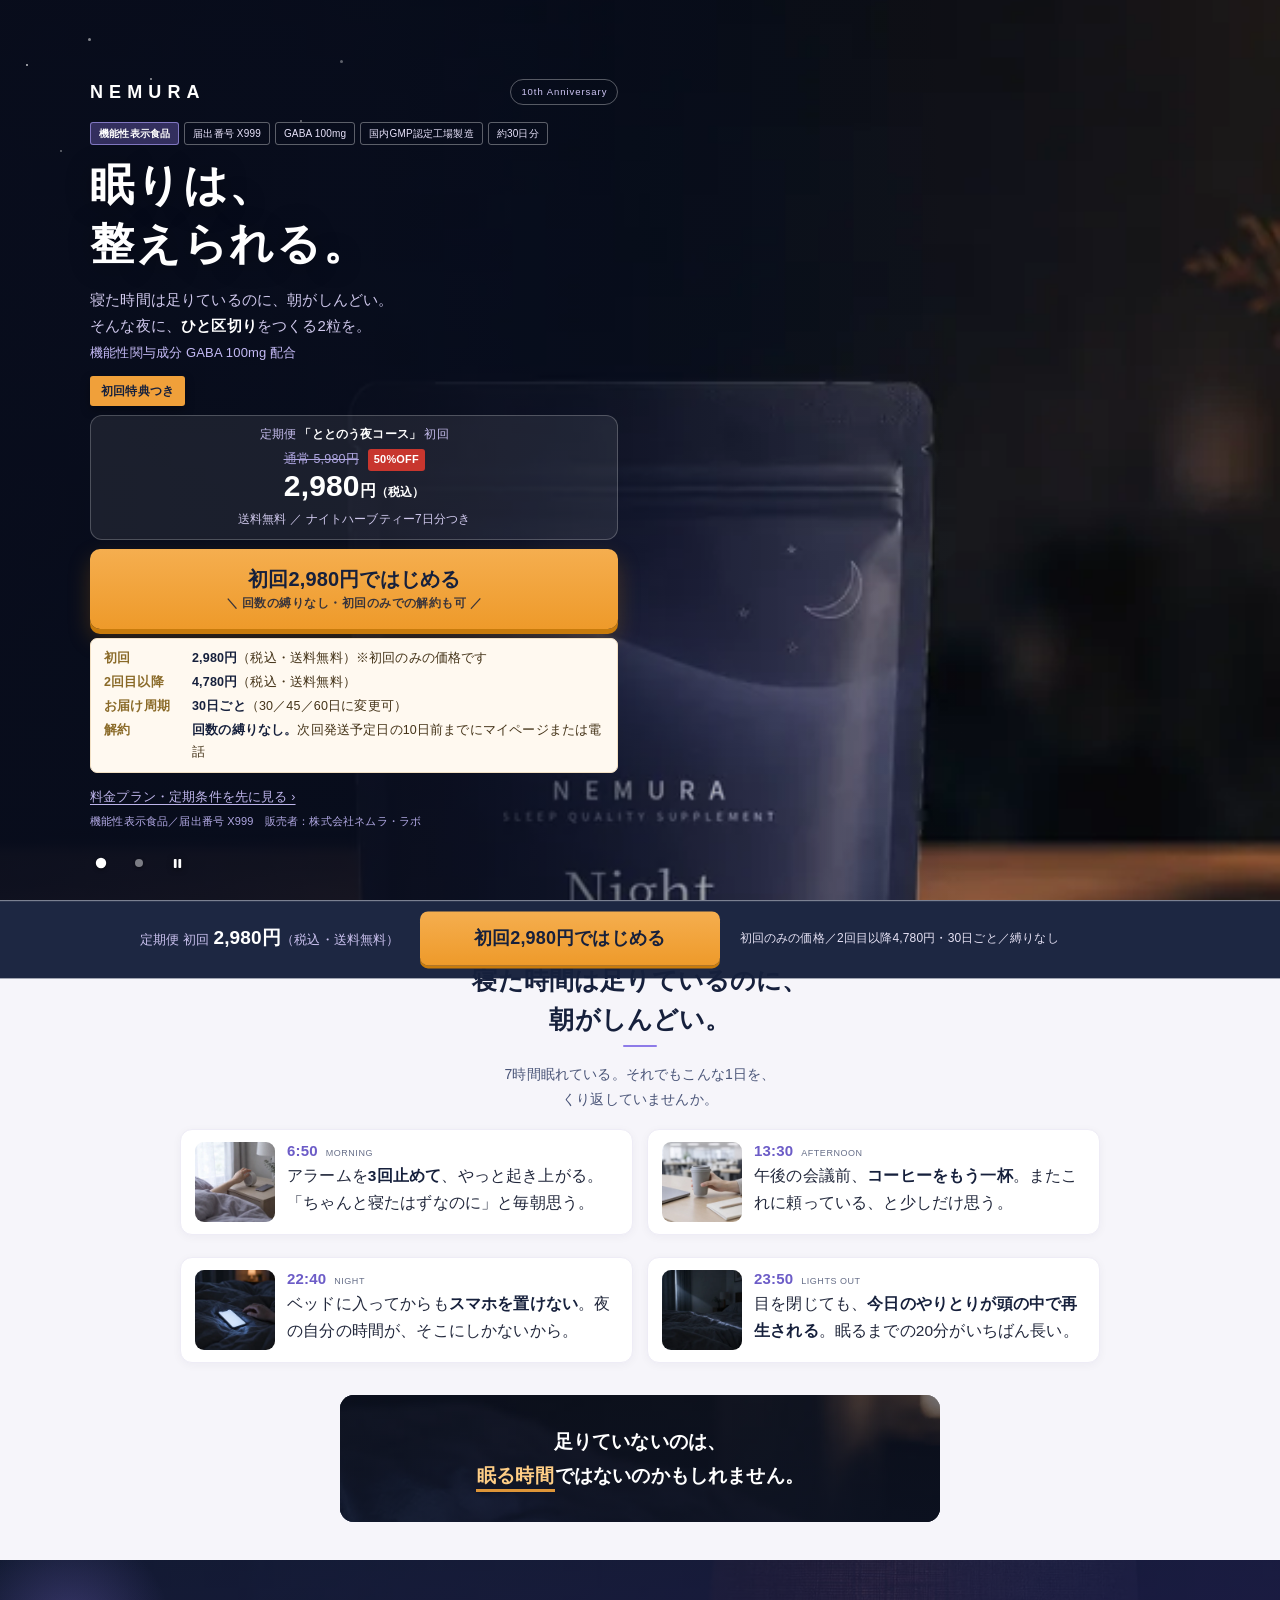
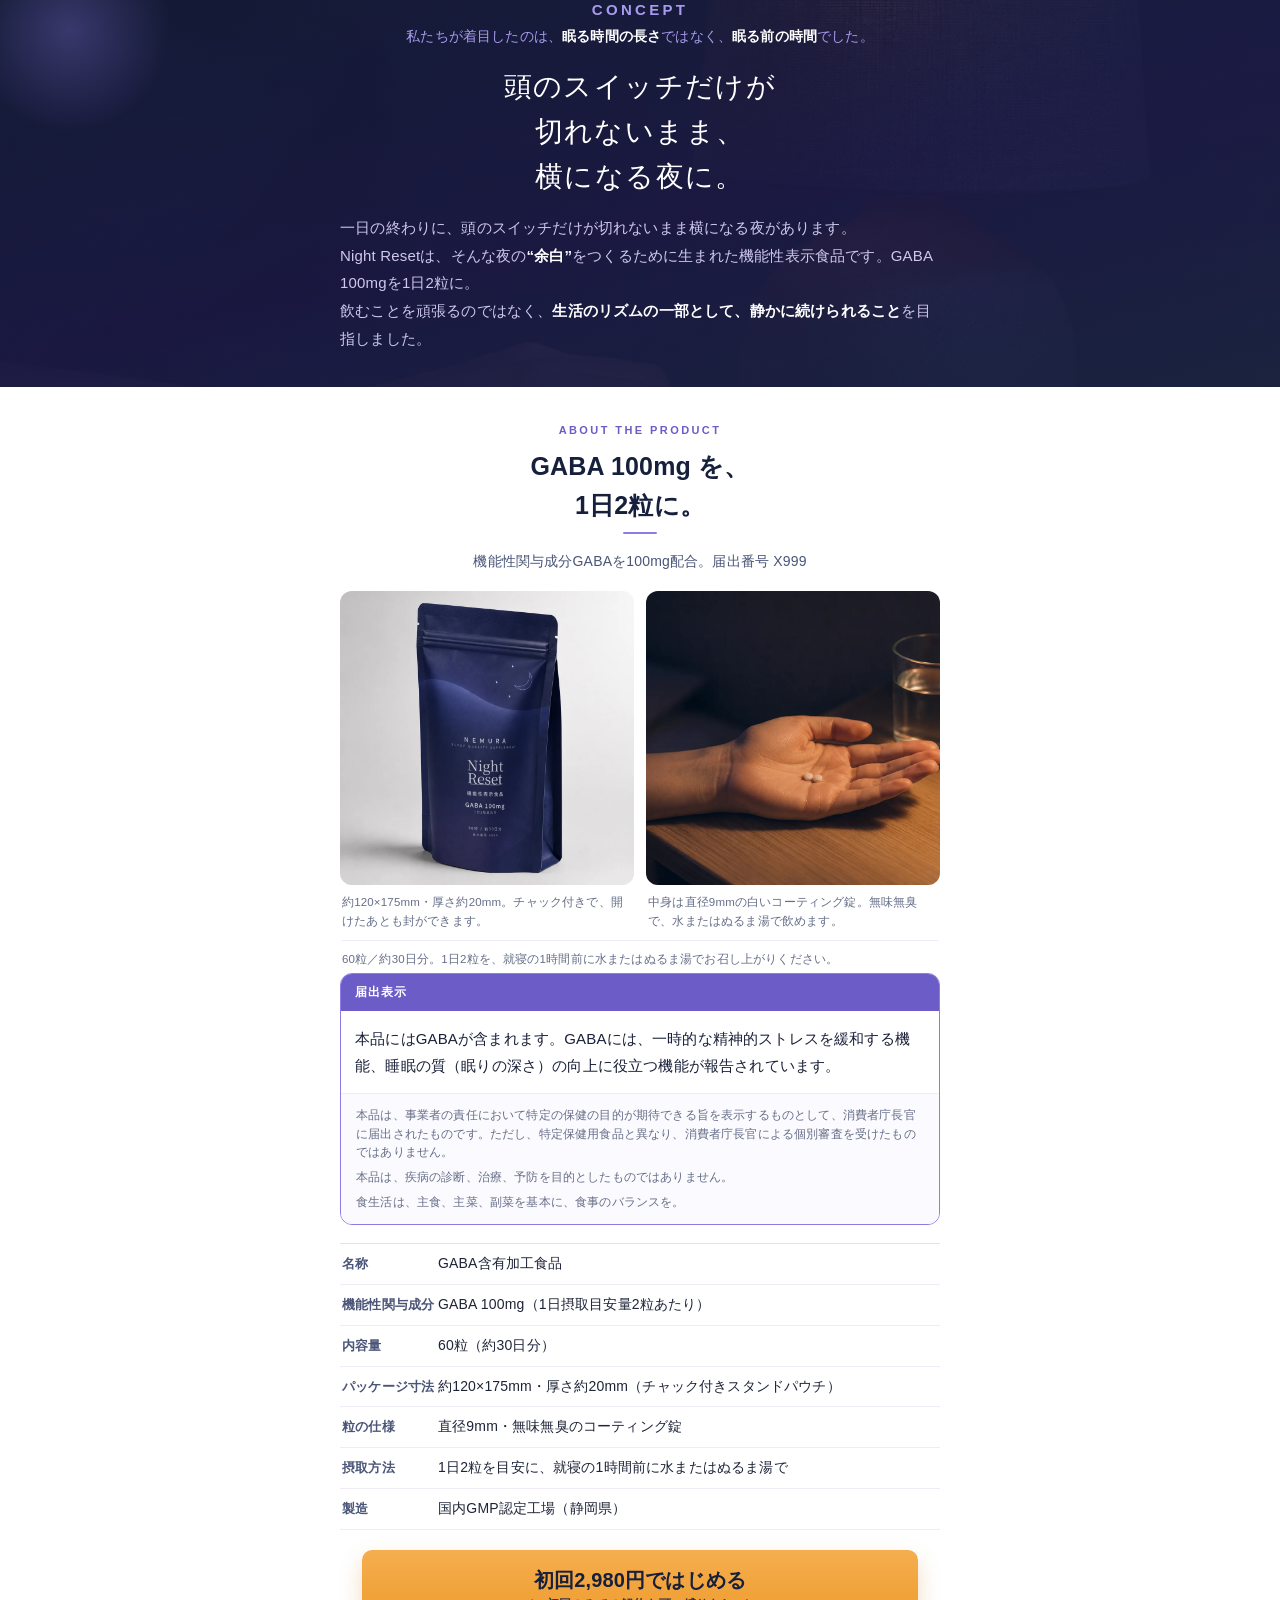
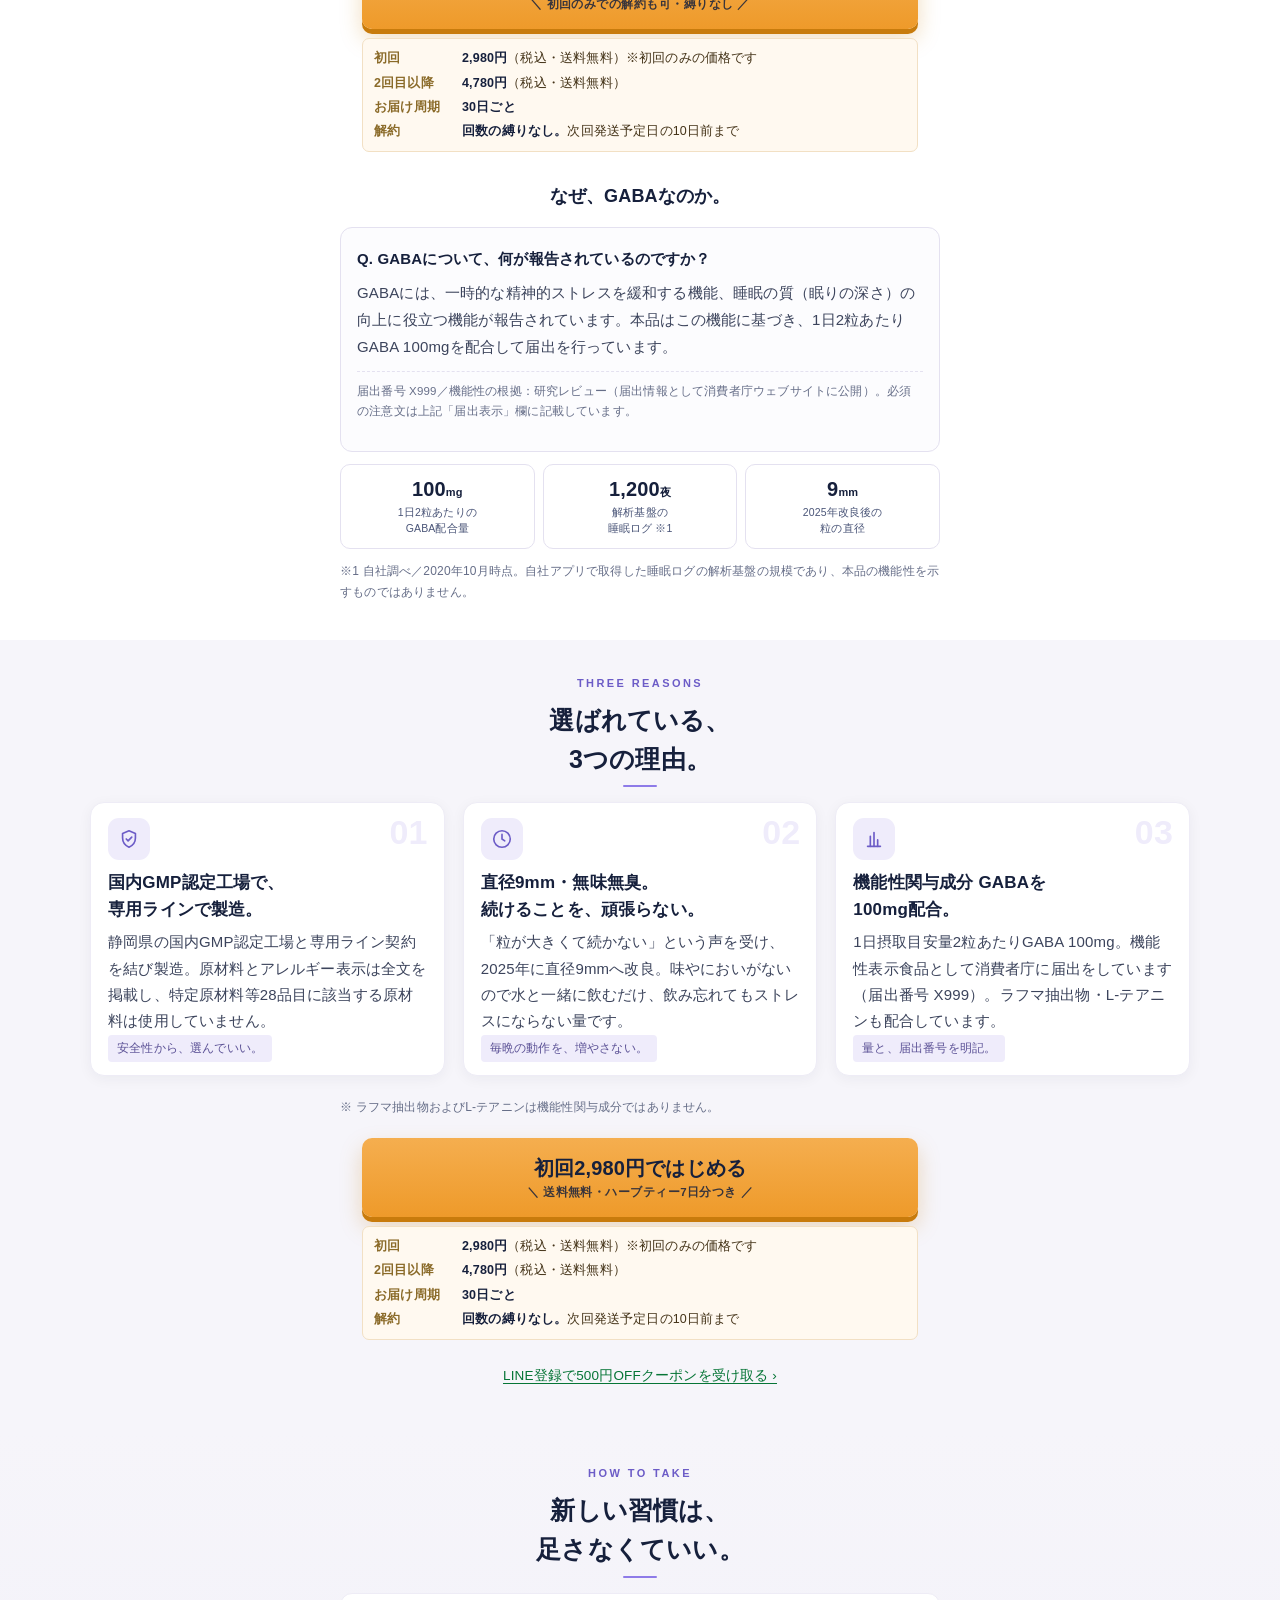
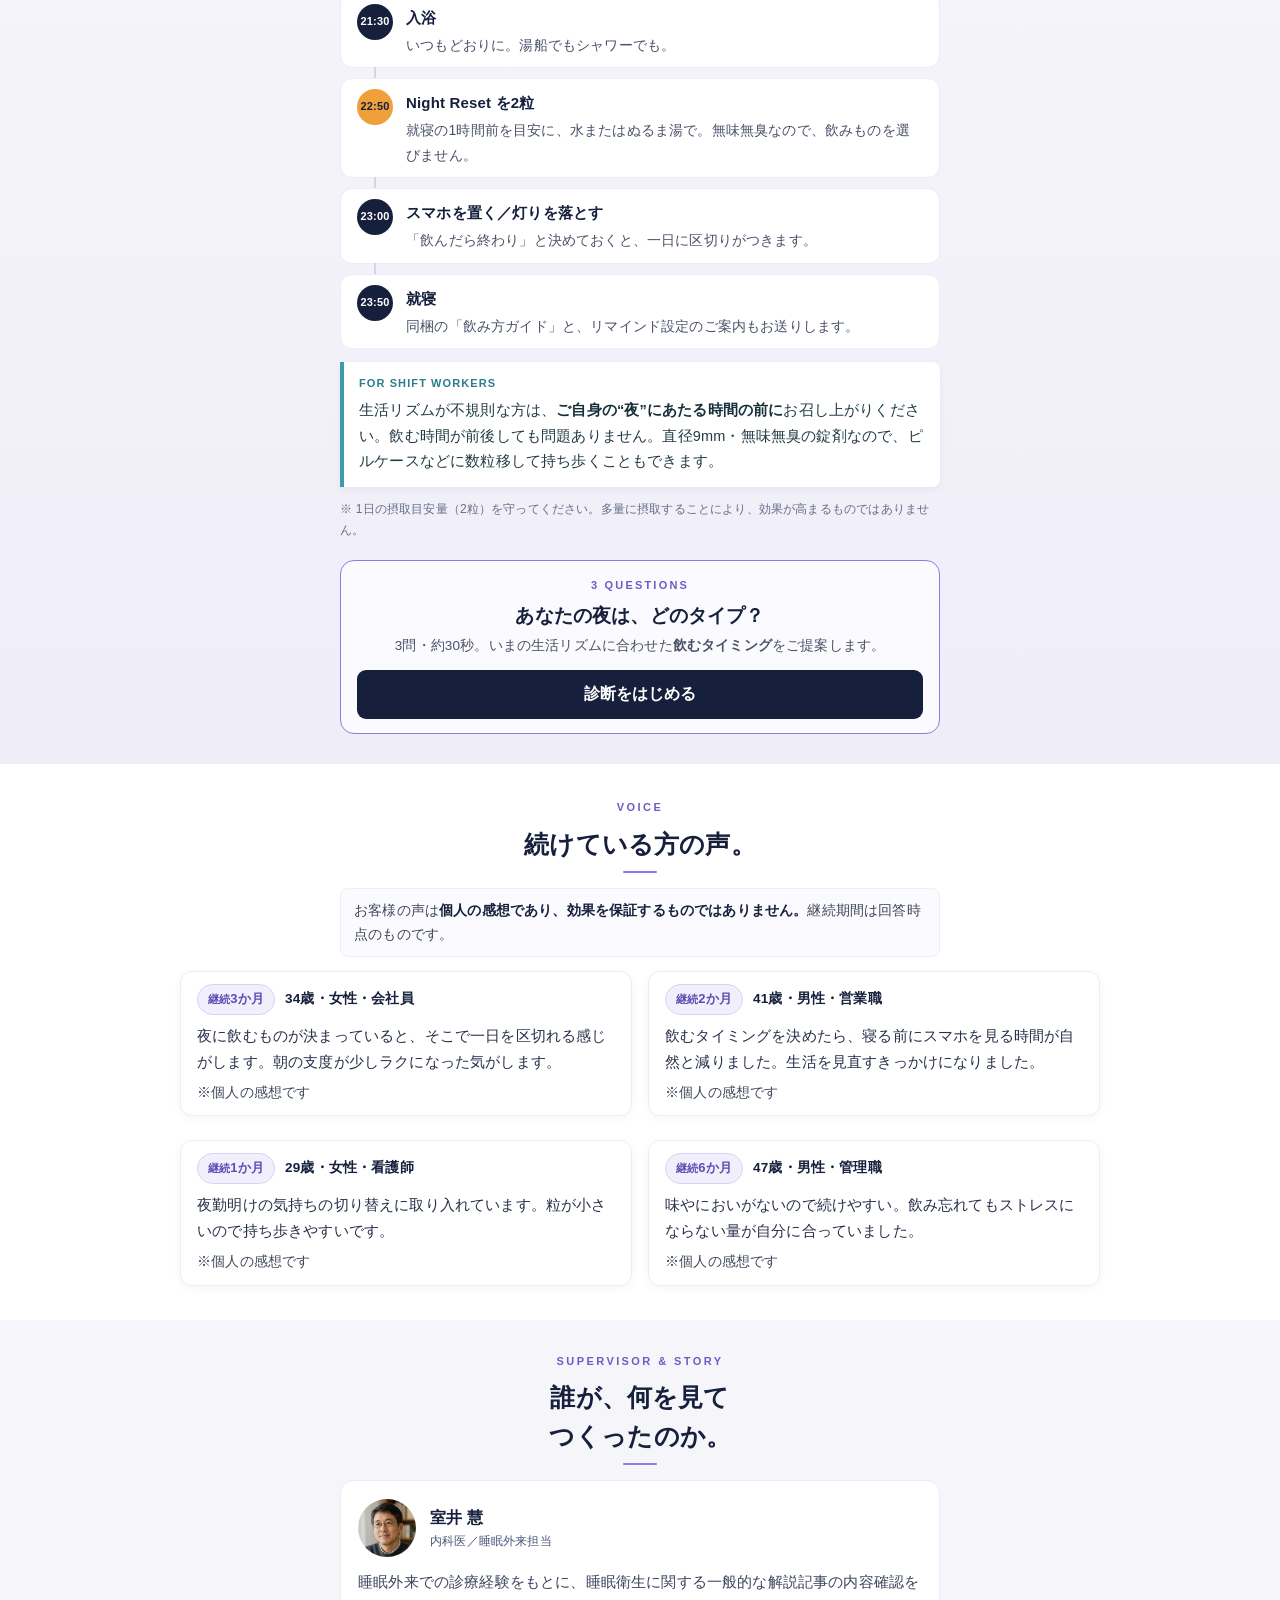
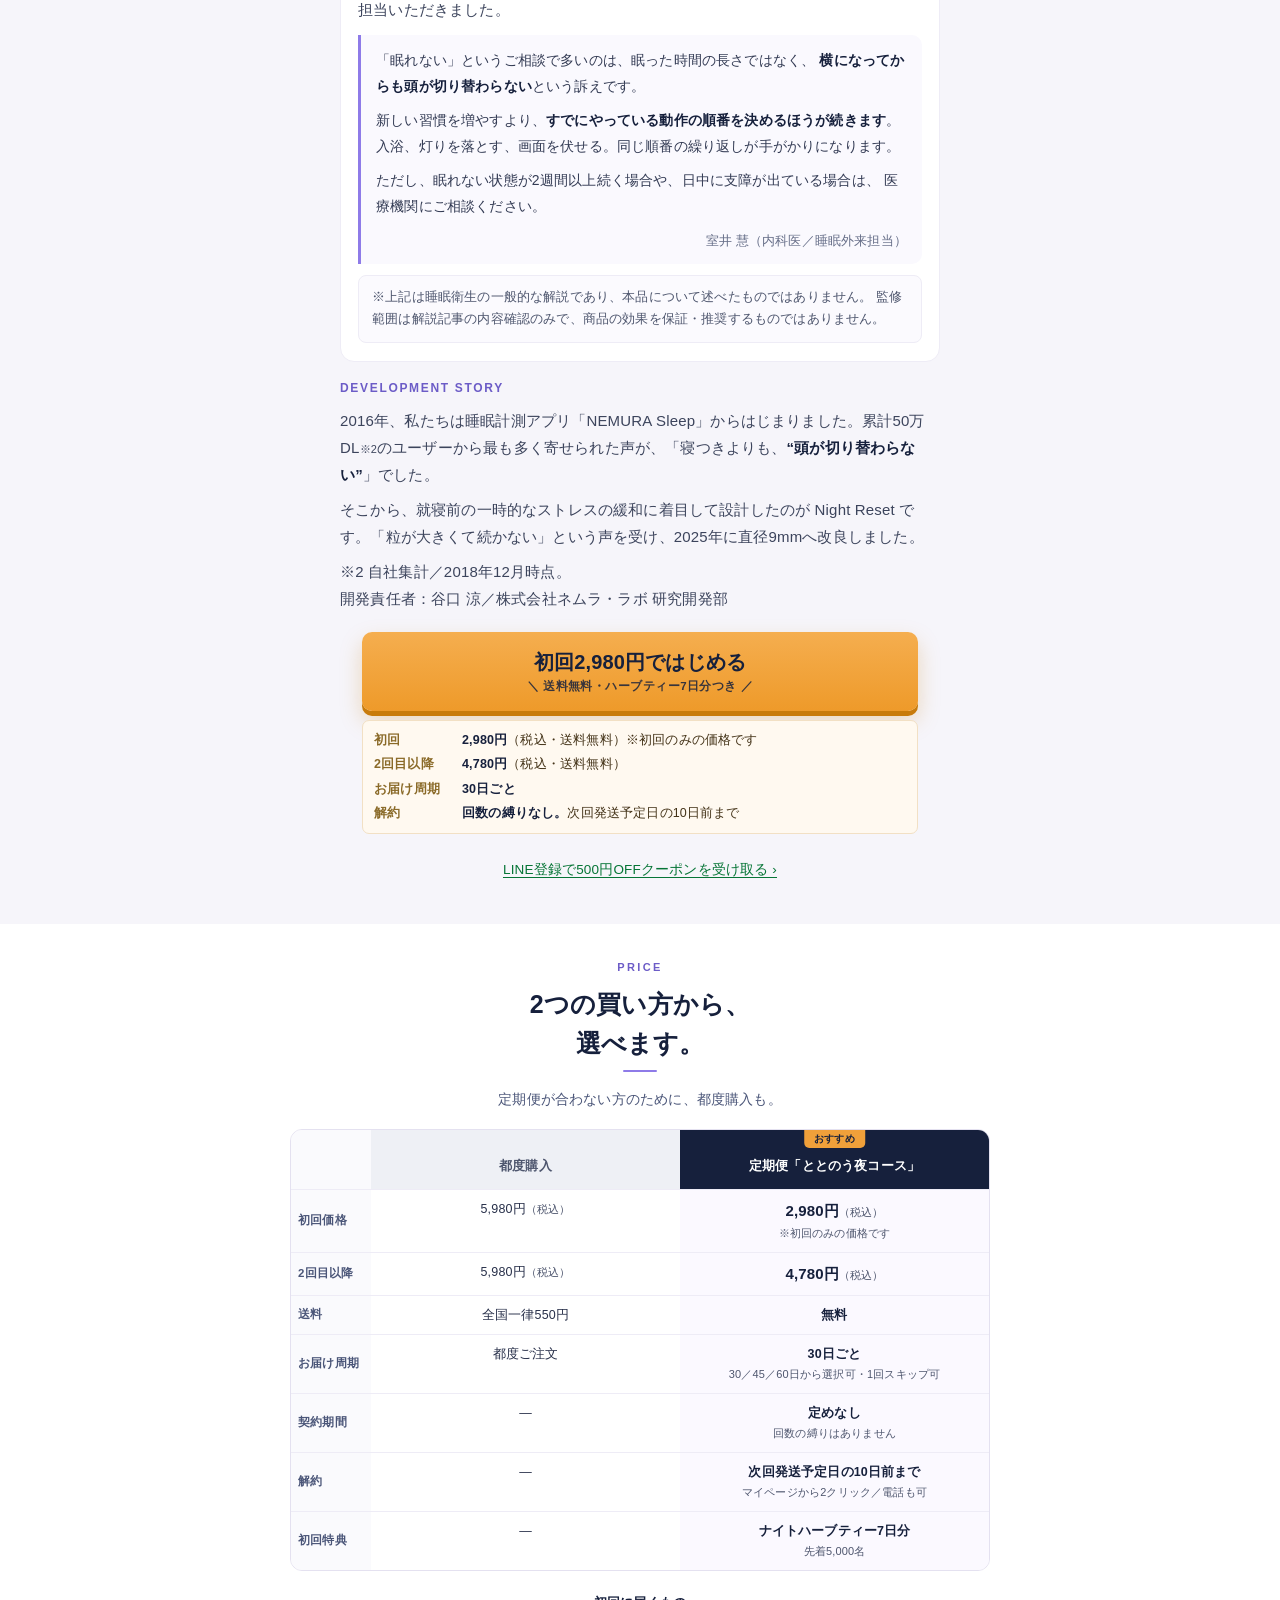
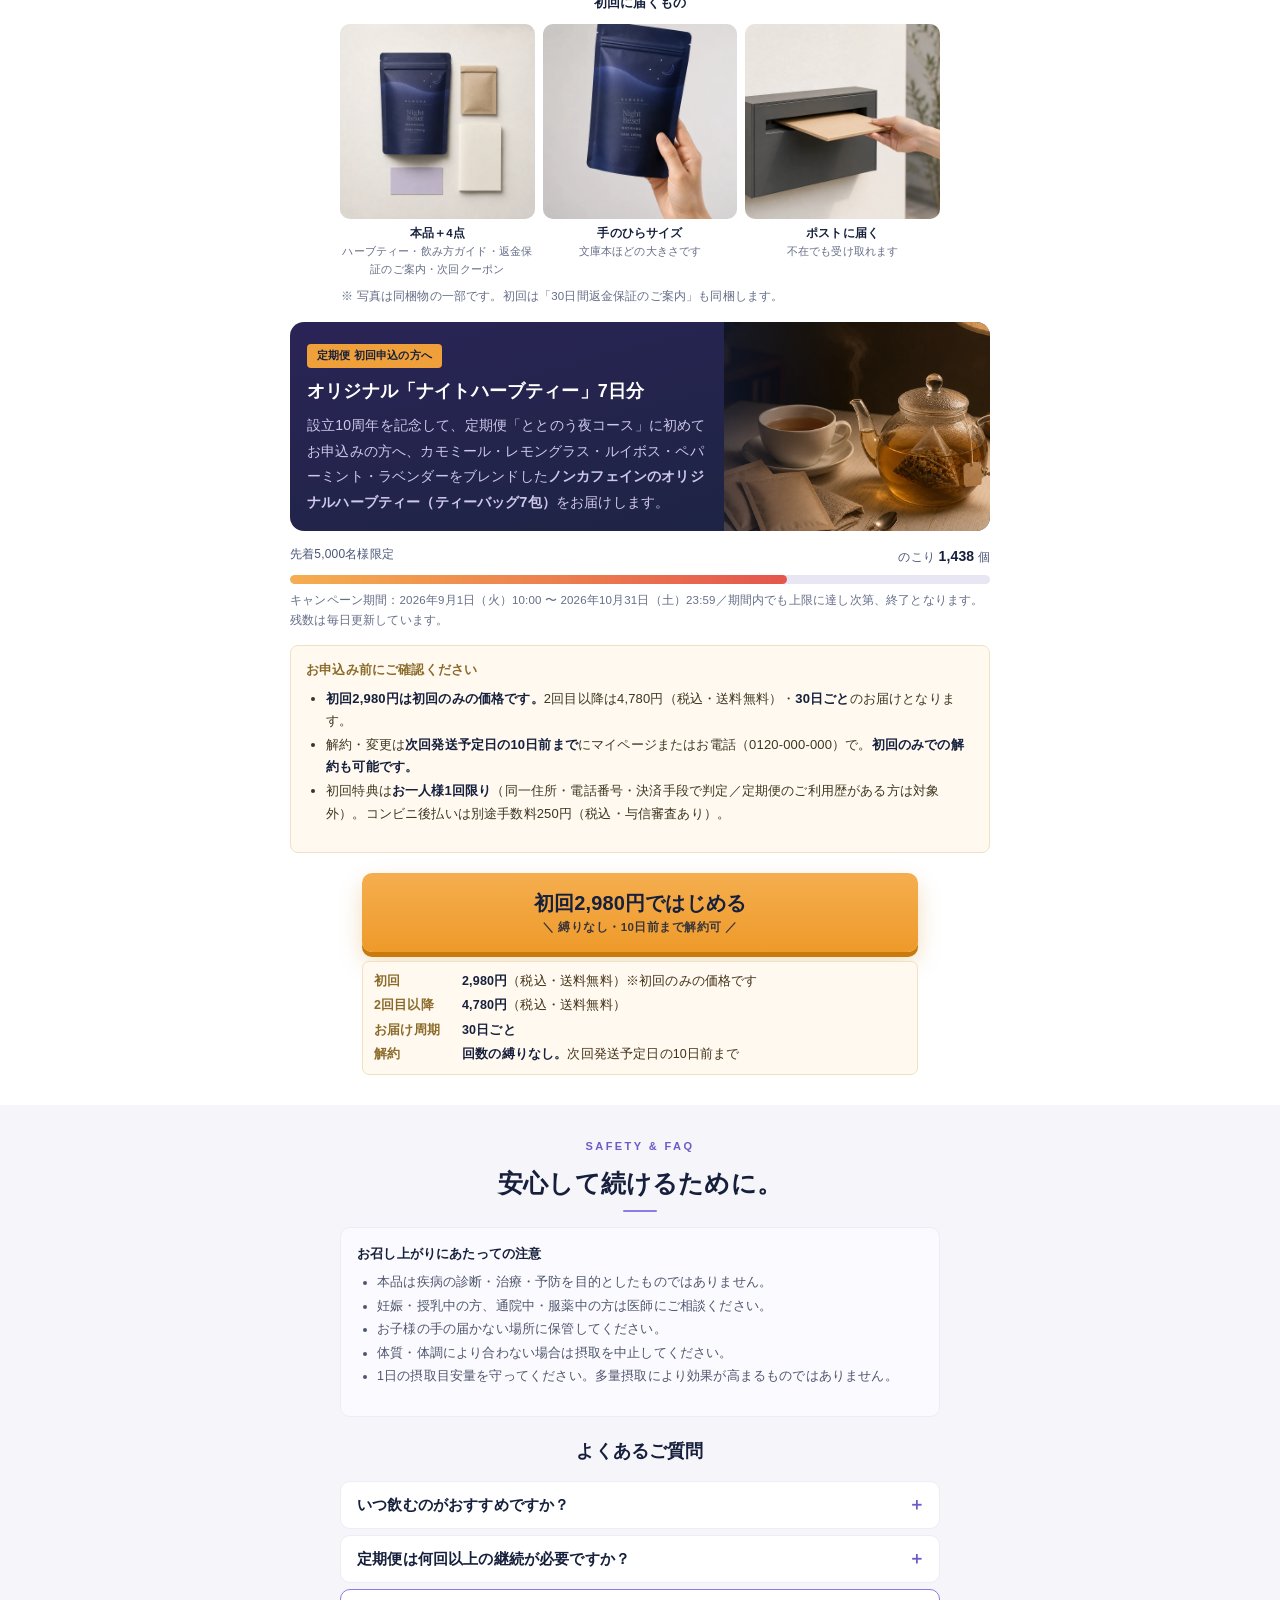
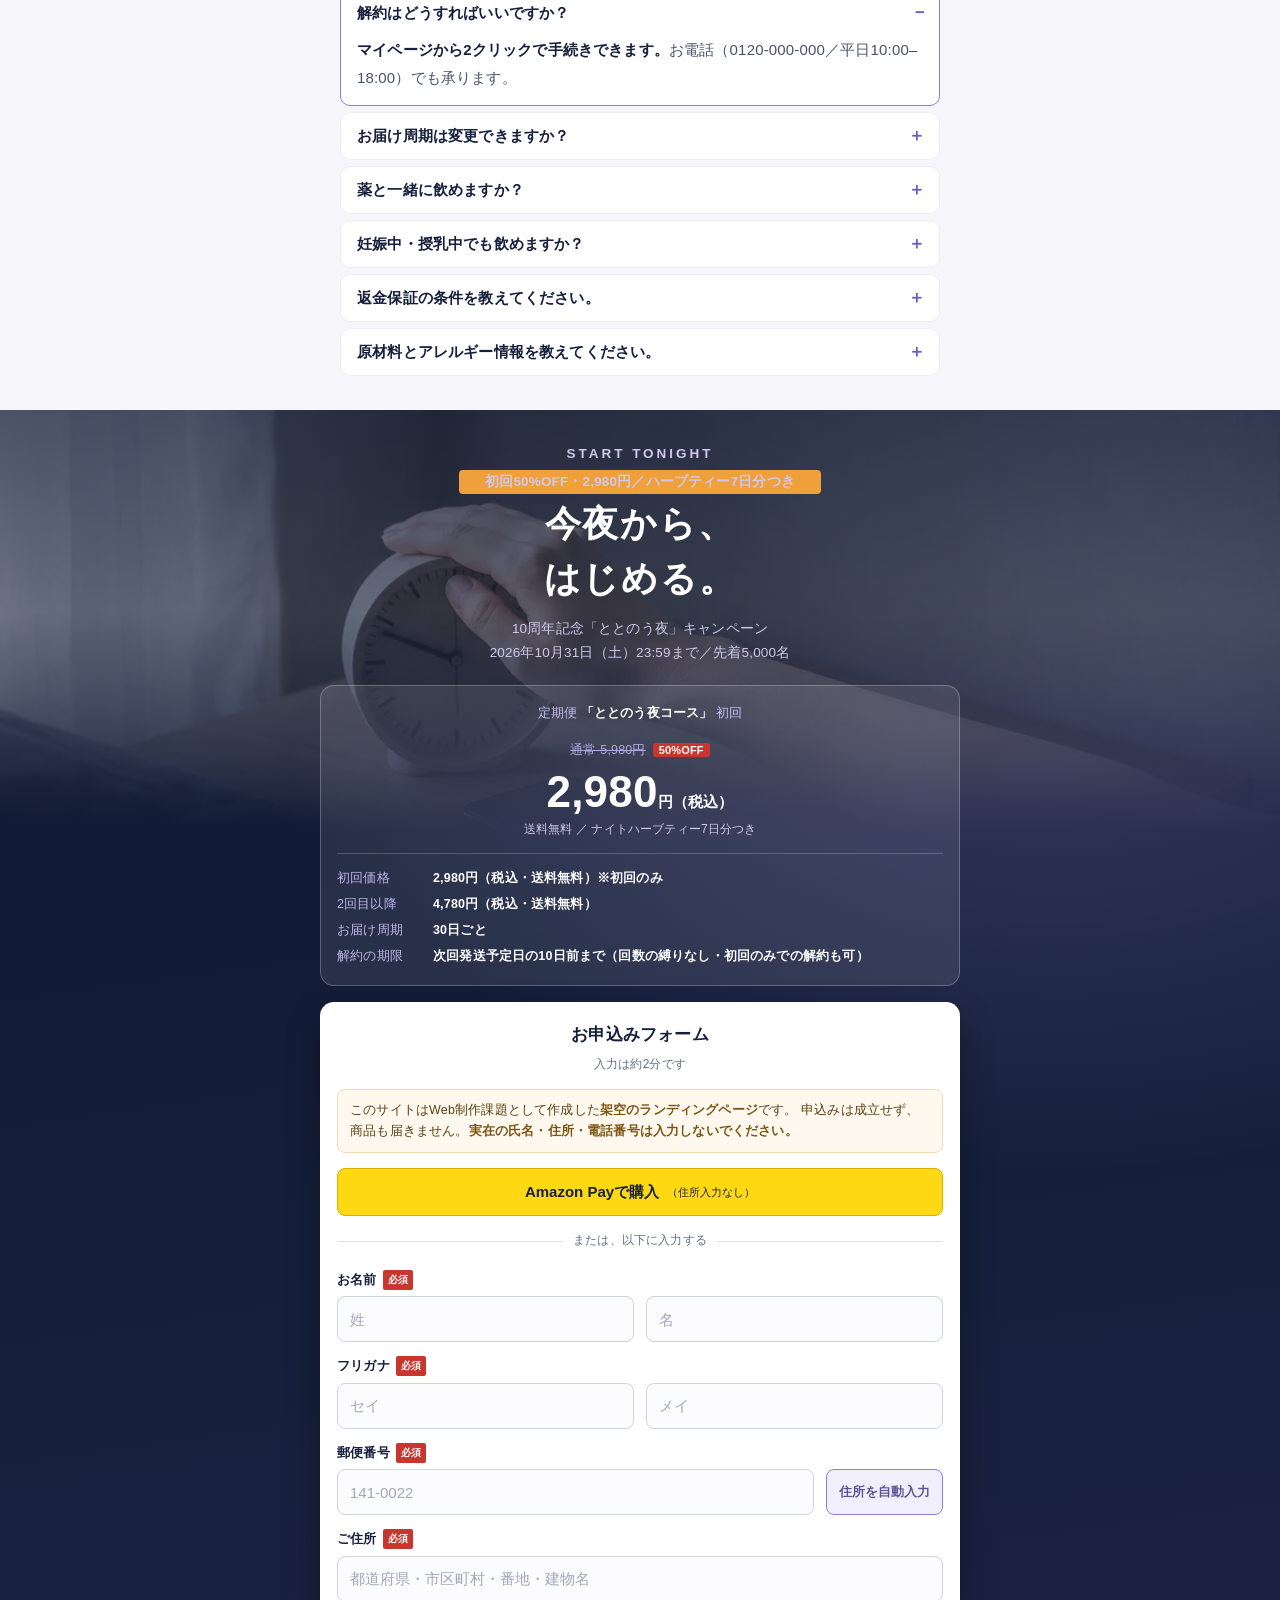
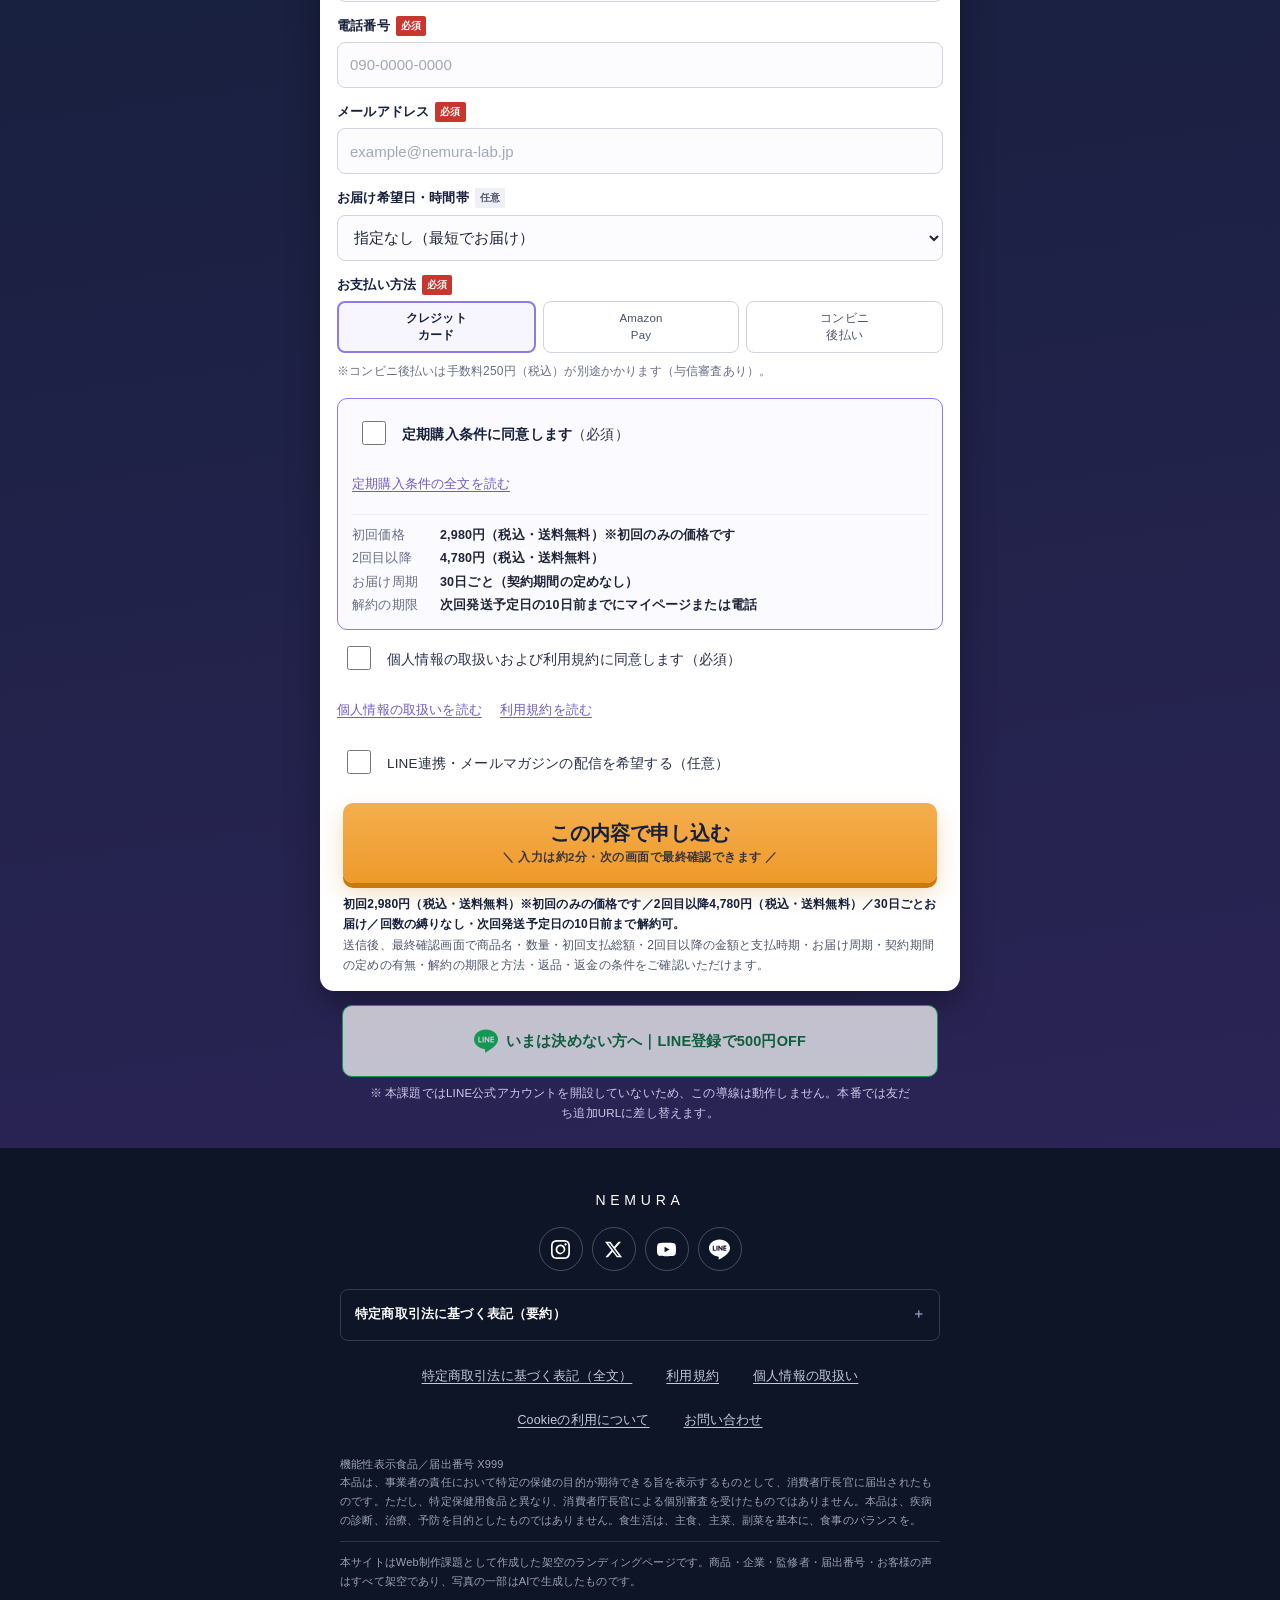
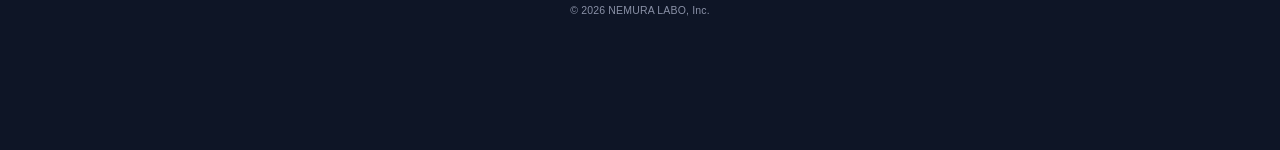
==== commit b223b432: "修正" ====
--- a/NEMURA_LP_site/index.html
+++ b/NEMURA_LP_site/index.html
@@ -40,15 +40,36 @@
 <section class="fv" data-section="01_fv" id="fv">
   <!-- 写真は画面いっぱいに敷く。PCは横長（右にパウチ・左は文字の場所）、
        スマホは縦長（上半分が暗く空いていて、そこにコピーが乗る） -->
-  <picture class="hero-bg">
-    <source type="image/webp" media="(min-width:1024px)" srcset="images/fv-pc.webp">
-    <source type="image/jpeg" media="(min-width:1024px)" srcset="images/fv-pc.jpg">
-    <source type="image/webp" srcset="images/fv-sp@1x.webp 600w, images/fv-sp.webp 1200w" sizes="100vw">
-    <img src="images/fv-sp.jpg" srcset="images/fv-sp@1x.jpg 600w, images/fv-sp.jpg 1200w" sizes="100vw"
-         width="1200" height="2400"
-         alt="ナイトテーブルに置かれた Night Reset のパウチ（機能性表示食品・GABA 100mg）"
-         fetchpriority="high" decoding="async">
-  </picture>
+  <!-- 1枚目だけ最初から読み込む。LCPはこの写真なので、2枚目に帯域を取られたくない。
+       残りは読み込み完了後に <template> から複製して足す（JSが動かなければ1枚のまま）。
+       ※ 初回特典のハーブティーも候補にしたが外した。機能性表示食品ではないものを
+          「眠りは、整えられる。」の真下に商品と同じ大きさで置くと、
+          そのお茶にも同じはたらきがあるように読めてしまうため。 -->
+  <div class="hero-bg">
+    <picture class="hs is-on">
+      <source type="image/webp" media="(min-width:1024px)" srcset="images/fv-pc.webp">
+      <source type="image/jpeg" media="(min-width:1024px)" srcset="images/fv-pc.jpg">
+      <source type="image/webp" srcset="images/fv-sp@1x.webp 600w, images/fv-sp.webp 1200w" sizes="100vw">
+      <img src="images/fv-sp.jpg" srcset="images/fv-sp@1x.jpg 600w, images/fv-sp.jpg 1200w" sizes="100vw"
+           width="1200" height="2400" alt="ナイトテーブルに置かれた Night Reset のパウチ（機能性表示食品・GABA 100mg）" fetchpriority="high" decoding="async">
+    </picture>
+  </div>
+  <template id="heroMore">
+    <picture class="hs">
+      <source type="image/webp" media="(min-width:1024px)" srcset="images/fv2-pc.webp">
+      <source type="image/jpeg" media="(min-width:1024px)" srcset="images/fv2-pc.jpg">
+      <source type="image/webp" srcset="images/fv2-sp@1x.webp 600w, images/fv2-sp.webp 1200w" sizes="100vw">
+      <img src="images/fv2-sp.jpg" srcset="images/fv2-sp@1x.jpg 600w, images/fv2-sp.jpg 1200w" sizes="100vw"
+           width="1200" height="2400" alt="" decoding="async">
+    </picture>
+  </template>
+  <div class="hero-ctrl" role="group" aria-label="ファーストビューの写真" hidden>
+    <button type="button" class="hc-dot" aria-label="1枚目の写真を見る"></button>
+    <button type="button" class="hc-dot" aria-label="2枚目の写真を見る"></button>
+    <button type="button" class="hc-play" aria-label="写真の自動切り替えを止める">
+      <svg viewBox="0 0 16 16" aria-hidden="true" focusable="false"><rect class="p1" x="3.5" y="2.5" width="3.4" height="11" rx="1"/><rect class="p2" x="9.1" y="2.5" width="3.4" height="11" rx="1"/><path class="tri" d="M4.6 2.6 13 8l-8.4 5.4Z"/></svg>
+    </button>
+  </div>
   <div class="fv-scrim"></div>
   <div class="stars">
     <i></i><i></i><i></i><i></i><i></i><i></i>
--- a/NEMURA_LP_site/style.css
+++ b/NEMURA_LP_site/style.css
@@ -57,8 +57,8 @@
 .p-index .cta-wrap.flush{padding:0;}
 .p-index .btn{display:block;width:100%;border:0;cursor:pointer;
   background:linear-gradient(180deg,#F5AE4F,#EE9A2A);color:#16203C;
-  text-decoration:none;text-align:center;font-size:18px;font-weight:700;line-height:1.35;
-  padding:16px 12px;border-radius:10px;font-family:inherit;
+  text-decoration:none;text-align:center;font-size:20px;font-weight:700;line-height:1.35;
+  padding:17px 12px;border-radius:10px;font-family:inherit;
   box-shadow:0 5px 0 #C87B0C,0 10px 22px rgba(200,123,12,.26);}
 .p-index .btn .small{display:block;font-size:11.5px;font-weight:700;opacity:.84;margin-top:3px;letter-spacing:.04em;}
 /* マウスのある環境だけ。タッチ端末に効かせると、押したあと明るいまま残る */
@@ -99,7 +99,7 @@
 .p-index .sticky .l1{text-align:center;font-size:11px;color:#C9C0EE;margin-bottom:4px;line-height:1.4;}
 .p-index .sticky .l1 b{font-size:15px;color:#fff;font-variant-numeric:tabular-nums;}
 .p-index .sticky .bar{display:block;background:linear-gradient(180deg,#F5AE4F,#EE9A2A);color:#16203C;
-  text-align:center;font-size:16px;font-weight:700;padding:10px;border-radius:8px;
+  text-align:center;font-size:18px;font-weight:700;padding:11px 10px;border-radius:8px;
   text-decoration:none;box-shadow:0 3px 0 #C87B0C;}
 .p-index .sticky .bar:active{transform:translateY(2px);box-shadow:0 1px 0 #C87B0C;}
 /* 上の .l1 とのアキ4pxに合わせる。影の3px分を足して 4+3=7px にする */
@@ -129,7 +129,33 @@
 @supports not (height:100svh){
 .p-index .hero-bg{height:100vh;}
 }
-.p-index .hero-bg img{display:block;width:100%;height:100%;object-fit:cover;object-position:50% 50%;}
+/* 3枚を重ねて置き、表示中の1枚だけ不透明にする。位置は動かさない（縦横に動くと
+   コピーの読みづらさとレイアウトのがたつきが出る） */
+.p-index .hero-bg .hs{position:absolute;inset:0;opacity:0;transition:opacity .9s ease;}
+.p-index .hero-bg .hs.is-on{opacity:1;}
+.p-index .hero-bg .hs img{display:block;width:100%;height:100%;object-fit:cover;object-position:50% 50%;}
+@media (prefers-reduced-motion:reduce){
+.p-index .hero-bg .hs{transition:none;}
+}
+/* 写真の送りボタン。自動送りは止められる必要がある（WCAG 2.2.2） */
+.p-index .hero-ctrl{position:absolute;z-index:3;left:0;right:0;top:calc(100svh - 96px);
+  display:flex;justify-content:center;align-items:center;gap:4px;}
+@supports not (height:100svh){
+.p-index .hero-ctrl{top:calc(100vh - 96px);}
+}
+.p-index .hero-ctrl[hidden]{display:none;}
+.p-index .hc-dot,.p-index .hc-play{width:34px;height:34px;padding:0;border:0;background:none;cursor:pointer;
+  display:flex;align-items:center;justify-content:center;border-radius:50%;}
+.p-index .hc-dot::before{content:"";width:8px;height:8px;border-radius:50%;
+  background:rgba(255,255,255,.45);box-shadow:0 1px 3px rgba(0,0,0,.5);transition:background .2s,transform .2s;}
+.p-index .hc-dot[aria-current="true"]::before{background:#fff;transform:scale(1.3);}
+.p-index .hc-play svg{width:13px;height:13px;fill:#fff;filter:drop-shadow(0 1px 3px rgba(0,0,0,.6));}
+.p-index .hc-play .tri{display:none;}
+.p-index .hc-play.is-paused .p1,.p-index .hc-play.is-paused .p2{display:none;}
+.p-index .hc-play.is-paused .tri{display:block;}
+@media (prefers-reduced-motion:reduce){
+.p-index .hc-dot::before{transition:none;}
+}
 /* 写真の上に文字を置くための減光。上ほど濃く、パウチのある下側は薄く残す */
 .p-index .fv-scrim{position:absolute;left:0;right:0;top:0;height:100svh;z-index:-1;pointer-events:none;
   background:linear-gradient(180deg,
@@ -499,7 +525,7 @@
 .p-index .badges span{font-size:9.5px;padding:2px 6px;}
 .p-index .btn{font-size:16.5px;padding:15px 10px;}
 .p-index .sticky .fine{font-size:10.5px;}
-.p-index .sticky .bar{font-size:15px;}
+.p-index .sticky .bar{font-size:16.5px;}
 .p-index .sec-h{font-size:21px;}
 .p-index .goal .gh h2{font-size:27px;}
 .p-index .sumcard .big .now .n{font-size:38px;}
@@ -537,6 +563,8 @@
 .p-index .fv-hero{min-height:0;display:block;}
 .p-index .scrollcue{display:none;}
 .p-index .fv-flag{margin:0 0 9px;font-size:11.5px;padding:5px 11px;}
+.p-index .hero-ctrl{top:auto;bottom:20px;right:auto;justify-content:flex-start;
+    padding-left:max(34px,calc((100% - 1180px) / 2 + 34px));}
 .p-index .fv-inner{display:grid;grid-template-columns:1.02fr .98fr;align-items:center;
     gap:48px;max-width:1180px;margin:0 auto;padding:44px 40px 22px;width:100%;}
 .p-index .fv-col-a,.p-index .fv-col-b{min-width:0;}
@@ -944,7 +972,7 @@
   font-size:18px;font-weight:700;line-height:1.35;padding:17px 12px;border-radius:10px;
   box-shadow:0 5px 0 #C87B0C,0 10px 22px rgba(200,123,12,.26);}
 /* 確認画面の下部にもう一度置くボタン。主CTAより一段小さく */
-.p-confirm .btn.btn-sm{font-size:16px;padding:13px;}
+.p-confirm .btn.btn-sm{font-size:18px;padding:14px;}
 /* 「通常価格」の取り消し線 */
 .p-confirm .struck{color:#8A90A5;text-decoration:line-through;}
 .p-confirm .btn .s{display:block;font-size:11.5px;font-weight:700;opacity:.84;margin-top:3px;}
@@ -999,6 +1027,10 @@
 .p-thanks .hero .check svg{width:32px;height:32px;}
 .p-thanks .hero h1{margin:0 0 8px;font-size:24px;line-height:1.55;font-weight:700;}
 .p-thanks .hero p{margin:0;font-size:14px;color:#CFC8EC;padding:0 24px;line-height:1.8;}
+/* 課題用の架空ページである旨。申込内容より前に、本文と同じ大きさで置く */
+.p-thanks .demo-band{font-size:13.5px;line-height:1.85;color:#5A4212;background:#FFF8EE;
+  border:1px solid #F0DCB6;border-radius:10px;padding:12px 14px;margin:16px 0 0;}
+.p-thanks .demo-band b{color:#7A5410;}
 .p-thanks .card{background:#fff;border:1px solid var(--line);border-radius:12px;margin:16px 0;overflow:hidden;}
 .p-thanks .card h2{margin:0;font-size:15px;font-weight:700;color:var(--navy);padding:13px 16px;
   background:#F4F3F9;border-bottom:1px solid var(--line);}
